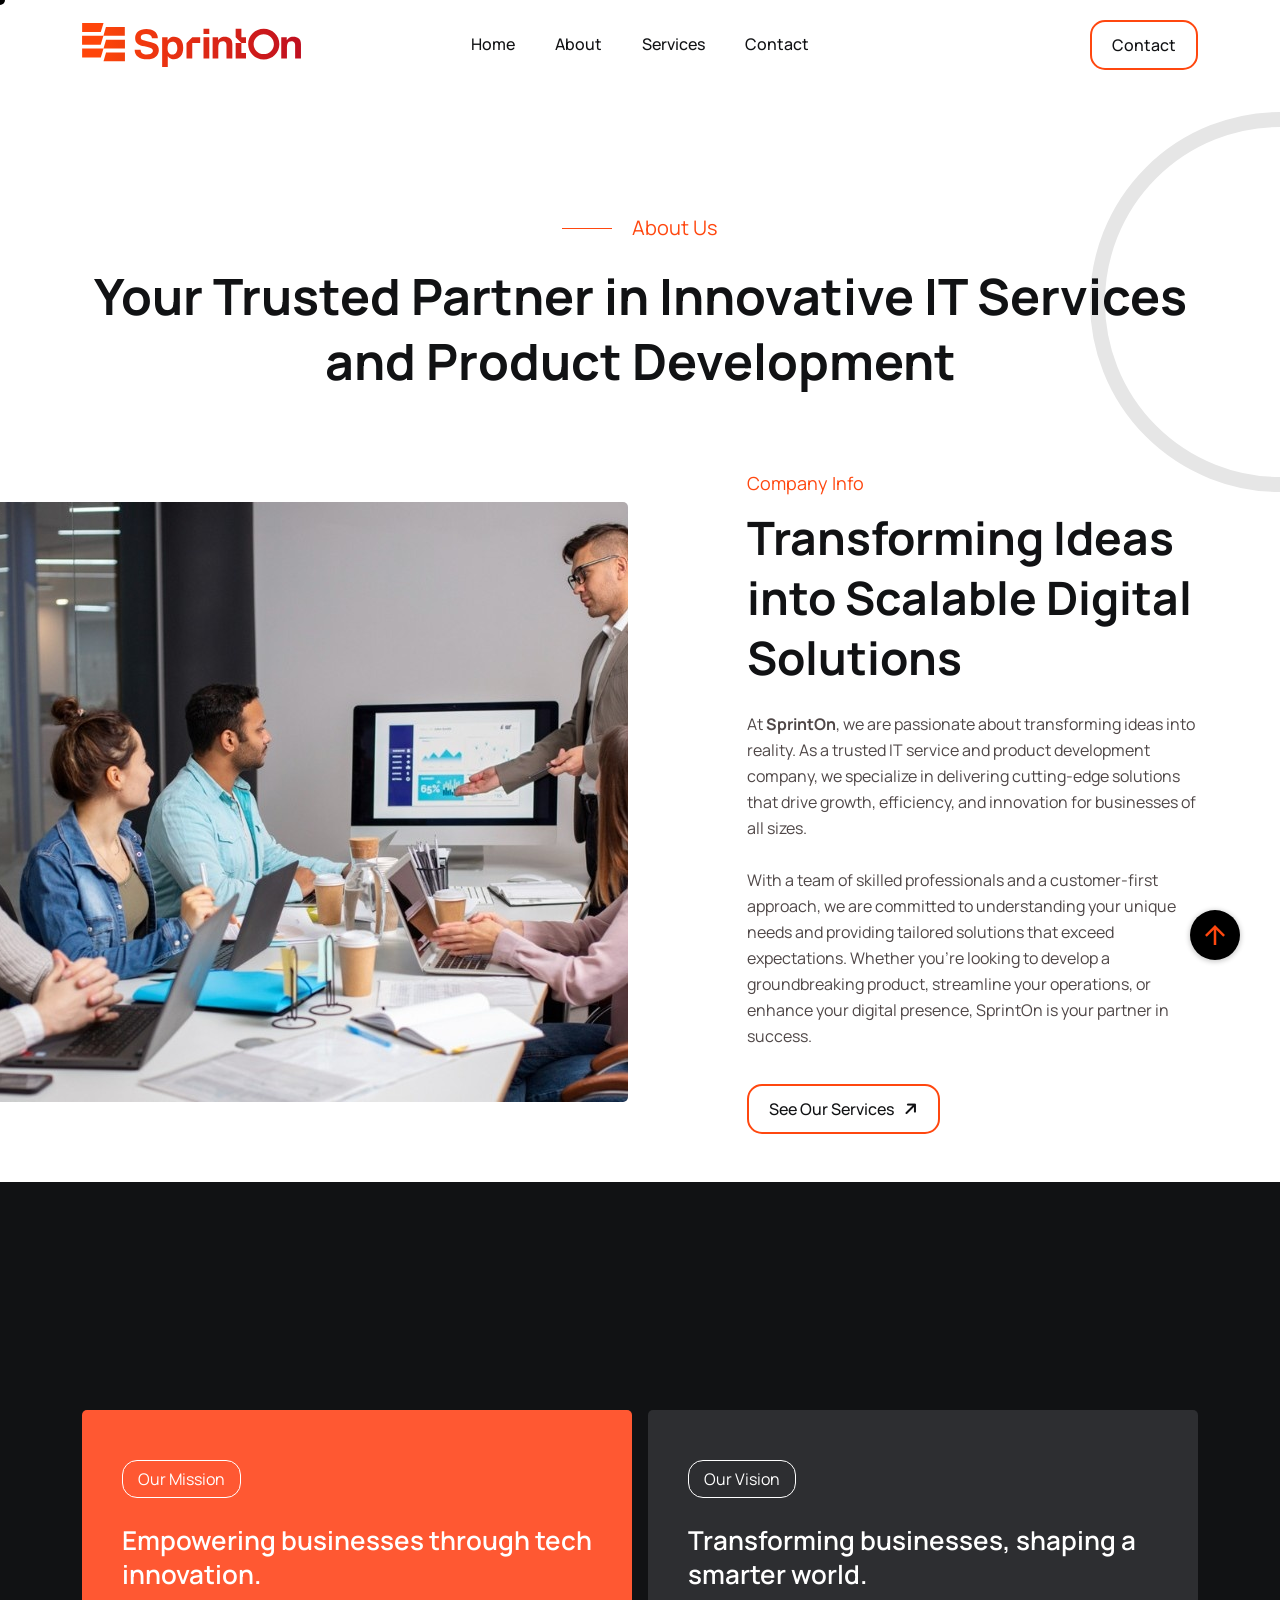
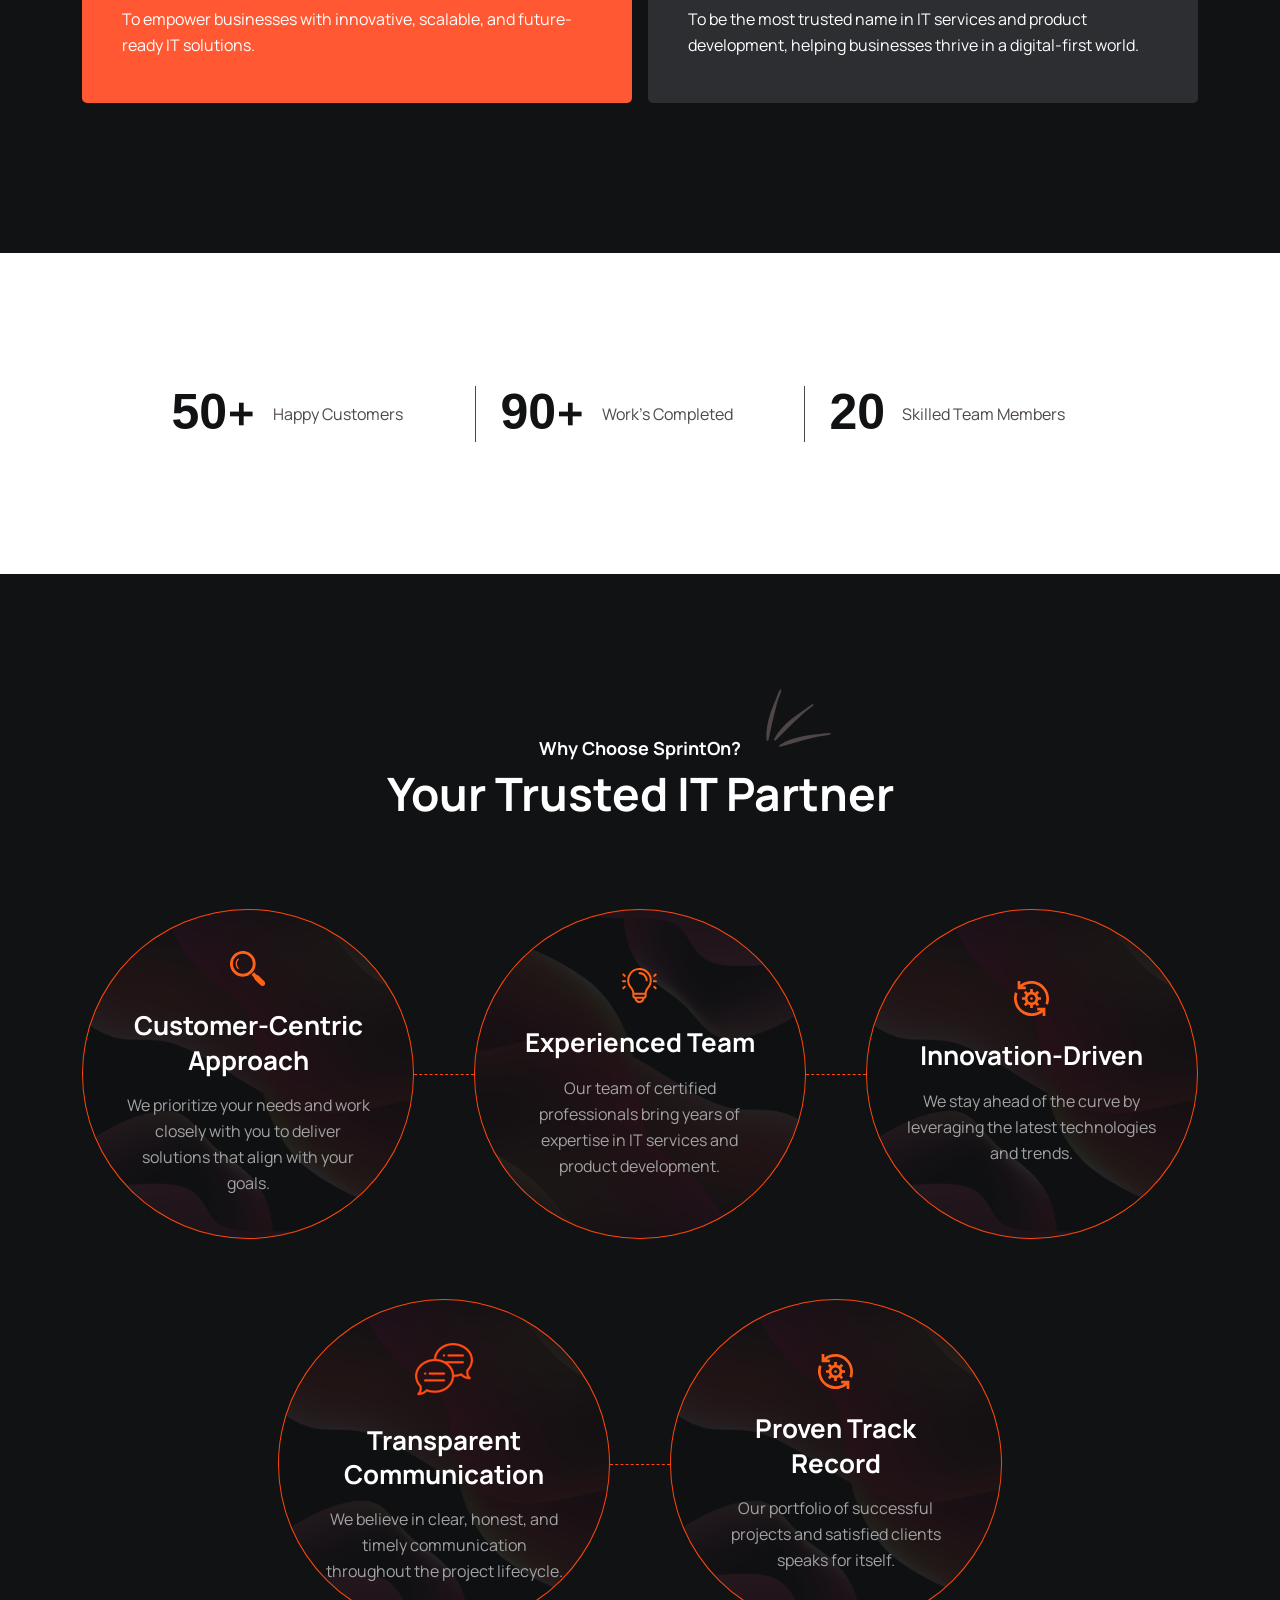
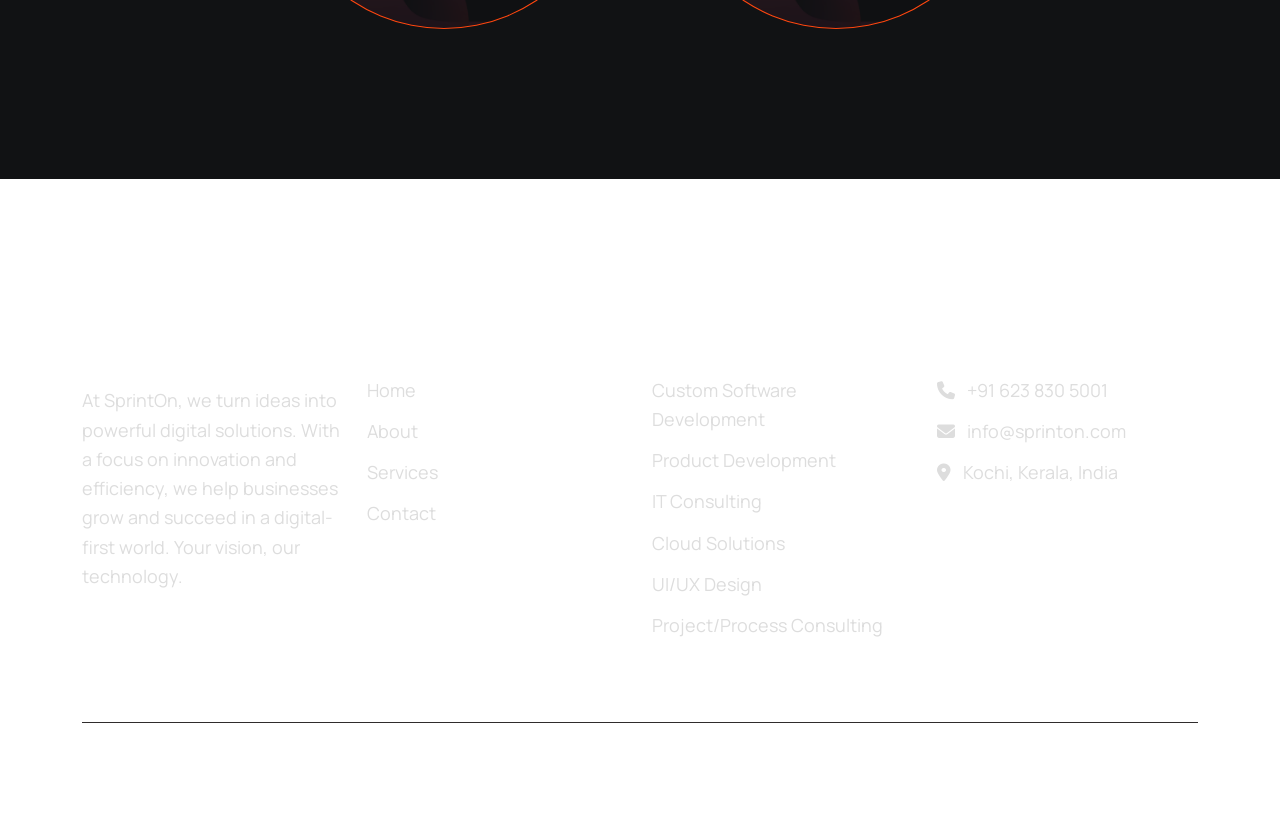
==== about.html @ dccd2a7a "initial commit" ====
<!DOCTYPE html>
<html class="no-js" lang="en">
  <head>
    <!-- Meta Tags -->
    <meta charset="utf-8">
    <meta http-equiv="x-ua-compatible" content="ie=edge">
    <meta name="viewport" content="width=device-width, initial-scale=1">
    <meta name="author" content="Laralink">
    <!-- Favicon Icon -->
    <link rel="icon" href="assets/img/favicon.png">
    <!-- Site Title -->
    <title>SprintOn - About Us</title>
    <link rel="stylesheet" href="assets/css/bootstrap.min.css">
    <link rel="stylesheet" href="assets/css/fontawesome.min.css">
    <link rel="stylesheet" href="assets/css/animate.css">
    <link rel="stylesheet" href="assets/css/swiper.min.css">
    <link rel="stylesheet" href="assets/css/odometer.css">
    <link rel="stylesheet" href="assets/css/style.css">
  </head>
  <body>
    <div class="cursor" id="client_cursor">View</div>
    <!-- Start Preloader -->
    <div class="cs_perloader">
      <div class="cs_perloader_in">
        <div class="cs_perloader_dots_wrap">
          <div class="cs_perloader_dots"><i></i><i></i><i></i><i></i></div>
        </div>
      </div>
      <span class="cs_perloader_text">Loading...</span>
    </div>
    <!-- End Preloader -->
    <!-- Start Header Section -->
    <header class="cs_site_header cs_style_1 cs_sticky_header cs_primary_color">
      <div class="cs_main_header">
        <div class="container">
          <div class="cs_main_header_in">
            <div class="cs_main_header_left">
              <a class="cs_site_branding" href="index.html">
                <img src="assets/img/logo.svg" alt="Logo" width="100%">
              </a>
            </div>
            <div class="cs_main_header_center">
              <div class="cs_nav cs_medium cs_primary_font">
                <ul class="cs_nav_list">
                  <li><a href="index.html">Home</a></li>
                  <li><a href="about.html">About</a></li>
                  <li><a href="service.html">Services</a></li>
                  <!-- <li><a href="blog.html">Blog</a></li> -->
                  <li><a href="contact.html">Contact</a></li>
                </ul>
              </div>
            </div>
            <div class="cs_main_header_right">
              <a href="contact.html" class="cs_btn cs_style_1">Contact</a>
            </div>
          </div>
        </div>
      </div>
    </header>
    <!-- End Header Section -->
    <!-- Start Page Heading -->
    <div class="cs_height_70 cs_height_lg_70"></div>
    <div class="cs_height_140 cs_height_lg_80"></div>
    <div class="cs_section_heading cs_style_1 cs_type_3 text-center">
      <div class="container">
        <p class="cs_section_subtitle cs_accent_color cs_fs_21 mb-0 wow fadeInLeft" data-wow-duration="0.8s" data-wow-delay="0.2s">About Us</p>
        <div class="cs_height_20 cs_height_lg_10"></div>
        <h2 class="cs_section_title cs_fs_68 mb-0">Your Trusted Partner in Innovative IT Services and Product Development</h2>
      </div>
      <div class="cs_shape_1"></div>
    </div>
    <div class="cs_height_75 cs_height_lg_60"></div>
    <!-- End Page Heading -->
    <!-- Start Company Info -->
    <div class="cs_about cs_style_1">
      <div class="container">
        <div class="row align-items-center">
          <div class="col-lg-6">
            <div class="cs_about_thumb cs_bg_filed" data-src="assets/img/about-us-1.jpeg"></div>
          </div>
          <div class="col-lg-5 offset-lg-1">
            <div class="cs_section_heading cs_style_1">
              <p class="cs_section_subtitle cs_accent_color cs_fs_18 mb-0">Company Info</p>
              <div class="cs_height_10 cs_height_lg_5"></div>
              <h2 class="cs_section_title cs_fs_50 mb-0">Transforming Ideas into Scalable Digital Solutions
              </h2>
              <div class="cs_height_24 cs_height_lg_24"></div>
              <p>At <strong>SprintOn</strong>, we are passionate about transforming ideas into reality. As a trusted IT service and product development company, we specialize in delivering cutting-edge solutions that drive growth, efficiency, and innovation for businesses of all sizes.
                <br> <br>    With a team of skilled professionals and a customer-first approach, we are committed to understanding your unique needs and providing tailored solutions that exceed expectations. Whether you’re looking to develop a groundbreaking product, streamline your operations, or enhance your digital presence, SprintOn is your partner in success.
              </p>
              <div class="cs_height_20 cs_height_lg_20"></div>
              <a href="service.html" class="cs_btn cs_style_1">
                See Our Services 
                <span><i class="fa-solid fa-arrow-right"></i></span>
              </a>
            </div>
          </div>
        </div>
      </div>
    </div>
    <!-- End Company Info -->

    <section class="cs_primary_bg mt-5">
      <div class="cs_height_143 cs_height_lg_75"></div>
      <div class="container">
        
        <div class="cs_height_85 cs_height_lg_45"></div>
        <div class="row g-3">
          
          <div class="col-lg-6">
            <div class="cs_mission cs_radius_5">
              <span class="cs_primary_color cs_radius_15">Our Mission</span>
              <h2 class="cs_fs_29 cs_semibold">Empowering businesses through tech innovation.</h2>
              <p class="mb-0 text-white">To empower businesses with innovative, scalable, and future-ready IT solutions.</p>
            </div>
          </div>
          <div class="col-lg-6">
            <div class="cs_vision cs_radius_5">
              <span class="cs_primary_color cs_radius_15">Our Vision</span>
              <h2 class="cs_fs_29 cs_semibold">Transforming businesses, shaping a smarter world.</h2>
              <p class="mb-0 text-white">To be the most trusted name in IT services and product development, helping businesses thrive in a digital-first world.
              </p>
            </div>
          </div>
        </div>
      </div>
      <div class="cs_height_150 cs_height_lg_80"></div>
    </section>

    <!-- Start Counter -->
    <div class="cs_height_125 cs_height_lg_70"></div>
    <div class="container">
      <div class="cs_counter_1_wrap">
        <div class="cs_counter cs_style_1 position-relative d-flex align-items-center">
          <div class="cs_counter_nmber mb-0 cs_fs_68 d-flex align-items-center cs_bold cs_primary_color"><span data-count-to="50" class="odometer"></span>+</div>
          <p class="cs_counter_title mb-0">Happy Customers</p>
        </div>
        <div class="cs_counter cs_style_1 position-relative d-flex align-items-center">
          <div class="cs_counter_nmber mb-0 cs_fs_68 d-flex align-items-center cs_bold cs_primary_color"><span data-count-to="90" class="odometer"></span>+</div>
          <p class="cs_counter_title mb-0">Work’s Completed</p>
        </div>
        <div class="cs_counter cs_style_1 position-relative d-flex align-items-center">
          <div class="cs_counter_nmber mb-0 cs_fs_68 d-flex align-items-center cs_bold cs_primary_color"><span data-count-to="20" class="odometer"></span></div>
          <p class="cs_counter_title mb-0">Skilled Team Members</p>
        </div>
      </div>
    </div>
    <div class="cs_height_125 cs_height_lg_70"></div>
    <!-- End Counter -->

    
    <!-- Start What We Do -->
    <!-- <div class="cs_about cs_style_2 cs_type_1">
      <div class="container">
        <div class="row align-items-center">
          <div class="col-lg-5">
            <div class="cs_section_heading cs_style_1">
              <p class="cs_section_subtitle cs_accent_color cs_fs_18 mb-0 wow fadeInLeft" data-wow-duration="0.8s" data-wow-delay="0.2s">What We Do</p>
              <div class="cs_height_10 cs_height_lg_5"></div>
              <h2 class="cs_section_title cs_fs_50 mb-0">Best value service provider agency</h2>
              <div class="cs_height_24 cs_height_lg_24"></div>
              <p>We make specializing in strategic digital marketing, partners with aiming the world's leading brands. Breaking from the norm, we push boundaries and do merge imaginative thinking posible dolores.</p>
              <div class="cs_height_30 cs_height_lg_30"></div>
              <div class="cs_progressbar cs_style_1">
                <div class="cs_progressbar_heading d-flex justify-content-between align-items-center">
                  <h3 class="cs_medium m-0 cs_fs_16">Digital Marketing</h3>
                  <h3 class="cs_medium m-0 cs_fs_16">75%</h3>
                </div>
                <div class="cs_progress cs_gray_bg_2" data-progress="75">
                  <div class="cs_progress_in cs_accent_bg cs_rounded_8 h-100"></div>
                </div>
              </div>
              <div class="cs_progressbar cs_style_1">
                <div class="cs_progressbar_heading d-flex justify-content-between align-items-center">
                  <h3 class="cs_medium m-0 cs_fs_16">Brand Strategy</h3>
                  <h3 class="cs_medium m-0 cs_fs_16">85%</h3>
                </div>
                <div class="cs_progress cs_gray_bg_2" data-progress="90">
                  <div class="cs_progress_in cs_accent_bg cs_rounded_8 h-100"></div>
                </div>
              </div>
              <div class="cs_progressbar cs_style_1">
                <div class="cs_progressbar_heading d-flex justify-content-between align-items-center">
                  <h3 class="cs_medium m-0 cs_fs_16">Competitor Analysis</h3>
                  <h3 class="cs_medium m-0 cs_fs_16">80%</h3>
                </div>
                <div class="cs_progress cs_gray_bg_2" data-progress="80">
                  <div class="cs_progress_in cs_accent_bg cs_rounded_8 h-100"></div>
                </div>
              </div>
              
            </div>
          </div>
          <div class="col-lg-6 offset-lg-1">
            <div class="cs_about_thumb">
              <div class="cs_sales_card text-center">
                <h3 class="cs_fs_21 cs_semibold">Sales Increase</h3>
                <h2 class="cs_fs_50 cs_accent_color"><span data-count-to="25" class="odometer"></span>%</h2>
                <svg width="151" height="45" viewBox="0 0 151 45" fill="none" xmlns="http://www.w3.org/2000/svg">
                  <path d="M1 44C5.42105 35.1111 19.2 18.321 38.9474 22.2716C63.6316 27.2099 59.9474 41.0371 72.8421 36.0988C85.7368 31.1605 86.1053 9.92598 96.4211 6.96302C104.674 4.59266 115.825 8.60911 120.368 10.9136L131.789 16.3457C137.193 18.8148 148 19.8025 148 4" stroke="#121212" stroke-width="2" stroke-linecap="round"/>
                  <circle cx="148" cy="3" r="2.5" fill="#121212" stroke="#121212"/>
                </svg>                  
              </div>
              <div class="cs_about_thumb_in cs_bg_filed" data-src="assets/img/digital-agency/about_2.jpeg"></div>
            </div>
          </div>
        </div>
      </div>
    </div>
    <div class="cs_height_150 cs_height_lg_80"></div> -->
    <!-- Start What We Do -->
    <!-- Start How we work -->
    <section class="cs_primary_bg">
      <div class="cs_height_150 cs_height_lg_70"></div>
      <div class="container">
        <div class="cs_section_heading cs_style_4 text-center">
          <div class="cs_height_10 cs_height_lg_5"></div>
          <h2 class="cs_section_title cs_fs_18 mb-0 cs_white_color">
            <span class="d-inline-flex position-relative wow fadeInUp" data-wow-duration="0.8s" data-wow-delay="0.2s">
              Why Choose SprintOn?
              <svg width="84" height="77" viewBox="0 0 84 77" fill="none" xmlns="http://www.w3.org/2000/svg">
                <path d="M65.3624 15.1377C61.5058 17.236 58.2272 20.3009 54.5066 22.6275C50.8588 24.9056 47.4588 27.6547 44.151 30.3651C37.4432 35.8488 31.3183 42.2895 27.1848 49.9347C26.6359 50.9499 27.9765 52.0525 28.812 51.1879C34.7183 45.0338 40.785 39.0449 46.9536 33.1677C49.9554 30.2987 52.9992 27.4669 56.0852 24.6724C59.3492 21.7241 63.0941 19.3295 66.3144 16.3714C66.9847 15.7497 66.125 14.72 65.3624 15.1377Z" fill="#4F4747"/>
                <path d="M82.9079 43.9094C78.5174 43.8868 74.167 44.9898 69.7856 45.2327C65.4914 45.4683 61.1869 46.2361 56.9819 47.0144C48.4608 48.5818 39.9886 51.2685 32.6796 55.9711C31.7091 56.5955 32.3514 58.208 33.5003 57.8537C41.6428 55.3126 49.8461 52.9935 58.0848 50.8214C62.0982 49.7565 66.1305 48.7445 70.1818 47.7855C74.4632 46.7776 78.8987 46.4868 83.1466 45.4494C84.0337 45.2281 83.7774 43.9114 82.9079 43.9094Z" fill="#4F4747"/>
                <path d="M32.8229 0.855889C30.7094 4.70418 29.6042 9.05405 27.7283 13.0211C25.8876 16.9079 24.5097 21.0576 23.1886 25.1247C20.5027 33.362 18.824 42.09 19.4719 50.7569C19.558 51.9078 21.2816 52.1121 21.5181 50.9334C23.1675 42.5645 25.041 34.2482 27.0607 25.9708C28.0386 21.9353 29.0721 17.9084 30.1611 13.8902C31.3169 9.64629 33.1765 5.6089 34.2903 1.38044C34.5189 0.495243 33.2393 0.0925867 32.8229 0.855889Z" fill="#4F4747"/>
              </svg>
            </span>              
          </h2>
          <h2 class="cs_section_title cs_fs_50 mb-0 cs_white_color">Your Trusted IT Partner</h2>
        </div>
        <div class="cs_height_85 cs_height_lg_45"></div>
        <div class="cs_working_process_wrap cs_center">
          <div class="cs_working_process">
            <div class="cs_working_process_col">
              <div class="cs_iconbox cs_style_6 text-center cs_center">
                <div class="cs_iconbox_bg cs_bg_filed" data-src="assets/img/others/process_1.png"></div>
                <div class="cs_iconbox_in">
                  <div class="cs_iconbox_icon"><img src="assets/img/icons/search.svg" alt="Icon"></div>
                  <h2 class="cs_iconbox_title cs_white_color cs_fs_29">Customer-Centric Approach</h2>
                  <p class="cs_iconbox_subtitle cs_gray_color_2 mb-0">We prioritize your needs and work closely with you to deliver solutions that align with your goals.</p>
                </div>
              </div>
            </div>
            <div class="cs_working_process_col">
              <div class="cs_iconbox cs_style_6 text-center cs_center">
                <div class="cs_iconbox_bg cs_bg_filed" data-src="assets/img/others/process_2.png"></div>
                <div class="cs_iconbox_in">
                  <div class="cs_iconbox_icon"><img src="assets/img/icons/idea.svg" alt="Icon"></div>
                  <h2 class="cs_iconbox_title cs_white_color cs_fs_29">Experienced Team</h2>
                  <p class="cs_iconbox_subtitle cs_gray_color_2 mb-0">Our team of certified professionals bring years of expertise in IT services and product development.</p>
                </div>
              </div>
            </div>
            <div class="cs_working_process_col">
              <div class="cs_iconbox cs_style_6 text-center cs_center">
                <div class="cs_iconbox_bg cs_bg_filed" data-src="assets/img/others/process_3.png"></div>
                <div class="cs_iconbox_in">
                  <div class="cs_iconbox_icon"><img src="assets/img/icons/gear.svg" alt="Icon"></div>
                  <h2 class="cs_iconbox_title cs_white_color cs_fs_29">Innovation-Driven</h2>
                  <p class="cs_iconbox_subtitle cs_gray_color_2 mb-0"> We stay ahead of the curve by leveraging the latest technologies and trends.</p>
                </div>
              </div>
            </div>
            <div class="cs_working_process_col">
              <div class="cs_iconbox cs_style_6 text-center cs_center">
                <div class="cs_iconbox_bg cs_bg_filed" data-src="assets/img/others/process_3.png"></div>
                <div class="cs_iconbox_in">
                  <div class="cs_iconbox_icon"><img src="assets/img/icons/speech-bubble.png" alt="Icon"></div>
                  <h2 class="cs_iconbox_title cs_white_color cs_fs_29">Transparent Communication</h2>
                  <p class="cs_iconbox_subtitle cs_gray_color_2 mb-0">We believe in clear, honest, and timely communication throughout the project lifecycle.</p>
                </div>
              </div>
            </div>
            <div class="cs_working_process_col">
              <div class="cs_iconbox cs_style_6 text-center cs_center">
                <div class="cs_iconbox_bg cs_bg_filed" data-src="assets/img/others/process_3.png"></div>
                <div class="cs_iconbox_in">
                  <div class="cs_iconbox_icon"><img src="assets/img/icons/gear.svg" alt="Icon"></div>
                  <h2 class="cs_iconbox_title cs_white_color cs_fs_29">Proven Track Record</h2>
                  <p class="cs_iconbox_subtitle cs_gray_color_2 mb-0">Our portfolio of successful projects and satisfied clients speaks for itself.</p>
                </div>
              </div>
            </div>
          </div>
        </div>
      </div>
      <div class="cs_height_150 cs_height_lg_80"></div>
    </section>
    <!-- End How we work -->
     
    <!-- Start Team Section -->
    <!-- <section class="cs_p76_full_width">
      <div class="cs_height_143 cs_height_lg_75"></div>
      <div class="container">
        <div class="cs_section_heading cs_style_1 text-center">
          <p class="cs_section_subtitle cs_accent_color cs_fs_18 mb-0 wow fadeInUp" data-wow-duration="0.8s" data-wow-delay="0.2s">Our Team</p>
          <div class="cs_height_10 cs_height_lg_5"></div>
          <h2 class="cs_section_title cs_fs_50 mb-0">Meet our experts team behind <br>the zivan agency</h2>
        </div>
        <div class="cs_height_85 cs_height_lg_45"></div>
      </div>
      <div class="cs_slider cs_slider_1">
        <div class="swiper-wrapper">
          <div class="swiper-slide">
            <div class="cs_team cs_style_1">
              <a href="team-details-light.html" class="cs_team_img cs_radius_5 overflow-hidden d-block"><img src="assets/img/studio-agency/team_1.jpeg" alt="Team"></a>
              <div class="cs_team_info">
                <h2 class="cs_fs_29"><a href="team-details-light.html">James Berline</a></h2>
                <p class="mb-0">React Developer</p>
              </div>
            </div>
          </div>
          <div class="swiper-slide">
            <div class="cs_team cs_style_1">
              <a href="team-details-light.html" class="cs_team_img cs_radius_5 overflow-hidden d-block"><img src="assets/img/studio-agency/team_2.jpeg" alt="Team"></a>
              <div class="cs_team_info">
                <h2 class="cs_fs_29"><a href="team-details-light.html">Bella Zubena</a></h2>
                <p class="mb-0">Graphic Designer</p>
              </div>
            </div>
          </div>
          <div class="swiper-slide">
            <div class="cs_team cs_style_1">
              <a href="team-details-light.html" class="cs_team_img cs_radius_5 overflow-hidden d-block"><img src="assets/img/studio-agency/team_3.jpeg" alt="Team"></a>
              <div class="cs_team_info">
                <h2 class="cs_fs_29"><a href="team-details-light.html">Kemnei Alekzend</a></h2>
                <p class="mb-0">Digital Marketer</p>
              </div>
            </div>
          </div>
          <div class="swiper-slide">
            <div class="cs_team cs_style_1">
              <a href="team-details-light.html" class="cs_team_img cs_radius_5 overflow-hidden d-block"><img src="assets/img/studio-agency/team_4.jpeg" alt="Team"></a>
              <div class="cs_team_info">
                <h2 class="cs_fs_29"><a href="team-details-light.html">Juliya Jesmine</a></h2>
                <p class="mb-0">UX Researcher</p>
              </div>
            </div>
          </div>
        </div>
        <div class="cs_pagination cs_style_1"></div>
      </div>
    </section> -->
    <!-- End Team Section -->
    <!-- Start Brands  -->
    <!-- <div class="cs_height_84 cs_height_lg_70"></div>
    <div class="container">
      <div class="cs_brands cs_style_1 wow fadeInDown" data-wow-duration="0.8s" data-wow-delay="0.2s">
        <div class="cs_brand"><img src="assets/img/marketing-agency/brand_1.svg" alt="Brand"></div>
        <div class="cs_brand"><img src="assets/img/marketing-agency/brand_2.svg" alt="Brand"></div>
        <div class="cs_brand"><img src="assets/img/marketing-agency/brand_3.svg" alt="Brand"></div>
        <div class="cs_brand"><img src="assets/img/marketing-agency/brand_4.svg" alt="Brand"></div>
      </div>
    </div>
    <div class="cs_height_135 cs_height_lg_80"></div> -->
    <!-- End Brands  -->
    <!-- Start Footer -->
    <footer class="cs_fooer cs_bg_filed" data-src="assets/img/footer_bg.jpeg">
      <div class="cs_fooer_main">
        <div class="container">
          <div class="row">
            <div class="col-lg-3 col-sm-6">
              <div class="cs_footer_item">
                <div class="cs_text_widget">
                  <img src="assets/img/logo_white.svg" alt="Logo" width="150px;">
                </div>
                <ul class="cs_menu_widget cs_mp0">
                  <li>At SprintOn, we turn ideas into powerful digital solutions. With a focus on innovation and efficiency, we help businesses grow and succeed in a digital-first world. Your vision, our technology.</li>
            
                </ul>
              </div>
            </div>
            
            <div class="col-lg-3 col-sm-6">
              <div class="cs_footer_item">
                <h2 class="cs_widget_title">Quick Links</h2>
                <ul class="cs_menu_widget cs_mp0">
                  <li><a href="index.html">Home</a></li>
                  <li><a href="about.html">About</a></li>
                  <li><a href="service.html">Services</a></li>
                  <!-- <li><a href="blog.html"></a>Blog</li> -->
                  <li><a href="contact.html">Contact</a></li>
                </ul>
              </div>
            </div>

            <div class="col-lg-3 col-sm-6">
              <div class="cs_footer_item">
                <h2 class="cs_widget_title">Services</h2>
                <ul class="cs_menu_widget cs_mp0">
                  <li>
                    <a href="#">Custom Software Development</a>
                  </li>
                  <li>
                    <a href="#">Product Development</a>
                  </li>
                  <li>
                    <a href="#">IT Consulting</a>
                  </li>
                  <li>
                    <a href="#">Cloud Solutions</a>
                  </li>
                  <li>
                    <a href="#">UI/UX Design</a>
                  </li>
                  <li>
                    <a href="#">Project/Process Consulting</a>
                  </li>
                </ul>
              </div>
            </div>

            <div class="col-lg-3 col-sm-6">
              <div class="cs_footer_item">
                <h2 class="cs_widget_title">Get In Touch</h2>
                <div class="cs_newsletter cs_style_1">
                  <ul class="cs_menu_widget cs_mp0">
                    <li> 
                      <a href="tel:6238305001">
                        <i class="fas fa-phone"></i> &nbsp; +91 623 830 5001
                      </a>
                    </li>
                    <li> 
                      <a href="mailto:info@sprinton.com">
                        <i class="fas fa-envelope"></i> &nbsp; info@sprinton.com
                      </a>
                    </li>
                    <li> 
                      <a href="#">
                        <i class="fas fa-map-marker-alt"></i> &nbsp; Kochi, Kerala, India
                      </a>
                    </li>
                  </ul>
                  <div class="cs_newsletter_text"></div>
                  
                </div>
              </div>
            </div>
          </div>
        </div>
      </div>
      <div class="container">
        <div class="cs_bottom_footer">
          <div class="cs_bottom_footer_left">
            <div class="cs_social_btns cs_style_1">
              <a href="#" class="cs_center">
                <i class="fa-brands fa-linkedin-in"></i>
              </a>
              <a href="#" class="cs_center">
                <i class="fa-brands fa-twitter"></i>
              </a>
              <a href="#" class="cs_center">
                <i class="fa-brands fa-youtube"></i>
              </a>
              <a href="#" class="cs_center">
                <i class="fa-brands fa-slack"></i>
              </a>
            </div>
          </div>
          <div class="cs_copyright">Copyright © 2025 SprintOn.</div>
          <div class="cs_bottom_footer_right">
            <ul class="cs_footer_links cs_mp0">
              <li>
                <a href="privacy-policy.html">Privacy Policy</a>
              </li>
            </ul>
          </div>
          
        </div>
        
      </div>
    </footer>
    <!-- End Footer -->

    <!-- Start Scroll Up -->
    <span class="cs_scrollup">
      <svg width="20" height="20" viewBox="0 0 20 20" fill="none" xmlns="http://www.w3.org/2000/svg">
        <path d="M0 10L1.7625 11.7625L8.75 4.7875V20H11.25V4.7875L18.225 11.775L20 10L10 0L0 10Z" fill="currentColor" />
      </svg>
    </span>
    <!-- End Scroll Up -->

    <!-- Script -->
    <script src="assets/js/jquery-3.6.0.min.js"></script>
    <script src="assets/js/wow.min.js"></script>
    <script src="assets/js/swiper.min.js"></script>
    <script src="assets/js/odometer.js"></script>
    <script src="assets/js/ripples.min.js"></script>
    <script src="assets/js/isotope.pkg.min.js"></script>
    <script src="assets/js/gsap.min.js"></script>
    <script src="assets/js/main.js"></script>
  </body>
</html>
---- assets/css/odometer.css ----
.odometer.odometer-auto-theme, .odometer.odometer-theme-default {
  display: -moz-inline-box;
  -moz-box-orient: vertical;
  display: inline-block;
  vertical-align: middle;
  *vertical-align: auto;
  position: relative;
}
.odometer.odometer-auto-theme, .odometer.odometer-theme-default {
  *display: inline;
}
.odometer.odometer-auto-theme .odometer-digit, .odometer.odometer-theme-default .odometer-digit {
  display: -moz-inline-box;
  -moz-box-orient: vertical;
  display: inline-block;
  vertical-align: middle;
  *vertical-align: auto;
  position: relative;
}
.odometer.odometer-auto-theme .odometer-digit, .odometer.odometer-theme-default .odometer-digit {
  *display: inline;
}
.odometer.odometer-auto-theme .odometer-digit .odometer-digit-spacer, .odometer.odometer-theme-default .odometer-digit .odometer-digit-spacer {
  display: -moz-inline-box;
  -moz-box-orient: vertical;
  display: inline-block;
  vertical-align: middle;
  *vertical-align: auto;
  visibility: hidden;
}
.odometer.odometer-auto-theme .odometer-digit .odometer-digit-spacer, .odometer.odometer-theme-default .odometer-digit .odometer-digit-spacer {
  *display: inline;
}
.odometer.odometer-auto-theme .odometer-digit .odometer-digit-inner, .odometer.odometer-theme-default .odometer-digit .odometer-digit-inner {
  text-align: left;
  display: block;
  position: absolute;
  top: 0;
  left: 0;
  right: 0;
  bottom: 0;
  overflow: hidden;
}
.odometer.odometer-auto-theme .odometer-digit .odometer-ribbon, .odometer.odometer-theme-default .odometer-digit .odometer-ribbon {
  display: block;
}
.odometer.odometer-auto-theme .odometer-digit .odometer-ribbon-inner, .odometer.odometer-theme-default .odometer-digit .odometer-ribbon-inner {
  display: block;
  -webkit-backface-visibility: hidden;
}
.odometer.odometer-auto-theme .odometer-digit .odometer-value, .odometer.odometer-theme-default .odometer-digit .odometer-value {
  display: block;
  -webkit-transform: translateZ(0);
}
.odometer.odometer-auto-theme .odometer-digit .odometer-value.odometer-last-value, .odometer.odometer-theme-default .odometer-digit .odometer-value.odometer-last-value {
  position: absolute;
}
.odometer.odometer-auto-theme.odometer-animating-up .odometer-ribbon-inner, .odometer.odometer-theme-default.odometer-animating-up .odometer-ribbon-inner {
  -webkit-transition: -webkit-transform 2s;
  -moz-transition: -moz-transform 2s;
  -ms-transition: -ms-transform 2s;
  -o-transition: -o-transform 2s;
  transition: transform 2s;
}
.odometer.odometer-auto-theme.odometer-animating-up.odometer-animating .odometer-ribbon-inner, .odometer.odometer-theme-default.odometer-animating-up.odometer-animating .odometer-ribbon-inner {
  -webkit-transform: translateY(-100%);
  -moz-transform: translateY(-100%);
  -ms-transform: translateY(-100%);
  -o-transform: translateY(-100%);
  transform: translateY(-100%);
}
.odometer.odometer-auto-theme.odometer-animating-down .odometer-ribbon-inner, .odometer.odometer-theme-default.odometer-animating-down .odometer-ribbon-inner {
  -webkit-transform: translateY(-100%);
  -moz-transform: translateY(-100%);
  -ms-transform: translateY(-100%);
  -o-transform: translateY(-100%);
  transform: translateY(-100%);
}
.odometer.odometer-auto-theme.odometer-animating-down.odometer-animating .odometer-ribbon-inner, .odometer.odometer-theme-default.odometer-animating-down.odometer-animating .odometer-ribbon-inner {
  -webkit-transition: -webkit-transform 2s;
  -moz-transition: -moz-transform 2s;
  -ms-transition: -ms-transform 2s;
  -o-transition: -o-transform 2s;
  transition: transform 2s;
  -webkit-transform: translateY(0);
  -moz-transform: translateY(0);
  -ms-transform: translateY(0);
  -o-transform: translateY(0);
  transform: translateY(0);
}

.odometer.odometer-auto-theme, .odometer.odometer-theme-default {
  font-family: "Helvetica Neue", sans-serif;
  line-height: 1.1em;
}
.odometer.odometer-auto-theme .odometer-value, .odometer.odometer-theme-default .odometer-value {
  text-align: center;
}
---- assets/css/style.css ----
/*--------------------------------------------------------------
1. Typography
----------------------------------------------------------------*/
@import url("https://fonts.googleapis.com/css2?family=Inter:wght@400;500;700&family=Prompt:wght@400;500;600&display=swap");
@import url('https://fonts.googleapis.com/css2?family=Manrope:wght@200..800&display=swap');
body,
html {
  color: #4f4747;
  font-family: "Manrope", sans-serif;
  font-size: 16px;
  font-weight: 400;
  line-height: 1.625em;
  overflow-x: hidden !important;
}

h1,
h2,
h3,
h4,
h5,
h6 {
  clear: both;
  color: #111214;
  padding: 0;
  margin: 0 0 20px 0;
  font-weight: 700;
  line-height: 1.2em;
  font-family: "Manrope", sans-serif;
}

.cs_primary_font,
.cs_btn {
  font-family: "Manrope", sans-serif;
}

.cs_secondary_font {
  font-family: "Manrope", sans-serif;
}

h1 {
  font-size: 56px;
}

h2 {
  font-size: 42px;
}

h3 {
  font-size: 30px;
}

h4 {
  font-size: 24px;
}

h5 {
  font-size: 18px;
}

h6 {
  font-size: 16px;
}

p {
  margin-bottom: 15px;
}

ul {
  margin: 0 0 25px 0;
  padding-left: 20px;
  list-style: square outside none;
}

ol {
  padding-left: 20px;
  margin-bottom: 25px;
}

dfn,
cite,
em,
i {
  font-style: italic;
}

blockquote {
  margin: 0 15px;
  font-style: italic;
  font-size: 20px;
  line-height: 1.6em;
  margin: 0;
}

address {
  margin: 0 0 15px;
}

img {
  border: 0;
  max-width: 100%;
  height: auto;
}

a {
  color: inherit;
  text-decoration: none;
  -webkit-transition: all 0.3s ease;
  transition: all 0.3s ease;
}

button {
  color: inherit;
  -webkit-transition: all 0.3s ease;
  transition: all 0.3s ease;
}

a:hover {
  text-decoration: none;
  color: #FF470F;
}

table {
  width: 100%;
  margin-bottom: 25px;
}
table th {
  font-weight: 600;
  color: #4f4747;
}
table td,
table th {
  border-top: 1px solid #dddddd;
  padding: 11px 10px;
}

dl {
  margin-bottom: 25px;
}
dl dt {
  font-weight: 600;
}

b,
strong {
  font-weight: bold;
}

pre {
  color: #4f4747;
  border: 1px solid #dddddd;
  font-size: 18px;
  padding: 25px;
  border-radius: 5px;
}

kbd {
  font-size: 100%;
  background-color: #4f4747;
  border-radius: 5px;
}

@media screen and (max-width: 991px) {
  body,
  html {
    font-size: 16px;
    line-height: 1.6em;
  }
  h2 {
    font-size: 36px;
    margin-bottom: 10px;
  }
}
input,
textarea {
  color: #111214;
}

/*--------------------------------------------------------------
  2. Preloader
----------------------------------------------------------------*/
.cs_perloader {
  position: fixed;
  left: 0;
  top: 0;
  z-index: 999999;
  background: #111214;
  width: 100vw;
  height: 100vh;
  display: -webkit-box;
  display: -ms-flexbox;
  display: flex;
  -webkit-box-align: center;
      -ms-flex-align: center;
          align-items: center;
  -webkit-box-pack: center;
      -ms-flex-pack: center;
          justify-content: center;
}

.cs_perloader_dots_wrap {
  display: block;
  margin: 0px auto;
  width: 97px;
  -webkit-transform: scale(2);
          transform: scale(2);
}
.cs_perloader_dots_wrap .cs_perloader_dots i {
  width: 19px;
  height: 19px;
  display: inline-block;
  border-radius: 50%;
  background: #FF470F;
}
.cs_perloader_dots_wrap .cs_perloader_dots i:first-child {
  opacity: 0;
  -webkit-animation: cs_perloader_dots-ani2 0.58s linear infinite;
          animation: cs_perloader_dots-ani2 0.58s linear infinite;
  -webkit-transform: translate(-19px);
          transform: translate(-19px);
}
.cs_perloader_dots_wrap .cs_perloader_dots i:nth-child(2), .cs_perloader_dots_wrap .cs_perloader_dots i:nth-child(3) {
  -webkit-animation: cs_perloader_dots-ani3 0.58s linear infinite;
          animation: cs_perloader_dots-ani3 0.58s linear infinite;
}
.cs_perloader_dots_wrap .cs_perloader_dots i:last-child {
  -webkit-animation: cs_perloader_dots-ani1 0.58s linear infinite;
          animation: cs_perloader_dots-ani1 0.58s linear infinite;
}

@-webkit-keyframes cs_perloader_dots-ani1 {
  100% {
    -webkit-transform: translate(39px);
            transform: translate(39px);
    opacity: 0;
  }
}

@keyframes cs_perloader_dots-ani1 {
  100% {
    -webkit-transform: translate(39px);
            transform: translate(39px);
    opacity: 0;
  }
}
@-webkit-keyframes cs_perloader_dots-ani2 {
  100% {
    -webkit-transform: translate(19px);
            transform: translate(19px);
    opacity: 1;
  }
}
@keyframes cs_perloader_dots-ani2 {
  100% {
    -webkit-transform: translate(19px);
            transform: translate(19px);
    opacity: 1;
  }
}
@-webkit-keyframes cs_perloader_dots-ani3 {
  100% {
    -webkit-transform: translate(19px);
            transform: translate(19px);
  }
}
@keyframes cs_perloader_dots-ani3 {
  100% {
    -webkit-transform: translate(19px);
            transform: translate(19px);
  }
}
.cs_perloader_text {
  position: absolute;
  left: 50%;
  -webkit-transform: translateX(-50%);
          transform: translateX(-50%);
  bottom: 20px;
  color: rgba(255, 255, 255, 0.5);
  letter-spacing: 3px;
}

/*--------------------------------------------------------------
  3. Spacing
----------------------------------------------------------------*/
@media screen and (min-width: 992px) {
  .cs_height_1 {
    height: 1px;
  }
  .cs_height_2 {
    height: 2px;
  }
  .cs_height_3 {
    height: 3px;
  }
  .cs_height_4 {
    height: 4px;
  }
  .cs_height_5 {
    height: 5px;
  }
  .cs_height_6 {
    height: 6px;
  }
  .cs_height_7 {
    height: 7px;
  }
  .cs_height_8 {
    height: 8px;
  }
  .cs_height_9 {
    height: 9px;
  }
  .cs_height_10 {
    height: 10px;
  }
  .cs_height_11 {
    height: 11px;
  }
  .cs_height_12 {
    height: 12px;
  }
  .cs_height_13 {
    height: 13px;
  }
  .cs_height_14 {
    height: 14px;
  }
  .cs_height_15 {
    height: 15px;
  }
  .cs_height_16 {
    height: 16px;
  }
  .cs_height_17 {
    height: 17px;
  }
  .cs_height_18 {
    height: 18px;
  }
  .cs_height_19 {
    height: 19px;
  }
  .cs_height_20 {
    height: 20px;
  }
  .cs_height_21 {
    height: 21px;
  }
  .cs_height_22 {
    height: 22px;
  }
  .cs_height_23 {
    height: 23px;
  }
  .cs_height_24 {
    height: 24px;
  }
  .cs_height_25 {
    height: 25px;
  }
  .cs_height_26 {
    height: 26px;
  }
  .cs_height_27 {
    height: 27px;
  }
  .cs_height_28 {
    height: 28px;
  }
  .cs_height_29 {
    height: 29px;
  }
  .cs_height_30 {
    height: 30px;
  }
  .cs_height_31 {
    height: 31px;
  }
  .cs_height_32 {
    height: 32px;
  }
  .cs_height_33 {
    height: 33px;
  }
  .cs_height_34 {
    height: 34px;
  }
  .cs_height_35 {
    height: 35px;
  }
  .cs_height_36 {
    height: 36px;
  }
  .cs_height_37 {
    height: 37px;
  }
  .cs_height_38 {
    height: 38px;
  }
  .cs_height_39 {
    height: 39px;
  }
  .cs_height_40 {
    height: 40px;
  }
  .cs_height_41 {
    height: 41px;
  }
  .cs_height_42 {
    height: 42px;
  }
  .cs_height_43 {
    height: 43px;
  }
  .cs_height_44 {
    height: 44px;
  }
  .cs_height_45 {
    height: 45px;
  }
  .cs_height_46 {
    height: 46px;
  }
  .cs_height_47 {
    height: 47px;
  }
  .cs_height_48 {
    height: 48px;
  }
  .cs_height_49 {
    height: 49px;
  }
  .cs_height_50 {
    height: 50px;
  }
  .cs_height_51 {
    height: 51px;
  }
  .cs_height_52 {
    height: 52px;
  }
  .cs_height_53 {
    height: 53px;
  }
  .cs_height_54 {
    height: 54px;
  }
  .cs_height_55 {
    height: 55px;
  }
  .cs_height_56 {
    height: 56px;
  }
  .cs_height_57 {
    height: 57px;
  }
  .cs_height_58 {
    height: 58px;
  }
  .cs_height_59 {
    height: 59px;
  }
  .cs_height_60 {
    height: 60px;
  }
  .cs_height_61 {
    height: 61px;
  }
  .cs_height_62 {
    height: 62px;
  }
  .cs_height_63 {
    height: 63px;
  }
  .cs_height_64 {
    height: 64px;
  }
  .cs_height_65 {
    height: 65px;
  }
  .cs_height_66 {
    height: 66px;
  }
  .cs_height_67 {
    height: 67px;
  }
  .cs_height_68 {
    height: 68px;
  }
  .cs_height_69 {
    height: 69px;
  }
  .cs_height_70 {
    height: 70px;
  }
  .cs_height_71 {
    height: 71px;
  }
  .cs_height_72 {
    height: 72px;
  }
  .cs_height_73 {
    height: 73px;
  }
  .cs_height_74 {
    height: 74px;
  }
  .cs_height_75 {
    height: 75px;
  }
  .cs_height_76 {
    height: 76px;
  }
  .cs_height_77 {
    height: 77px;
  }
  .cs_height_78 {
    height: 78px;
  }
  .cs_height_79 {
    height: 79px;
  }
  .cs_height_80 {
    height: 80px;
  }
  .cs_height_81 {
    height: 81px;
  }
  .cs_height_82 {
    height: 82px;
  }
  .cs_height_83 {
    height: 83px;
  }
  .cs_height_84 {
    height: 84px;
  }
  .cs_height_85 {
    height: 85px;
  }
  .cs_height_86 {
    height: 86px;
  }
  .cs_height_87 {
    height: 87px;
  }
  .cs_height_88 {
    height: 88px;
  }
  .cs_height_89 {
    height: 89px;
  }
  .cs_height_90 {
    height: 90px;
  }
  .cs_height_91 {
    height: 91px;
  }
  .cs_height_92 {
    height: 92px;
  }
  .cs_height_93 {
    height: 93px;
  }
  .cs_height_94 {
    height: 94px;
  }
  .cs_height_95 {
    height: 95px;
  }
  .cs_height_96 {
    height: 96px;
  }
  .cs_height_97 {
    height: 97px;
  }
  .cs_height_98 {
    height: 98px;
  }
  .cs_height_99 {
    height: 99px;
  }
  .cs_height_100 {
    height: 100px;
  }
  .cs_height_101 {
    height: 101px;
  }
  .cs_height_102 {
    height: 102px;
  }
  .cs_height_103 {
    height: 103px;
  }
  .cs_height_104 {
    height: 104px;
  }
  .cs_height_105 {
    height: 105px;
  }
  .cs_height_106 {
    height: 106px;
  }
  .cs_height_107 {
    height: 107px;
  }
  .cs_height_108 {
    height: 108px;
  }
  .cs_height_109 {
    height: 109px;
  }
  .cs_height_110 {
    height: 110px;
  }
  .cs_height_111 {
    height: 111px;
  }
  .cs_height_112 {
    height: 112px;
  }
  .cs_height_113 {
    height: 113px;
  }
  .cs_height_114 {
    height: 114px;
  }
  .cs_height_115 {
    height: 115px;
  }
  .cs_height_116 {
    height: 116px;
  }
  .cs_height_117 {
    height: 117px;
  }
  .cs_height_118 {
    height: 118px;
  }
  .cs_height_119 {
    height: 119px;
  }
  .cs_height_120 {
    height: 120px;
  }
  .cs_height_121 {
    height: 121px;
  }
  .cs_height_122 {
    height: 122px;
  }
  .cs_height_123 {
    height: 123px;
  }
  .cs_height_124 {
    height: 124px;
  }
  .cs_height_125 {
    height: 125px;
  }
  .cs_height_126 {
    height: 126px;
  }
  .cs_height_127 {
    height: 127px;
  }
  .cs_height_128 {
    height: 128px;
  }
  .cs_height_129 {
    height: 129px;
  }
  .cs_height_130 {
    height: 130px;
  }
  .cs_height_131 {
    height: 131px;
  }
  .cs_height_132 {
    height: 132px;
  }
  .cs_height_133 {
    height: 133px;
  }
  .cs_height_134 {
    height: 134px;
  }
  .cs_height_135 {
    height: 135px;
  }
  .cs_height_136 {
    height: 136px;
  }
  .cs_height_137 {
    height: 137px;
  }
  .cs_height_138 {
    height: 138px;
  }
  .cs_height_139 {
    height: 139px;
  }
  .cs_height_140 {
    height: 140px;
  }
  .cs_height_141 {
    height: 141px;
  }
  .cs_height_142 {
    height: 142px;
  }
  .cs_height_143 {
    height: 143px;
  }
  .cs_height_144 {
    height: 144px;
  }
  .cs_height_145 {
    height: 145px;
  }
  .cs_height_146 {
    height: 146px;
  }
  .cs_height_147 {
    height: 147px;
  }
  .cs_height_148 {
    height: 148px;
  }
  .cs_height_149 {
    height: 149px;
  }
  .cs_height_150 {
    height: 150px;
  }
  .cs_height_151 {
    height: 151px;
  }
  .cs_height_152 {
    height: 152px;
  }
  .cs_height_153 {
    height: 153px;
  }
  .cs_height_154 {
    height: 154px;
  }
  .cs_height_155 {
    height: 155px;
  }
  .cs_height_156 {
    height: 156px;
  }
  .cs_height_157 {
    height: 157px;
  }
  .cs_height_158 {
    height: 158px;
  }
  .cs_height_159 {
    height: 159px;
  }
  .cs_height_160 {
    height: 160px;
  }
  .cs_height_161 {
    height: 161px;
  }
  .cs_height_162 {
    height: 162px;
  }
  .cs_height_163 {
    height: 163px;
  }
  .cs_height_164 {
    height: 164px;
  }
  .cs_height_165 {
    height: 165px;
  }
  .cs_height_166 {
    height: 166px;
  }
  .cs_height_167 {
    height: 167px;
  }
  .cs_height_168 {
    height: 168px;
  }
  .cs_height_169 {
    height: 169px;
  }
  .cs_height_170 {
    height: 170px;
  }
  .cs_height_171 {
    height: 171px;
  }
  .cs_height_172 {
    height: 172px;
  }
  .cs_height_173 {
    height: 173px;
  }
  .cs_height_174 {
    height: 174px;
  }
  .cs_height_175 {
    height: 175px;
  }
  .cs_height_176 {
    height: 176px;
  }
  .cs_height_177 {
    height: 177px;
  }
  .cs_height_178 {
    height: 178px;
  }
  .cs_height_179 {
    height: 179px;
  }
  .cs_height_180 {
    height: 180px;
  }
  .cs_height_181 {
    height: 181px;
  }
  .cs_height_182 {
    height: 182px;
  }
  .cs_height_183 {
    height: 183px;
  }
  .cs_height_184 {
    height: 184px;
  }
  .cs_height_185 {
    height: 185px;
  }
  .cs_height_186 {
    height: 186px;
  }
  .cs_height_187 {
    height: 187px;
  }
  .cs_height_188 {
    height: 188px;
  }
  .cs_height_189 {
    height: 189px;
  }
  .cs_height_190 {
    height: 190px;
  }
  .cs_height_191 {
    height: 191px;
  }
  .cs_height_192 {
    height: 192px;
  }
  .cs_height_193 {
    height: 193px;
  }
  .cs_height_194 {
    height: 194px;
  }
  .cs_height_195 {
    height: 195px;
  }
  .cs_height_196 {
    height: 196px;
  }
  .cs_height_197 {
    height: 197px;
  }
  .cs_height_198 {
    height: 198px;
  }
  .cs_height_199 {
    height: 199px;
  }
  .cs_height_200 {
    height: 200px;
  }
}
@media screen and (max-width: 991px) {
  .cs_height_lg_1 {
    height: 1px;
  }
  .cs_height_lg_2 {
    height: 2px;
  }
  .cs_height_lg_3 {
    height: 3px;
  }
  .cs_height_lg_4 {
    height: 4px;
  }
  .cs_height_lg_5 {
    height: 5px;
  }
  .cs_height_lg_6 {
    height: 6px;
  }
  .cs_height_lg_7 {
    height: 7px;
  }
  .cs_height_lg_8 {
    height: 8px;
  }
  .cs_height_lg_9 {
    height: 9px;
  }
  .cs_height_lg_10 {
    height: 10px;
  }
  .cs_height_lg_11 {
    height: 11px;
  }
  .cs_height_lg_12 {
    height: 12px;
  }
  .cs_height_lg_13 {
    height: 13px;
  }
  .cs_height_lg_14 {
    height: 14px;
  }
  .cs_height_lg_15 {
    height: 15px;
  }
  .cs_height_lg_16 {
    height: 16px;
  }
  .cs_height_lg_17 {
    height: 17px;
  }
  .cs_height_lg_18 {
    height: 18px;
  }
  .cs_height_lg_19 {
    height: 19px;
  }
  .cs_height_lg_20 {
    height: 20px;
  }
  .cs_height_lg_21 {
    height: 21px;
  }
  .cs_height_lg_22 {
    height: 22px;
  }
  .cs_height_lg_23 {
    height: 23px;
  }
  .cs_height_lg_24 {
    height: 24px;
  }
  .cs_height_lg_25 {
    height: 25px;
  }
  .cs_height_lg_26 {
    height: 26px;
  }
  .cs_height_lg_27 {
    height: 27px;
  }
  .cs_height_lg_28 {
    height: 28px;
  }
  .cs_height_lg_29 {
    height: 29px;
  }
  .cs_height_lg_30 {
    height: 30px;
  }
  .cs_height_lg_31 {
    height: 31px;
  }
  .cs_height_lg_32 {
    height: 32px;
  }
  .cs_height_lg_33 {
    height: 33px;
  }
  .cs_height_lg_34 {
    height: 34px;
  }
  .cs_height_lg_35 {
    height: 35px;
  }
  .cs_height_lg_36 {
    height: 36px;
  }
  .cs_height_lg_37 {
    height: 37px;
  }
  .cs_height_lg_38 {
    height: 38px;
  }
  .cs_height_lg_39 {
    height: 39px;
  }
  .cs_height_lg_40 {
    height: 40px;
  }
  .cs_height_lg_41 {
    height: 41px;
  }
  .cs_height_lg_42 {
    height: 42px;
  }
  .cs_height_lg_43 {
    height: 43px;
  }
  .cs_height_lg_44 {
    height: 44px;
  }
  .cs_height_lg_45 {
    height: 45px;
  }
  .cs_height_lg_46 {
    height: 46px;
  }
  .cs_height_lg_47 {
    height: 47px;
  }
  .cs_height_lg_48 {
    height: 48px;
  }
  .cs_height_lg_49 {
    height: 49px;
  }
  .cs_height_lg_50 {
    height: 50px;
  }
  .cs_height_lg_51 {
    height: 51px;
  }
  .cs_height_lg_52 {
    height: 52px;
  }
  .cs_height_lg_53 {
    height: 53px;
  }
  .cs_height_lg_54 {
    height: 54px;
  }
  .cs_height_lg_55 {
    height: 55px;
  }
  .cs_height_lg_56 {
    height: 56px;
  }
  .cs_height_lg_57 {
    height: 57px;
  }
  .cs_height_lg_58 {
    height: 58px;
  }
  .cs_height_lg_59 {
    height: 59px;
  }
  .cs_height_lg_60 {
    height: 60px;
  }
  .cs_height_lg_61 {
    height: 61px;
  }
  .cs_height_lg_62 {
    height: 62px;
  }
  .cs_height_lg_63 {
    height: 63px;
  }
  .cs_height_lg_64 {
    height: 64px;
  }
  .cs_height_lg_65 {
    height: 65px;
  }
  .cs_height_lg_66 {
    height: 66px;
  }
  .cs_height_lg_67 {
    height: 67px;
  }
  .cs_height_lg_68 {
    height: 68px;
  }
  .cs_height_lg_69 {
    height: 69px;
  }
  .cs_height_lg_70 {
    height: 70px;
  }
  .cs_height_lg_71 {
    height: 71px;
  }
  .cs_height_lg_72 {
    height: 72px;
  }
  .cs_height_lg_73 {
    height: 73px;
  }
  .cs_height_lg_74 {
    height: 74px;
  }
  .cs_height_lg_75 {
    height: 75px;
  }
  .cs_height_lg_76 {
    height: 76px;
  }
  .cs_height_lg_77 {
    height: 77px;
  }
  .cs_height_lg_78 {
    height: 78px;
  }
  .cs_height_lg_79 {
    height: 79px;
  }
  .cs_height_lg_80 {
    height: 80px;
  }
  .cs_height_lg_81 {
    height: 81px;
  }
  .cs_height_lg_82 {
    height: 82px;
  }
  .cs_height_lg_83 {
    height: 83px;
  }
  .cs_height_lg_84 {
    height: 84px;
  }
  .cs_height_lg_85 {
    height: 85px;
  }
  .cs_height_lg_86 {
    height: 86px;
  }
  .cs_height_lg_87 {
    height: 87px;
  }
  .cs_height_lg_88 {
    height: 88px;
  }
  .cs_height_lg_89 {
    height: 89px;
  }
  .cs_height_lg_90 {
    height: 90px;
  }
  .cs_height_lg_91 {
    height: 91px;
  }
  .cs_height_lg_92 {
    height: 92px;
  }
  .cs_height_lg_93 {
    height: 93px;
  }
  .cs_height_lg_94 {
    height: 94px;
  }
  .cs_height_lg_95 {
    height: 95px;
  }
  .cs_height_lg_96 {
    height: 96px;
  }
  .cs_height_lg_97 {
    height: 97px;
  }
  .cs_height_lg_98 {
    height: 98px;
  }
  .cs_height_lg_99 {
    height: 99px;
  }
  .cs_height_lg_100 {
    height: 100px;
  }
  .cs_height_lg_101 {
    height: 101px;
  }
  .cs_height_lg_102 {
    height: 102px;
  }
  .cs_height_lg_103 {
    height: 103px;
  }
  .cs_height_lg_104 {
    height: 104px;
  }
  .cs_height_lg_105 {
    height: 105px;
  }
  .cs_height_lg_106 {
    height: 106px;
  }
  .cs_height_lg_107 {
    height: 107px;
  }
  .cs_height_lg_108 {
    height: 108px;
  }
  .cs_height_lg_109 {
    height: 109px;
  }
  .cs_height_lg_110 {
    height: 110px;
  }
  .cs_height_lg_111 {
    height: 111px;
  }
  .cs_height_lg_112 {
    height: 112px;
  }
  .cs_height_lg_113 {
    height: 113px;
  }
  .cs_height_lg_114 {
    height: 114px;
  }
  .cs_height_lg_115 {
    height: 115px;
  }
  .cs_height_lg_116 {
    height: 116px;
  }
  .cs_height_lg_117 {
    height: 117px;
  }
  .cs_height_lg_118 {
    height: 118px;
  }
  .cs_height_lg_119 {
    height: 119px;
  }
  .cs_height_lg_120 {
    height: 120px;
  }
  .cs_height_lg_121 {
    height: 121px;
  }
  .cs_height_lg_122 {
    height: 122px;
  }
  .cs_height_lg_123 {
    height: 123px;
  }
  .cs_height_lg_124 {
    height: 124px;
  }
  .cs_height_lg_125 {
    height: 125px;
  }
  .cs_height_lg_126 {
    height: 126px;
  }
  .cs_height_lg_127 {
    height: 127px;
  }
  .cs_height_lg_128 {
    height: 128px;
  }
  .cs_height_lg_129 {
    height: 129px;
  }
  .cs_height_lg_130 {
    height: 130px;
  }
  .cs_height_lg_131 {
    height: 131px;
  }
  .cs_height_lg_132 {
    height: 132px;
  }
  .cs_height_lg_133 {
    height: 133px;
  }
  .cs_height_lg_134 {
    height: 134px;
  }
  .cs_height_lg_135 {
    height: 135px;
  }
  .cs_height_lg_136 {
    height: 136px;
  }
  .cs_height_lg_137 {
    height: 137px;
  }
  .cs_height_lg_138 {
    height: 138px;
  }
  .cs_height_lg_139 {
    height: 139px;
  }
  .cs_height_lg_140 {
    height: 140px;
  }
  .cs_height_lg_141 {
    height: 141px;
  }
  .cs_height_lg_142 {
    height: 142px;
  }
  .cs_height_lg_143 {
    height: 143px;
  }
  .cs_height_lg_144 {
    height: 144px;
  }
  .cs_height_lg_145 {
    height: 145px;
  }
  .cs_height_lg_146 {
    height: 146px;
  }
  .cs_height_lg_147 {
    height: 147px;
  }
  .cs_height_lg_148 {
    height: 148px;
  }
  .cs_height_lg_149 {
    height: 149px;
  }
  .cs_height_lg_150 {
    height: 150px;
  }
  .cs_height_lg_151 {
    height: 151px;
  }
  .cs_height_lg_152 {
    height: 152px;
  }
  .cs_height_lg_153 {
    height: 153px;
  }
  .cs_height_lg_154 {
    height: 154px;
  }
  .cs_height_lg_155 {
    height: 155px;
  }
  .cs_height_lg_156 {
    height: 156px;
  }
  .cs_height_lg_157 {
    height: 157px;
  }
  .cs_height_lg_158 {
    height: 158px;
  }
  .cs_height_lg_159 {
    height: 159px;
  }
  .cs_height_lg_160 {
    height: 160px;
  }
  .cs_height_lg_161 {
    height: 161px;
  }
  .cs_height_lg_162 {
    height: 162px;
  }
  .cs_height_lg_163 {
    height: 163px;
  }
  .cs_height_lg_164 {
    height: 164px;
  }
  .cs_height_lg_165 {
    height: 165px;
  }
  .cs_height_lg_166 {
    height: 166px;
  }
  .cs_height_lg_167 {
    height: 167px;
  }
  .cs_height_lg_168 {
    height: 168px;
  }
  .cs_height_lg_169 {
    height: 169px;
  }
  .cs_height_lg_170 {
    height: 170px;
  }
  .cs_height_lg_171 {
    height: 171px;
  }
  .cs_height_lg_172 {
    height: 172px;
  }
  .cs_height_lg_173 {
    height: 173px;
  }
  .cs_height_lg_174 {
    height: 174px;
  }
  .cs_height_lg_175 {
    height: 175px;
  }
  .cs_height_lg_176 {
    height: 176px;
  }
  .cs_height_lg_177 {
    height: 177px;
  }
  .cs_height_lg_178 {
    height: 178px;
  }
  .cs_height_lg_179 {
    height: 179px;
  }
  .cs_height_lg_180 {
    height: 180px;
  }
  .cs_height_lg_181 {
    height: 181px;
  }
  .cs_height_lg_182 {
    height: 182px;
  }
  .cs_height_lg_183 {
    height: 183px;
  }
  .cs_height_lg_184 {
    height: 184px;
  }
  .cs_height_lg_185 {
    height: 185px;
  }
  .cs_height_lg_186 {
    height: 186px;
  }
  .cs_height_lg_187 {
    height: 187px;
  }
  .cs_height_lg_188 {
    height: 188px;
  }
  .cs_height_lg_189 {
    height: 189px;
  }
  .cs_height_lg_190 {
    height: 190px;
  }
  .cs_height_lg_191 {
    height: 191px;
  }
  .cs_height_lg_192 {
    height: 192px;
  }
  .cs_height_lg_193 {
    height: 193px;
  }
  .cs_height_lg_194 {
    height: 194px;
  }
  .cs_height_lg_195 {
    height: 195px;
  }
  .cs_height_lg_196 {
    height: 196px;
  }
  .cs_height_lg_197 {
    height: 197px;
  }
  .cs_height_lg_198 {
    height: 198px;
  }
  .cs_height_lg_199 {
    height: 199px;
  }
  .cs_height_lg_200 {
    height: 200px;
  }
}
/*--------------------------------------------------------------
  4. General
----------------------------------------------------------------*/
.cs_fs_16 {
  font-size: 16px;
}

.cs_fs_18 {
  font-size: 18px;
  line-height: 1.625em;
}
@media (max-width: 991px) {
  .cs_fs_18 {
    font-size: 17px;
  }
}

.cs_fs_21 {
  font-size: 21px;
  line-height: 1.524em;
}
@media (max-width: 1400px) {
  .cs_fs_21 {
    font-size: 20px;
  }
}
@media (max-width: 991px) {
  .cs_fs_21 {
    font-size: 18px;
  }
}

.cs_fs_29 {
  font-size: 29px;
  line-height: 1.31em;
}
@media (max-width: 1400px) {
  .cs_fs_29 {
    font-size: 26px;
  }
}
@media (max-width: 991px) {
  .cs_fs_29 {
    font-size: 22px;
  }
}

.cs_fs_38 {
  font-size: 38px;
  line-height: 1.447em;
}
@media (max-width: 1400px) {
  .cs_fs_38 {
    font-size: 32px;
  }
}
@media (max-width: 991px) {
  .cs_fs_38 {
    font-size: 28px;
  }
}
@media (max-width: 575px) {
  .cs_fs_38 {
    font-size: 26px;
  }
}

.cs_fs_50 {
  font-size: 50px;
  line-height: 1.3em;
}
@media (max-width: 1400px) {
  .cs_fs_50 {
    font-size: 46px;
  }
}
@media (max-width: 1199px) {
  .cs_fs_50 {
    font-size: 40px;
  }
}
@media (max-width: 991px) {
  .cs_fs_50 {
    font-size: 36px;
  }
}

.cs_fs_68 {
  font-size: 68px;
  line-height: 1.471em;
}
@media (max-width: 1400px) {
  .cs_fs_68 {
    font-size: 58px;
    line-height: 1.3em;
  }
}
@media (max-width: 1400px) {
  .cs_fs_68 {
    font-size: 50px;
  }
}
@media (max-width: 991px) {
  .cs_fs_68 {
    font-size: 42px;
  }
}
@media (max-width: 380px) {
  .cs_fs_68 {
    font-size: 36px;
  }
}

.cs_light {
  font-weight: 300;
}

.cs_normal {
  font-weight: 400;
}

.cs_medium {
  font-weight: 500;
}

.cs_semibold {
  font-weight: 600;
}

.cs_bold {
  font-weight: 700;
}

.cs_extra_bold {
  font-weight: 800;
}

.cs_black {
  font-weight: 900;
}

.cs_radius_3 {
  border-radius: 3px;
}

.cs_radius_5 {
  border-radius: 5px;
}

.cs_radius_7 {
  border-radius: 7px;
}

.cs_radius_10 {
  border-radius: 10px;
}

.cs_radius_15 {
  border-radius: 15px;
}

.cs_mp0 {
  list-style: none;
  margin: 0;
  padding: 0;
}

.cs_gap_y_24 {
  gap: 24px 0;
}

.cs_gap_y_30 {
  gap: 30px 0;
}

.cs_gap_y_35 {
  gap: 35px 0;
}

.cs_gap_y_40 {
  gap: 40px 0;
}

.cs_gap_y_45 {
  gap: 45px 0;
}

.cs_gap_y_60 {
  gap: 60px 0;
}

.cs_gap_y_65 {
  gap: 65px 0;
}
@media (max-width: 991px) {
  .cs_gap_y_65 {
    gap: 30px 0;
  }
}

@media (min-width: 1401px) {
  .cs_row_gap_40 {
    margin-left: -20px;
    margin-right: -20px;
  }
  .cs_row_gap_40 > * {
    padding-left: 20px;
    padding-right: 20px;
  }
}
.cs_m0 {
  margin: 0;
}

hr {
  margin: 0;
  padding: 0;
  border: none;
  border-top: 1px solid #f2f1ff;
}

.cs_bg_filed {
  background-size: cover;
  background-repeat: no-repeat;
  background-position: center;
}

.cs_vertical_middle {
  display: -webkit-box;
  display: -ms-flexbox;
  display: flex;
  -webkit-box-align: center;
      -ms-flex-align: center;
          align-items: center;
  min-height: 100%;
}

.cs_vertical_middle_in {
  -webkit-box-flex: 0;
      -ms-flex: none;
          flex: none;
  width: 100%;
}

.cs_center {
  display: -webkit-box;
  display: -ms-flexbox;
  display: flex;
  -webkit-box-align: center;
      -ms-flex-align: center;
          align-items: center;
  -webkit-box-pack: center;
      -ms-flex-pack: center;
          justify-content: center;
}

.cs_white_color {
  color: #ffffff;
}

.cs_primary_color {
  color: #111214;
}

.cs_secondary_color {
  color: #4f4747;
}

.cs_ternary_color {
  color: #b7b7b7;
}

.cs_accent_color {
  color: #FF470F;
}

.cs_gray_color {
  color: #f8f8f8;
}

.cs_gray_color_2 {
  color: #a3a3a3;
}

.cs_white_bg {
  background-color: #fff;
}

.cs_accent_bg {
  background-color: #FF470F;
}

.cs_gray_bg {
  background-color: #f8f8f8;
}

.cs_gray_bg_2 {
  background-color: rgb(178 178 178 / 20%)
}

.cs_gray_bg_3 {
  background-color: #dddddd;
}

.cs_primary_bg,
.cs_primary_bg_hover:hover {
  background-color: #111214;
}

.cs_primary_bg_2 {
  background-color: #0c0c0c;
}

.cs_outline_text {
  color: transparent;
  -webkit-text-stroke: 2px #111214;
}

.cs_cursor_lg,
.cs_cursor_sm {
  position: fixed;
  border-radius: 50%;
  -webkit-transform: translate(-50%, -50%);
          transform: translate(-50%, -50%);
  mix-blend-mode: difference;
  z-index: 9999;
}
@media (max-width: 991px) {
  .cs_cursor_lg,
  .cs_cursor_sm {
    display: none !important;
  }
}

.cs_cursor_lg {
  width: 10px;
  height: 10px;
  background-color: #fff;
  left: 0;
  top: 0;
  pointer-events: none;
  -webkit-transition: 0.15s;
  transition: 0.15s;
}
.cs_cursor_lg.cs_large {
  width: 60px;
  height: 60px;
  opacity: 0.15;
}

.cs_cursor_sm {
  width: 8px;
  height: 8px;
  background-color: #FF470F;
  left: 0;
  top: 0;
  pointer-events: none;
  -webkit-transition: 0.2s;
  transition: 0.2s;
  opacity: 0;
}

.cs_btn.cs_style_1 {
  color: #111214;
  border: 2px solid #FF470F;
  border-radius: 15px;
  font-weight: 500;
  padding: 10px 20px;
  line-height: 1.625em;
  display: -webkit-inline-box;
  display: -ms-inline-flexbox;
  display: inline-flex;
  -webkit-box-pack: center;
      -ms-flex-pack: center;
          justify-content: center;
  -webkit-box-align: center;
      -ms-flex-align: center;
          align-items: center;
  gap: 10px;
  background-color: transparent;
  outline: none;
}
.cs_btn.cs_style_1 span {
  display: -webkit-box;
  display: -ms-flexbox;
  display: flex;
  overflow: hidden;
  position: relative;
}
.cs_btn.cs_style_1 span:after {
  position: absolute;
  content: "\f061";
  font-family: "Font Awesome 6 Free";
  font-weight: 900;
  left: -19px;
  bottom: -25px;
  -webkit-transform: translate(0, 0) rotate(-45deg);
          transform: translate(0, 0) rotate(-45deg);
  opacity: 0;
  visibility: hidden;
  -webkit-transition: all 0.5s;
  transition: all 0.5s;
  color: #fff;
}
.cs_btn.cs_style_1 i {
  -webkit-transform: rotate(-45deg);
          transform: rotate(-45deg);
  -webkit-transition: all 0.5s;
  transition: all 0.5s;
  color: #111214;
}
.cs_btn.cs_style_1:hover {
  background-color: #FF470F;
  color: #fff;
}
.cs_btn.cs_style_1:hover i {
  -webkit-transform: translate(20px, -20px) rotate(-45deg);
          transform: translate(20px, -20px) rotate(-45deg);
}
.cs_btn.cs_style_1:hover span::after {
  opacity: 1;
  visibility: visible;
  -webkit-transform: translate(20px, -20px) rotate(-45deg);
          transform: translate(20px, -20px) rotate(-45deg);
}
.cs_btn.cs_style_1.cs_btn_white {
  color: #fff;
}
.cs_btn.cs_style_1.cs_btn_white i {
  color: inherit;
}
.cs_btn.cs_style_1.cs_btn_accent {
  color: #fff;
  background-color: #FF470F;
}
.cs_btn.cs_style_1.cs_btn_accent i {
  color: inherit;
}

.cs_play_btn.cs_style_1 {
  color: #fff;
  font-weight: 500;
  display: -webkit-inline-box;
  display: -ms-inline-flexbox;
  display: inline-flex;
  -webkit-box-align: center;
      -ms-flex-align: center;
          align-items: center;
  gap: 12px;
}
.cs_play_btn.cs_style_1 img {
  -webkit-transition: -webkit-transform 0.6s cubic-bezier(0.68, -0.55, 0.265, 1.55);
  transition: -webkit-transform 0.6s cubic-bezier(0.68, -0.55, 0.265, 1.55);
  transition: transform 0.6s cubic-bezier(0.68, -0.55, 0.265, 1.55);
  transition: transform 0.6s cubic-bezier(0.68, -0.55, 0.265, 1.55), -webkit-transform 0.6s cubic-bezier(0.68, -0.55, 0.265, 1.55);
}
.cs_play_btn.cs_style_1:hover img {
  -webkit-transform: rotate(80deg) scale(1.1);
          transform: rotate(80deg) scale(1.1);
}

.cs_text_btn {
  display: -webkit-inline-box;
  display: -ms-inline-flexbox;
  display: inline-flex;
  -webkit-box-align: center;
      -ms-flex-align: center;
          align-items: center;
}
.cs_text_btn svg {
  margin-left: 15px;
}
.cs_text_btn span {
  display: inline-block;
  position: relative;
}
.cs_text_btn span::before {
  content: "";
  position: absolute;
  height: 2px;
  width: 100%;
  bottom: 0;
  left: 0;
  background-color: currentColor;
  -webkit-transform: scaleX(0);
          transform: scaleX(0);
  -webkit-transform-origin: 0 50%;
          transform-origin: 0 50%;
  -webkit-transition-property: -webkit-transform;
  transition-property: -webkit-transform;
  transition-property: transform;
  transition-property: transform, -webkit-transform;
  -webkit-transition-duration: 0.6s;
          transition-duration: 0.6s;
  -webkit-transition-timing-function: ease-out;
          transition-timing-function: ease-out;
}
.cs_text_btn:hover span::before {
  -webkit-transform: scaleX(1);
          transform: scaleX(1);
  -webkit-transition-timing-function: cubic-bezier(0.52, 1.64, 0.37, 0.66);
          transition-timing-function: cubic-bezier(0.52, 1.64, 0.37, 0.66);
}
.cs_text_btn.cs_type1 svg {
  margin-left: 0px;
  margin-right: 15px;
}
.cs_text_btn.cs_type1 span::before {
  left: initial;
  right: -100%;
  -webkit-transform: scaleX(0) rotateY(180deg);
          transform: scaleX(0) rotateY(180deg);
}
.cs_text_btn.cs_type1:hover span::before {
  -webkit-transform: scaleX(1) rotateY(180deg);
          transform: scaleX(1) rotateY(180deg);
}

.cs_plr_130 {
  padding-left: 130px;
  padding-right: 130px;
}
@media (max-width: 1400px) {
  .cs_plr_130 {
    padding-left: 30px;
    padding-right: 30px;
  }
}
@media (max-width: 991px) {
  .cs_plr_130 {
    padding-left: 15px;
    padding-right: 15px;
  }
}

.cs_page_navigation > div {
  position: relative;
}
.cs_page_navigation > div:not(:last-child) {
  margin-right: 21px;
  padding-right: 21px;
}
.cs_page_navigation > div:not(:last-child)::after {
  content: "";
  height: 22px;
  width: 2px;
  background-color: #a3a3a3;
  display: inline-block;
  position: absolute;
  right: -1px;
  top: 3px;
}
@media (max-width: 340px) {
  .cs_page_navigation span {
    display: none;
  }
}

.cs_list.cs_style_1 li {
  position: relative;
  padding-left: 45px;
}
@media (max-width: 991px) {
  .cs_list.cs_style_1 li {
    padding-left: 30px;
  }
}
.cs_list.cs_style_1 li:not(:last-child) {
  margin-bottom: 20px;
}
.cs_list.cs_style_1 li i {
  position: absolute;
  left: 0;
  top: 3px;
  font-size: 30px;
}
@media (max-width: 991px) {
  .cs_list.cs_style_1 li i {
    font-size: 22px;
  }
}

.cs_list.cs_style_2 li {
  position: relative;
  padding: 4px 0 4px 54px;
}
.cs_list.cs_style_2 li:not(:last-child) {
  margin-bottom: 15px;
}
.cs_list.cs_style_2 .cs_list_number {
  position: absolute;
  border-radius: 50%;
  color: #fff;
  height: 40px;
  min-width: 40px;
  left: 0;
  top: 0;
  padding: 5px;
}

.cs_img_card.cs_style_1:after {
  content: "";
  width: calc(100% - 15px);
  height: calc(100% - 20px);
  background-color: #FF470F;
  border-radius: 5px;
  position: absolute;
  left: -32px;
  bottom: -15px;
  -webkit-transform: rotate(-4.6deg);
          transform: rotate(-4.6deg);
  -webkit-transition: all 0.5s ease-in-out;
  transition: all 0.5s ease-in-out;
  z-index: -1;
}
@media (max-width: 1060px) {
  .cs_img_card.cs_style_1:after {
    left: -7px;
    bottom: 10px;
    -webkit-transform: rotate(-1.5deg);
            transform: rotate(-1.5deg);
  }
}
.cs_img_card.cs_style_1 img {
  width: 100%;
  border-radius: 5px;
  -webkit-transition: all 0.5s ease-in-out;
  transition: all 0.5s ease-in-out;
}
.cs_img_card.cs_style_1:hover::after {
  left: 16px;
  bottom: 9px;
  -webkit-transform: rotate(0deg);
          transform: rotate(0deg);
}
.cs_img_card.cs_style_1:hover img {
  -webkit-transform: rotate(-4.6deg);
          transform: rotate(-4.6deg);
}
@media (max-width: 1060px) {
  .cs_img_card.cs_style_1:hover img {
    -webkit-transform: rotate(-2deg);
            transform: rotate(-2deg);
  }
}

.cs_img_card.cs_style_2 {
  height: 0px;
  width: 50vw;
}
@media screen and (min-width: 992px) and (max-width: 1199px) {
  .cs_img_card.cs_style_2 .cs_to_up_4 {
    -webkit-transform: initial !important;
            transform: initial !important;
    height: 100%;
  }
  .cs_img_card.cs_style_2 .cs_to_up_4 > img {
    height: 100%;
    width: 100%;
    -o-object-fit: cover;
       object-fit: cover;
  }
}
@media (max-width: 991px) {
  .cs_img_card.cs_style_2 {
    width: 100%;
    height: 500px;
  }
}
@media (max-width: 575px) {
  .cs_img_card.cs_style_2 {
    height: 300px;
  }
}
@media (max-width: 400px) {
  .cs_img_card.cs_style_2 .cs_to_up_4 {
    -webkit-transform: initial !important;
            transform: initial !important;
    height: 100%;
  }
  .cs_img_card.cs_style_2 .cs_to_up_4 > img {
    height: 100%;
    width: 100%;
    -o-object-fit: cover;
       object-fit: cover;
  }
}

.cs_img_card_3_wrap {
  height: 700px;
}
@media (max-width: 575px) {
  .cs_img_card_3_wrap {
    height: 500px;
  }
}
.cs_img_card_3_wrap .cs_img_card.cs_style_3 {
  height: 100%;
}
.cs_img_card_3_wrap img {
  width: 100%;
}
.cs_img_card_3_wrap img:not(:last-child) {
  margin-bottom: 10px;
}
.cs_img_card_3_wrap .row {
  margin-right: -5px;
  margin-left: -5px;
  height: 100%;
}
.cs_img_card_3_wrap .row > * {
  padding-right: 5px;
  padding-left: 5px;
  height: 100%;
}

/* Start Accordion */
.cs_accordian_title {
  margin-bottom: 0;
  -webkit-transition: all 0.3s ease;
  transition: all 0.3s ease;
}

.cs_accordian_body {
  padding: 0 20px 20px 63px;
  margin-top: -10px;
}
.cs_accordian_body p {
  margin: 0;
}

.cs_accordian_head {
  padding: 23px 20px 23px 64px;
  position: relative;
  cursor: pointer;
}
.cs_accordian_head:hover .cs_accordian_title {
  color: #FF470F;
}

.cs_accordian {
  border: 1px solid #dddddd;
  border-radius: 5px;
}
.cs_accordian:not(:last-child) {
  margin-bottom: 20px;
}

.cs_accordian_toggle {
  display: -webkit-box;
  display: -ms-flexbox;
  display: flex;
  position: absolute;
  top: 50%;
  -webkit-transform: translateY(-50%);
          transform: translateY(-50%);
  left: 21px;
  -webkit-transition: all 0.3s ease;
  transition: all 0.3s ease;
  height: 30px;
  width: 30px;
  border-radius: 50%;
  border: 2px solid #111214;
}
.cs_accordian_toggle::before, .cs_accordian_toggle::after {
  content: "";
  height: 2px;
  width: 60%;
  position: absolute;
  left: 50%;
  top: 50%;
  margin-left: -30%;
  margin-top: -1px;
  background-color: #111214;
  -webkit-transition: all 0.4s ease;
  transition: all 0.4s ease;
}
.cs_accordian_toggle::after {
  -webkit-transform: rotate(90deg);
          transform: rotate(90deg);
}

.cs_accordian.active .cs_accordian_head {
  pointer-events: none;
}
.cs_accordian.active .cs_accordian_toggle::after {
  display: none;
}

.cs_accordians.cs_style_1.cs_type_1 .cs_accordian {
  border: none;
  border-radius: 0;
}
.cs_accordians.cs_style_1.cs_type_1 .cs_accordian:not(:last-child) {
  margin-bottom: 0;
  border-bottom: 1px solid #dddddd;
}
.cs_accordians.cs_style_1.cs_type_1 .cs_accordian_toggle {
  left: initial;
  right: 0;
}
@media (max-width: 991px) {
  .cs_accordians.cs_style_1.cs_type_1 .cs_accordian_toggle {
    -webkit-transform: translateY(-50%) scale(0.8);
            transform: translateY(-50%) scale(0.8);
  }
}
.cs_accordians.cs_style_1.cs_type_1 .cs_accordian_head {
  padding: 29px 60px 29px 0px;
}
@media (max-width: 1400px) {
  .cs_accordians.cs_style_1.cs_type_1 .cs_accordian_head {
    padding: 25px 50px 25px 0px;
  }
}
@media (max-width: 991px) {
  .cs_accordians.cs_style_1.cs_type_1 .cs_accordian_head {
    padding: 15px 50px 15px 0px;
    right: -3px;
  }
}
.cs_accordians.cs_style_1.cs_type_1 .cs_accordian_body {
  padding: 0 60px 29px 0px;
  margin-top: -6px;
}

/* End Accordion */
@-webkit-keyframes particalAnimation {
  0%, 100% {
    -webkit-transform: translate(0px, 0px);
            transform: translate(0px, 0px);
  }
  20% {
    -webkit-transform: translate(80px, -10px);
            transform: translate(80px, -10px);
  }
  40% {
    -webkit-transform: translate(140px, 70px);
            transform: translate(140px, 70px);
  }
  60% {
    -webkit-transform: translate(90px, 130px);
            transform: translate(90px, 130px);
  }
  80% {
    -webkit-transform: translate(-40px, 80px);
            transform: translate(-40px, 80px);
  }
  100% {
    -webkit-transform: translate(0px, 0px);
            transform: translate(0px, 0px);
  }
}
@keyframes particalAnimation {
  0%, 100% {
    -webkit-transform: translate(0px, 0px);
            transform: translate(0px, 0px);
  }
  20% {
    -webkit-transform: translate(80px, -10px);
            transform: translate(80px, -10px);
  }
  40% {
    -webkit-transform: translate(140px, 70px);
            transform: translate(140px, 70px);
  }
  60% {
    -webkit-transform: translate(90px, 130px);
            transform: translate(90px, 130px);
  }
  80% {
    -webkit-transform: translate(-40px, 80px);
            transform: translate(-40px, 80px);
  }
  100% {
    -webkit-transform: translate(0px, 0px);
            transform: translate(0px, 0px);
  }
}
@-webkit-keyframes animo-x {
  50% {
    -webkit-animation-timing-function: cubic-bezier(0.4, 0, 0.2, 1);
            animation-timing-function: cubic-bezier(0.4, 0, 0.2, 1);
    -webkit-transform: translateX(44px);
            transform: translateX(44px);
  }
}
@keyframes animo-x {
  50% {
    -webkit-animation-timing-function: cubic-bezier(0.4, 0, 0.2, 1);
            animation-timing-function: cubic-bezier(0.4, 0, 0.2, 1);
    -webkit-transform: translateX(44px);
            transform: translateX(44px);
  }
}
@-webkit-keyframes light-mode {
  50% {
    opacity: 0.5;
  }
}
@keyframes light-mode {
  50% {
    opacity: 0.5;
  }
}
@-webkit-keyframes animo-y {
  50% {
    -webkit-animation-timing-function: cubic-bezier(0.55, 0, 0.2, 1);
            animation-timing-function: cubic-bezier(0.55, 0, 0.2, 1);
    -webkit-transform: translateY(30px);
            transform: translateY(30px);
  }
}
@keyframes animo-y {
  50% {
    -webkit-animation-timing-function: cubic-bezier(0.55, 0, 0.2, 1);
            animation-timing-function: cubic-bezier(0.55, 0, 0.2, 1);
    -webkit-transform: translateY(30px);
            transform: translateY(30px);
  }
}
@-webkit-keyframes rotate-anim {
  100% {
    -webkit-transform: rotate(360deg);
            transform: rotate(360deg);
  }
}
@keyframes rotate-anim {
  100% {
    -webkit-transform: rotate(360deg);
            transform: rotate(360deg);
  }
}
@-webkit-keyframes semi-rotate-anim {
  50% {
    -webkit-animation-timing-function: cubic-bezier(0.4, 0, 0.2, 1);
            animation-timing-function: cubic-bezier(0.4, 0, 0.2, 1);
    -webkit-transform: translateY(25px) rotate(-53deg);
            transform: translateY(25px) rotate(-53deg);
  }
}
@keyframes semi-rotate-anim {
  50% {
    -webkit-animation-timing-function: cubic-bezier(0.4, 0, 0.2, 1);
            animation-timing-function: cubic-bezier(0.4, 0, 0.2, 1);
    -webkit-transform: translateY(25px) rotate(-53deg);
            transform: translateY(25px) rotate(-53deg);
  }
}
@-webkit-keyframes up-down-anim {
  40% {
    -webkit-animation-timing-function: cubic-bezier(0.4, 0, 0.2, 1);
            animation-timing-function: cubic-bezier(0.4, 0, 0.2, 1);
    -webkit-transform: translateY(40px) rotate(-1deg);
            transform: translateY(40px) rotate(-1deg);
  }
}
@keyframes up-down-anim {
  40% {
    -webkit-animation-timing-function: cubic-bezier(0.4, 0, 0.2, 1);
            animation-timing-function: cubic-bezier(0.4, 0, 0.2, 1);
    -webkit-transform: translateY(40px) rotate(-1deg);
            transform: translateY(40px) rotate(-1deg);
  }
}
@-webkit-keyframes swing-anim {
  65% {
    -webkit-animation-timing-function: cubic-bezier(0.4, 0, 0.2, 1);
            animation-timing-function: cubic-bezier(0.4, 0, 0.2, 1);
    -webkit-transform: translateY(-48px) rotate(-75deg);
            transform: translateY(-48px) rotate(-75deg);
  }
}
@keyframes swing-anim {
  65% {
    -webkit-animation-timing-function: cubic-bezier(0.4, 0, 0.2, 1);
            animation-timing-function: cubic-bezier(0.4, 0, 0.2, 1);
    -webkit-transform: translateY(-48px) rotate(-75deg);
            transform: translateY(-48px) rotate(-75deg);
  }
}
.cs_shape_animation_1 {
  position: relative;
}
.cs_shape_animation_1 .cs_shape_1 {
  right: 10%;
  top: 62%;
  -webkit-animation: semi-rotate-anim 10s cubic-bezier(0.4, 0, 0.2, 1) infinite;
          animation: semi-rotate-anim 10s cubic-bezier(0.4, 0, 0.2, 1) infinite;
}
@media (max-width: 991px) {
  .cs_shape_animation_1 .cs_shape_1 {
    display: none;
  }
}

.cs_shape_animation_2 {
  position: relative;
}
.cs_shape_animation_2 .cs_shape_1 {
  right: 10%;
  top: 8%;
  -webkit-animation: semi-rotate-anim 10s cubic-bezier(0.4, 0, 0.2, 1) infinite;
          animation: semi-rotate-anim 10s cubic-bezier(0.4, 0, 0.2, 1) infinite;
}
@media (max-width: 991px) {
  .cs_shape_animation_2 .cs_shape_1 {
    display: none;
  }
}
.cs_shape_animation_2 .cs_shape_2 {
  left: 12%;
  top: 21%;
  -webkit-animation: rotate-anim 10s cubic-bezier(0.4, 0, 0.2, 1) infinite;
          animation: rotate-anim 10s cubic-bezier(0.4, 0, 0.2, 1) infinite;
}
@media (max-width: 991px) {
  .cs_shape_animation_2 .cs_shape_2 {
    display: none;
  }
}

.cs_shape_animation_3 {
  position: relative;
}
.cs_shape_animation_3 .cs_shape_1 {
  right: -250px;
  top: 140px;
  -webkit-animation: heroShapeAnim 20s linear infinite alternate;
          animation: heroShapeAnim 20s linear infinite alternate;
  color: #dddddd;
}
@media (max-width: 1199px) {
  .cs_shape_animation_3 .cs_shape_1 {
    display: none;
  }
}
.cs_shape_animation_3 > *:not(.cs_shape_1) {
  position: relative;
  z-index: 2;
}

.cs_shape_animation_4 {
  position: relative;
  overflow: hidden;
}
@media (max-width: 991px) {
  .cs_shape_animation_4 {
    display: none;
  }
}
.cs_shape_animation_4 .cs_shape_1 {
  right: -150px;
  top: -150px;
  height: 350px;
  width: 350px;
  border-radius: 50%;
  border: 7px solid #dddddd;
  position: absolute;
}
@media (max-width: 991px) {
  .cs_shape_animation_4 .cs_shape_1 {
    display: none;
  }
}
.cs_shape_animation_4 .container {
  position: relative;
  z-index: 3;
}

.cs_moving_text_wrap {
  font-family: helvetica;
  overflow-x: hidden;
}
.cs_moving_text_wrap:hover .cs_moving_text {
  -webkit-animation-play-state: paused;
          animation-play-state: paused;
}

.cs_moving_text_in {
  display: -webkit-box;
  display: -ms-flexbox;
  display: flex;
  -ms-flex-wrap: nowrap;
      flex-wrap: nowrap;
  white-space: nowrap;
  min-width: 100%;
}

.cs_moving_text {
  display: -webkit-box;
  display: -ms-flexbox;
  display: flex;
  -ms-flex-negative: 0;
      flex-shrink: 0;
  -webkit-box-align: center;
      -ms-flex-align: center;
          align-items: center;
  padding: 0 6px;
  -webkit-animation: slide-left 10s linear infinite;
          animation: slide-left 10s linear infinite;
}
.cs_moving_text > * {
  margin: 0 20px;
}

.cs_moving_text_wrap.cs_style_1 {
  line-height: 1.2em;
  color: transparent;
  -webkit-text-stroke: 2px #111214;
}
.cs_moving_text_wrap.cs_style_1 .cs_moving_text {
  -webkit-animation-duration: 20s;
          animation-duration: 20s;
}
.cs_moving_text_wrap.cs_style_1:hover .cs_moving_text {
  -webkit-animation-play-state: paused;
          animation-play-state: paused;
}
.cs_moving_text_wrap.cs_style_2 {
  padding-top: 25px;
  padding-bottom: 25px;
}
.cs_moving_text_wrap.cs_style_2 svg {
  -webkit-animation: heroShapeAnim 15s linear infinite alternate;
          animation: heroShapeAnim 15s linear infinite alternate;
}
.cs_moving_text_wrap.cs_style_2 .cs_moving_text {
  -webkit-animation-duration: 35s;
          animation-duration: 35s;
}
.cs_moving_text_wrap.cs_style_2:hover .cs_moving_text {
  -webkit-animation-play-state: paused;
          animation-play-state: paused;
}

@-webkit-keyframes slide-left {
  from {
    -webkit-transform: translateX(0);
            transform: translateX(0);
  }
  to {
    -webkit-transform: translateX(-100%);
            transform: translateX(-100%);
  }
}

@keyframes slide-left {
  from {
    -webkit-transform: translateX(0);
            transform: translateX(0);
  }
  to {
    -webkit-transform: translateX(-100%);
            transform: translateX(-100%);
  }
}
.cs_video_block.cs_style_1 {
  display: block;
  height: 550px;
  z-index: 1;
}
@media (max-width: 991px) {
  .cs_video_block.cs_style_1 {
    height: 350px;
  }
}

.cs_brands.cs_style_1 {
  display: -webkit-box;
  display: -ms-flexbox;
  display: flex;
  -webkit-box-align: center;
      -ms-flex-align: center;
          align-items: center;
  -ms-flex-wrap: wrap;
      flex-wrap: wrap;
  -ms-flex-pack: distribute;
      justify-content: space-around;
  gap: 30px 80px;
}
@media (max-width: 1199px) {
  .cs_brands.cs_style_1 {
    gap: 30px;
  }
}
@media (max-width: 991px) {
  .cs_brands.cs_style_1 {
    -webkit-box-pack: center;
        -ms-flex-pack: center;
            justify-content: center;
  }
}

.cs_brands_2_wrap {
  overflow: hidden;
}

.cs_brands.cs_style_2 {
  display: grid;
  grid-template-columns: repeat(4, 1fr);
  width: calc(100% + 2px);
  margin-bottom: -1px;
}
@media (max-width: 991px) {
  .cs_brands.cs_style_2 {
    grid-template-columns: repeat(2, 1fr);
  }
}
.cs_brands.cs_style_2 .cs_brand {
  display: -webkit-box;
  display: -ms-flexbox;
  display: flex;
  -webkit-box-align: center;
      -ms-flex-align: center;
          align-items: center;
  -webkit-box-pack: center;
      -ms-flex-pack: center;
          justify-content: center;
  height: 300px;
  border-bottom: 1px solid #b7b7b7;
  border-right: 1px solid #b7b7b7;
  padding: 15px;
  overflow: hidden;
}
@media (max-width: 575px) {
  .cs_brands.cs_style_2 .cs_brand {
    height: 250px;
  }
}
.cs_brands.cs_style_2 .cs_brand img {
  -webkit-transition: all 0.4s ease;
  transition: all 0.4s ease;
}
.cs_brands.cs_style_2 .cs_brand:hover img {
  opacity: 0.6;
}

.cs_about.cs_style_1 .cs_about_thumb {
  overflow: hidden;
  position: relative;
  height: 600px;
  width: 50vw;
  margin-left: calc(-50vw + 100%);
  border-radius: 0 5px 5px 0;
}
@media (max-width: 991px) {
  .cs_about.cs_style_1 .cs_about_thumb {
    width: 100%;
    margin-left: 0;
    border-radius: 5px;
    height: 400px;
  }
}
.cs_about.cs_style_1 .cs_about_thumb::before {
  content: "";
  position: absolute;
  top: 0;
  left: -80%;
  z-index: 2;
  width: 50%;
  height: 100%;
  background: -webkit-gradient(linear, left top, right top, from(transparent), to(rgba(255, 255, 255, 0.15)));
  background: linear-gradient(to right, transparent 0%, rgba(255, 255, 255, 0.15) 100%);
  -webkit-transform: skewX(-25deg);
          transform: skewX(-25deg);
  z-index: 1;
}
.cs_about.cs_style_1:hover .cs_about_thumb::before {
  -webkit-animation: shine 1.4s;
          animation: shine 1.4s;
}
.cs_about.cs_style_1.cs_type_1 .cs_about_thumb {
  padding-right: 88px;
}
.cs_about.cs_style_1.cs_type_1 .cs_about_thumb::before {
  display: none;
}
@media (max-width: 991px) {
  .cs_about.cs_style_1.cs_type_1 .cs_about_thumb {
    padding-right: 0;
  }
}
.cs_about.cs_style_1.cs_type_1 .cs_about_thumb_in {
  height: 100%;
  width: 100%;
  border-radius: 5px;
}

@-webkit-keyframes shine {
  100% {
    left: 125%;
  }
}

@keyframes shine {
  100% {
    left: 125%;
  }
}
.cs_about.cs_style_2 .cs_about_thumb {
  height: 600px;
  width: 50vw;
  padding-left: 134px;
  position: relative;
  border-radius: 5px 0 0 5px;
}
@media (max-width: 991px) {
  .cs_about.cs_style_2 .cs_about_thumb {
    width: 100%;
    height: 450px;
    border-radius: 5px;
  }
}
.cs_about.cs_style_2 .cs_about_thumb_in {
  height: 100%;
  width: 100%;
  border-radius: inherit;
}
.cs_about.cs_style_2 .cs_mini_video {
  position: absolute;
  left: 0;
  top: 50%;
  -webkit-transform: translateY(-50%);
          transform: translateY(-50%);
  height: 320px;
  width: 320px;
  border-radius: 50%;
  border: 5px solid #fff;
  overflow: hidden;
  display: -webkit-box;
  display: -ms-flexbox;
  display: flex;
  -webkit-box-align: center;
      -ms-flex-align: center;
          align-items: center;
  -webkit-box-pack: center;
      -ms-flex-pack: center;
          justify-content: center;
}
.cs_about.cs_style_2 .cs_mini_video video {
  height: 180%;
  width: 180%;
}
.cs_about.cs_style_2 .cs_sales_card {
  max-width: 312px;
  width: 100%;
  position: absolute;
  background-color: rgba(255, 255, 255, 0.95);
  padding: 26px 30px 30px 30px;
  bottom: 0;
  left: 0;
  border-radius: 0 5px 0 0;
}
.cs_about.cs_style_2 .cs_sales_card h3 {
  margin-bottom: 9px;
}
.cs_about.cs_style_2 .cs_sales_card h2 {
  margin-bottom: 15px;
}
@media (max-width: 991px) {
  .cs_about.cs_style_2 .row {
    -webkit-box-orient: vertical;
    -webkit-box-direction: reverse;
        -ms-flex-direction: column-reverse;
            flex-direction: column-reverse;
  }
}
.cs_about.cs_style_2.cs_type_1 .cs_about_thumb {
  padding-left: 0;
}
.cs_about.cs_style_2.cs_type_2 .cs_about_thumb {
  min-height: 700px;
}
@media (max-width: 1700px) {
  .cs_about.cs_style_2.cs_type_2 .cs_about_thumb {
    padding-left: 40px;
  }
}
@media (max-width: 991px) {
  .cs_about.cs_style_2.cs_type_2 .cs_about_thumb {
    padding-left: 0;
    min-height: 500px;
  }
}
@media (max-width: 575px) {
  .cs_about.cs_style_2.cs_type_2 .cs_about_thumb {
    min-height: 400px;
  }
}
.cs_about.cs_style_2 .cs_section_heading.cs_style_1 {
  position: relative;
}
.cs_about.cs_style_2 .cs_section_heading.cs_style_1 > svg {
  position: absolute;
  left: -75px;
  top: -65px;
}
@media (max-width: 991px) {
  .cs_about.cs_style_2 .cs_section_heading.cs_style_1 > svg {
    display: none;
  }
}
.cs_about.cs_style_2.cs_type_3 .cs_about_thumb {
  padding-left: 88px;
}
@media (max-width: 991px) {
  .cs_about.cs_style_2.cs_type_3 .cs_about_thumb {
    padding-left: 0;
  }
}

.cs_service_info .cs_service_info_thumb {
  overflow: hidden;
  position: relative;
  height: 620px;
  width: 50vw;
  margin-left: calc(-50vw + 94%);
  border-radius: 0 5px 5px 0;
}
@media (max-width: 991px) {
  .cs_service_info .cs_service_info_thumb {
    width: 100%;
    margin-left: 0;
    border-radius: 5px;
    height: 500px;
  }
}
@media (max-width: 575px) {
  .cs_service_info .cs_service_info_thumb {
    height: 400px;
  }
}

/* Start Progress Bar */
.cs_progressbar.cs_style_1:not(:last-child) {
  margin-bottom: 20px;
}
.cs_progressbar.cs_style_1 .cs_progressbar_heading {
  padding-bottom: 10px;
}
.cs_progressbar.cs_style_1 .cs_progress {
  height: 5px;
  border-radius: 5px;
  margin: 6px 0;
}
.cs_progressbar.cs_style_1 .cs_progress_in {
  border-radius: inherit;
  position: relative;
}
.cs_progressbar.cs_style_1 .cs_progress_in::before {
  content: "";
  position: absolute;
  right: -9px;
  height: 18px;
  width: 18px;
  border-radius: 50%;
  border: 2px solid #FF470F;
  top: 50%;
  margin-top: -9px;
  background-color: #fff;
}
.cs_progressbar.cs_style_1 .cs_progress_in::after {
  content: "";
  position: absolute;
  right: -4px;
  background-color: #FF470F;
  height: 8px;
  width: 8px;
  top: 50%;
  margin-top: -4px;
  border-radius: 50%;
  z-index: 2;
}

/* End Progress Bar */
.cs_tab {
  display: none;
}
.cs_tab.active {
  display: block;
}

.cs_section_heading.cs_style_1.cs_type_1 .cs_section_subtitle, .cs_section_heading.cs_style_1.cs_type_2 .cs_section_subtitle {
  display: inline-block;
}
.cs_section_heading.cs_style_1.cs_type_1 .cs_section_subtitle::before, .cs_section_heading.cs_style_1.cs_type_2 .cs_section_subtitle::before {
  content: "\f104";
  font-family: "Font Awesome 6 Free";
  font-weight: 900;
  -moz-osx-font-smoothing: grayscale;
  -webkit-font-smoothing: antialiased;
  margin-right: 12px;
}
.cs_section_heading.cs_style_1.cs_type_1 .cs_section_subtitle::after, .cs_section_heading.cs_style_1.cs_type_2 .cs_section_subtitle::after {
  content: "\f105";
  font-family: "Font Awesome 6 Free";
  font-weight: 900;
  -moz-osx-font-smoothing: grayscale;
  -webkit-font-smoothing: antialiased;
  margin-left: 12px;
}
.cs_section_heading.cs_style_1.cs_type_2 {
  display: -webkit-box;
  display: -ms-flexbox;
  display: flex;
  -webkit-box-align: end;
      -ms-flex-align: end;
          align-items: flex-end;
  -webkit-box-pack: justify;
      -ms-flex-pack: justify;
          justify-content: space-between;
  gap: 20px;
}
@media (max-width: 991px) {
  .cs_section_heading.cs_style_1.cs_type_2 {
    -webkit-box-orient: vertical;
    -webkit-box-direction: normal;
        -ms-flex-direction: column;
            flex-direction: column;
    -webkit-box-align: start;
        -ms-flex-align: start;
            align-items: flex-start;
  }
}
.cs_section_heading.cs_style_1.cs_type_2 .cs_section_heading_right {
  padding-bottom: 16px;
}
.cs_section_heading.cs_style_1.cs_type_3 {
  position: relative;
}
.cs_section_heading.cs_style_1.cs_type_3 .container {
  position: relative;
  z-index: 2;
}
.cs_section_heading.cs_style_1.cs_type_3 .cs_section_subtitle {
  display: -webkit-inline-box;
  display: -ms-inline-flexbox;
  display: inline-flex;
  -webkit-box-align: center;
      -ms-flex-align: center;
          align-items: center;
  gap: 20px;
}
.cs_section_heading.cs_style_1.cs_type_3 .cs_section_subtitle::before {
  content: "";
  display: inline-block;
  height: 1px;
  width: 50px;
  background-color: currentColor;
}
.cs_section_heading.cs_style_1.cs_type_3 .cs_shape_1 {
  position: absolute;
  height: 380px;
  width: 380px;
  border: 15px solid rgba(18, 18, 18, 0.1);
  border-radius: 50%;
  right: -190px;
  top: 50%;
  -webkit-transform: translateY(-50%);
          transform: translateY(-50%);
}
@media (max-width: 991px) {
  .cs_section_heading.cs_style_1.cs_type_3 .cs_shape_1 {
    display: none;
  }
}
.cs_section_heading.cs_style_1.cs_type_3 .cs_shape_2 {
  position: absolute;
  height: 260px;
  width: 260px;
  border: 15px solid rgba(18, 18, 18, 0.1);
  right: -130px;
  top: 50%;
  -webkit-transform: translateY(-50%) rotate(45deg);
          transform: translateY(-50%) rotate(45deg);
}
@media (max-width: 991px) {
  .cs_section_heading.cs_style_1.cs_type_3 .cs_shape_2 {
    display: none;
  }
}
.cs_section_heading.cs_style_1.cs_type_3 .cs_shape_3 {
  position: absolute;
  height: 690px;
  width: 690px;
  border: 15px solid rgba(18, 18, 18, 0.1);
  border-radius: 50%;
  left: 71%;
  top: -550px;
}
@media (max-width: 991px) {
  .cs_section_heading.cs_style_1.cs_type_3 .cs_shape_3 {
    display: none;
  }
}
.cs_section_heading.cs_style_1.cs_type_3 .cs_shape_4 {
  position: absolute;
  right: 12%;
  top: -25%;
  -webkit-animation: spinAnimaiton 8s linear infinite;
          animation: spinAnimaiton 8s linear infinite;
}
@media (max-width: 991px) {
  .cs_section_heading.cs_style_1.cs_type_3 .cs_shape_4 {
    display: none;
  }
}
.cs_section_heading.cs_style_1.cs_type_3 .cs_shape_5 {
  position: absolute;
  left: 20%;
  top: -3%;
}
@media (max-width: 991px) {
  .cs_section_heading.cs_style_1.cs_type_3 .cs_shape_5 {
    display: none;
  }
}
.cs_section_heading.cs_style_1 .cs-post_meta.cs-style1 {
  margin-top: 20px;
}
@media (max-width: 767px) {
  .cs_section_heading.cs_style_1 br {
    display: none;
  }
}

.cs_section_heading.cs_style_4 .cs_section_title svg {
  position: absolute;
  right: -90px;
  top: -45px;
}

.cs_goal {
  height: 500px;
  display: -webkit-box;
  display: -ms-flexbox;
  display: flex;
  -webkit-box-align: end;
      -ms-flex-align: end;
          align-items: flex-end;
  position: relative;
}
.cs_goal::before {
  content: "";
  position: absolute;
  height: 100%;
  width: 100%;
  left: 0;
  top: 0;
  border-radius: inherit;
  background: -webkit-gradient(linear, left top, left bottom, color-stop(58.05%, rgba(0, 0, 0, 0)), to(rgba(0, 0, 0, 0.9)));
  background: linear-gradient(180deg, rgba(0, 0, 0, 0) 58.05%, rgba(0, 0, 0, 0.9) 100%);
}
.cs_goal .cs_goal_text {
  position: relative;
  z-index: 2;
  width: 100%;
  padding: 40px;
}
.cs_goal .cs_goal_subtitle {
  margin-bottom: 10px;
}

.cs_mission,
.cs_vision {
  padding: 50px 40px 45px;
}
.cs_mission h2,
.cs_vision h2 {
  max-width: 490px;
  margin-bottom: 15px;
  color: #fff;
}
.cs_mission span,
.cs_vision span {
  border: 1px solid;
  padding: 5px 15px;
  display: inline-block;
  margin-bottom: 25px;
  color: #fff;
}

.cs_mission {
  background-color: #ff5832;
}

.cs_vision {
  background-color: #2d2e31;
}

.cs_working_process_wrap {
  position: relative;
  overflow: hidden;
}
.cs_working_process_wrap .cs_working_process_col {
  position: relative;
}
.cs_working_process_wrap .cs_working_process_col:not(:last-child)::before {
  content: "";
  position: absolute;
  width: 60px;
  top: 50%;
  border-top: 1px dashed #FF470F;
  right: -30px;
}
@media (max-width: 1199px) {
  .cs_working_process_wrap .cs_working_process_col:not(:last-child)::before {
    width: 20px;
    right: -10px;
  }
}
@media (max-width: 991px) {
  .cs_working_process_wrap .cs_working_process_col:not(:last-child)::before {
    top: initial;
    left: calc(50% - 10px);
    bottom: 0;
    -webkit-transform: rotate(90deg);
            transform: rotate(90deg);
  }
}

.cs_working_process {
  display: -webkit-box;
  display: -ms-flexbox;
  display: flex;
  -ms-flex-wrap: wrap;
      flex-wrap: wrap;
  -webkit-box-pack: center;
      -ms-flex-pack: center;
          justify-content: center;
  margin: -30px;
}
@media (max-width: 1199px) {
  .cs_working_process {
    margin: -10px;
  }
}
@media (max-width: 991px) {
  .cs_working_process {
    -webkit-box-orient: vertical;
    -webkit-box-direction: normal;
        -ms-flex-direction: column;
            flex-direction: column;
  }
}
.cs_working_process .cs_working_process_col {
  width: 33.3333%;
  padding: 30px;
}
@media (max-width: 1199px) {
  .cs_working_process .cs_working_process_col {
    padding: 10px;
  }
}
@media (max-width: 991px) {
  .cs_working_process .cs_working_process_col {
    width: 100%;
    max-width: 380px;
  }
}

.cs_portfolio_details_gallery {
  -webkit-column-count: 2;
     -moz-column-count: 2;
          column-count: 2;
  -webkit-column-gap: 24px;
     -moz-column-gap: 24px;
          column-gap: 24px;
  margin-bottom: -24px;
}
.cs_portfolio_details_gallery > * {
  padding-bottom: 24px;
}
.cs_portfolio_details_gallery img {
  border-radius: 5px;
}
@media (max-width: 767px) {
  .cs_portfolio_details_gallery {
    -webkit-column-count: 1;
       -moz-column-count: 1;
            column-count: 1;
  }
}

.cs_portfolio_details_info li:not(:last-child) {
  margin-bottom: 35px;
}
@media (max-width: 991px) {
  .cs_portfolio_details_info li:not(:last-child) {
    margin-bottom: 15px;
  }
}

.cs_portfolio_details_in {
  display: -webkit-box;
  display: -ms-flexbox;
  display: flex;
}
@media (max-width: 767px) {
  .cs_portfolio_details_in {
    -webkit-box-orient: vertical;
    -webkit-box-direction: normal;
        -ms-flex-direction: column;
            flex-direction: column;
  }
}

.cs_portfolio_details_info {
  -webkit-box-flex: 0;
      -ms-flex: none;
          flex: none;
  width: 270px;
  padding-right: 30px;
  border-right: 1px solid #a3a3a3;
}
@media (max-width: 991px) {
  .cs_portfolio_details_info {
    width: 220px;
  }
}
@media (max-width: 767px) {
  .cs_portfolio_details_info {
    width: 100%;
    padding-right: 0;
    border: none;
  }
  .cs_portfolio_details_info + .cs_portfolio_details_right {
    margin-top: 40px;
  }
}

.cs_portfolio_details .cs_portfolio_details_right {
  padding-left: 70px;
}
@media (max-width: 991px) {
  .cs_portfolio_details .cs_portfolio_details_right {
    padding-left: 30px;
  }
}
@media (max-width: 767px) {
  .cs_portfolio_details .cs_portfolio_details_right {
    padding-left: 0px;
  }
}
.cs_portfolio_details h2 {
  font-size: 29px;
  margin-bottom: 26px;
}
.cs_portfolio_details p {
  margin-bottom: 15px;
}
.cs_portfolio_details p:last-child {
  margin-bottom: 0;
}

.cs_case_study_info {
  display: -webkit-box;
  display: -ms-flexbox;
  display: flex;
  gap: 24px;
  padding: 46px 0 44px;
  border: 1px solid #a3a3a3;
  border-left: 0;
  border-right: 0;
}
@media (max-width: 767px) {
  .cs_case_study_info {
    -webkit-box-orient: vertical;
    -webkit-box-direction: normal;
        -ms-flex-direction: column;
            flex-direction: column;
    gap: 15px;
  }
}
.cs_case_study_info li {
  -webkit-box-flex: 1;
      -ms-flex: 1;
          flex: 1;
}

/* Start Round Progress */
.cs_round_progress_list {
  display: -webkit-box;
  display: -ms-flexbox;
  display: flex;
  -ms-flex-wrap: wrap;
      flex-wrap: wrap;
  gap: 40px 30px;
  -ms-flex-pack: distribute;
      justify-content: space-around;
}

.cs_round_progress_wrap {
  height: 140px;
  width: 140px;
  background-color: #fff;
  border-radius: 50%;
  position: relative;
  bottom: 0;
  z-index: 3;
  margin: auto;
}

.cs_round_progress_in {
  height: 100%;
  width: 100%;
  display: -webkit-box;
  display: -ms-flexbox;
  display: flex;
  -webkit-box-pack: center;
      -ms-flex-pack: center;
          justify-content: center;
  -webkit-box-align: center;
      -ms-flex-align: center;
          align-items: center;
  -webkit-box-orient: vertical;
  -webkit-box-direction: normal;
      -ms-flex-direction: column;
          flex-direction: column;
  text-align: center;
  position: relative;
}
.cs_round_progress_in::after {
  content: "";
  position: absolute;
  height: calc(100% + 3px);
  width: calc(100% + 3px);
  left: -2px;
  top: -2px;
  border-radius: 50%;
  border: 13px solid #111214;
}

.cs_round_progress_number {
  padding-top: 3px;
  display: -webkit-box;
  display: -ms-flexbox;
  display: flex;
  -webkit-box-align: center;
      -ms-flex-align: center;
          align-items: center;
}

.cs_round_progress {
  position: absolute;
  top: 50%;
  left: 50%;
  -webkit-transform: translate(-50%, -50%);
          transform: translate(-50%, -50%);
}
.cs_round_progress .cs_round_progress_percentage {
  stroke-width: 8px;
}

.cs_round_progress_percentage {
  -webkit-transform: rotate(-88deg);
          transform: rotate(-88deg);
  fill: none;
  stroke: currentColor;
  stroke-width: 8;
  stroke-linecap: round;
  stroke-dasharray: 0 999;
  -webkit-transition: all 1s ease-in-out;
  transition: all 1s ease-in-out;
  stroke-width: 3px;
}

.cs_round_progress_list .cs_round_progress_title {
  margin-top: 20px;
}

/* End Round Progress */
.cs_hiring_list > li {
  display: -webkit-box;
  display: -ms-flexbox;
  display: flex;
  -webkit-box-align: center;
      -ms-flex-align: center;
          align-items: center;
  -webkit-box-pack: justify;
      -ms-flex-pack: justify;
          justify-content: space-between;
  padding: 26px 24px;
}
@media (max-width: 1400px) {
  .cs_hiring_list > li {
    padding: 22px 24px;
  }
}
@media (max-width: 500px) {
  .cs_hiring_list > li {
    -webkit-box-orient: vertical;
    -webkit-box-direction: normal;
        -ms-flex-direction: column;
            flex-direction: column;
    -webkit-box-align: start;
        -ms-flex-align: start;
            align-items: flex-start;
    gap: 15px;
  }
}
.cs_hiring_list > li:not(:last-child) {
  margin-bottom: 30px;
}
@media (max-width: 1400px) {
  .cs_hiring_list > li:not(:last-child) {
    margin-bottom: 20px;
  }
}
.cs_hiring_list h2 span {
  display: inline-block;
}
@media (min-width: 576px) {
  .cs_hiring_list h2 span {
    min-width: 50px;
  }
}
@media (max-width: 575px) {
  .cs_hiring_list h2 span {
    margin-right: 5px;
  }
}
.cs_hiring_list .cs_btn.cs_style_1 {
  border: none;
  padding: 0;
  background-color: transparent;
  border-radius: 0;
  border-bottom: 1px solid #fff;
}
.cs_hiring_list .cs_btn.cs_style_1 span {
  font-size: 24px;
}
.cs_hiring_list .cs_btn.cs_style_1 span:after {
  line-height: 1.2em;
  color: #FF470F;
}
.cs_hiring_list .cs_btn.cs_style_1:hover {
  color: #FF470F;
}

.cs_hiring_img svg {
  position: absolute;
  left: -70px;
  top: -70px;
}

.cs_contact_info h3 {
  margin-bottom: 4px;
}
.cs_contact_info li:not(:last-child) {
  margin-bottom: 30px;
}

.cs_contact_form_wrap {
  position: relative;
  padding: 90px 0 110px 110px;
}
@media (max-width: 1400px) {
  .cs_contact_form_wrap {
    padding: 90px 0 110px 80px;
  }
}
@media (max-width: 1400px) {
  .cs_contact_form_wrap {
    padding: 60px;
  }
}
@media (max-width: 575px) {
  .cs_contact_form_wrap {
    padding: 40px 20px;
  }
}
.cs_contact_form_wrap .cs_contact_form_bg {
  position: absolute;
  height: 100%;
  width: 50vw;
  left: 0;
  top: 0;
}
@media (max-width: 991px) {
  .cs_contact_form_wrap .cs_contact_form_bg {
    width: 100%;
  }
}
.cs_contact_form_wrap .cs_contact_form {
  position: relative;
  z-index: 2;
}
.cs_contact_form_wrap label {
  margin-bottom: 15px;
}

.cs_form_field {
  display: block;
  width: 100%;
  border: none;
  background-color: #fff;
  line-height: 1.6em;
  padding: 17px 25px;
  outline: none;
}

.cs_form_field_2 {
  width: 100%;
  display: block;
  border: none;
  border-bottom: 2px solid #111214;
  padding: 7px 0;
  outline: none;
  -webkit-transition: all 0.4s ease;
  transition: all 0.4s ease;
  background-color: transparent;
}
.cs_form_field_2:focus {
  border-color: #FF470F;
}

.cs_map {
  height: 650px;
}
.cs_map iframe {
  height: 100%;
  width: 100%;
  border: none;
  -webkit-filter: grayscale(100%);
          filter: grayscale(100%);
}

.cs_category {
  display: inline-block;
  background: #FF470F;
  color: #fff;
  padding: 4px 24px;
}
@media (max-width: 575px) {
  .cs_category {
    padding: 4px 15px;
  }
}
.cs_category:hover {
  background-color: rgba(253, 98, 25, 0.8);
  color: #fff;
}

.cs-post_meta.cs-style1 {
  display: -webkit-box;
  display: -ms-flexbox;
  display: flex;
  -webkit-box-pack: center;
      -ms-flex-pack: center;
          justify-content: center;
}
.cs-post_meta.cs-style1 > * {
  position: relative;
  display: inline-block;
}
.cs-post_meta.cs-style1 > *:not(:last-child) {
  margin-right: 13px;
  padding-right: 13px;
}
.cs-post_meta.cs-style1 > *:not(:last-child)::before {
  content: "";
  height: 15px;
  width: 1px;
  border-radius: 2px;
  background-color: #FF470F;
  position: absolute;
  right: 0;
  top: 50%;
  margin-top: -7px;
}

@media (min-width: 992px) {
  .cs_post_details {
    padding: 0 110px;
  }
}
.cs_post_details blockquote {
  font-size: 21px;
  line-height: 1.52em;
  border-left: 5px solid #FF470F;
  background-color: #000;
  padding: 40px 35px;
  font-weight: 600;
  color: #fff;
  margin: 35px 100px;
}
@media (max-width: 1199px) {
  .cs_post_details blockquote {
    margin-left: 0;
    margin-right: 0;
  }
}
.cs_post_details blockquote small {
  display: block;
  position: relative;
  color: #fff;
  font-size: 16px;
  line-height: 1.9em;
  font-style: initial;
  font-weight: 400;
  margin-top: 15px;
  padding-left: 35px;
}
.cs_post_details blockquote small::before {
  content: "";
  height: 2px;
  width: 20px;
  border-radius: 2px;
  position: absolute;
  left: 0;
  top: 50%;
  background-color: #ddd;
}
@media (min-width: 992px) {
  .cs_post_details .row {
    margin-left: -110px;
    margin-right: -110px;
  }
}
.cs_post_details h3 {
  font-size: 29px;
  line-height: 1.31em;
  margin-bottom: 30px;
}
.cs_post_details p {
  margin-bottom: 30px;
}
.cs_post_details img {
  margin-bottom: 30px;
  border-radius: 5px;
}
.cs_post_details ul {
  list-style-type: disc;
  margin-bottom: 30px;
}
.cs_post_details ul li:not(:last-child) {
  margin-bottom: 5px;
}

.cs_post_share_btns {
  display: -webkit-box;
  display: -ms-flexbox;
  display: flex;
  gap: 10px 18px;
  -webkit-box-pack: center;
      -ms-flex-pack: center;
          justify-content: center;
}

.cs_categories {
  display: -webkit-box;
  display: -ms-flexbox;
  display: flex;
  gap: 10px;
  -ms-flex-wrap: wrap;
      flex-wrap: wrap;
}

.cs_post_share_title {
  display: inline-block;
  font-size: 10px;
  border: 1px solid;
  line-height: 1.6em;
  border-radius: 2px;
  padding: 1px 7px;
}

.cs_post_share {
  display: -webkit-box;
  display: -ms-flexbox;
  display: flex;
  -webkit-box-align: center;
      -ms-flex-align: center;
          align-items: center;
  -webkit-box-pack: justify;
      -ms-flex-pack: justify;
          justify-content: space-between;
  gap: 20px;
}
@media (min-width: 992px) {
  .cs_post_share {
    padding: 0 110px;
  }
}
@media (max-width: 575px) {
  .cs_post_share {
    -webkit-box-orient: vertical;
    -webkit-box-direction: normal;
        -ms-flex-direction: column;
            flex-direction: column;
  }
}

.cs_author_card {
  border: 1px solid #dddddd;
  border-left: 0;
  border-right: 0;
  padding: 40px;
}
.cs_author_card img {
  height: 130px;
  width: 130px;
  border-radius: 50%;
  -o-object-fit: cover;
     object-fit: cover;
  margin-bottom: 23px;
}
.cs_author_card h3 {
  margin-bottom: 14px;
}
.cs_author_card p {
  margin-bottom: 25px;
}
.cs_author_card .cs_social_btns.cs_style_1 {
  -webkit-box-pack: center;
      -ms-flex-pack: center;
          justify-content: center;
}
.cs_author_card .cs_social_btns.cs_style_1 a {
  border-color: #111214;
}
@media (max-width: 575px) {
  .cs_author_card br {
    display: none;
  }
}

.cs_scrollup {
  position: fixed;
  bottom: -60px;
  right: 40px;
  color: #fff;
  padding: 5px;
  height: 50px;
  width: 50px;
  display: -webkit-box;
  display: -ms-flexbox;
  display: flex;
  -webkit-box-pack: center;
      -ms-flex-pack: center;
          justify-content: center;
  -webkit-box-align: center;
      -ms-flex-align: center;
          align-items: center;
  cursor: pointer;
  -webkit-transition: all 0.4s ease;
  transition: all 0.4s ease;
  z-index: 10;
  background-color: #000000;
  color: #FF470F;
  -webkit-box-shadow: 0px 1px 5px 1px rgba(0, 0, 0, 0.2);
          box-shadow: 0px 1px 5px 1px rgba(0, 0, 0, 0.2);
  border-radius: 50%;
}
.cs_scrollup:hover {
  background-color: #FF470F;
  color: #ffffff;
}

.cs_scrollup.cs_scrollup_show {
  bottom: 50px;
}

.cs_demo_card {
  display: block;
  text-align: center;
  color: #fff;
}
.cs_demo_card:hover {
  -webkit-transform: translateY(-12px);
          transform: translateY(-12px);
}
.cs_demo_card img {
  display: block;
  width: 100%;
  border-radius: 8px;
  border: 1px solid rgba(255, 255, 255, 0.08);
}
.cs_demo_card span {
  display: block;
  margin-top: 30px;
}
@media (max-width: 991px) {
  .cs_demo_card span {
    margin-top: 12px;
  }
}

.cs_casestudy_details_thumb {
  min-height: 250px;
  -o-object-fit: cover;
     object-fit: cover;
}

@media (max-width: 991px) {
  .cs_reverse_column_tab {
    -webkit-box-orient: vertical;
    -webkit-box-direction: reverse;
        -ms-flex-direction: column-reverse;
            flex-direction: column-reverse;
  }
}
/*--------------------------------------------------------------
  5. Slider
----------------------------------------------------------------*/
.cs_slider {
  margin-left: auto;
  margin-right: auto;
  position: relative;
  overflow: hidden;
  list-style: none;
  padding: 0;
  z-index: 1;
}

.cs_swiper_navigation.cs_style_1 {
  display: -webkit-box;
  display: -ms-flexbox;
  display: flex;
  -webkit-box-pack: center;
      -ms-flex-pack: center;
          justify-content: center;
  margin-top: 60px;
}
@media (max-width: 991px) {
  .cs_swiper_navigation.cs_style_1 {
    margin-top: 40px;
  }
}
.cs_swiper_navigation.cs_style_1 > * {
  position: relative;
  -webkit-transition: all 0.4s ease;
  transition: all 0.4s ease;
}
.cs_swiper_navigation.cs_style_1 > *:hover {
  color: #FF470F;
}
.cs_swiper_navigation.cs_style_1 > *:not(:last-child) {
  padding-right: 25px;
  margin-right: 25px;
  border-right: 1px solid #4f4747;
}

.cs_pagination.cs_style_1 {
  display: -webkit-box;
  display: -ms-flexbox;
  display: flex;
  -webkit-box-pack: center;
      -ms-flex-pack: center;
          justify-content: center;
  gap: 14px;
  margin-top: 50px;
}
@media (max-width: 991px) {
  .cs_pagination.cs_style_1 {
    margin-top: 30px;
  }
}
.cs_pagination.cs_style_1 .swiper-pagination-bullet {
  height: 10px;
  width: 10px;
  background-color: #4f4747;
  opacity: 1;
  border-radius: 1.6em;
  -webkit-transition: all 0.4s ease;
  transition: all 0.4s ease;
}
.cs_pagination.cs_style_1 .swiper-pagination-bullet.swiper-pagination-bullet-active {
  width: 25px;
}

.swiper-pagination-bullets.cs_number_pagination {
  display: -webkit-box;
  display: -ms-flexbox;
  display: flex;
  -webkit-box-orient: vertical;
  -webkit-box-direction: normal;
      -ms-flex-direction: column;
          flex-direction: column;
  gap: 30px;
  position: absolute;
  top: 50%;
  -webkit-transform: translateY(-50%);
          transform: translateY(-50%);
  left: initial;
  right: calc((100vw - 1420px) / 2 / 2);
  width: initial;
}
@media (max-width: 1500px) {
  .swiper-pagination-bullets.cs_number_pagination {
    right: calc((100vw - 1380px) / 2 / 2);
    gap: 20px;
  }
  .swiper-pagination-bullets.cs_number_pagination.cs_fs_29 {
    font-size: 20px;
  }
}
@media (max-width: 1400px) {
  .swiper-pagination-bullets.cs_number_pagination {
    right: calc((100vw - 1200px) / 2 / 2);
  }
}
@media (max-width: 1199px) {
  .swiper-pagination-bullets.cs_number_pagination {
    right: calc((100vw - 1020px) / 2 / 2);
  }
}
@media (max-width: 1050px) {
  .swiper-pagination-bullets.cs_number_pagination {
    position: initial;
    -webkit-box-orient: vertical;
    -webkit-box-direction: normal;
        -ms-flex-direction: revert;
            flex-direction: revert;
    -webkit-box-align: center;
        -ms-flex-align: center;
            align-items: center;
    -webkit-box-pack: center;
        -ms-flex-pack: center;
            justify-content: center;
    -webkit-transform: initial;
            transform: initial;
    margin-top: 30px;
    gap: 15px;
  }
}
.swiper-pagination-bullets.cs_number_pagination .swiper-pagination-bullet {
  height: 60px;
  width: 60px !important;
  -webkit-box-flex: 0;
      -ms-flex: none;
          flex: none;
  width: initial;
  display: -webkit-box;
  display: -ms-flexbox;
  display: flex;
  -webkit-box-align: center;
      -ms-flex-align: center;
          align-items: center;
  -webkit-box-pack: center;
      -ms-flex-pack: center;
          justify-content: center;
  text-align: center;
  background-color: transparent;
  border: 2px solid #a3a3a3;
  color: #a3a3a3;
  -webkit-transition: all 0.4s ease;
  transition: all 0.4s ease;
  opacity: 1;
  margin: 0 !important;
}
@media (max-width: 1500px) {
  .swiper-pagination-bullets.cs_number_pagination .swiper-pagination-bullet {
    height: 40px;
    width: 40px !important;
  }
}
.swiper-pagination-bullets.cs_number_pagination .swiper-pagination-bullet:hover, .swiper-pagination-bullets.cs_number_pagination .swiper-pagination-bullet.swiper-pagination-bullet-active {
  border-color: #4f4747;
  color: #4f4747;
}

.swiper-slide .cs_portfolio.cs_style_2 .cs_portfolio_text {
  left: 160px;
  opacity: 0;
  -webkit-transition: all 0.8s ease;
  transition: all 0.8s ease;
  -webkit-transition-delay: 0.5s;
          transition-delay: 0.5s;
}
.swiper-slide.swiper-slide-active .cs_portfolio.cs_style_2 .cs_portfolio_text {
  left: 0px;
  opacity: 1;
}

.cs-pd-video .cs_video_open,
.cs-sample-img .cs_video_open {
  position: absolute;
  left: 50%;
  top: 50%;
  -webkit-transform: translate(-50%, -50%);
          transform: translate(-50%, -50%);
  color: #fff;
  font-size: 68px;
  -webkit-transition: all 0.3s ease;
  transition: all 0.3s ease;
  line-height: 48px;
}

.cs-pd-video .cs_video_open:hover,
.cs-sample-img .cs_video_open:hover {
  color: rgba(255, 255, 255, 0.7);
}

.cs_video_popup {
  position: fixed;
  z-index: 1000;
  top: 0;
  width: 100%;
  height: 100%;
  left: -100%;
  -webkit-transition-delay: 0.3s;
          transition-delay: 0.3s;
}

.cs_video_popup.active {
  left: 0;
  -webkit-transition-delay: 0s;
          transition-delay: 0s;
  left: 0;
}

.cs_video_popup-overlay {
  position: absolute;
  left: 0;
  right: 0;
  background: #000;
  -webkit-transition: all 0.4s ease-out;
  transition: all 0.4s ease-out;
  opacity: 0;
}

.cs_video_popup.active .cs_video_popup-overlay {
  opacity: 0.8;
  height: 100%;
  background: rgba(0, 0, 0, 0.5);
}

.cs_video_popup-content {
  position: absolute;
  left: 0;
  top: 0;
  right: 0;
  bottom: 0;
  overflow: auto;
  -webkit-overflow-scrolling: touch;
  font-size: 0;
  text-align: center;
  -webkit-transition: all 0.4s ease-out;
  transition: all 0.4s ease-out;
  -webkit-transform: translateY(100px);
          transform: translateY(100px);
  opacity: 0;
  visibility: hidden;
  padding: 15px;
}

.cs_video_popup.active .cs_video_popup-content {
  -webkit-transform: translateY(0);
          transform: translateY(0);
  opacity: 1;
  visibility: visible;
}

.cs_video_popup-content:after {
  content: "";
  display: inline-block;
  height: 100%;
  vertical-align: middle;
}

.cs_video_popup-container {
  display: inline-block;
  position: relative;
  text-align: left;
  background: #fff;
  max-width: 1380px;
  width: 100%;
  vertical-align: middle;
}

.cs_video_popup-container .embed-responsive {
  width: 100%;
}

.embed-responsive {
  position: relative;
  display: block;
  height: 0;
  padding: 0;
  overflow: hidden;
  height: 100%;
}

.embed-responsive-16by9::before {
  display: block;
  content: "";
  padding-top: 56.25%;
}

.embed-responsive iframe,
.embed-responsive video {
  position: absolute;
  top: 0;
  bottom: 0;
  left: 0;
  width: 100%;
  height: 100%;
  border: 0;
}

.cs_video_popup-close {
  position: absolute;
  top: 0;
  right: 0;
  width: 40px;
  height: 40px;
  background: #d90d0d;
  cursor: pointer;
  -webkit-transition: all 0.4s ease-in-out;
  transition: all 0.4s ease-in-out;
}

.cs_video_popup iframe {
  width: 100%;
  height: 100%;
  position: absolute;
}

.cs_video_popup-close:before {
  content: "";
  display: block;
  position: absolute;
  top: 50%;
  left: 50%;
  width: 20px;
  height: 1px;
  background: #fff;
  margin-left: -10px;
  -webkit-transform: rotate(-45deg);
          transform: rotate(-45deg);
  -webkit-transition: all 0.4s ease-in-out;
  transition: all 0.4s ease-in-out;
}

.cs_video_popup-close:after {
  content: "";
  display: block;
  position: absolute;
  top: 50%;
  left: 50%;
  width: 20px;
  height: 1px;
  background: #fff;
  margin-left: -10px;
  -webkit-transform: rotate(45deg);
          transform: rotate(45deg);
  -webkit-transition: all 0.4s ease-in-out;
  transition: all 0.4s ease-in-out;
}

.cs_video_popup-close:hover:before,
.cs_video_popup-close:hover:after {
  background: #000;
}

.cs_video_popup-layer {
  position: absolute;
  left: 0;
  bottom: 0;
  right: 0;
}

.cs_video_popup-align {
  overflow: hidden;
}

/*End Video Popup*/
/*--------------------------------------------------------------
7. Header
----------------------------------------------------------------*/
.cs_site_header {
  position: relative;
  z-index: 101;
}

.cs_site-branding {
  display: inline-block;
  max-width: 180px;
}

.cs_site_header {
  position: absolute;
  width: 100%;
  left: 0;
  top: 0px;
  -webkit-transition: all 0.4s ease;
  transition: all 0.4s ease;
}

.cs_site_header.cs_style_1 .cs_main_header_in,
.cs_site_header.cs_style_1 .cs_top_header_in {
  display: -webkit-box;
  display: -ms-flexbox;
  display: flex;
  -webkit-box-align: center;
      -ms-flex-align: center;
          align-items: center;
  -ms-flex-wrap: wrap;
      flex-wrap: wrap;
  -webkit-box-pack: justify;
      -ms-flex-pack: justify;
          justify-content: space-between;
  height: 90px;
  position: relative;
}
.cs_site_header.cs_style_1 .cs_main_header_right {
  display: -webkit-box;
  display: -ms-flexbox;
  display: flex;
  -webkit-box-align: center;
      -ms-flex-align: center;
          align-items: center;
  height: 100%;
  gap: 30px;
}
@media (max-width: 1199px) {
  .cs_site_header.cs_style_1 .cs_main_header_right {
    padding-right: 50px;
  }
}
@media (max-width: 1199px) {
  .cs_site_header.cs_style_1 .cs_btn.cs_style_1 {
    display: none;
  }
}

.cs_site_header.cs_style_1.cs_sticky_active {
  background-color: #ffffff;
  -webkit-box-shadow: 0 10px 10px -10px rgba(33, 43, 53, 0.1);
          box-shadow: 0 10px 10px -10px rgba(33, 43, 53, 0.1);
}
.cs_site_header.cs_style_1 .cs_action_box {
  display: -webkit-box;
  display: -ms-flexbox;
  display: flex;
  -webkit-box-align: center;
      -ms-flex-align: center;
          align-items: center;
}
.cs_site_header.cs_style_1 .cs_action_box .cs_action_value {
  margin-left: 15px;
}
.cs_site_header.cs_style_1 .cs_action_box > *:not(:last-child) {
  margin-right: 35px;
}
.cs_site_header.cs_style_1.cs_color_1 .cs_nav_list > li > a {
  color: #fff;
}
.cs_site_header.cs_style_1.cs_color_1.cs_gescout_show {
  background-color: #111214;
}

.cs_site_header_full_width .container {
  max-width: 100%;
  padding: 0 100px;
}

.cs_site_header_style1 {
  border-bottom: 1px solid #1a188d;
}
.cs_site_header_style1 .cs_main_header_right {
  display: -webkit-box;
  display: -ms-flexbox;
  display: flex;
  -webkit-box-align: center;
      -ms-flex-align: center;
          align-items: center;
}
.cs_site_header_style1 .cs_nav + .cs_header_toolbox.cs_center {
  margin-left: 35px;
}
.cs_site_header_style1 .cs_nav .cs_nav_list > li.current-menu-item > a:before {
  bottom: -4px;
  background-color: #ffffff;
}

@media screen and (max-width: 1199px) {
  .cs_main_header .container {
    max-width: 100%;
  }
  .cs_site_header.cs_style_1 .cs_nav {
    display: -webkit-box;
    display: -ms-flexbox;
    display: flex;
  }
}
.cs_nav ul {
  margin: 0;
  padding: 0;
  list-style: none;
}

.cs_sticky_header {
  position: fixed !important;
  width: 100%;
  z-index: 999;
}

.cs_gescout_sticky {
  position: fixed !important;
  top: -110px;
  opacity: 0;
  -webkit-transition: all 0.4s ease;
  transition: all 0.4s ease;
  background-color: #ffffff;
}

.cs_gescout_show {
  top: 0 !important;
  opacity: 1;
  -webkit-box-shadow: 0px 1px 2px 0px rgba(2, 0, 181, 0.1);
          box-shadow: 0px 1px 2px 0px rgba(2, 0, 181, 0.1);
}

.cs_site_branding {
  display: inline-block;
}
.cs_site_branding img {
  max-height: 45px;
}

@media screen and (min-width: 1200px) {
  .cs_main_header {
    position: relative;
  }
  .cs_main_header .container-fluid {
    padding-right: 40px;
    padding-left: 40px;
  }
  .cs_main_header_center,
  .cs_top_header_center {
    position: absolute;
    left: 50%;
    top: 50%;
    -webkit-transform: translate(-50%, -50%);
            transform: translate(-50%, -50%);
  }
  .cs_site_header.cs_style_1 .cs_main_header_center {
    display: -webkit-box;
    display: -ms-flexbox;
    display: flex;
    -webkit-box-pack: center;
        -ms-flex-pack: center;
            justify-content: center;
    -webkit-box-align: center;
        -ms-flex-align: center;
            align-items: center;
    height: 100%;
    width: 100%;
    max-width: calc(100% - 300px);
  }
  .cs_site_header.cs_style_1 .cs_main_header_left {
    height: 100%;
    display: -webkit-box;
    display: -ms-flexbox;
    display: flex;
    -webkit-box-pack: center;
        -ms-flex-pack: center;
            justify-content: center;
    -webkit-box-align: center;
        -ms-flex-align: center;
            align-items: center;
  }
  .cs_nav {
    display: -webkit-box;
    display: -ms-flexbox;
    display: flex;
    -webkit-box-align: center;
        -ms-flex-align: center;
            align-items: center;
    height: 100%;
    line-height: 1.6em;
  }
  .cs_nav .cs_nav_list {
    display: -webkit-box !important;
    display: -ms-flexbox !important;
    display: flex !important;
    -ms-flex-wrap: wrap;
        flex-wrap: wrap;
    height: inherit;
  }
  .cs_nav .cs_nav_list > li {
    margin-right: 40px;
    height: inherit;
  }
  .cs_nav .cs_nav_list > li:last-child {
    margin-right: 0;
  }
  .cs_nav .cs_nav_list > li > a {
    padding: 10px 0;
    display: -webkit-inline-box;
    display: -ms-inline-flexbox;
    display: inline-flex;
    position: relative;
    height: inherit;
    -webkit-box-align: center;
        -ms-flex-align: center;
            align-items: center;
  }
  .cs_nav .cs_nav_list > li > ul {
    left: 0;
    top: calc(100% + 15px);
  }
  .cs_nav .cs_nav_list > li > ul::before {
    content: "";
    position: absolute;
    height: 10px;
    width: 10px;
    background-color: #fff;
    -webkit-transform: rotate(45deg);
            transform: rotate(45deg);
    left: 20px;
    top: -5px;
    border-radius: 2px 0 0 0;
  }
  .cs_nav .cs_nav_list > li:hover > ul {
    top: 100%;
    opacity: 1;
    visibility: visible;
    -webkit-transition: all 0.4s ease;
    transition: all 0.4s ease;
  }
  .cs_nav .cs_nav_list > li.menu-item-has-children > a {
    position: relative;
  }
  .cs_nav .cs_nav_list > li.menu-item-has-children > a::after {
    content: "";
    display: inline-block;
    height: 6px;
    width: 6px;
    border: 2px solid currentColor;
    -webkit-transform: rotate(45deg);
            transform: rotate(45deg);
    border-left: 0;
    border-top: 0;
    margin-left: 6px;
    position: relative;
    top: -1px;
    border-radius: 0px 0px 2px 0px;
  }
  .cs_nav .cs_nav_list li:not(.cs_mega_menu) {
    position: relative;
  }
  .cs_nav .cs_nav_list ul {
    width: 260px;
    background-color: #ffffff;
    position: absolute;
    -webkit-box-shadow: 0px 1px 2px 0px rgba(2, 0, 181, 0.1);
            box-shadow: 0px 1px 2px 0px rgba(2, 0, 181, 0.1);
    padding: 10px 0;
    z-index: 100;
    opacity: 0;
    visibility: hidden;
    display: block !important;
    border-radius: 5px;
    -webkit-transition: all 0.1s ease;
    transition: all 0.1s ease;
  }
  .cs_nav .cs_nav_list ul li:hover ul {
    top: 0px;
  }
  .cs_nav .cs_nav_list ul li:hover > ul {
    opacity: 1;
    visibility: visible;
    -webkit-transition: all 0.4s ease;
    transition: all 0.4s ease;
  }
  .cs_nav .cs_nav_list ul a {
    display: block;
    line-height: inherit;
    padding: 10px 20px;
  }
  .cs_nav .cs_nav_list ul ul {
    top: 15px;
    left: 100%;
  }
  .cs_menu_toggle,
  .cs_munu_dropdown_toggle {
    display: none;
  }
  .cs_nav .cs_nav_list .cs_mega_menu {
    position: relative;
  }
  .cs_nav .cs_nav_list .cs_mega_wrapper {
    width: 475px !important;
    left: 0;
    display: -webkit-box !important;
    display: -ms-flexbox !important;
    display: flex !important;
    position: absolute;
    padding: 5px 15px 10px;
  }
  .cs_nav .cs_nav_list .cs_mega_wrapper a {
    padding: 7px 10px;
  }
  .cs_nav .cs_nav_list .cs_mega_wrapper > li {
    -webkit-box-flex: 1;
        -ms-flex: 1;
            flex: 1;
    padding: 10px 0;
  }
  .cs_nav .cs_nav_list .cs_mega_wrapper > li > a {
    font-size: 18px;
    font-weight: 600;
    pointer-events: none;
  }
  .cs_nav .cs_nav_list .cs_mega_wrapper > li > a:hover {
    background-color: transparent;
  }
  .cs_nav .cs_nav_list .cs_mega_wrapper > li ul {
    position: initial;
    border: none;
    padding: 0;
    width: 100%;
    -webkit-box-shadow: none;
            box-shadow: none;
    background-color: transparent;
  }
  .cs_nav .cs_nav_list .cs_mega_wrapper > li ul a {
    -webkit-transition: all 0.4s ease;
    transition: all 0.4s ease;
  }
  .cs_nav .cs_nav_list .cs_mega_wrapper > li ul a:hover {
    letter-spacing: 1px;
  }
  .cs_nav .cs_nav_list .cs_mega_menu:hover .cs_mega_wrapper li ul {
    opacity: 1;
    visibility: visible;
  }
  .cs_nav .cs_nav_list > li ul:not(.cs_mega_wrapper) .menu-item-has-children > a {
    position: relative;
  }
}
.cs_header_cart {
  position: relative;
}

@media screen and (max-width: 1400px) {
  .cs_nav .cs_nav_list .cs_mega_wrapper {
    width: 1116px !important;
  }
  .cs_site-branding {
    max-width: 190px;
  }
  .cs_site_header_full_width .container {
    max-width: 100%;
  }
}
@media screen and (max-width: 1199px) {
  .cs_nav .cs_nav_list .cs_mega_wrapper {
    width: 100% !important;
  }
  .cs_site_header_full_width .container {
    padding: 0 15px;
  }
  .cs_munu_dropdown_toggle {
    position: absolute;
    height: 40px;
    width: 100%;
    top: 0;
    left: 0px;
    display: -webkit-box;
    display: -ms-flexbox;
    display: flex;
    -webkit-box-align: center;
        -ms-flex-align: center;
            align-items: center;
    -webkit-box-pack: end;
        -ms-flex-pack: end;
            justify-content: flex-end;
    padding: 23px 18px;
    cursor: pointer;
    z-index: 3;
  }
  .cs_munu_dropdown_toggle span {
    display: block;
    position: relative;
    height: 10px;
    width: 10px;
  }
  .cs_munu_dropdown_toggle span:before, .cs_munu_dropdown_toggle span:after {
    content: "";
    display: block;
    position: absolute;
    left: 50%;
    top: 50%;
    -webkit-transform: translate(-50%, -50%);
            transform: translate(-50%, -50%);
    height: 2px;
    width: 10px;
    background-color: currentColor;
    -webkit-transition: all 0.3s ease;
    transition: all 0.3s ease;
  }
  .cs_munu_dropdown_toggle span:before {
    -webkit-transform: translate(-50%, -50%) rotate(90deg);
            transform: translate(-50%, -50%) rotate(90deg);
  }
  .cs_munu_dropdown_toggle.active span:before {
    -webkit-transform: translate(-50%, -50%) rotate(0deg);
            transform: translate(-50%, -50%) rotate(0deg);
  }
  .menu-item-has-children .menu-item-has-children .cs_munu_dropdown_toggle {
    padding: 20px 18px;
  }
  .cs_site_branding {
    position: relative;
    z-index: 101;
  }
  .cs_nav .cs_nav_list {
    position: fixed;
    width: 100vw;
    left: -100vw;
    background-color: #fff;
    color: #111214;
    padding: 10px 0;
    top: 0;
    overflow: auto;
    min-height: 100vh;
    line-height: 1.6em;
    padding-top: 80px;
    -webkit-transition: all 0.4s ease;
    transition: all 0.4s ease;
  }
  .cs_nav .cs_nav_list.cs_active {
    left: 0vw;
  }
  .cs_nav .cs_nav_list ul {
    padding-left: 15px;
    display: none;
  }
  .cs_nav .cs_nav_list a {
    display: block;
    padding: 12px 15px;
    line-height: 16px;
  }
  .cs_nav .cs_nav_list > li > a {
    font-size: 18px;
    line-height: 22px;
  }
  .cs_nav .menu-item-has-children {
    position: relative;
  }
  .cs_animo_links > li > a .cs_animo_text {
    text-shadow: 0 32px 0 currentColor;
  }
  .cs_animo_links > li > a:hover span {
    -webkit-transform: translateY(-32px);
            transform: translateY(-32px);
  }
  /*Mobile Menu Button*/
  .cs_menu_toggle {
    display: inline-block;
    width: 30px;
    height: 27px;
    cursor: pointer;
    position: absolute;
    top: 27px;
    right: 30px;
  }
  .cs_menu_toggle span,
  .cs_menu_toggle span:before,
  .cs_menu_toggle span:after {
    width: 100%;
    height: 2px;
    background-color: currentColor;
    display: block;
  }
  .cs_menu_toggle span {
    margin: 0 auto;
    position: relative;
    top: 12px;
    -webkit-transition-duration: 0s;
            transition-duration: 0s;
    -webkit-transition-delay: 0.2s;
            transition-delay: 0.2s;
  }
  .cs_menu_toggle span:before {
    content: "";
    position: absolute;
    margin-top: -9px;
    -webkit-transition-property: margin, -webkit-transform;
    transition-property: margin, -webkit-transform;
    transition-property: margin, transform;
    transition-property: margin, transform, -webkit-transform;
    -webkit-transition-duration: 0.2s;
            transition-duration: 0.2s;
    -webkit-transition-delay: 0.2s, 0s;
            transition-delay: 0.2s, 0s;
  }
  .cs_menu_toggle span:after {
    content: "";
    position: absolute;
    margin-top: 9px;
    -webkit-transition-property: margin, -webkit-transform;
    transition-property: margin, -webkit-transform;
    transition-property: margin, transform;
    transition-property: margin, transform, -webkit-transform;
    -webkit-transition-duration: 0.2s;
            transition-duration: 0.2s;
    -webkit-transition-delay: 0.2s, 0s;
            transition-delay: 0.2s, 0s;
  }
  .cs_site_header.cs_style_1.cs_color_1 .cs_nav_list {
    background-color: #111214;
    color: #fff;
  }
  .cs_site_header.cs_style_1.cs_color_1 .cs_menu_toggle {
    color: #fff;
  }
  .cs_site_header.cs_style_1 .cs_menu_toggle {
    top: 50%;
    right: 0px;
    margin-top: -13px;
  }
  .cs_toggle_active span {
    background-color: rgba(0, 0, 0, 0);
    -webkit-transition-delay: 0.2s;
            transition-delay: 0.2s;
  }
  .cs_toggle_active span:before {
    margin-top: 0;
    -webkit-transform: rotate(45deg);
            transform: rotate(45deg);
    -webkit-transition-delay: 0s, 0.2s;
            transition-delay: 0s, 0.2s;
  }
  .cs_toggle_active span:after {
    margin-top: 0;
    -webkit-transform: rotate(-45deg);
            transform: rotate(-45deg);
    -webkit-transition-delay: 0s, 0.2s;
            transition-delay: 0s, 0.2s;
  }
  .cs_nav .cs_nav_list a {
    position: relative;
  }
  .cs_site_header.cs_style_1 .cs_main_header_in {
    height: 80px;
  }
  .cs_site_header .current-menu-item > a:before {
    display: none;
  }
  .cs_site_header.cs_style_1 .cs_main_header_center .cs_site_branding {
    position: absolute;
    left: 0px;
    top: 50%;
    -webkit-transform: translateY(-50%);
            transform: translateY(-50%);
  }
  .cs_site_header.cs_style_1 {
    top: 0;
  }
  .cs_has_main_nav {
    display: none;
  }
}
@media screen and (max-width: 991px) {
  .cs_site_header .container {
    max-width: 100%;
  }
  .cs_site_header.cs_style_1 .cs_action_box > *:not(:last-child) {
    margin-right: 25px;
  }
}
@media screen and (max-width: 575px) {
  .cs_site-branding {
    max-width: 150px;
  }
}
/*--------------------------------------------------------------
  8. Footer
----------------------------------------------------------------*/
.cs_fooer {
  color: #dddddd;
  background-attachment: fixed;
}

.cs_fooer_main {
  padding: 145px 0 37px;
}
@media (max-width: 991px) {
  .cs_fooer_main {
    padding: 80px 0 10px;
  }
}

.cs_footer_item {
  margin-bottom: 45px;
}
.cs_footer_item .cs_newsletter.cs_style_1 {
  margin-top: 6px;
}

.cs_widget_title {
  font-size: 21px;
  margin-bottom: 27px;
  font-weight: 600;
  color: #fff;
}
@media (max-width: 991px) {
  .cs_widget_title {
    margin-bottom: 24px;
  }
}

.cs_menu_widget {
  padding: 0;
  margin: 0;
  list-style: none;
  font-size: 18px;
  line-height: 1.625em;
}
.cs_menu_widget li:not(:last-child) {
  margin-bottom: 12px;
}
@media (max-width: 991px) {
  .cs_menu_widget li:not(:last-child) {
    margin-bottom: 8px;
  }
}

.cs_text_widget p {
  margin: 0;
}
.cs_text_widget img + p {
  margin-top: 30px;
}
.cs_text_widget + .cs_menu_widget {
  margin-top: 32px;
}

.cs_social_btns.cs_style_1 {
  display: -webkit-box;
  display: -ms-flexbox;
  display: flex;
  -ms-flex-wrap: wrap;
      flex-wrap: wrap;
  font-size: 14px;
  gap: 10px;
}
.cs_social_btns.cs_style_1 a {
  height: 35px;
  width: 35px;
  border-radius: 50%;
  border: 1px solid #ffffff;
}
.cs_social_btns.cs_style_1 a:hover {
  border-color: #FF470F;
  -webkit-transform: scale(1.08);
          transform: scale(1.08);
}
.cs_social_btns.cs_style_1 a:hover svg {
  fill: #FF470F;
}

.cs_newsletter.cs_style_1 .cs_newsletter_form {
  position: relative;
}
.cs_newsletter.cs_style_1 .cs_newsletter_input {
  height: 60px;
  width: 100%;
  border-radius: 10px;
  background-color: #fff;
  border: none;
  padding: 5px 125px 5px 15px;
  outline: none;
  color: #111214;
}
.cs_newsletter.cs_style_1 .cs_btn.cs_style_1 {
  position: absolute;
  right: 5px;
  top: 5px;
  z-index: 1;
  padding: 10px 15px;
  background-color: #fff;
}
.cs_newsletter.cs_style_1 .cs_btn.cs_style_1:hover {
  background-color: #FF470F;
}
.cs_newsletter.cs_style_1 .cs_newsletter_text {
  margin-bottom: 36px;
}

.cs_footer_links {
  display: -webkit-box;
  display: -ms-flexbox;
  display: flex;
  -ms-flex-wrap: wrap;
      flex-wrap: wrap;
}
.cs_footer_links li:not(:last-child)::after {
  content: "|";
  margin: 0 10px;
  position: relative;
  top: -1px;
}

.cs_bottom_footer {
  display: -webkit-box;
  display: -ms-flexbox;
  display: flex;
  -ms-flex-wrap: wrap;
      flex-wrap: wrap;
  -webkit-box-pack: justify;
      -ms-flex-pack: justify;
          justify-content: space-between;
  -webkit-box-align: center;
      -ms-flex-align: center;
          align-items: center;
  padding: 32px 0;
  border-top: 1px solid #2f2c2c;
  color: #fff;
  gap: 15px;
}
@media (max-width: 767px) {
  .cs_bottom_footer {
    -webkit-box-orient: vertical;
    -webkit-box-direction: normal;
        -ms-flex-direction: column;
            flex-direction: column;
  }
}

.cs_fooer_2 .cs_bottom_footer {
  border: none;
}

/*--------------------------------------------------------------
  9. Sidebar
----------------------------------------------------------------*/
.cs-sidebar_item:not(:last-child) {
  margin-bottom: 70px;
}

.cs-sidebar_widget_title {
  font-size: 29px;
  margin-bottom: 35px;
  font-weight: 600;
}

.tagcloud {
  display: -webkit-box;
  display: -ms-flexbox;
  display: flex;
  -ms-flex-wrap: wrap;
      flex-wrap: wrap;
  margin: -5px;
}

.tag-cloud-link {
  font-size: 14px;
  line-height: 1.6em;
  border: 1px solid #4f4747;
  padding: 3px 15px;
  display: inline-block;
  margin: 5px;
  border-radius: 3px;
}
.tag-cloud-link:hover {
  color: #ffffff;
  background-color: #FF470F;
  border-color: #FF470F;
}

.widget_archive ul,
.widget_categories ul {
  list-style: none;
  margin: 0;
  padding: 0;
}
.widget_archive ul li,
.widget_categories ul li {
  padding-left: 20px;
  position: relative;
}
.widget_archive ul li::before,
.widget_categories ul li::before {
  content: "\f101";
  font-weight: 900;
  font-family: "Font Awesome 6 Free";
  background-position: center;
  position: absolute;
  left: 0;
  top: 0px;
  -moz-osx-font-smoothing: grayscale;
  -webkit-font-smoothing: antialiased;
  font-size: 12px;
}
.widget_archive ul li:not(:last-child),
.widget_categories ul li:not(:last-child) {
  margin-bottom: 20px;
}

.cs-recent_posts {
  list-style: none;
  margin: 0;
  padding: 0;
}
.cs-recent_posts li:not(:last-child) {
  margin-bottom: 20px;
}

.cs-recent_post {
  display: -webkit-box;
  display: -ms-flexbox;
  display: flex;
  -webkit-box-align: center;
      -ms-flex-align: center;
          align-items: center;
}

.cs-recent_post_thumb {
  height: 60px;
  width: 60px;
  border-radius: 5px;
  -webkit-box-flex: 0;
      -ms-flex: none;
          flex: none;
  overflow: hidden;
  margin-right: 18px;
}
.cs-recent_post_thumb:hover .cs-recent_post_thumb_in {
  -webkit-transform: scale(1.06);
          transform: scale(1.06);
}

.cs-recent_post_thumb_in {
  height: 100%;
  width: 100%;
  border-radius: inherit;
  background-position: center center;
  background-size: cover;
  -webkit-transition: all 0.4s ease;
  transition: all 0.4s ease;
}

.cs-recent_post_title {
  font-size: 20px;
  font-weight: 600;
  margin-bottom: 5px;
}

.cs-sidebar_search {
  position: relative;
}

.cs-sidebar_search input {
  display: block;
  width: 100%;
  background-color: transparent;
  outline: none;
  border: 1px solid rgba(163, 163, 163, 0.5);
  padding: 6px 40px 6px 12px;
  -webkit-transition: all 0.3s ease;
  transition: all 0.3s ease;
  border-radius: 10px;
}
.cs-sidebar_search input:focus {
  border-color: rgb(163, 163, 163);
}

.cs-sidebar_search_btn {
  position: absolute;
  background-color: transparent;
  border: none;
  outline: none;
  bottom: 1px;
  right: 0;
  padding: 6px 12px;
  cursor: pointer;
  -webkit-transition: all 0.3s ease;
  transition: all 0.3s ease;
  opacity: 0.5;
}
.cs-sidebar_search_btn:hover {
  color: #111214;
  opacity: 1;
}

@media screen and (max-width: 991px) {
  .cs-sidebar_widget_title {
    font-size: 26px;
    margin-bottom: 20px;
  }
  .widget_archive ul li:not(:last-child),
  .widget_categories ul li:not(:last-child) {
    margin-bottom: 12px;
  }
  .cs-sidebar_item:not(:last-child) {
    margin-bottom: 40px;
  }
}
/*--------------------------------------------------------------
10. Isotope
----------------------------------------------------------------*/
.cs_isotop {
  -webkit-transition: all 0.4s ease;
  transition: all 0.4s ease;
}

.cs_isotop.cs_has_gutter_24 {
  margin-left: -12px;
  margin-right: -12px;
  margin-bottom: -24px;
}
.cs_isotop.cs_has_gutter_24 .cs_isotop_item {
  padding: 0 12px;
  margin-bottom: 24px;
}

.cs_isotop.cs_has_gutter_24_67 {
  margin-left: -12px;
  margin-right: -12px;
  margin-bottom: -67px;
}
@media (max-width: 991px) {
  .cs_isotop.cs_has_gutter_24_67 {
    margin-bottom: -30px;
  }
}
.cs_isotop.cs_has_gutter_24_67 .cs_isotop_item {
  padding: 0 12px;
  margin-bottom: 67px;
}
@media (max-width: 991px) {
  .cs_isotop.cs_has_gutter_24_67 .cs_isotop_item {
    margin-bottom: 30px;
  }
}

.cs_isotop.cs_has_gutter_80 {
  margin-left: -40px;
  margin-right: -40px;
  margin-bottom: -80px;
}
.cs_isotop.cs_has_gutter_80 .cs_isotop_item {
  padding: 0 40px;
  margin-bottom: 80px;
}

.cs_isotop.cs_has_gutter_40 {
  margin-left: -20px;
  margin-right: -20px;
  margin-bottom: -30px;
}
.cs_isotop.cs_has_gutter_40 .cs_isotop_item {
  padding: 0 20px;
  margin-bottom: 30px;
}

.cs_isotop.cs_has_gutter_100 {
  margin-left: -50px;
  margin-right: -50px;
  margin-bottom: -40px;
}
.cs_isotop.cs_has_gutter_100 .cs_isotop_item {
  padding: 0 50px;
  margin-bottom: 40px;
}

.cs_isotop_col_6 .cs_grid_sizer,
.cs_isotop_col_6 .cs_isotop_item {
  width: 16.666667%;
}

.cs_isotop_col_5 .cs_grid_sizer,
.cs_isotop_col_5 .cs_isotop_item {
  width: 20%;
}

.cs_isotop_col_4 .cs_grid_sizer,
.cs_isotop_col_4 .cs_isotop_item {
  width: 25%;
}

.cs_isotop_col_3 .cs_grid_sizer,
.cs_isotop_col_3 .cs_isotop_item {
  width: 33.333333%;
}

.cs_isotop_col_2 .cs_grid_sizer,
.cs_isotop_col_2 .cs_isotop_item {
  width: 50%;
}

.cs_isotop_col_1 .cs_grid_sizer,
.cs_isotop_col_1 .cs_isotop_item {
  width: 100%;
}

.cs_grid_sizer {
  width: 33.333333%;
}

.cs_isotop_col_5 .cs_w20,
.cs_isotop_col_4 .cs_w20,
.cs_isotop_col_3 .cs_w20,
.cs_isotop_col_2 .cs_w20,
.cs_isotop_col_1 .cs_w20 {
  width: 20%;
}

.cs_isotop_col_5 .cs_w25,
.cs_isotop_col_4 .cs_w25,
.cs_isotop_col_3 .cs_w25,
.cs_isotop_col_2 .cs_w25,
.cs_isotop_col_1 .cs_w25 {
  width: 25%;
}

.cs_isotop_col_5 .cs_w33,
.cs_isotop_col_4 .cs_w33,
.cs_isotop_col_3 .cs_w33,
.cs_isotop_col_2 .cs_w33,
.cs_isotop_col_1 .cs_w33 {
  width: 33.333333%;
}

.cs_isotop_col_5 .cs_w50,
.cs_isotop_col_4 .cs_w50,
.cs_isotop_col_3 .cs_w50,
.cs_isotop_col_2 .cs_w50,
.cs_isotop_col_1 .cs_w50 {
  width: 50%;
}

.cs_isotop_col_5 .cs_w66,
.cs_isotop_col_4 .cs_w66,
.cs_isotop_col_3 .cs_w66,
.cs_isotop_col_2 .cs_w66,
.cs_isotop_col_1 .cs_w66 {
  width: 66.666666%;
}

.cs_isotop_col_5 .cs_w100,
.cs_isotop_col_4 .cs_w100,
.cs_isotop_col_3 .cs_w100,
.cs_isotop_col_2 .cs_w100,
.cs_isotop_col_1 .cs_w100 {
  width: 100%;
}

.cs_isotop_filter.cs_style_1 li {
  margin-top: 10px;
}
.cs_isotop_filter.cs_style_1 li:not(:last-child) {
  margin-right: 28px;
}
.cs_isotop_filter.cs_style_1 a {
  display: inline-block;
  position: relative;
  padding-bottom: 10px;
}
.cs_isotop_filter.cs_style_1 a::before {
  content: "";
  height: 9px;
  width: 9px;
  position: absolute;
  left: 50%;
  margin-left: -5px;
  border-radius: 50%;
  background-color: #FF470F;
  bottom: -5px;
  -webkit-transition: all 0.4s ease;
  transition: all 0.4s ease;
  -webkit-transform: scale(0);
          transform: scale(0);
}
.cs_isotop_filter.cs_style_1 ul {
  border-bottom: 1px solid #b7b7b7;
  -ms-flex-wrap: wrap;
      flex-wrap: wrap;
  display: -webkit-inline-box;
  display: -ms-inline-flexbox;
  display: inline-flex;
  -webkit-box-pack: start;
      -ms-flex-pack: start;
          justify-content: flex-start;
}
.cs_isotop_filter.cs_style_1 .active a {
  color: #FF470F;
}
.cs_isotop_filter.cs_style_1 .active a::before {
  -webkit-transform: scale(1);
          transform: scale(1);
}

@media screen and (max-width: 1199px) {
  .cs_isotop.cs_has_gutter_100 .cs_isotop_item {
    padding: 0 15px;
    margin-bottom: 30px;
  }
  .cs_isotop.cs_has_gutter_100 {
    margin-left: -15px;
    margin-right: -15px;
    margin-bottom: -30px;
  }
  .cs_isotop.cs_has_gutter_80 {
    margin-left: -12px;
    margin-right: -12px;
    margin-bottom: -25px;
  }
  .cs_isotop.cs_has_gutter_80 .cs_isotop_item {
    padding: 0 12px;
    margin-bottom: 25px;
  }
  .cs_isotop_col_4 .cs_grid_sizer,
  .cs_isotop_col_4 .cs_isotop_item {
    width: 33.333333%;
  }
}
@media screen and (max-width: 991px) {
  .cs_isotop_col_4 .cs_grid_sizer,
  .cs_isotop_col_4 .cs_isotop_item {
    width: 50%;
  }
  .cs_isotop_col_4 .cs_w50 {
    width: 100%;
  }
  .cs_isotop_col_3 .cs_grid_sizer,
  .cs_isotop_col_3 .cs_isotop_item {
    width: 50%;
  }
  .cs_isotop_col_2 .cs_grid_sizer,
  .cs_isotop_col_2 .cs_isotop_item {
    width: 100%;
  }
}
@media screen and (max-width: 767px) {
  .cs_isotop_col_5 .cs_w50,
  .cs_isotop_col_4 .cs_w50,
  .cs_isotop_col_3 .cs_w50,
  .cs_isotop_col_2 .cs_w50,
  .cs_isotop_col_1 .cs_w50,
  .cs_isotop_col_5 .cs_w66,
  .cs_isotop_col_4 .cs_w66,
  .cs_isotop_col_3 .cs_w66,
  .cs_isotop_col_2 .cs_w66,
  .cs_isotop_col_1 .cs_w66 {
    width: 100%;
  }
  .cs_isotop_col_5 .cs_grid_sizer,
  .cs_isotop_col_5 .cs_isotop_item {
    width: 100%;
  }
  .cs_isotop_col_4 .cs_grid_sizer,
  .cs_isotop_col_4 .cs_isotop_item {
    width: 100%;
  }
  .cs_isotop_col_3 .cs_grid_sizer,
  .cs_isotop_col_3 .cs_isotop_item {
    width: 100%;
  }
  .cs_isotop_col_2 .cs_grid_sizer,
  .cs_isotop_col_2 .cs_isotop_item {
    width: 100%;
  }
}
@media screen and (max-width: 575px) {
  .cs_isotop_filter.cs_style_1 ul {
    border: none;
  }
  .cs_isotop_filter.cs_style_1 li {
    margin-bottom: 8px;
  }
  .cs_isotop_filter.cs_style_1 li:not(:last-child) {
    margin-right: 20px;
  }
  .cs_isotop_filter.cs_style_1 a {
    padding-bottom: 3px;
  }
}
/*--------------------------------------------------------------
  11. Hero
----------------------------------------------------------------*/
.cs_hero_video_icon svg {
  -webkit-animation: heroVideoIconAnimo 3s linear infinite;
          animation: heroVideoIconAnimo 3s linear infinite;
}
.cs_hero_video_icon:hover {
  -webkit-transform: scale(1.7);
          transform: scale(1.7);
}
.cs_hero_video_icon:hover svg {
  -webkit-animation: initial;
          animation: initial;
}

.cs_down_btn {
  height: 70px;
  width: 40px;
  border: 1px solid currentColor;
  border-radius: 20px;
  margin-top: 44px;
}

.cs_hero.cs_style_1 {
  padding-top: 241px;
}
@media (max-width: 991px) {
  .cs_hero.cs_style_1 {
    padding-top: 170px;
  }
}
.cs_hero.cs_style_1 .cs_hero_subtitle {
  margin-bottom: 24px;
}
.cs_hero.cs_style_1 .cs_hero_title {
  margin-bottom: 82px;
}
@media (max-width: 991px) {
  .cs_hero.cs_style_1 .cs_hero_title {
    margin-bottom: 50px;
  }
}
.cs_hero.cs_style_1 .cs_video_block_wrap::before {
  content: "";
  position: absolute;
  height: 50%;
  width: 100%;
  left: 0;
  bottom: 0;
  background-color: #fff;
}
.cs_hero.cs_style_1 .container {
  position: relative;
}
.cs_hero.cs_style_1 .cs_hero_shape {
  left: -100px;
  top: -9px;
  -webkit-animation: heroShapeAnim 20s linear infinite alternate;
          animation: heroShapeAnim 20s linear infinite alternate;
}
.cs_hero.cs_style_1 .cs_hero_text {
  z-index: 2;
}

@-webkit-keyframes heroShapeAnim {
  0% {
    -webkit-transform: rotate(0deg);
            transform: rotate(0deg);
  }
  25% {
    -webkit-transform: rotate(90deg);
            transform: rotate(90deg);
  }
  50% {
    -webkit-transform: rotate(180deg);
            transform: rotate(180deg);
  }
  75% {
    -webkit-transform: rotate(270deg);
            transform: rotate(270deg);
  }
  100% {
    -webkit-transform: rotate(360deg);
            transform: rotate(360deg);
  }
}

@keyframes heroShapeAnim {
  0% {
    -webkit-transform: rotate(0deg);
            transform: rotate(0deg);
  }
  25% {
    -webkit-transform: rotate(90deg);
            transform: rotate(90deg);
  }
  50% {
    -webkit-transform: rotate(180deg);
            transform: rotate(180deg);
  }
  75% {
    -webkit-transform: rotate(270deg);
            transform: rotate(270deg);
  }
  100% {
    -webkit-transform: rotate(360deg);
            transform: rotate(360deg);
  }
}
@-webkit-keyframes heroVideoIconAnimo {
  0% {
    -webkit-transform: scale(1);
            transform: scale(1);
  }
  50% {
    -webkit-transform: scale(1.25);
            transform: scale(1.25);
  }
  100% {
    -webkit-transform: scale(1);
            transform: scale(1);
  }
}
@keyframes heroVideoIconAnimo {
  0% {
    -webkit-transform: scale(1);
            transform: scale(1);
  }
  50% {
    -webkit-transform: scale(1.25);
            transform: scale(1.25);
  }
  100% {
    -webkit-transform: scale(1);
            transform: scale(1);
  }
}
.cs_hero.cs_style_2 {
  padding: 186px 0 100px;
  position: relative;
}
.cs_hero.cs_style_2::before {
  content: "";
  position: absolute;
  height: 440px;
  width: 440px;
  border-radius: 50%;
  border: 1px solid rgba(163, 163, 163, 0.18);
  top: 36%;
  right: -200px;
}
.cs_hero.cs_style_2 > .container {
  position: relative;
  z-index: 2;
}
.cs_hero.cs_style_2 .cs_hero_img {
  -webkit-box-flex: 0;
      -ms-flex: none;
          flex: none;
  height: 410px;
  max-width: 740px;
  overflow: hidden;
  border-radius: 500px;
}
@media (max-width: 1199px) {
  .cs_hero.cs_style_2 .cs_hero_img {
    height: 300px;
  }
}
@media (max-width: 575px) {
  .cs_hero.cs_style_2 .cs_hero_img {
    height: 300px;
  }
}
.cs_hero.cs_style_2 .cs_hero_text {
  margin-bottom: 66px;
}
.cs_hero.cs_style_2 .cs_hero_top_title {
  display: -webkit-box;
  display: -ms-flexbox;
  display: flex;
  -webkit-box-align: center;
      -ms-flex-align: center;
          align-items: center;
  gap: 22px;
}
.cs_hero.cs_style_2 .cs_hero_img_in {
  margin-top: 60px;
}
@media (max-width: 575px) {
  .cs_hero.cs_style_2 .cs_hero_img_in {
    height: 100%;
    -webkit-transform: initial !important;
            transform: initial !important;
    margin-top: 0;
  }
  .cs_hero.cs_style_2 .cs_hero_img_in img {
    height: 100%;
    width: 100%;
    -o-object-fit: cover;
       object-fit: cover;
  }
}
.cs_hero.cs_style_2 .cs_hero_subtitle {
  padding-left: 90px;
}
@media (max-width: 1400px) {
  .cs_hero.cs_style_2 .cs_hero_subtitle {
    padding-left: 60px;
  }
}
@media (max-width: 991px) {
  .cs_hero.cs_style_2 .cs_hero_subtitle {
    padding-left: 0px;
  }
}
.cs_hero.cs_style_2 .cs_hero_arrow {
  position: relative;
  height: 10px;
  width: 148px;
  display: -webkit-inline-box;
  display: -ms-inline-flexbox;
  display: inline-flex;
  -webkit-box-align: center;
      -ms-flex-align: center;
          align-items: center;
  -webkit-box-pack: end;
      -ms-flex-pack: end;
          justify-content: flex-end;
}
.cs_hero.cs_style_2 .cs_hero_arrow::after {
  content: "";
  position: absolute;
  height: 1px;
  background-color: currentColor;
  width: 100%;
  top: 46%;
  left: 0;
}
.cs_hero.cs_style_2 .cs_hero_arrow i {
  margin-right: -2px;
  font-size: 10px;
}
.cs_hero.cs_style_2 .cs_hero_mike {
  -webkit-animation: wave-animation 9.6s cubic-bezier(0.4, 0, 0.2, 1) infinite;
          animation: wave-animation 9.6s cubic-bezier(0.4, 0, 0.2, 1) infinite;
}
.cs_hero.cs_style_2 .cs_down_btn {
  -webkit-animation: jumping 2s linear infinite;
          animation: jumping 2s linear infinite;
}
.cs_hero.cs_style_2 .cs_down_btn:hover {
  -webkit-animation-play-state: paused;
          animation-play-state: paused;
}

@-webkit-keyframes wave-animation {
  0% {
    -webkit-transform: rotate(0deg);
            transform: rotate(0deg);
  }
  10% {
    -webkit-transform: rotate(14deg);
            transform: rotate(14deg);
  }
  20% {
    -webkit-transform: rotate(-8deg);
            transform: rotate(-8deg);
  }
  30% {
    -webkit-transform: rotate(14deg);
            transform: rotate(14deg);
  }
  40% {
    -webkit-transform: rotate(-4deg);
            transform: rotate(-4deg);
  }
  50% {
    -webkit-transform: rotate(10deg);
            transform: rotate(10deg);
  }
  60% {
    -webkit-transform: rotate(0deg);
            transform: rotate(0deg);
  }
  100% {
    -webkit-transform: rotate(0deg);
            transform: rotate(0deg);
  }
}

@keyframes wave-animation {
  0% {
    -webkit-transform: rotate(0deg);
            transform: rotate(0deg);
  }
  10% {
    -webkit-transform: rotate(14deg);
            transform: rotate(14deg);
  }
  20% {
    -webkit-transform: rotate(-8deg);
            transform: rotate(-8deg);
  }
  30% {
    -webkit-transform: rotate(14deg);
            transform: rotate(14deg);
  }
  40% {
    -webkit-transform: rotate(-4deg);
            transform: rotate(-4deg);
  }
  50% {
    -webkit-transform: rotate(10deg);
            transform: rotate(10deg);
  }
  60% {
    -webkit-transform: rotate(0deg);
            transform: rotate(0deg);
  }
  100% {
    -webkit-transform: rotate(0deg);
            transform: rotate(0deg);
  }
}
@-webkit-keyframes jumping {
  0%, 100% {
    -webkit-transform: translateY(0px);
            transform: translateY(0px);
  }
  90% {
    -webkit-transform: translateY(20px);
            transform: translateY(20px);
  }
}
@keyframes jumping {
  0%, 100% {
    -webkit-transform: translateY(0px);
            transform: translateY(0px);
  }
  90% {
    -webkit-transform: translateY(20px);
            transform: translateY(20px);
  }
}
.cs_hero.cs_style_3 {
  padding: 160px 0 100px;
  height: 100vh;
  max-height: 1200px;
  min-height: 650px;
  background-attachment: fixed;
}
.cs_hero.cs_style_3 .cs_hero_title {
  margin-bottom: 70px;
}
.cs_hero.cs_style_3 .cs_moving_text_wrap {
  padding: 31px 0;
  width: 425px;
  border: 1px solid #a3a3a3;
  border-left: 0;
  border-right: 0;
}
@media (max-width: 500px) {
  .cs_hero.cs_style_3 .cs_moving_text_wrap {
    width: 100%;
  }
}

.cs_hero.cs_style_4 {
  padding: 0px 0 0px;
  background-attachment: fixed;
}
@media (max-width: 991px) {
  .cs_hero.cs_style_4 {
    padding: 50px 0 100px;
  }
}
.cs_hero.cs_style_4 .cs_video_block.cs_style_1 {
  height: 376px;
}
.cs_hero.cs_style_4 .cs_hero_title {
  margin-bottom: 67px;
}
@media (max-width: 991px) {
  .cs_hero.cs_style_4 .cs_hero_title {
    margin-bottom: 35px;
  }
}
@media (min-width: 1400px) {
  .cs_hero.cs_style_4 .cs_hero_subtitle {
    padding-right: 90px;
  }
}
@media (max-width: 991px) {
  .cs_hero.cs_style_4 .row {
    -webkit-box-orient: vertical;
    -webkit-box-direction: reverse;
        -ms-flex-direction: column-reverse;
            flex-direction: column-reverse;
  }
  .cs_hero.cs_style_4 .cs_video_block.cs_style_1 {
    margin-bottom: 25px;
  }
}
.cs_hero.cs_style_4 .container {
  position: relative;
  z-index: 2;
}
.cs_hero.cs_style_4 .cs_hero_shape {
  position: absolute;
  left: 4%;
  top: 13%;
  rotate: -9deg;
}
.cs_hero.cs_style_4 .cs_hero_shape svg {
  -webkit-animation: semiRotate 9.6s cubic-bezier(0.4, 0, 0.2, 1) infinite;
          animation: semiRotate 9.6s cubic-bezier(0.4, 0, 0.2, 1) infinite;
}
.cs_hero.cs_style_4 .cs_down_btn {
  -webkit-animation: jumping 2s linear infinite;
          animation: jumping 2s linear infinite;
}

@-webkit-keyframes semiRotate {
  50% {
    -webkit-animation-timing-function: cubic-bezier(0.4, 0, 0.2, 1);
            animation-timing-function: cubic-bezier(0.4, 0, 0.2, 1);
    -webkit-transform: translateY(15px) rotate(-20deg);
            transform: translateY(15px) rotate(-20deg);
  }
}

@keyframes semiRotate {
  50% {
    -webkit-animation-timing-function: cubic-bezier(0.4, 0, 0.2, 1);
            animation-timing-function: cubic-bezier(0.4, 0, 0.2, 1);
    -webkit-transform: translateY(15px) rotate(-20deg);
            transform: translateY(15px) rotate(-20deg);
  }
}
.cs_hero.cs_style_5 {
  height: 100vh;
  max-height: 1000px;
  padding: 170px 0 100px;
  overflow: hidden;
  background-color: #111214;
}
.cs_hero.cs_style_5 .cs_hero_subtitle {
  color: #a3a3a3;
  margin-bottom: 40px;
}
.cs_hero.cs_style_5 .cs_hero_title {
  margin-bottom: 25px;
}
.cs_hero.cs_style_5 .cs_hero_top_title {
  display: -webkit-inline-box;
  display: -ms-inline-flexbox;
  display: inline-flex;
  color: #a5d190;
  font-weight: 500;
  gap: 5px;
  border: 1px solid #fff;
  padding: 5px 18px;
  border-radius: 15px;
  -webkit-box-align: center;
      -ms-flex-align: center;
          align-items: center;
  margin-bottom: 24px;
}
@media (max-width: 330px) {
  .cs_hero.cs_style_5 .cs_hero_top_title {
    padding: 5px 12px;
  }
}
.cs_hero.cs_style_5 .cs_hero_top_title img {
  -webkit-animation: spinAnimaiton 6s linear infinite;
          animation: spinAnimaiton 6s linear infinite;
}
.cs_hero.cs_style_5 .cs_hero_btns {
  display: -webkit-box;
  display: -ms-flexbox;
  display: flex;
  -webkit-box-align: center;
      -ms-flex-align: center;
          align-items: center;
  -webkit-box-pack: center;
      -ms-flex-pack: center;
          justify-content: center;
  gap: 15px 30px;
  -ms-flex-wrap: wrap;
      flex-wrap: wrap;
}
.cs_hero.cs_style_5 .container {
  position: relative;
  z-index: 2;
}
@media (max-width: 991px) {
  .cs_hero.cs_style_5 br {
    display: none;
  }
}

@-webkit-keyframes spinAnimaiton {
  0% {
    -webkit-transform: rotateY(0deg);
            transform: rotateY(0deg);
  }
  75% {
    -webkit-transform: rotateY(360deg);
            transform: rotateY(360deg);
  }
  100% {
    -webkit-transform: rotateY(360deg);
            transform: rotateY(360deg);
  }
}

@keyframes spinAnimaiton {
  0% {
    -webkit-transform: rotateY(0deg);
            transform: rotateY(0deg);
  }
  75% {
    -webkit-transform: rotateY(360deg);
            transform: rotateY(360deg);
  }
  100% {
    -webkit-transform: rotateY(360deg);
            transform: rotateY(360deg);
  }
}
#background-wrap {
  bottom: 0;
  left: 0;
  position: absolute;
  height: 100%;
  width: 100%;
  right: 0;
  top: 0;
}

.bubble {
  border-radius: 50%;
  height: 200px;
  position: absolute;
  width: 200px;
}

/* ANIMATIONS */
.cs_hero_shape_1 {
  -webkit-animation: animateBubble 25s linear infinite, sideWays 2s ease-in-out infinite alternate;
          animation: animateBubble 25s linear infinite, sideWays 2s ease-in-out infinite alternate;
  left: -5%;
  top: 5%;
  -webkit-transform: scale(0.6);
          transform: scale(0.6);
}

.cs_hero_shape_2 {
  -webkit-animation: animateBubble 20s linear infinite, sideWays 4s ease-in-out infinite alternate;
          animation: animateBubble 20s linear infinite, sideWays 4s ease-in-out infinite alternate;
  left: 5%;
  top: 80%;
  -webkit-transform: scale(0.4);
          transform: scale(0.4);
}

.cs_hero_shape_3 {
  -webkit-animation: animateBubble 28s linear infinite, sideWays 2s ease-in-out infinite alternate;
          animation: animateBubble 28s linear infinite, sideWays 2s ease-in-out infinite alternate;
  left: 10%;
  top: 40%;
  -webkit-transform: scale(0.7);
          transform: scale(0.7);
}

.cs_hero_shape_4 {
  -webkit-animation: animateBubble 22s linear infinite, sideWays 3s ease-in-out infinite alternate;
          animation: animateBubble 22s linear infinite, sideWays 3s ease-in-out infinite alternate;
  left: 20%;
  top: 0;
  -webkit-transform: scale(0.3);
          transform: scale(0.3);
}

.cs_hero_shape_5 {
  -webkit-animation: animateBubble 29s linear infinite, sideWays 4s ease-in-out infinite alternate;
          animation: animateBubble 29s linear infinite, sideWays 4s ease-in-out infinite alternate;
  left: 30%;
  top: 50%;
  -webkit-transform: scale(0.5);
          transform: scale(0.5);
}

.cs_hero_shape_6 {
  -webkit-animation: animateBubble 21s linear infinite, sideWays 2s ease-in-out infinite alternate;
          animation: animateBubble 21s linear infinite, sideWays 2s ease-in-out infinite alternate;
  left: 50%;
  top: 0;
  -webkit-transform: scale(0.8);
          transform: scale(0.8);
}

.cs_hero_shape_7 {
  -webkit-animation: animateBubble 20s linear infinite, sideWays 2s ease-in-out infinite alternate;
          animation: animateBubble 20s linear infinite, sideWays 2s ease-in-out infinite alternate;
  left: 65%;
  top: 70%;
  -webkit-transform: scale(0.4);
          transform: scale(0.4);
}

.cs_hero_shape_8 {
  -webkit-animation: animateBubble 22s linear infinite, sideWays 3s ease-in-out infinite alternate;
          animation: animateBubble 22s linear infinite, sideWays 3s ease-in-out infinite alternate;
  left: 80%;
  top: 10%;
  -webkit-transform: scale(0.3);
          transform: scale(0.3);
}

.cs_hero_shape_9 {
  -webkit-animation: animateBubble 29s linear infinite, sideWays 4s ease-in-out infinite alternate;
          animation: animateBubble 29s linear infinite, sideWays 4s ease-in-out infinite alternate;
  left: 90%;
  top: 50%;
  -webkit-transform: scale(0.6);
          transform: scale(0.6);
}

.cs_hero_shape_10 {
  -webkit-animation: animateBubble 26s linear infinite, sideWays 2s ease-in-out infinite alternate;
          animation: animateBubble 26s linear infinite, sideWays 2s ease-in-out infinite alternate;
  left: 80%;
  top: 80%;
  -webkit-transform: scale(0.3);
          transform: scale(0.3);
}

/* OBJECTS */
@-webkit-keyframes animateBubble {
  0% {
    margin-top: 1000px;
  }
  100% {
    margin-top: -100%;
  }
}
@keyframes animateBubble {
  0% {
    margin-top: 1000px;
  }
  100% {
    margin-top: -100%;
  }
}
@-webkit-keyframes sideWays {
  0% {
    margin-left: 0px;
  }
  100% {
    margin-left: 50px;
  }
}
@keyframes sideWays {
  0% {
    margin-left: 0px;
  }
  100% {
    margin-left: 50px;
  }
}
.cs_hero.cs_style_6 {
  height: 100vh;
  min-height: 600px;
  max-height: 900px;
  display: -webkit-box;
  display: -ms-flexbox;
  display: flex;
  -webkit-box-align: center;
      -ms-flex-align: center;
          align-items: center;
  -webkit-box-pack: center;
      -ms-flex-pack: center;
          justify-content: center;
  padding: 180px 0 100px;
}
.cs_hero.cs_style_6 .cs_hero_title {
  position: relative;
  display: inline-block;
  margin-bottom: 20px;
}
.cs_hero.cs_style_6 .cs_hero_title span {
  color: transparent;
  display: inline-block;
  -webkit-text-stroke: 2px #fff;
}
.cs_hero.cs_style_6 .cs_hero_title svg {
  position: absolute;
  top: -60px;
  right: 10px;
}
@media (max-width: 991px) {
  .cs_hero.cs_style_6 .cs_hero_title svg {
    display: none;
  }
}
.cs_hero.cs_style_6 .cs_down_btn {
  position: relative;
  height: 35px;
  width: 20px;
  border-radius: 10px;
  border: 2px solid #fff;
  margin-left: -10px;
  display: block;
  margin-left: auto;
  margin-right: auto;
  margin-top: 10%;
}
.cs_hero.cs_style_6 .cs_down_btn:before {
  content: "";
  height: 5px;
  width: 5px;
  border-radius: 50%;
  position: absolute;
  top: 50%;
  left: 50%;
  -webkit-transform: translate(-50%, -50%);
          transform: translate(-50%, -50%);
  background-color: #fff;
  -webkit-animation: UpAndDown 3s infinite;
          animation: UpAndDown 3s infinite;
}
.cs_hero.cs_style_6 .cd-headline.slide b {
  padding-left: 22px;
  padding-right: 22px;
  padding-top: 10px;
  padding-bottom: 10px;
}
.cs_hero.cs_style_6 .cd-headline.slide b::before, .cs_hero.cs_style_6 .cd-headline.slide b::after {
  content: "";
  position: absolute;
  height: 8px;
  width: 8px;
  border-radius: 50%;
  background-color: currentColor;
  top: 50%;
  margin-top: -4px;
}
.cs_hero.cs_style_6 .cd-headline.slide b::before {
  left: 0;
}
.cs_hero.cs_style_6 .cd-headline.slide b::after {
  right: 0;
}
.cs_hero.cs_style_6 .cd-headline.slide .cd-words-wrapper {
  width: initial !important;
}

@-webkit-keyframes UpAndDown {
  0%, 100% {
    top: 30%;
  }
  50% {
    top: 70%;
    opacity: 0.5;
    -webkit-transform: translate(-50%, -50%) scale(0.8);
            transform: translate(-50%, -50%) scale(0.8);
  }
}

@keyframes UpAndDown {
  0%, 100% {
    top: 30%;
  }
  50% {
    top: 70%;
    opacity: 0.5;
    -webkit-transform: translate(-50%, -50%) scale(0.8);
            transform: translate(-50%, -50%) scale(0.8);
  }
}
/*--------------------------------------------------------------
  12. Iconbox
----------------------------------------------------------------*/
.cs_iconbox.cs_style_1 {
  padding: 50px 35px 45px 35px;
}
.cs_iconbox.cs_style_1 .cs_iconbox_icon {
  height: 70px;
  width: 80px;
  margin-bottom: 27px;
}
.cs_iconbox.cs_style_1 .cs_iconbox_icon img {
  position: relative;
  z-index: 2;
}
.cs_iconbox.cs_style_1 .cs_iconbox_icon_shape {
  position: absolute;
  left: 50%;
  top: 50%;
  -webkit-transform: translate(-50%, -50%);
          transform: translate(-50%, -50%);
  -webkit-transition: all 0.6s ease;
  transition: all 0.6s ease;
}
.cs_iconbox.cs_style_1 .cs_iconbox_subtitle {
  color: #ddd;
  margin-bottom: 26px;
}
.cs_iconbox.cs_style_1 .cs_iconbox_title {
  margin-bottom: 25px;
}
.cs_iconbox.cs_style_1 .cs_iconbox_btn {
  display: -webkit-inline-box;
  display: -ms-inline-flexbox;
  display: inline-flex;
  -webkit-box-align: center;
      -ms-flex-align: center;
          align-items: center;
  gap: 17px;
}
.cs_iconbox.cs_style_1 .cs_iconbox_btn:hover {
  letter-spacing: 1px;
}
.cs_iconbox.cs_style_1:hover .cs_iconbox_icon_shape {
  -webkit-transform: translate(-50%, -50%) rotate(25deg);
          transform: translate(-50%, -50%) rotate(25deg);
}

.cs_iconbox.cs_style_2 .cs_iconbox_icon {
  margin-bottom: 35px;
}
.cs_iconbox.cs_style_2 .cs_iconbox_icon img {
  -webkit-animation: heroShapeAnim 10s linear infinite alternate;
          animation: heroShapeAnim 10s linear infinite alternate;
  -webkit-animation-play-state: paused;
          animation-play-state: paused;
}
.cs_iconbox.cs_style_2 .cs_iconbox_title {
  margin-bottom: 16px;
}
.cs_iconbox.cs_style_2 .cs_iconbox_subtitle {
  margin-bottom: 20px;
}
.cs_iconbox.cs_style_2 .cs_iconbox_features li:not(:last-child) {
  margin-bottom: 5px;
}
.cs_iconbox.cs_style_2:hover .cs_iconbox_icon img {
  -webkit-animation-play-state: initial;
          animation-play-state: initial;
}

.cs_iconbox.cs_style_4 {
  border: 1px solid rgba(18, 18, 18, 0.15);
  display: -webkit-box;
  display: -ms-flexbox;
  display: flex;
  padding: 40px;
  gap: 40px;
  -webkit-transition: all 0.4s ease;
  transition: all 0.4s ease;
  position: relative;
  overflow: hidden;
}
@media (max-width: 1199px) {
  .cs_iconbox.cs_style_4 {
    padding: 25px;
    gap: 25px;
  }
}
@media (max-width: 400px) {
  .cs_iconbox.cs_style_4 {
    -webkit-box-orient: vertical;
    -webkit-box-direction: normal;
        -ms-flex-direction: column;
            flex-direction: column;
  }
}
.cs_iconbox.cs_style_4::before {
  content: "";
  position: absolute;
  left: -55px;
  top: -55px;
  height: 135px;
  width: 135px;
  background: #FF470F;
  -webkit-filter: blur(125px);
          filter: blur(125px);
  -webkit-transition: all 0.4s ease;
  transition: all 0.4s ease;
  opacity: 0;
}
.cs_iconbox.cs_style_4 .cs_iconbox_icon {
  -webkit-box-flex: 0;
      -ms-flex: none;
          flex: none;
  width: 82px;
}
@media (max-width: 1199px) {
  .cs_iconbox.cs_style_4 .cs_iconbox_icon {
    width: 60px;
  }
}
.cs_iconbox.cs_style_4 .cs_iconbox_icon img {
  width: 100%;
}
.cs_iconbox.cs_style_4 .cs_btn.cs_style_1 {
  border: none;
  padding: 0;
}
.cs_iconbox.cs_style_4 .cs_btn.cs_style_1 span::after {
  color: #FF470F;
}
.cs_iconbox.cs_style_4 .cs_btn.cs_style_1:hover {
  background-color: transparent;
  color: #FF470F;
}
.cs_iconbox.cs_style_4 .cs_iconbox_title {
  margin-bottom: 15px;
}
.cs_iconbox.cs_style_4 .cs_iconbox_subtitle {
  margin-bottom: 25px;
}
.cs_iconbox.cs_style_4:hover::before {
  opacity: 1;
}

.cs_iconbox.cs_style_5 {
  padding: 40px 30px;
}
.cs_iconbox.cs_style_5 .cs_iconbox_icon {
  margin-bottom: 22px;
  height: 61px;
}
.cs_iconbox.cs_style_5 .cs_iconbox_title {
  margin-bottom: 15px;
}
.cs_iconbox.cs_style_5 .cs_iconbox_subtitle {
  margin-bottom: 30px;
}
.cs_iconbox.cs_style_5 .cs_iconbox_btn {
  color: #fff;
}
.cs_iconbox.cs_style_5 .cs_iconbox_btn:hover {
  color: #FF470F;
}
.cs_iconbox.cs_style_5:hover .cs_iconbox_icon {
  -webkit-animation: spinAnimaiton 1.5s linear;
          animation: spinAnimaiton 1.5s linear;
}

.cs_iconbox.cs_style_6 {
  min-height: 390px;
  width: 100%;
  border-radius: 50%;
  border: 1px solid #FF470F;
  padding: 60px;
  overflow: hidden;
  position: relative;
}
@media (max-width: 1400px) {
  .cs_iconbox.cs_style_6 {
    min-height: 330px;
    padding: 40px;
  }
}
@media (max-width: 1199px) {
  .cs_iconbox.cs_style_6 {
    min-height: 300px;
    padding: 30px;
  }
}
@media (max-width: 991px) {
  .cs_iconbox.cs_style_6 {
    min-height: 360px;
    padding: 40px;
  }
}
.cs_iconbox.cs_style_6 .cs_iconbox_icon {
  margin-bottom: 22px;
}
.cs_iconbox.cs_style_6 .cs_iconbox_title {
  margin-bottom: 15px;
}
.cs_iconbox.cs_style_6 .cs_iconbox_bg {
  position: absolute;
  height: 100%;
  width: 100%;
  top: 0;
  left: 0;
  -webkit-animation: heroShapeAnim 30s linear infinite alternate;
          animation: heroShapeAnim 30s linear infinite alternate;
  -webkit-animation-play-state: paused;
          animation-play-state: paused;
}
.cs_iconbox.cs_style_6 .cs_iconbox_in {
  position: relative;
  z-index: 2;
}
.cs_iconbox.cs_style_6:hover .cs_iconbox_bg {
  -webkit-animation-play-state: initial;
          animation-play-state: initial;
}

.cs_icon_7_wrap {
  display: grid;
  grid-template-columns: repeat(5, 1fr);
  grid-gap: 40px;
}
@media (max-width: 1400px) {
  .cs_icon_7_wrap {
    grid-gap: 25px;
  }
}
@media (max-width: 1199px) {
  .cs_icon_7_wrap {
    grid-template-columns: repeat(4, 1fr);
  }
}
@media (max-width: 991px) {
  .cs_icon_7_wrap {
    grid-template-columns: repeat(3, 1fr);
  }
}
@media (max-width: 767px) {
  .cs_icon_7_wrap {
    grid-template-columns: repeat(2, 1fr);
  }
}
@media (max-width: 400px) {
  .cs_icon_7_wrap {
    grid-gap: 15px;
  }
}
@media (max-width: 350px) {
  .cs_icon_7_wrap {
    grid-template-columns: repeat(1, 1fr);
  }
}

.cs_iconbox.cs_style_7 {
  border: 1px solid #a3a3a3;
  border-radius: 20px;
  min-height: 223px;
  display: -webkit-box;
  display: -ms-flexbox;
  display: flex;
  -webkit-box-orient: vertical;
  -webkit-box-direction: normal;
      -ms-flex-direction: column;
          flex-direction: column;
  -webkit-box-align: center;
      -ms-flex-align: center;
          align-items: center;
  -webkit-box-pack: center;
      -ms-flex-pack: center;
          justify-content: center;
  -webkit-transition: all 0.8s ease;
  transition: all 0.8s ease;
  padding: 15px;
  gap: 15px;
}
.cs_iconbox.cs_style_7:hover {
  -webkit-transform: scale(1.03);
          transform: scale(1.03);
}
@media (max-width: 575px) {
  .cs_iconbox.cs_style_7 {
    min-height: 180px;
  }
}

.cs_image_layer.cs_style_1 {
  padding-right: 60px;
  padding-bottom: 60px;
}
.cs_image_layer.cs_style_1 img {
  position: relative;
  z-index: 2;
}
.cs_image_layer.cs_style_1 .cs_image_layer_in {
  position: relative;
  border-radius: 15px;
}
.cs_image_layer.cs_style_1 .cs_image_layer_in::after {
  content: "";
  position: absolute;
  height: 100%;
  width: 100%;
  right: -60px;
  bottom: -60px;
  background-color: #FF470F;
  border-radius: inherit;
}
.cs_image_layer.cs_style_1.cs_size_md {
  padding-right: 20px;
  padding-bottom: 20px;
}
.cs_image_layer.cs_style_1.cs_size_md .cs_image_layer_in::after {
  right: -20px;
  bottom: -20px;
}

.cs_iconbox_3_list {
  position: relative;
  padding-left: 550px;
  min-height: 640px;
}
@media (max-width: 1400px) {
  .cs_iconbox_3_list {
    padding-left: 520px;
  }
}
.cs_iconbox_3_list > *:not(:last-child) {
  border-bottom: 1px solid #4d4d4d;
}
.cs_iconbox_3_list .cs_image_layer {
  position: absolute;
  left: 0;
  top: 25px;
  pointer-events: none;
  max-width: 416px;
  height: 600px;
}
@media (max-width: 1400px) {
  .cs_iconbox_3_list .cs_image_layer {
    height: 640px;
  }
}
.cs_iconbox_3_list .cs_image_layer .cs_image_layer_in {
  height: 100%;
  width: 100%;
}
.cs_iconbox_3_list .cs_image_layer img {
  height: 100%;
  width: 100%;
  -o-object-fit: cover;
     object-fit: cover;
  position: relative;
  -webkit-clip-path: inset(0 100% 0 0);
          clip-path: inset(0 100% 0 0);
  -webkit-animation: inactiveImageAnimation1 0.6s forwards ease;
          animation: inactiveImageAnimation1 0.6s forwards ease;
}
.cs_iconbox_3_list .cs_hover_tab.active .cs_image_layer img {
  -webkit-animation: activeImageAnimation1 0.6s forwards ease;
          animation: activeImageAnimation1 0.6s forwards ease;
}
.cs_iconbox_3_list .cs_hover_tab.active .cs_iconbox_icon {
  color: #fff;
  background-color: #FF470F;
  border-color: #FF470F;
}
.cs_iconbox_3_list .cs_hover_tab.active .cs_iconbox_icon svg:last-child {
  position: absolute;
  left: 23px;
  bottom: 23px;
}
@media (max-width: 575px) {
  .cs_iconbox_3_list .cs_hover_tab.active .cs_iconbox_icon svg:last-child {
    left: 13px;
    bottom: 17px;
  }
}
.cs_iconbox_3_list .cs_hover_tab.active .cs_iconbox_icon svg:first-child {
  -webkit-transform: translate(44px, -40px);
          transform: translate(44px, -40px);
}

.cs_iconbox.cs_style_3 {
  display: -webkit-box;
  display: -ms-flexbox;
  display: flex;
  -webkit-box-align: center;
      -ms-flex-align: center;
          align-items: center;
  -webkit-box-orient: horizontal;
  -webkit-box-direction: reverse;
      -ms-flex-direction: row-reverse;
          flex-direction: row-reverse;
  -webkit-box-pack: justify;
      -ms-flex-pack: justify;
          justify-content: space-between;
  padding-bottom: 25px;
  padding-top: 25px;
  color: #4f4747;
}
@media (max-width: 1400px) {
  .cs_iconbox.cs_style_3 {
    padding-bottom: 20px;
    padding-top: 20px;
  }
}
.cs_iconbox.cs_style_3 .cs_iconbox_in {
  margin-right: 30px;
  max-width: 580px;
}
@media (max-width: 1199px) {
  .cs_iconbox.cs_style_3 .cs_iconbox_in {
    margin-right: 23px;
  }
}
.cs_iconbox.cs_style_3 .cs_iconbox_icon {
  color: #4f4747;
  border: 2px solid #4f4747;
  height: 80px;
  width: 80px;
  border-radius: 50%;
  -webkit-box-flex: 0;
      -ms-flex: none;
          flex: none;
  position: relative;
  overflow: hidden;
  -webkit-transition: all 0.3s ease;
  transition: all 0.3s ease;
}
.cs_iconbox.cs_style_3 .cs_iconbox_icon svg {
  -webkit-transition: all 0.3s;
  transition: all 0.3s;
}
.cs_iconbox.cs_style_3 .cs_iconbox_icon svg:first-child {
  -webkit-transform: translate(0, 0);
          transform: translate(0, 0);
}
.cs_iconbox.cs_style_3 .cs_iconbox_icon svg:last-child {
  position: absolute;
  left: -20px;
  bottom: -20px;
}
.cs_iconbox.cs_style_3 .cs_iconbox_icon:hover {
  color: #fff;
  background-color: #FF470F;
  border-color: #FF470F;
}
.cs_iconbox.cs_style_3 .cs_iconbox_title {
  margin-bottom: 15px;
  color: #fff;
}
@media (max-width: 1400px) {
  .cs_iconbox.cs_style_3 .cs_iconbox_title {
    margin-bottom: 10px;
  }
}
.cs_iconbox.cs_style_3 .cs_iconbox_subtitle {
  color: #dddddd;
}
.cs_iconbox.cs_style_3:hover .cs_iconbox_icon {
  color: #fff;
  background-color: #FF470F;
  border-color: #FF470F;
}

@-webkit-keyframes inactiveImageAnimation1 {
  0% {
    -webkit-clip-path: inset(0 0 0 0);
            clip-path: inset(0 0 0 0);
  }
  100% {
    -webkit-clip-path: inset(0 100% 0 0);
            clip-path: inset(0 100% 0 0);
  }
}

@keyframes inactiveImageAnimation1 {
  0% {
    -webkit-clip-path: inset(0 0 0 0);
            clip-path: inset(0 0 0 0);
  }
  100% {
    -webkit-clip-path: inset(0 100% 0 0);
            clip-path: inset(0 100% 0 0);
  }
}
@-webkit-keyframes activeImageAnimation1 {
  0% {
    -webkit-clip-path: inset(0 0 0 100%);
            clip-path: inset(0 0 0 100%);
  }
  100% {
    -webkit-clip-path: inset(0 0 0 0);
            clip-path: inset(0 0 0 0);
  }
}
@keyframes activeImageAnimation1 {
  0% {
    -webkit-clip-path: inset(0 0 0 100%);
            clip-path: inset(0 0 0 100%);
  }
  100% {
    -webkit-clip-path: inset(0 0 0 0);
            clip-path: inset(0 0 0 0);
  }
}
@media screen and (max-width: 1199px) {
  .cs_iconbox_3_list {
    padding-left: 460px;
  }
}
@media screen and (max-width: 991px) {
  .cs_iconbox.cs_style_3 .cs_iconbox_title {
    font-size: 26px;
    margin-bottom: 10px;
  }
  .cs_iconbox_3_list {
    padding-left: 0;
    padding-top: 690px;
  }
  .cs_iconbox_3_list .cs_image_layer {
    max-width: 100%;
    width: 100%;
  }
}
@media screen and (max-width: 575px) {
  .cs_iconbox.cs_style_3 {
    -webkit-box-orient: vertical;
    -webkit-box-direction: normal;
        -ms-flex-direction: column;
            flex-direction: column;
    -webkit-box-align: start;
        -ms-flex-align: start;
            align-items: flex-start;
  }
  .cs_iconbox.cs_style_3 .cs_iconbox_icon {
    position: relative;
    -webkit-transform: initial;
            transform: initial;
    margin-bottom: 20px;
    height: 60px;
    width: 60px;
  }
  .cs_iconbox.cs_style_3 .cs_iconbox_icon svg {
    max-height: 22px;
  }
}
/*--------------------------------------------------------------
  13. Posts
----------------------------------------------------------------*/
.cs_p76_full_width {
  max-width: 1920px;
  padding-left: 76px;
  padding-right: 76px;
  margin-left: auto;
  margin-right: auto;
}
@media (max-width: 1400px) {
  .cs_p76_full_width {
    padding-left: 30px;
    padding-right: 30px;
  }
}
@media (max-width: 991px) {
  .cs_p76_full_width {
    padding-left: 15px;
    padding-right: 15px;
  }
}

.cs_post.cs_style_1 {
  background-color: #111214;
}
.cs_post.cs_style_1 .cs_post_info {
  bottom: 0;
  padding: 0px 24px 35px;
  z-index: 2;
}
.cs_post.cs_style_1 .cs_posted_by {
  color: #dddddd;
}
.cs_post.cs_style_1 .cs_post_overlay {
  background: -webkit-gradient(linear, left bottom, left top, from(rgba(0, 0, 0, 0.9)), to(rgba(77, 77, 77, 0)));
  background: linear-gradient(360deg, rgba(0, 0, 0, 0.9) 0%, rgba(77, 77, 77, 0) 100%);
  pointer-events: none;
}
.cs_post.cs_style_1.cs_type_1 .cs_post_info {
  padding: 0px 50px 46px;
}
@media (max-width: 575px) {
  .cs_post.cs_style_1.cs_type_1 .cs_post_info {
    padding: 0px 30px 30px;
  }
}
.cs_post.cs_style_1.cs_type_1 .cs_post_thumb {
  height: 489px;
}
.cs_post.cs_style_1.cs_type_1 .cs_post_thumb img {
  height: 100%;
  width: 100%;
  -o-object-fit: cover;
     object-fit: cover;
}

.cs_image_blur_effect {
  position: relative;
  width: 100%;
  overflow: hidden;
  display: block;
}
.cs_image_blur_effect img {
  position: relative;
  width: auto;
  -webkit-transition: all 0.6s ease;
  transition: all 0.6s ease;
  background-size: cover;
}
.cs_image_blur_effect img:nth-child(1) {
  -webkit-transform: translatex(50%) scalex(2);
          transform: translatex(50%) scalex(2);
  opacity: 0;
  -webkit-filter: blur(10px);
          filter: blur(10px);
  position: absolute;
  top: 0;
  left: 0;
}
.cs_image_blur_effect:hover img:nth-child(1) {
  -webkit-transform: translatex(0) scalex(1);
          transform: translatex(0) scalex(1);
  opacity: 1;
  -webkit-filter: blur(0);
          filter: blur(0);
}
.cs_image_blur_effect:hover img:nth-child(2) {
  -webkit-transform: translatex(-50%) scalex(2);
          transform: translatex(-50%) scalex(2);
  opacity: 0;
  -webkit-filter: blur(10px);
          filter: blur(10px);
}

.cs_post.cs_style_2 {
  display: -webkit-box;
  display: -ms-flexbox;
  display: flex;
  -webkit-box-align: center;
      -ms-flex-align: center;
          align-items: center;
  gap: 24px;
}
@media (max-width: 450px) {
  .cs_post.cs_style_2 {
    -webkit-box-orient: vertical;
    -webkit-box-direction: normal;
        -ms-flex-direction: column;
            flex-direction: column;
    gap: 12px;
  }
}
.cs_post.cs_style_2 .cs_post_thumb {
  -webkit-box-flex: 0;
      -ms-flex: none;
          flex: none;
  width: 200px;
  height: 147px;
}
.cs_post.cs_style_2 .cs_post_thumb img {
  height: 100%;
  width: 100%;
  -o-object-fit: cover;
     object-fit: cover;
}
@media (max-width: 450px) {
  .cs_post.cs_style_2 .cs_post_thumb {
    width: 100%;
    height: initial;
  }
}
.cs_post.cs_style_2 .cs_posted_by {
  margin-bottom: 10px;
}
.cs_post.cs_style_2:not(:last-child) {
  margin-bottom: 24px;
}

.cs_post.cs_style_3 .cs_post_btn,
.cs_post.cs_style_4 .cs_post_btn {
  display: -webkit-inline-box;
  display: -ms-inline-flexbox;
  display: inline-flex;
  -webkit-box-align: center;
      -ms-flex-align: center;
          align-items: center;
  gap: 20px;
  margin-left: -20px;
  -webkit-transition: all 0.3s ease-in-out;
  transition: all 0.3s ease-in-out;
}
.cs_post.cs_style_3 .cs_post_btn span,
.cs_post.cs_style_4 .cs_post_btn span {
  white-space: nowrap;
  overflow: hidden;
  width: 0;
  -webkit-transition: all 0.4s ease-in-out;
  transition: all 0.4s ease-in-out;
}
.cs_post.cs_style_3 .cs_post_btn:hover,
.cs_post.cs_style_4 .cs_post_btn:hover {
  margin-left: 0;
  color: #FF470F;
}
.cs_post.cs_style_3 .cs_post_btn:hover span,
.cs_post.cs_style_4 .cs_post_btn:hover span {
  width: 82px;
}
.cs_post.cs_style_3:not(:first-child),
.cs_post.cs_style_4:not(:first-child) {
  margin-top: 100px;
}
@media (max-width: 991px) {
  .cs_post.cs_style_3:not(:first-child),
  .cs_post.cs_style_4:not(:first-child) {
    margin-top: 50px;
  }
}

.cs_post.cs_style_3 {
  padding: 50px;
  display: -webkit-box;
  display: -ms-flexbox;
  display: flex;
}
@media (max-width: 991px) {
  .cs_post.cs_style_3 {
    -webkit-box-orient: vertical;
    -webkit-box-direction: reverse;
        -ms-flex-direction: column-reverse;
            flex-direction: column-reverse;
  }
}
@media (max-width: 575px) {
  .cs_post.cs_style_3 {
    padding: 25px;
  }
}
.cs_post.cs_style_3 .cs_post_left {
  -webkit-box-flex: 1;
      -ms-flex: 1;
          flex: 1;
  padding-right: 80px;
}
@media (max-width: 1199px) {
  .cs_post.cs_style_3 .cs_post_left {
    padding-right: 40px;
  }
}
.cs_post.cs_style_3 .cs_post_right {
  -webkit-box-flex: 0;
      -ms-flex: none;
          flex: none;
  width: 424px;
  border-radius: 6px;
  overflow: hidden;
}
@media (max-width: 991px) {
  .cs_post.cs_style_3 .cs_post_right {
    width: 100%;
    margin-bottom: 25px;
  }
}
.cs_post.cs_style_3 .cs_post_thumb {
  height: 100%;
  width: 100%;
  display: block;
  min-height: 330px;
  -webkit-transition: all 0.4s ease;
  transition: all 0.4s ease;
}
.cs_post.cs_style_3 .cs_post_thumb:hover {
  -webkit-transform: scale(1.12);
          transform: scale(1.12);
}
.cs_post.cs_style_3 .cs_categories {
  margin-bottom: 25px;
}
@media (max-width: 991px) {
  .cs_post.cs_style_3 .cs_categories {
    margin-bottom: 15px;
  }
}
.cs_post.cs_style_3 .cs_post_title {
  margin-bottom: 30px;
}
@media (max-width: 991px) {
  .cs_post.cs_style_3 .cs_post_title {
    margin-bottom: 15px;
  }
  .cs_post.cs_style_3 .cs_post_title.cs_fs_50 {
    font-size: 30px;
  }
}
.cs_post.cs_style_3 .cs_post_subtitle {
  color: #dddddd;
  margin-bottom: 30px;
}
@media (max-width: 991px) {
  .cs_post.cs_style_3 .cs_post_subtitle {
    margin-bottom: 20px;
  }
}
.cs_post.cs_style_3 .cs_post_btn {
  color: #fff;
}

.cs_post.cs_style_4 .cs_categories {
  position: absolute;
  left: 0;
  top: 40px;
}
.cs_post.cs_style_4 .cs_post_thumb {
  overflow: hidden;
  display: block;
  margin-bottom: 38px;
}
@media (max-width: 991px) {
  .cs_post.cs_style_4 .cs_post_thumb {
    margin-bottom: 20px;
  }
}
.cs_post.cs_style_4 .cs_post_thumb img {
  -webkit-transition: all 0.4s ease-in-out;
  transition: all 0.4s ease-in-out;
}
.cs_post.cs_style_4 .cs_post_thumb:hover img {
  -webkit-transform: scale(1.05);
          transform: scale(1.05);
}
.cs_post.cs_style_4 .cs_post_title {
  margin-bottom: 26px;
}
@media (max-width: 991px) {
  .cs_post.cs_style_4 .cs_post_title {
    margin-bottom: 15px;
  }
  .cs_post.cs_style_4 .cs_post_title.cs_fs_50 {
    font-size: 30px;
  }
}
.cs_post.cs_style_4 .cs_post_subtitle {
  margin-bottom: 30px;
}
@media (max-width: 991px) {
  .cs_post.cs_style_4 .cs_post_subtitle {
    margin-bottom: 20px;
  }
}

/*--------------------------------------------------------------
  14. CTA
----------------------------------------------------------------*/
.cs_cta.cs_style_1 {
  padding: 86px 180px 100px;
}
.cs_cta.cs_style_1 .cs_cta_shape_1 {
  position: absolute;
  left: 3%;
  bottom: 12%;
  -webkit-animation: animo-x 12s cubic-bezier(0.4, 0, 0.2, 1) infinite;
          animation: animo-x 12s cubic-bezier(0.4, 0, 0.2, 1) infinite;
}
.cs_cta.cs_style_1 .cs_cta_shape_2 {
  position: absolute;
  right: 4%;
  top: 8%;
  -webkit-animation: animo-y 8s cubic-bezier(0.4, 0, 0.2, 1) infinite;
          animation: animo-y 8s cubic-bezier(0.4, 0, 0.2, 1) infinite;
}
.cs_cta.cs_style_1 .cs_cta_in {
  z-index: 1;
}
@media (max-width: 1400px) {
  .cs_cta.cs_style_1 {
    padding: 86px 100px 100px;
  }
}
@media (max-width: 991px) {
  .cs_cta.cs_style_1 {
    padding: 70px 30px 80px;
  }
}

.cs_cta.cs_style_2 .cs_cta_title {
  color: transparent;
  -webkit-text-stroke: 2px #111214;
  max-width: 1050px;
  margin-bottom: 78px;
}
.cs_cta.cs_style_2 .cs_cta_in {
  display: -webkit-box;
  display: -ms-flexbox;
  display: flex;
}
.cs_cta.cs_style_2 .cs_cta_left {
  -webkit-box-flex: 0;
      -ms-flex: none;
          flex: none;
  width: 35%;
  text-align: center;
  padding-top: 15px;
}
@media (max-width: 575px) {
  .cs_cta.cs_style_2 .cs_cta_left {
    width: 30%;
  }
  .cs_cta.cs_style_2 .cs_cta_left svg {
    width: 70px;
    height: 70px;
  }
}
@media (max-width: 340px) {
  .cs_cta.cs_style_2 .cs_cta_left {
    display: none;
  }
}
.cs_cta.cs_style_2 .cs_cta_right {
  -webkit-box-flex: 0;
      -ms-flex: none;
          flex: none;
  max-width: 650px;
  width: 65%;
}
@media (max-width: 575px) {
  .cs_cta.cs_style_2 .cs_cta_right {
    width: 70%;
  }
}
@media (max-width: 340px) {
  .cs_cta.cs_style_2 .cs_cta_right {
    width: 100%;
  }
}
.cs_cta.cs_style_2 .cs_cta_subtitle {
  margin-bottom: 42px;
}
.cs_cta.cs_style_2 .cs_cta_icon svg {
  -webkit-animation: heroShapeAnim 20s linear infinite alternate;
          animation: heroShapeAnim 20s linear infinite alternate;
}

.cs_cta.cs_style_3 .cs_cta_title span {
  display: inline-block;
  position: relative;
}
.cs_cta.cs_style_3 .cs_cta_title svg {
  position: absolute;
  right: -95px;
  top: -55px;
}
@media (max-width: 767px) {
  .cs_cta.cs_style_3 .cs_cta_title br {
    display: none;
  }
}

.cs_cta.cs_style_4 {
  background-color: #0c0c0c;
  padding: 127px 0 130px;
}
@media (max-width: 991px) {
  .cs_cta.cs_style_4 {
    padding: 80px 0 80px;
  }
}
.cs_cta.cs_style_4 .container {
  position: relative;
  z-index: 2;
}
.cs_cta.cs_style_4 .cs_btn.cs_style_1 {
  background-color: #FF470F;
}
.cs_cta.cs_style_4 .cs_cta_shape_1 {
  top: 21%;
  left: 14%;
  -webkit-animation: semi-rotate-anim 8s cubic-bezier(0.4, 0, 0.2, 1) infinite;
          animation: semi-rotate-anim 8s cubic-bezier(0.4, 0, 0.2, 1) infinite;
}
@media (max-width: 991px) {
  .cs_cta.cs_style_4 .cs_cta_shape_1 {
    display: none;
  }
}
.cs_cta.cs_style_4 .cs_cta_shape_2 {
  top: 66%;
  right: 14%;
  -webkit-animation: semi-rotate-anim 12s cubic-bezier(0.4, 0, 0.2, 1) infinite;
          animation: semi-rotate-anim 12s cubic-bezier(0.4, 0, 0.2, 1) infinite;
}
@media (max-width: 991px) {
  .cs_cta.cs_style_4 .cs_cta_shape_2 {
    display: none;
  }
}
.cs_cta.cs_style_4 .cs_cta_title {
  color: #fff;
  margin-bottom: 22px;
}
.cs_cta.cs_style_4 .cs_cta_title span {
  color: transparent;
  display: inline-block;
  -webkit-text-stroke: 2px #fff;
}
.cs_cta.cs_style_4 .cs_cta_subtitle {
  margin-bottom: 36px;
  color: #a3a3a3;
}

/*--------------------------------------------------------------
  15. Testimonial
----------------------------------------------------------------*/
@media (max-width: 767px) {
  .cs_testimonial.cs_style_1 {
    padding: 0;
  }
}
.cs_testimonial.cs_style_1 .cs_testimonial_icon {
  margin-bottom: 70px;
  color: #FF470F;
}
@media (max-width: 991px) {
  .cs_testimonial.cs_style_1 .cs_testimonial_icon {
    margin-bottom: 30px;
  }
}
.cs_testimonial.cs_style_1 .cs_testimonial_text {
  margin-bottom: 65px;
}
@media (max-width: 991px) {
  .cs_testimonial.cs_style_1 .cs_testimonial_text {
    font-size: 26px;
    margin-bottom: 25px;
  }
}
@media (max-width: 575px) {
  .cs_testimonial.cs_style_1 .cs_testimonial_text {
    font-size: 24px;
  }
}
.cs_testimonial.cs_style_1 .cs_testimonial_info h3 {
  margin-bottom: 5px;
}
@media (max-width: 1199px) {
  .cs_testimonial.cs_style_1 .cs_testimonial_info h3 {
    font-size: 30px;
  }
}
@media (max-width: 991px) {
  .cs_testimonial.cs_style_1 .cs_testimonial_info h3 {
    font-size: 26px;
  }
}
@media (max-width: 575px) {
  .cs_testimonial.cs_style_1 .cs_testimonial_info h3 {
    font-size: 24px;
  }
}
.cs_testimonial.cs_style_1 .cs_testimonial_info p {
  margin: 0;
}

.cs_testimonial_1_wrap {
  position: relative;
}
.cs_testimonial_1_wrap .cs_layered_img_1 {
  left: 6%;
  top: 24%;
}
@media (max-width: 991px) {
  .cs_testimonial_1_wrap .cs_layered_img_1 {
    display: none;
  }
}
.cs_testimonial_1_wrap .cs_layered_img_2 {
  left: 10%;
  top: 45%;
}
@media (max-width: 991px) {
  .cs_testimonial_1_wrap .cs_layered_img_2 {
    display: none;
  }
}
.cs_testimonial_1_wrap .cs_layered_img_3 {
  left: 20%;
  top: 70%;
}
@media (max-width: 991px) {
  .cs_testimonial_1_wrap .cs_layered_img_3 {
    display: none;
  }
}
.cs_testimonial_1_wrap .cs_layered_img_4 {
  left: 68%;
  top: 15%;
}
@media (max-width: 991px) {
  .cs_testimonial_1_wrap .cs_layered_img_4 {
    display: none;
  }
}
.cs_testimonial_1_wrap .cs_layered_img_5 {
  left: 80%;
  top: 50%;
}
@media (max-width: 991px) {
  .cs_testimonial_1_wrap .cs_layered_img_5 {
    display: none;
  }
}
.cs_testimonial_1_wrap .cs_layered_shape_1 {
  left: 9%;
  top: 60%;
  -webkit-animation: semi-rotate-anim 12s cubic-bezier(0.4, 0, 0.2, 1) infinite;
          animation: semi-rotate-anim 12s cubic-bezier(0.4, 0, 0.2, 1) infinite;
}
.cs_testimonial_1_wrap .cs_layered_shape_2 {
  left: 88%;
  top: 20%;
  -webkit-animation: animo-x 8s cubic-bezier(0.4, 0, 0.2, 1) infinite;
          animation: animo-x 8s cubic-bezier(0.4, 0, 0.2, 1) infinite;
}
.cs_testimonial_1_wrap .cs_layered_shape_3 {
  left: 28%;
  top: 0;
  -webkit-animation: animo-x 8s cubic-bezier(0.4, 0, 0.2, 1) infinite;
          animation: animo-x 8s cubic-bezier(0.4, 0, 0.2, 1) infinite;
}
@media (max-width: 991px) {
  .cs_testimonial_1_wrap .cs_layer_image {
    display: none;
  }
}

.cs_testimonial_2_wrap .cs_testimonial.cs_style_1 .cs_testimonial_icon {
  margin-bottom: 63px;
}
@media (max-width: 991px) {
  .cs_testimonial_2_wrap .cs_testimonial.cs_style_1 .cs_testimonial_icon {
    margin-bottom: 30px;
  }
}
.cs_testimonial_2_wrap .cs_testimonial.cs_style_1 .cs_testimonial_text {
  margin-bottom: 55px;
}
@media (max-width: 991px) {
  .cs_testimonial_2_wrap .cs_testimonial.cs_style_1 .cs_testimonial_text {
    margin-bottom: 25px;
  }
}
.cs_testimonial_2_wrap .cs_swiper_navigation.cs_style_1 {
  -webkit-box-pack: start;
      -ms-flex-pack: start;
          justify-content: flex-start;
  margin-top: 55px;
}
@media (max-width: 991px) {
  .cs_testimonial_2_wrap .cs_swiper_navigation.cs_style_1 {
    margin-top: 40px;
  }
}
.cs_testimonial_2_wrap .cs_swiper_navigation.cs_style_1 > * {
  color: #aeacb8;
  border-color: #aeacb8;
}
.cs_testimonial_2_wrap .cs_swiper_navigation.cs_style_1 > *:hover {
  color: #FF470F;
}
.cs_testimonial_2_wrap .cs_testimonial_thumb {
  margin-left: calc(-50vw + 100%);
  height: 100%;
  margin-right: 90px;
}
@media (max-width: 991px) {
  .cs_testimonial_2_wrap .cs_testimonial_thumb {
    display: none;
  }
}

/*--------------------------------------------------------------
  16. Portfolio
----------------------------------------------------------------*/
.cursor {
  position: fixed;
  left: 0;
  pointer-events: none;
  font-weight: 500;
  font-size: 16px;
  line-height: 23px;
  color: #4f4747;
  background-color: #fff;
  text-transform: capitalize;
  display: -webkit-box;
  display: -ms-flexbox;
  display: flex;
  -webkit-box-align: center;
      -ms-flex-align: center;
          align-items: center;
  -webkit-box-pack: center;
      -ms-flex-pack: center;
          justify-content: center;
  width: 100px;
  height: 100px;
  border-radius: 100%;
  -webkit-transform: translate(-50%, -50%);
          transform: translate(-50%, -50%);
  z-index: 999;
  opacity: 0;
  mix-blend-mode: hard-light;
  -webkit-transition: 0.15s;
  transition: 0.15s;
}

.cs_portfolio.cs_style_1 .cs_portfolio_thumb {
  display: block;
  margin-bottom: 27px;
}
@media (max-width: 991px) {
  .cs_portfolio.cs_style_1 .cs_portfolio_thumb {
    margin-bottom: 10px;
  }
}
.cs_portfolio.cs_style_1 .cs_portfolio_thumb img {
  width: 100%;
  border-radius: inherit;
}
.cs_portfolio.cs_style_1 .cs_portfolio_title {
  margin-bottom: 8px;
}
@media (max-width: 991px) {
  .cs_portfolio.cs_style_1 .cs_portfolio_title {
    margin-bottom: 5px;
  }
}
.cs_portfolio.cs_style_1 .cs_portfolio_btn {
  display: -webkit-inline-box;
  display: -ms-inline-flexbox;
  display: inline-flex;
  padding-left: 25px;
  position: relative;
}
.cs_portfolio.cs_style_1 .cs_portfolio_btn::before {
  content: "";
  position: absolute;
  height: 1px;
  width: 15px;
  background-color: currentColor;
  left: 0;
  top: 50%;
  margin-top: 0px;
  -webkit-transition: all 0.4s;
  transition: all 0.4s;
}
.cs_portfolio.cs_style_1 .cs_portfolio_btn:hover::before {
  width: 4px;
  height: 4px;
  left: 12px;
  margin-top: -2px;
  border-radius: 50%;
}

.cs_portfolio.cs_style_2 {
  min-height: 620px;
  display: -webkit-box;
  display: -ms-flexbox;
  display: flex;
  -webkit-box-align: center;
      -ms-flex-align: center;
          align-items: center;
  position: relative;
}
@media (max-width: 991px) {
  .cs_portfolio.cs_style_2 {
    min-height: 500px;
    padding: 80px 0;
  }
}
.cs_portfolio.cs_style_2 .cs_portfolio_thumb {
  position: absolute;
  height: 100%;
  width: 80%;
  right: 0;
  top: 0;
}
.cs_portfolio.cs_style_2 .cs_portfolio_thumb::before {
  content: "";
  background: -webkit-gradient(linear, left top, right top, from(rgba(255, 255, 255, 0.9)), color-stop(49.95%, rgba(255, 255, 255, 0)));
  background: linear-gradient(90deg, rgba(255, 255, 255, 0.9) 0%, rgba(255, 255, 255, 0) 49.95%);
  position: absolute;
  left: 0;
  top: 0;
  height: 100%;
  width: 100%;
}
.cs_portfolio.cs_style_2 .cs_portfolio_minititle {
  margin-bottom: 15px;
}
@media (max-width: 991px) {
  .cs_portfolio.cs_style_2 .cs_portfolio_minititle {
    margin-bottom: 10px;
  }
}
.cs_portfolio.cs_style_2 .cs_portfolio_title {
  margin-bottom: 16px;
  -webkit-transition: all 0.4s ease;
  transition: all 0.4s ease;
}
.cs_portfolio.cs_style_2 .cs_portfolio_title:hover {
  color: #FF470F;
}
.cs_portfolio.cs_style_2 .cs_portfolio_title a {
  background-image: -webkit-gradient(linear, left top, left bottom, from(currentColor), to(currentColor));
  background-image: linear-gradient(currentColor, currentColor);
  background-repeat: no-repeat;
  background-position: bottom left;
  background-size: 0% 3px;
  -webkit-transition: background-size 1200ms ease;
  transition: background-size 1200ms ease;
  color: inherit;
}
.cs_portfolio.cs_style_2 .cs_portfolio_title a:hover {
  background-size: 100% 3px;
}
.cs_portfolio.cs_style_2 .cs_portfolio_subtitle {
  margin-bottom: 35px;
}
@media (max-width: 991px) {
  .cs_portfolio.cs_style_2 .cs_portfolio_subtitle {
    margin-bottom: 20px;
  }
}
.cs_portfolio.cs_style_2 .cs_portfolio_text {
  position: relative;
  z-index: 2;
  padding-right: 30px;
}
@media (max-width: 767px) {
  .cs_portfolio.cs_style_2 .cs_portfolio_text br {
    display: none;
  }
}

/*--------------------------------------------------------------
  17. Counter
----------------------------------------------------------------*/
.odometer-inside {
  display: -webkit-box;
  display: -ms-flexbox;
  display: flex;
}

.cs_counter_1_wrap {
  display: -webkit-box;
  display: -ms-flexbox;
  display: flex;
  -webkit-box-pack: center;
      -ms-flex-pack: center;
          justify-content: center;
  gap: 5px 100px;
  padding-top: 3px;
  padding-bottom: 3px;
}
.cs_counter_1_wrap .cs_counter.cs_style_1 {
  width: 25%;
}
@media (min-width: 575px) {
  .cs_counter_1_wrap .cs_counter.cs_style_1:not(:nth-child(4n+0))::before {
    content: "";
    height: 56px;
    width: 1px;
    background-color: #4f4747;
    position: absolute;
    right: -50px;
    top: 50%;
    -webkit-transform: translateY(-50%);
            transform: translateY(-50%);
  }
}
.cs_counter_1_wrap .cs_counter.cs_style_1:last-child::before {
  display: none;
}
@media (max-width: 1400px) {
  .cs_counter_1_wrap {
    gap: 5px 50px;
  }
  .cs_counter_1_wrap .cs_counter.cs_style_1:not(:nth-child(4n+0))::before {
    right: -25px;
  }
}
@media (max-width: 1199px) {
  .cs_counter_1_wrap {
    -ms-flex-wrap: wrap;
        flex-wrap: wrap;
    gap: 20px 50px;
  }
  .cs_counter_1_wrap .cs_counter.cs_style_1 {
    width: calc(50% - 25px);
  }
  .cs_counter_1_wrap .cs_counter.cs_style_1:nth-child(2)::before {
    display: none;
  }
}
@media (max-width: 991px) {
  .cs_counter_1_wrap {
    padding-top: 0;
    padding-bottom: 0;
  }
}
@media (max-width: 575px) {
  .cs_counter_1_wrap {
    -webkit-box-orient: vertical;
    -webkit-box-direction: normal;
        -ms-flex-direction: column;
            flex-direction: column;
    gap: 15px;
  }
  .cs_counter_1_wrap .cs_counter.cs_style_1 {
    width: 100%;
    max-width: 220px;
    margin: auto;
  }
}

.cs_counter.cs_style_1 {
  gap: 17px;
}
@media (max-width: 575px) {
  .cs_counter.cs_style_1 .cs_counter_nmber {
    min-width: 70px;
  }
}

/*--------------------------------------------------------------
  18. Award
----------------------------------------------------------------*/
.cs_awaard.cs_style_1 {
  display: -webkit-box;
  display: -ms-flexbox;
  display: flex;
  gap: 15px;
  -webkit-box-pack: justify;
      -ms-flex-pack: justify;
          justify-content: space-between;
  position: relative;
}
.cs_awaard.cs_style_1 .cs_awaard_subtitle {
  color: #ddd;
}
.cs_awaard.cs_style_1 .cs_awaard_brand {
  width: 20%;
}
@media (max-width: 991px) {
  .cs_awaard.cs_style_1 .cs_awaard_brand {
    width: 100%;
  }
}
.cs_awaard.cs_style_1 .cs_awaard_info {
  width: 40%;
}
@media (max-width: 991px) {
  .cs_awaard.cs_style_1 .cs_awaard_info {
    width: 100%;
  }
}
.cs_awaard.cs_style_1 .cs_awaard_time {
  width: 30%;
  text-align: right;
}
@media (max-width: 991px) {
  .cs_awaard.cs_style_1 .cs_awaard_time {
    width: 100%;
    font-size: 18px;
  }
}
.cs_awaard.cs_style_1 .cs_award_img {
  position: absolute;
  opacity: 0;
  top: -100px;
  left: -50px;
  height: 200px;
  width: 100px;
  display: -webkit-box;
  display: -ms-flexbox;
  display: flex;
  -webkit-box-align: center;
      -ms-flex-align: center;
          align-items: center;
  -webkit-box-pack: center;
      -ms-flex-pack: center;
          justify-content: center;
  -webkit-transition: all 0.25s, -webkit-transform 0.7s cubic-bezier(0.22, 1, 0.3, 1);
  transition: all 0.25s, -webkit-transform 0.7s cubic-bezier(0.22, 1, 0.3, 1);
  transition: all 0.25s, transform 0.7s cubic-bezier(0.22, 1, 0.3, 1);
  transition: all 0.25s, transform 0.7s cubic-bezier(0.22, 1, 0.3, 1), -webkit-transform 0.7s cubic-bezier(0.22, 1, 0.3, 1);
  pointer-events: none;
}
.cs_awaard.cs_style_1:hover .cs_award_img {
  opacity: 1;
}
@media (max-width: 991px) {
  .cs_awaard.cs_style_1 {
    -webkit-box-orient: vertical;
    -webkit-box-direction: normal;
        -ms-flex-direction: column;
            flex-direction: column;
  }
}

.cs_awaard_1_list {
  border-top: 1px solid #4f4747;
}
.cs_awaard_1_list .cs_awaard.cs_style_1 {
  border-bottom: 1px solid #4f4747;
  padding: 41px 0;
}
.cs_awaard_1_list .cs_awaard.cs_style_1 .cs_awaard_time {
  text-align: right;
}

/*--------------------------------------------------------------
  19. Casestudie
----------------------------------------------------------------*/
.cs_case_study_1_list {
  display: -webkit-box;
  display: -ms-flexbox;
  display: flex;
}
@media (max-width: 767px) {
  .cs_case_study_1_list {
    -webkit-box-orient: vertical;
    -webkit-box-direction: normal;
        -ms-flex-direction: column;
            flex-direction: column;
  }
}
.cs_case_study_1_list > .cs_case_study.cs_style_1 {
  -webkit-box-flex: 1;
      -ms-flex: 1;
          flex: 1;
}
.cs_case_study_1_list .cs_case_study.cs_style_1 {
  min-height: 400px;
}
.cs_case_study_1_list .cs_case_study.cs_style_1 .cs_case_study_in {
  -webkit-transition: all 0.2s ease;
  transition: all 0.2s ease;
  left: 80px;
  opacity: 0;
}
@media (max-width: 767px) {
  .cs_case_study_1_list .cs_case_study.cs_style_1 .cs_case_study_in {
    left: 0;
    opacity: 1;
  }
}
.cs_case_study_1_list .cs_case_study.cs_style_1.active {
  -webkit-box-flex: 3;
      -ms-flex: 3;
          flex: 3;
}
.cs_case_study_1_list .cs_case_study.cs_style_1.active .cs_case_study_in {
  opacity: 1;
  left: 0;
  -webkit-transition: all 0.6s ease;
  transition: all 0.6s ease;
  -webkit-transition-delay: 0.3s;
          transition-delay: 0.3s;
}
.cs_case_study_1_list .cs_case_study.cs_style_1.active .cs_case_study_icon {
  -webkit-transform: scale(0) rotate(360deg);
          transform: scale(0) rotate(360deg);
  -webkit-transition-delay: 0.1s;
          transition-delay: 0.1s;
}

.cs_case_study.cs_style_1 {
  height: 700px;
  display: -webkit-box;
  display: -ms-flexbox;
  display: flex;
  -webkit-box-align: end;
      -ms-flex-align: end;
          align-items: flex-end;
  position: relative;
  overflow: hidden;
  -webkit-transition: all 0.4s ease;
  transition: all 0.4s ease;
}
@media (max-width: 1400px) {
  .cs_case_study.cs_style_1 {
    height: 600px;
  }
}
.cs_case_study.cs_style_1 .cs_case_study_title a {
  text-decoration: none;
  background-image: -webkit-gradient(linear, left top, left bottom, from(currentColor), to(currentColor));
  background-image: linear-gradient(currentColor, currentColor);
  background-repeat: no-repeat;
  background-position: bottom left;
  background-size: 100% 3px;
}
.cs_case_study.cs_style_1 .cs_case_study_number {
  left: 70px;
  top: 70px;
  z-index: 1;
}
@media (max-width: 767px) {
  .cs_case_study.cs_style_1 .cs_case_study_number {
    left: 30px;
    top: 40px;
  }
}
.cs_case_study.cs_style_1 .cs_case_study_category {
  margin-bottom: 15px;
}
.cs_case_study.cs_style_1 .cs_case_study_thumb {
  position: absolute;
  height: 100%;
  width: 100%;
  left: 0;
  top: 0;
}
.cs_case_study.cs_style_1 .cs_case_study_in {
  position: relative;
  z-index: 2;
  width: 100%;
  padding: 88px 72px;
}
@media (max-width: 1400px) {
  .cs_case_study.cs_style_1 .cs_case_study_in {
    padding: 50px;
  }
}
@media (max-width: 767px) {
  .cs_case_study.cs_style_1 .cs_case_study_in {
    padding: 30px;
  }
}
.cs_case_study.cs_style_1 .cs_case_study_icon {
  left: 70px;
  bottom: 86px;
  z-index: 1;
  background-color: #4f4747;
  color: #fff;
  height: 55px;
  width: 55px;
  font-size: 20px;
  -webkit-transition: all 0.6s ease;
  transition: all 0.6s ease;
}
@media (max-width: 1400px) {
  .cs_case_study.cs_style_1 .cs_case_study_icon {
    left: 40px;
    bottom: 50px;
  }
}
@media (max-width: 767px) {
  .cs_case_study.cs_style_1 .cs_case_study_icon {
    display: none;
  }
}

/*--------------------------------------------------------------
  20. Team
----------------------------------------------------------------*/
@media (max-width: 575px) {
  .cs_team.cs_style_1 {
    text-align: center;
  }
}
.cs_team.cs_style_1 .cs_team_info {
  padding: 28px 30px 0;
}
@media (max-width: 991px) {
  .cs_team.cs_style_1 .cs_team_info {
    padding: 15px 0px 0;
  }
}
.cs_team.cs_style_1 .cs_team_info h2 {
  margin-bottom: 5px;
}
@media (max-width: 991px) {
  .cs_team.cs_style_1 .cs_team_info h2 {
    margin-bottom: 2px;
  }
}

/*--------------------------------------------------------------
  21. Imagebox
----------------------------------------------------------------*/
.cs_image_box_1_list li:not(:last-child) {
  border-bottom: 1px solid rgba(18, 18, 18, 0.2);
  padding-bottom: 35px;
  margin-bottom: 35px;
}
.cs_image_box_1_list.cs_color_1 .cs_primary_color,
.cs_image_box_1_list.cs_color_1 .cs_image_box_title {
  color: #fff;
}
.cs_image_box_1_list.cs_color_1 .cs_image_box_subtitle,
.cs_image_box_1_list.cs_color_1 .cs_image_box_btn {
  color: #a3a3a3;
}
.cs_image_box_1_list.cs_color_1 li:not(:last-child) {
  border-bottom: 1px solid rgba(255, 255, 255, 0.2);
}

.cs_image_box.cs_style_1 {
  display: -webkit-box;
  display: -ms-flexbox;
  display: flex;
  -webkit-box-align: center;
      -ms-flex-align: center;
          align-items: center;
  -webkit-box-pack: justify;
      -ms-flex-pack: justify;
          justify-content: space-between;
  gap: 20px 135px;
}
@media (max-width: 1199px) {
  .cs_image_box.cs_style_1 {
    gap: 20px 50px;
  }
}
@media (max-width: 767px) {
  .cs_image_box.cs_style_1 {
    -webkit-box-orient: vertical;
    -webkit-box-direction: normal;
        -ms-flex-direction: column;
            flex-direction: column;
    -webkit-box-align: start;
        -ms-flex-align: start;
            align-items: flex-start;
  }
}
.cs_image_box.cs_style_1 .cs_image_box_title {
  margin-bottom: 17px;
}
.cs_image_box.cs_style_1 .cs_image_box_number {
  width: 60px;
  -webkit-box-flex: 0;
      -ms-flex: none;
          flex: none;
}
.cs_image_box.cs_style_1 .cs_image_box_info {
  padding-right: 188px;
}
@media (max-width: 1199px) {
  .cs_image_box.cs_style_1 .cs_image_box_info {
    padding-right: 100px;
  }
}
@media (max-width: 575px) {
  .cs_image_box.cs_style_1 .cs_image_box_info {
    padding-right: 0px;
  }
}
.cs_image_box.cs_style_1 .cs_image_box_img {
  -webkit-box-flex: 0;
      -ms-flex: none;
          flex: none;
  width: 200px;
  height: 200px;
  overflow: hidden;
}
.cs_image_box.cs_style_1 .cs_image_box_img img {
  -webkit-transform: scale(1.07);
          transform: scale(1.07);
  height: 100%;
  width: 100%;
  -o-object-fit: cover;
     object-fit: cover;
  -webkit-transition: all 0.6s ease;
  transition: all 0.6s ease;
}
.cs_image_box.cs_style_1 .cs_image_box_btn {
  height: 80px;
  width: 80px;
  border: 2px solid;
  top: 50%;
  right: 0;
  -webkit-transform: translateY(-50%);
          transform: translateY(-50%);
  -webkit-transition: all 0.4s ease;
  transition: all 0.4s ease;
  overflow: hidden;
}
.cs_image_box.cs_style_1 .cs_image_box_btn svg {
  -webkit-transition: all 0.3s;
  transition: all 0.3s;
}
.cs_image_box.cs_style_1 .cs_image_box_btn svg:first-child {
  -webkit-transform: translate(0, 0);
          transform: translate(0, 0);
}
.cs_image_box.cs_style_1 .cs_image_box_btn svg:last-child {
  position: absolute;
  left: -20px;
  bottom: -20px;
}
.cs_image_box.cs_style_1 .cs_image_box_btn:hover svg:last-child {
  position: absolute;
  left: 23px;
  bottom: 23px;
}
.cs_image_box.cs_style_1 .cs_image_box_btn:hover svg:first-child {
  -webkit-transform: translate(44px, -40px);
          transform: translate(44px, -40px);
}
@media (max-width: 575px) {
  .cs_image_box.cs_style_1 .cs_image_box_btn {
    position: relative !important;
    -webkit-transform: scale(0.7);
            transform: scale(0.7);
    margin-top: 10px;
    margin-left: -12px;
  }
}
.cs_image_box.cs_style_1:hover .cs_image_box_btn {
  border-color: #FF470F;
  color: #fff;
  background-color: #FF470F;
}
.cs_image_box.cs_style_1:hover .cs_image_box_img img {
  -webkit-transform: scale(1.07) translateX(-6px);
          transform: scale(1.07) translateX(-6px);
}

/*--------------------------------------------------------------
  22. Pricing
----------------------------------------------------------------*/
.cs_pricing_control {
  list-style: none;
  font-size: 18px;
  font-weight: 600;
  line-height: 1.6em;
  display: -webkit-box;
  display: -ms-flexbox;
  display: flex;
  -webkit-box-pack: center;
      -ms-flex-pack: center;
          justify-content: center;
  margin-bottom: 50px;
  color: #111214;
}
@media (max-width: 991px) {
  .cs_pricing_control {
    margin-bottom: 30px;
  }
}
.cs_pricing_control li {
  display: -webkit-box;
  display: -ms-flexbox;
  display: flex;
  -webkit-box-align: center;
      -ms-flex-align: center;
          align-items: center;
  position: relative;
}
.cs_pricing_control li:last-child a::before {
  left: initial;
  right: 100%;
}
.cs_pricing_control .cs_switch {
  display: inline-block;
  position: relative;
  height: 28px;
  width: 60px;
  background: #111214;
  border-radius: 1.6em;
  margin: 0 15px;
}
.cs_pricing_control .cs_switch::before {
  content: "";
  height: 20px;
  width: 20px;
  border-radius: 50%;
  background-color: #fff;
  top: 4px;
  left: 36px;
  position: absolute;
  -webkit-transition: all 0.4s ease;
  transition: all 0.4s ease;
}
.cs_pricing_control .cs_offer_shape {
  display: -webkit-box;
  display: -ms-flexbox;
  display: flex;
  position: absolute;
  right: -70px;
  bottom: 39px;
}
.cs_pricing_control .active .cs_switch::before {
  left: 4px;
}
.cs_pricing_control a {
  position: relative;
}
.cs_pricing_control a::before {
  content: "";
  height: 24px;
  width: 50px;
  position: absolute;
  top: 50%;
  -webkit-transform: translateY(-50%);
          transform: translateY(-50%);
  left: 100%;
  z-index: 1;
}
.cs_pricing_control .cs_offer_label {
  font-size: 12px;
  line-height: 1.6em;
  background-color: #666;
  color: #fff;
  border-radius: 5px;
  padding: 3px 10px;
  position: absolute;
  white-space: nowrap;
  bottom: 36px;
}

.cs_pricing_table.cs_style1 {
  position: relative;
  background: linear-gradient(267.18deg, #161616 0%, #080808 100%);
  overflow: hidden;
  padding: 32px 40px 40px;
}
@media (max-width: 1199px) {
  .cs_pricing_table.cs_style1 {
    padding: 32px 25px 40px;
  }
  .cs_pricing_table.cs_style1 .cs_fs_21 {
    font-size: 18px;
  }
}
.cs_pricing_table.cs_style1::before {
  content: "";
  position: absolute;
  right: -55px;
  top: -55px;
  height: 135px;
  width: 135px;
  background: #FF470F;
  -webkit-filter: blur(125px);
          filter: blur(125px);
  -webkit-transition: all 0.4s ease;
  transition: all 0.4s ease;
  opacity: 0;
}
.cs_pricing_table.cs_style1 .cs_pricing_title {
  color: #fff;
  margin-bottom: 12px;
  display: -webkit-box;
  display: -ms-flexbox;
  display: flex;
  -webkit-box-align: center;
      -ms-flex-align: center;
          align-items: center;
  gap: 18px;
}
.cs_pricing_table.cs_style1 .cs_pricing_title span {
  border: 1px solid #ddd;
  border-radius: 15px;
  font-size: 16px;
  font-weight: 400;
  padding: 1px 13px;
  display: -webkit-inline-box;
  display: -ms-inline-flexbox;
  display: inline-flex;
  line-height: 1.6em;
  color: #ddd;
}
.cs_pricing_table.cs_style1 .cs_pricing_feature {
  color: #fff;
}
.cs_pricing_table.cs_style1 .cs_price {
  display: -webkit-box;
  display: -ms-flexbox;
  display: flex;
  -webkit-box-align: end;
      -ms-flex-align: end;
          align-items: flex-end;
  margin-bottom: 18px;
}
.cs_pricing_table.cs_style1 .cs_price h3 {
  margin: 0;
}
.cs_pricing_table.cs_style1 .cs_price span {
  position: relative;
  bottom: 9px;
  margin-left: 18px;
}
.cs_pricing_table.cs_style1 .cs_pricing_info {
  border-bottom: 1px solid rgba(255, 255, 255, 0.5);
  padding-bottom: 37px;
}
.cs_pricing_table.cs_style1 .cs_pricing_feature {
  padding: 40px 0;
}
.cs_pricing_table.cs_style1 .cs_pricing_feature li {
  position: relative;
  padding-left: 45px;
}
.cs_pricing_table.cs_style1 .cs_pricing_feature li:not(:last-child) {
  margin-bottom: 23px;
}
.cs_pricing_table.cs_style1 .cs_pricing_feature .cs_feature_icon {
  position: absolute;
  left: 0;
  top: -2px;
}
.cs_pricing_table.cs_style1:hover::before {
  opacity: 1;
}
.cs_pricing_table.cs_style1 .cs_btn.cs_style_1 {
  width: 100%;
  color: #fff;
}

/*--------------------------------------------------------------
  22. Numberbox
----------------------------------------------------------------*/
.cs_number_box.cs_style_1 .cs_number_box_number {
  height: 57px;
  width: 57px;
  border-radius: 50%;
  color: #fff;
  margin-bottom: 20px;
}
.cs_number_box.cs_style_1 .cs_number_box_title {
  margin-bottom: 20px;
}

/*--------------------------------------------------------------
  23. Ecommerce
----------------------------------------------------------------*/
.cs_shop_sidebar {
  background-color: rgba(163, 163, 163, 0.11);
  padding: 40px 25px;
  border-radius: 5px;
}

.cs_shop_sidebar_widget:not(:last-child) {
  margin-bottom: 40px;
}

.cs_shop_filter_wrap {
  display: -webkit-box;
  display: -ms-flexbox;
  display: flex;
  -webkit-box-align: center;
      -ms-flex-align: center;
          align-items: center;
  -ms-flex-wrap: wrap;
      flex-wrap: wrap;
  -webkit-box-pack: justify;
      -ms-flex-pack: justify;
          justify-content: space-between;
  margin-bottom: 30px;
  gap: 10px;
}
.cs_shop_filter_wrap select {
  background-color: transparent;
  border: transparent;
  color: inherit;
  outline: none;
  cursor: pointer;
}
@media (max-width: 575px) {
  .cs_shop_filter_wrap {
    -webkit-box-orient: vertical;
    -webkit-box-direction: reverse;
        -ms-flex-direction: column-reverse;
            flex-direction: column-reverse;
  }
}

.cs_shop_sidebar_widget_title {
  font-size: 21px;
  margin-bottom: 18px;
  font-weight: 600;
}

.cs_shop_sidebar_tag_list {
  display: -webkit-box;
  display: -ms-flexbox;
  display: flex;
  -ms-flex-wrap: wrap;
      flex-wrap: wrap;
  margin: 0px -5px -5px -5px;
  list-style: none;
  padding: 0;
}
.cs_shop_sidebar_tag_list a {
  font-size: 14px;
  line-height: 1.6em;
  border: 1px solid #b7b7b7;
  padding: 3px 12px;
  display: inline-block;
  margin: 5px;
  border-radius: 2px;
}
.cs_shop_sidebar_tag_list a:hover {
  color: #ffffff;
  background-color: #FF470F;
  border-color: #FF470F;
}

.cs_shop_search {
  position: relative;
}
.cs_shop_search .cs_shop_search_input {
  border: 1px solid #b7b7b7;
  -webkit-transition: all 0.3s ease;
  transition: all 0.3s ease;
  color: #111214;
  background-color: transparent;
  border-radius: 2px;
  display: block;
  width: 100%;
  padding: 5px 10px 5px 40px;
  height: 46px;
  outline: none;
}
.cs_shop_search .cs_shop_search_input:focus {
  border-color: #111214;
}
.cs_shop_search .cs_shop_search_input::-webkit-input-placeholder {
  color: #4f4747;
}
.cs_shop_search .cs_shop_search_input::-moz-placeholder {
  color: #4f4747;
}
.cs_shop_search .cs_shop_search_input:-ms-input-placeholder {
  color: #4f4747;
}
.cs_shop_search .cs_shop_search_input::-ms-input-placeholder {
  color: #4f4747;
}
.cs_shop_search .cs_shop_search_input::placeholder {
  color: #4f4747;
}
.cs_shop_search .cs_shop_search_input:-ms-input-placeholder {
  color: #4f4747;
}
.cs_shop_search .cs_shop_search_input::-ms-input-placeholder {
  color: #4f4747;
}
.cs_shop_search .cs_shop_search_btn {
  position: absolute;
  top: 0;
  border: none;
  background: transparent;
  height: 46px;
  width: 40px;
  padding: 0;
  display: -webkit-box;
  display: -ms-flexbox;
  display: flex;
  -webkit-box-align: center;
      -ms-flex-align: center;
          align-items: center;
  -webkit-box-pack: center;
      -ms-flex-pack: center;
          justify-content: center;
}

.cs_shop_sidebar_category_list {
  list-style: none;
  padding: 0;
  margin: 0;
}
.cs_shop_sidebar_category_list li:not(:last-child) {
  margin-bottom: 12px;
}

.cs_product_card.cs_style_1 .cs_product_thumb {
  display: block;
  border-radius: 5px;
  overflow: hidden;
  margin-bottom: 25px;
  position: relative;
}
.cs_product_card.cs_style_1 .cs_product_thumb img {
  width: 100%;
  border-radius: inherit;
}
.cs_product_card.cs_style_1 .cs_card_btns {
  height: 100%;
  width: 100%;
  display: -webkit-box;
  display: -ms-flexbox;
  display: flex;
  -webkit-box-align: center;
      -ms-flex-align: center;
          align-items: center;
  -webkit-box-pack: center;
      -ms-flex-pack: center;
          justify-content: center;
  position: absolute;
  top: 0;
  left: 0;
  z-index: 1;
  -webkit-transition: all 0.3s ease;
  transition: all 0.3s ease;
}
.cs_product_card.cs_style_1 .cs_card_btns a {
  height: 50px;
  width: 50px;
  display: -webkit-box;
  display: -ms-flexbox;
  display: flex;
  -webkit-box-align: center;
      -ms-flex-align: center;
          align-items: center;
  -webkit-box-pack: center;
      -ms-flex-pack: center;
          justify-content: center;
  margin: 6px;
  background-color: #FF470F;
  color: #fff;
  border-radius: 50%;
  -webkit-transform: scale(0);
          transform: scale(0);
  opacity: 0;
  -webkit-transition: all 0.5s ease;
  transition: all 0.5s ease;
}
.cs_product_card.cs_style_1 .cs_card_btns a:hover {
  background-color: #fff;
  color: #FF470F;
}
.cs_product_card.cs_style_1 .cs_product_title {
  font-size: 21px;
  margin-bottom: 7px;
  font-weight: 600;
}
.cs_product_card.cs_style_1:hover .cs_card_btns {
  background-color: rgba(0, 0, 0, 0.4);
}
.cs_product_card.cs_style_1:hover .cs_card_btns a {
  -webkit-transform: scale(1);
          transform: scale(1);
  opacity: 1;
}
.cs_product_card.cs_style_1 .cs_product_price {
  margin-bottom: 0;
}

.cs_single_product_nav .slick-list {
  margin-left: -10px;
  margin-right: -10px;
}
.cs_single_product_nav .slick-slide {
  padding: 0 10px;
}

.cs_single_product_thumb_mini img {
  width: 100%;
  border-radius: 5px;
  border: 1px solid transparent;
  -webkit-transition: all 0.3s ease;
  transition: all 0.3s ease;
}

.cs_single_product_nav {
  margin-top: 20px;
}
.cs_single_product_nav .slick-current img {
  border-color: #FF470F;
}
.cs_single_product_nav .slick-slide:not(.slick-current) {
  cursor: pointer;
}

.cs_single_product_thumb_item {
  border-radius: 10px;
  overflow: hidden;
}
.cs_single_product_thumb_item img {
  width: 100%;
}

.cs_quantity {
  -webkit-box-flex: 0;
      -ms-flex: none;
          flex: none;
  position: relative;
  width: 112px;
  height: 50px;
  -webkit-transition: all 0.3s ease;
  transition: all 0.3s ease;
}

.cs_quantity_input {
  height: 100%;
  width: 100%;
  border: 1px solid #999696;
  background-color: transparent;
  border-radius: 5px;
  padding: 5px 30px 5px 20px;
  outline: none;
  display: -webkit-box;
  display: -ms-flexbox;
  display: flex;
  -webkit-box-align: center;
      -ms-flex-align: center;
          align-items: center;
}
.cs_quantity_input:focus {
  border-color: #fff;
}

.cs_quantity_button {
  padding: 0;
  border: none;
  background-color: transparent;
  display: -webkit-box;
  display: -ms-flexbox;
  display: flex;
  padding: 2px 9px;
  cursor: pointer;
  font-size: 14px;
  position: absolute;
  right: 1px;
}
.cs_quantity_button.cs_increment {
  top: 7px;
}
.cs_quantity_button.cs_decrement {
  bottom: 7px;
}
.cs_quantity_button:hover {
  color: #FF470F;
}

.cs_quantity_buttons {
  position: absolute;
  top: 1px;
  right: 1px;
  z-index: 1;
  display: -webkit-box;
  display: -ms-flexbox;
  display: flex;
  -webkit-box-orient: vertical;
  -webkit-box-direction: normal;
      -ms-flex-direction: column;
          flex-direction: column;
  -webkit-box-align: center;
      -ms-flex-align: center;
          align-items: center;
  -webkit-box-pack: center;
      -ms-flex-pack: center;
          justify-content: center;
  height: calc(100% - 2px);
  width: 34px;
  background-color: #f8f8f8;
  border-radius: 5px;
}

.cs_quantity_and_btn {
  display: -webkit-box;
  display: -ms-flexbox;
  display: flex;
  -webkit-box-align: center;
      -ms-flex-align: center;
          align-items: center;
  gap: 20px;
}

.cs_product_btn {
  display: -webkit-inline-box;
  display: -ms-inline-flexbox;
  display: inline-flex;
  -webkit-box-pack: center;
      -ms-flex-pack: center;
          justify-content: center;
  padding: 12px 45px;
  background-color: #FF470F;
  color: #fff;
  border-radius: 5px;
  outline: none;
  border: none;
  white-space: nowrap;
}
.cs_product_btn:hover {
  opacity: 0.8;
  color: #fff;
}
.cs_product_btn.cs_color1 {
  background-color: #000;
}
.cs_product_btn.cs_color1:hover {
  background-color: #FF470F;
}
@media (max-width: 380px) {
  .cs_product_btn {
    padding-left: 20px;
    padding-right: 20px;
  }
}

.cs_single_product_info {
  list-style: none;
  padding: 0;
  margin: 0;
}
.cs_single_product_info b {
  font-weight: 600;
  color: #111214;
}

.cs_single-product-details {
  line-height: 1.8em;
  padding-left: 50px;
}
@media (max-width: 991px) {
  .cs_single-product-details {
    padding-left: 0;
    padding-top: 40px;
  }
}
.cs_single-product-details h2 {
  font-size: 30px;
  margin-bottom: 8px;
}
.cs_single-product-details .cs_single_product_price {
  font-size: 21px;
  line-height: 1.5em;
}
.cs_single-product-details .cs_single-product-details-text p {
  margin-bottom: 18px;
}
.cs_single-product-details .cs_single-product-details-text p:last-child {
  margin-bottom: 0;
}
.cs_single-product-details .cs_single_product-price_review {
  display: -webkit-box;
  display: -ms-flexbox;
  display: flex;
  -webkit-box-align: center;
      -ms-flex-align: center;
          align-items: center;
  -webkit-box-pack: justify;
      -ms-flex-pack: justify;
          justify-content: space-between;
}

.cs_product_tab {
  padding: 0;
  margin: 0;
  list-style: none;
  display: -webkit-box;
  display: -ms-flexbox;
  display: flex;
  -webkit-box-align: center;
      -ms-flex-align: center;
          align-items: center;
  -ms-flex-wrap: wrap;
      flex-wrap: wrap;
  color: #111214;
  gap: 10px 52px;
}
@media (max-width: 575px) {
  .cs_product_tab {
    gap: 10px 30px;
  }
}
.cs_product_tab li a {
  display: inline-block;
  position: relative;
  padding-bottom: 5px;
}
.cs_product_tab li a::before {
  content: "";
  position: absolute;
  height: 1px;
  width: 0;
  -webkit-transition: all 0.3s ease;
  transition: all 0.3s ease;
  background-color: currentColor;
  bottom: 0;
}
.cs_product_tab li.active a::before {
  width: 100%;
}

.cs_product_meta_info {
  border-top: 1px solid #a3a3a3;
  padding-top: 40px;
}

.cs_input_rating_wrap {
  display: -webkit-box;
  display: -ms-flexbox;
  display: flex;
  -webkit-box-align: center;
      -ms-flex-align: center;
          align-items: center;
}
.cs_input_rating_wrap p {
  margin: 0 14px 0 0;
}

.cs_client_review {
  display: -webkit-box;
  display: -ms-flexbox;
  display: flex;
  -ms-flex-wrap: wrap;
      flex-wrap: wrap;
  -webkit-box-align: end;
      -ms-flex-align: end;
          align-items: flex-end;
}
.cs_client_review .cs_review_media {
  display: -webkit-box;
  display: -ms-flexbox;
  display: flex;
}
.cs_client_review .cs_review_media_right {
  padding-top: 6px;
}
.cs_client_review .cs_review_media_thumb {
  -webkit-box-flex: 0;
      -ms-flex: none;
          flex: none;
  width: 50px;
  height: 50px;
  border-radius: 50%;
  margin-right: 15px;
  -webkit-box-align: center;
      -ms-flex-align: center;
          align-items: center;
}
.cs_client_review .cs_review_media_thumb img {
  height: 100%;
  width: 100%;
  -o-object-fit: cover;
     object-fit: cover;
}
.cs_client_review .cs_review_text {
  -webkit-box-flex: 0;
      -ms-flex: none;
          flex: none;
  width: 100%;
  line-height: 1.8em;
  margin-top: 30px;
}
.cs_client_review .cs_review_posted_by {
  margin-left: 65px;
  padding-top: 22px;
}

.cs_client_review_list {
  list-style: none;
  margin: 0;
  padding: 0;
}
.cs_client_review_list li:not(:last-child) {
  margin-bottom: 30px;
  padding-bottom: 30px;
  border-bottom: 1px solid #dddddd;
}

.cs_cart_table_media {
  display: -webkit-box;
  display: -ms-flexbox;
  display: flex;
  -webkit-box-align: center;
      -ms-flex-align: center;
          align-items: center;
  gap: 20px;
}
@media (max-width: 991px) {
  .cs_cart_table_media {
    gap: 10px;
  }
}
.cs_cart_table_media img {
  width: 85px;
  border-radius: 5px;
  -webkit-box-flex: 0;
      -ms-flex: none;
          flex: none;
}
@media (max-width: 991px) {
  .cs_cart_table_media img {
    width: 50px;
  }
}
.cs_cart_table_media h3 {
  font-weight: 400;
  font-size: 16px;
  margin: 0;
}

.cs_cart-table-close {
  background-color: transparent;
  border: none;
  padding: 0;
  display: -webkit-box;
  display: -ms-flexbox;
  display: flex;
}
.cs_cart-table-close:hover {
  color: red;
}

@media (max-width: 991px) {
  .cs_cart_table {
    min-width: 500px;
  }
}
.cs_cart_table.cs_size1 {
  min-width: 900px;
}
.cs_cart_table th {
  background-color: #000;
  color: #fff;
  border: none;
  font-weight: 600;
  font-size: 18px;
  line-height: 1.6em;
  padding: 20px;
}
@media (max-width: 991px) {
  .cs_cart_table th {
    padding: 10px;
  }
}
.cs_cart_table td {
  border-top: none;
  border-bottom: 1px solid #dddddd;
  padding: 20px;
}
@media (max-width: 991px) {
  .cs_cart_table td {
    padding: 10px;
  }
}
@media (max-width: 991px) {
  .cs_cart_table .cs_quantity {
    width: 90px;
  }
  .cs_cart_table .cs_quantity_input {
    padding: 5px 35px 5px 10px;
  }
}

.cs_cart-offer {
  display: -webkit-box;
  display: -ms-flexbox;
  display: flex;
  -webkit-box-align: center;
      -ms-flex-align: center;
          align-items: center;
  -webkit-box-pack: justify;
      -ms-flex-pack: justify;
          justify-content: space-between;
  -ms-flex-wrap: wrap;
      flex-wrap: wrap;
  gap: 20px;
}
.cs_cart-offer .cs_shop-input {
  min-width: 160px;
  border-color: #FF470F;
}
.cs_cart-offer .cs_cart-offer-col {
  display: -webkit-box;
  display: -ms-flexbox;
  display: flex;
  gap: 10px;
  -ms-flex-wrap: wrap;
      flex-wrap: wrap;
}
@media (max-width: 450px) {
  .cs_cart-offer > *,
  .cs_cart-offer .cs_coupon-doce-form {
    width: 100%;
  }
  .cs_cart-offer .cs_product_btn {
    width: 100%;
  }
}

.cs_coupon-doce-form {
  display: -webkit-box;
  display: -ms-flexbox;
  display: flex;
  gap: 10px;
}
.cs_coupon-doce-form input {
  background-color: transparent;
  padding: 9px 15px;
  border: 1px solid #FF470F;
  border-radius: 5px;
  height: 50px;
  width: 186px;
  outline: none;
  -webkit-transition: all 0.3s ease;
  transition: all 0.3s ease;
}
.cs_coupon-doce-form input::-webkit-input-placeholder {
  color: #4f4747;
}
.cs_coupon-doce-form input::-moz-placeholder {
  color: #4f4747;
}
.cs_coupon-doce-form input:-ms-input-placeholder {
  color: #4f4747;
}
.cs_coupon-doce-form input::-ms-input-placeholder {
  color: #4f4747;
}
.cs_coupon-doce-form input::placeholder {
  color: #4f4747;
}
.cs_coupon-doce-form input:-ms-input-placeholder {
  color: #4f4747;
}
.cs_coupon-doce-form input::-ms-input-placeholder {
  color: #fff;
}
.cs_coupon-doce-form input:focus {
  border-color: #4f4747;
}
@media (max-width: 450px) {
  .cs_coupon-doce-form {
    -ms-flex-wrap: wrap;
        flex-wrap: wrap;
  }
  .cs_coupon-doce-form input,
  .cs_coupon-doce-form button {
    width: 100%;
  }
}

.cs_shop-card {
  border: 5px solid #dddddd;
  border-radius: 2px;
  padding: 23px 30px 30px;
}
.cs_shop-card table {
  border-bottom: 1px solid #dddddd;
  margin: 0;
}
.cs_shop-card h2 {
  font-size: 30px;
  margin-bottom: 21px;
}
.cs_shop-card td {
  padding: 20px 10px;
}
.cs_shop-card td:first-child {
  padding-left: 0;
}
.cs_shop-card td:last-child {
  padding-right: 0;
}
.cs_shop-card .form-check {
  margin-bottom: 6px;
}

.cs_checkout-alert a {
  color: #FF470F;
}
.cs_checkout-alert a:hover {
  text-decoration: underline;
}

.cs_shop-side-spacing {
  padding-left: 25px;
}
@media (max-width: 1199px) {
  .cs_shop-side-spacing {
    padding-left: 0;
  }
}

.cs_checkout-title {
  font-size: 30px;
  margin-bottom: 0px;
}

.cs_shop-input {
  display: block;
  width: 100%;
  background: transparent;
  border: 1px solid #dddddd;
  padding: 11px 15px;
  border-radius: 5px;
  outline: none;
  -webkit-transition: all 0.4s ease;
  transition: all 0.4s ease;
  margin-bottom: 20px;
  min-height: 50px;
}
.cs_shop-input:focus {
  border-color: #111214;
}

.cs_shop-label {
  display: block;
  font-weight: 500;
  margin-bottom: 14px;
}

.cs_payment_text {
  font-size: 14px;
  line-height: 1.6em;
}
.cs_payment_text a {
  color: #FF470F;
}

.cs_order-summery {
  background-color: #111214;
  list-style: none;
  padding: 25px 30px;
  display: -webkit-box;
  display: -ms-flexbox;
  display: flex;
  -ms-flex-wrap: wrap;
      flex-wrap: wrap;
  margin: 0;
}
.cs_order-summery p {
  font-size: 14px;
  line-height: 1.6em;
  margin-bottom: 5px;
  color: #a3a3a3;
}
.cs_order-summery h3 {
  margin: 0;
  font-weight: 600;
  font-size: 16px;
  color: #fff;
}
.cs_order-summery li:not(:last-child) {
  border-right: 1px solid rgba(255, 255, 255, 0.3);
  padding-right: 55px;
  margin-right: 55px;
}
@media (max-width: 991px) {
  .cs_order-summery li:not(:last-child) {
    border-right: 0;
    padding-right: 0;
    margin-right: 0;
  }
}
@media (max-width: 991px) {
  .cs_order-summery li {
    width: 100%;
  }
  .cs_order-summery li:not(:last-child) {
    border-bottom: 1px solid #dddddd;
    padding-bottom: 15px;
    margin-bottom: 15px;
  }
}

.cs_header_cart {
  display: inline-block;
  position: relative;
}
.cs_header_cart:hover {
  color: #FF470F;
}

.cs_header_cart_label {
  position: absolute;
  background-color: #FF470F;
  font-weight: 600;
  font-size: 12px;
  line-height: 17px;
  padding: 0 2px;
  min-width: 17px;
  text-align: center;
  border-radius: 1.6em;
  left: 11px;
  bottom: -9px;
  color: #fff;
}

.st-amount-wrap {
  display: -webkit-box;
  display: -ms-flexbox;
  display: flex;
  -webkit-box-pack: justify;
      -ms-flex-pack: justify;
          justify-content: space-between;
  -webkit-box-align: center;
      -ms-flex-align: center;
          align-items: center;
}
.st-amount-wrap #amount {
  border: none;
  padding: 0;
  color: #4f4747;
  width: 100%;
  background-color: transparent;
  outline: none;
}
.st-amount-wrap .st-filter-btn {
  border: 1px solid #dddddd;
  background: transparent;
  color: #111214;
  font-weight: 500;
  padding: 2px 22px;
  outline: none;
  border-radius: 5px;
  display: -webkit-inline-box;
  display: -ms-inline-flexbox;
  display: inline-flex;
  -webkit-box-pack: center;
      -ms-flex-pack: center;
          justify-content: center;
  cursor: pointer;
  line-height: 1.5em;
}
.st-amount-wrap .st-filter-btn:hover {
  background-color: #FF470F;
  border-color: #FF470F;
  color: #fff;
}

.ui-widget.ui-widget-content {
  border: 0;
  margin-bottom: 15px;
  background-color: #dddddd;
  margin-top: 5px;
}

.ui-widget-header {
  background: #FF470F;
}

.ui-state-default,
.ui-widget-content .ui-state-default,
.ui-widget-header .ui-state-default,
.ui-button,
html .ui-button.ui-state-disabled:hover,
html .ui-button.ui-state-disabled:active {
  border: 1px solid #FF470F;
  background: #FF470F;
}

.ui-state-active,
.ui-widget-content .ui-state-active,
.ui-widget-header .ui-state-active {
  border: 1px solid #FF470F;
  background: #FF470F;
  outline: none;
}

.ui-slider-horizontal {
  height: 6px;
  border-radius: 3px;
}

.ui-slider .ui-slider-handle {
  top: -5px;
  height: 16px;
  border-radius: 3px;
  width: 10px;
}
.ui-slider .ui-slider-handle:focus {
  outline: none;
}

.ui-slider-horizontal .ui-slider-range {
  border-radius: 0;
}

.cs_pagination_box {
  margin: -7px;
  display: -webkit-box;
  display: -ms-flexbox;
  display: flex;
}
.cs_pagination_box .cs_pagination_item {
  margin: 7px;
}

.cs_pagination_item {
  height: 40px;
  width: 40px;
  border-radius: 5px;
  background-color: #000;
}
.cs_pagination_item.active {
  background-color: #FF470F;
  color: #fff;
  pointer-events: none;
}

.slick-slide > div {
  display: -webkit-box;
  display: -ms-flexbox;
  display: flex;
  -webkit-box-orient: vertical;
  -webkit-box-direction: normal;
      -ms-flex-direction: column;
          flex-direction: column;
}

.cs_rating {
  width: 136px;
  height: 24px;
  position: relative;
}
.cs_rating > * {
  position: absolute;
  height: 100%;
  width: 100%;
  left: 0;
  top: 0;
}
.cs_rating .cs_rating_bg {
  opacity: 0.2;
}
.cs_rating .cs_rating_percentage {
  width: 50%;
}
.cs_rating.cs_size_sm {
  width: 83px;
  height: 15px;
  position: relative;
  font-size: 12px;
}
.cs_rating.cs_size_sm i:not(:last-child) {
  margin-right: 4px;
}
.cs_rating.cs_size_sm .cs_rating_bg,
.cs_rating.cs_size_sm .cs_rating_percentage {
  display: -webkit-box;
  display: -ms-flexbox;
  display: flex;
  overflow: hidden;
}
.cs_rating.cs_size_sm .cs_rating_bg {
  opacity: 1;
}

.cs_shop_form_field {
  width: 100%;
  display: block;
  border: 1px solid #dddddd;
  padding: 11px 20px;
  outline: none;
  -webkit-transition: all 0.4s ease;
  transition: all 0.4s ease;
  background-color: transparent;
}
.cs_shop_form_field:focus {
  border-color: #111214;
}

.form-check-input {
  -webkit-box-shadow: none;
          box-shadow: none;
  border-color: #dddddd;
  background-color: transparent;
}

.form-check-input:focus {
  -webkit-box-shadow: none;
          box-shadow: none;
  border-color: #dddddd;
}

.form-check-input:checked {
  border: #FF470F;
  background-color: #FF470F;
  -webkit-box-shadow: none;
          box-shadow: none;
}

/*--------------------------------------------------------------
  24. Dark Mode
----------------------------------------------------------------*/
.cs_dark {
  color: #a3a3a3;
  background-color: #171717;
  /* Start Shop */
  /* End Shop */
}
.cs_dark h1,
.cs_dark h2,
.cs_dark h3,
.cs_dark h4,
.cs_dark h5,
.cs_dark h6,
.cs_dark .cs_primary_color,
.cs_dark .cs_btn.cs_style_1,
.cs_dark .cs_btn.cs_style_1 i,
.cs_dark .cs_pricing_control,
.cs_dark .cs_nav .cs_nav_list,
.cs_dark input,
.cs_dark textarea,
.cs_dark .cs-sidebar_search_btn:hover,
.cs_dark .cs_iconbox_3_list .cs_hover_tab.active .cs_iconbox_icon {
  color: #fff;
}
.cs_dark .cs_hero.cs_style_1 .cs_video_block_wrap::before,
.cs_dark .cs_progressbar.cs_style_1 .cs_progress_in::before,
.cs_dark .cs_round_progress_wrap {
  background-color: #171717;
}
.cs_dark .cs_pagination.cs_style_1 .swiper-pagination-bullet {
  background-color: #a3a3a3;
}
.cs_dark .cs_swiper_navigation.cs_style_1 > :not(:last-child) {
  border-color: #a3a3a3;
}
.cs_dark .cs_accordian_toggle::before,
.cs_dark .cs_accordian_toggle::after,
.cs_dark .cs_pricing_control .cs_switch {
  background-color: #fff;
}
.cs_dark .cs_accordian_toggle {
  border-color: #fff;
}
.cs_dark .cs_gray_bg,
.cs_dark .cs_pricing_control .cs_switch::before {
  background-color: #111214;
}
.cs_dark .cs_moving_text_wrap.cs_style_1,
.cs_dark .cs_cta.cs_style_2 .cs_cta_title {
  -webkit-text-stroke-color: #fff;
}
.cs_dark .cs_iconbox.cs_style_4,
.cs_dark .cs_accordians.cs_style_1.cs_type_1 .cs_accordian:not(:last-child),
.cs_dark .cs_brands.cs_style_2 .cs_brand,
.cs_dark .cs_case_study_info,
.cs_dark .cs_accordian,
.cs_dark .cs_round_progress_in::after,
.cs_dark .cs_iconbox.cs_style_3 .cs_iconbox_icon,
.cs_dark .cs_iconbox_3_list > *:not(:last-child),
.cs_dark .cs_image_box_1_list.cs_color_1 li:not(:last-child),
.cs_dark .cs_pricing_table.cs_style1 .cs_pricing_info,
.cs_dark .cs_image_box_1_list li:not(:last-child),
.cs_dark .cs-sidebar_search input,
.cs_dark .cs_author_card,
.cs_dark .cs_form_field_2 {
  border-color: #4f4747;
}
.cs_dark .cs_counter_1_wrap .cs_counter.cs_style_1:not(:nth-child(4n+0))::before {
  background-color: #474747;
}
.cs_dark .cs_form_field_2:focus,
.cs_dark .cs_iconbox_3_list .cs_hover_tab.active .cs_iconbox_icon {
  border-color: #FF470F;
}
.cs_dark .cs_iconbox.cs_style_3 .cs_iconbox_icon {
  color: #474747;
}
.cs_dark .cs_gray_bg_2,
.cs_dark .cs_gray_bg_3 {
  background-color: rgba(79, 71, 71, 0.1);
}
.cs_dark .cs_accent_color {
  color: #FF470F;
}
.cs_dark .cs_newsletter.cs_style_1 .cs_btn.cs_style_1 {
  border-color: #111214;
  color: #111214;
}
.cs_dark .cs_newsletter.cs_style_1 .cs_btn.cs_style_1:hover {
  background-color: #111214;
  color: #fff;
}
.cs_dark .cs_newsletter.cs_style_1 .cs_btn.cs_style_1 i {
  color: #111214;
}
.cs_dark .cs_portfolio.cs_style_2 .cs_portfolio_thumb::before {
  background: -webkit-gradient(linear, left top, right top, from(rgba(25, 25, 25, 0.99)), color-stop(49.95%, rgba(25, 25, 25, 0)));
  background: linear-gradient(90deg, rgba(25, 25, 25, 0.99) 0%, rgba(25, 25, 25, 0) 49.95%);
}
.cs_dark .cs_mission h2,
.cs_dark .cs_mission p,
.cs_dark .cs_mission .cs_primary_color,
.cs_dark .cs_vision h2,
.cs_dark .cs_vision p,
.cs_dark .cs_vision .cs_primary_color {
  color: #111214;
}
.cs_dark .cs_about.cs_style_2 .cs_sales_card h3 {
  color: #111214;
}
.cs_dark .cs_progress {
  background-color: #dddddd;
}
.cs_dark .cs_hero.cs_style_4 .cs_hero_shape svg path {
  stroke: #4f4747;
  opacity: 0.5;
}
.cs_dark .cs_nav .cs_nav_list ul,
.cs_dark .cs_primary_bg,
.cs_dark .cs_primary_bg_hover:hover,
.cs_dark .cs_gescout_sticky,
.cs_dark .cs_site_header.cs_style_1.cs_color_1.cs_gescout_show,
.cs_dark .cs_nav .cs_nav_list > li > ul::before {
  background-color: #000;
}
@media (max-width: 1199px) {
  .cs_dark .cs_nav .cs_nav_list ul {
    background-color: transparent;
  }
  .cs_dark .cs_nav .cs_nav_list {
    background-color: #000;
  }
}
.cs_dark .cs_author_card .cs_social_btns.cs_style_1 a {
  border-color: #fff;
  color: #fff;
}
.cs_dark .cs_author_card .cs_social_btns.cs_style_1 a:hover {
  color: #FF470F;
  border-color: #FF470F;
}
.cs_dark .cs_form_field {
  color: #111214;
  background-color: #fff;
}
.cs_dark .cs_section_heading.cs_style_1.cs_type_3 .cs_shape_1,
.cs_dark .cs_section_heading.cs_style_1.cs_type_3 .cs_shape_2,
.cs_dark .cs_section_heading.cs_style_1.cs_type_3 .cs_shape_3 {
  border-color: rgba(163, 163, 163, 0.1);
}
.cs_dark .swiper-pagination-bullets.cs_number_pagination .swiper-pagination-bullet:hover,
.cs_dark .swiper-pagination-bullets.cs_number_pagination .swiper-pagination-bullet.swiper-pagination-bullet-active {
  border-color: #fff;
  color: #fff;
}
.cs_dark .cs_single_product_info b,
.cs_dark .cs_shop_search .cs_shop_search_input,
.cs_dark .cs_product_tab,
.cs_dark .cs_quantity,
.cs_dark .cs_shop-input {
  color: #fff;
}
.cs_dark .cs_product_meta_info,
.cs_dark .cs_shop_search .cs_shop_search_input,
.cs_dark .cs_shop_sidebar_tag_list a,
.cs_dark .cs_shop_form_field,
.cs_dark table td,
.cs_dark table th,
.cs_dark .cs_shop-card,
.cs_dark .cs_quantity_input,
.cs_dark .cs_shop-card table,
.cs_dark .cs_shop-input,
.cs_dark .cs_order-summery li:not(:last-child),
.cs_dark .cs_portfolio_details_info,
.cs_dark .cs_hero.cs_style_3 .cs_moving_text_wrap {
  border-color: #4f4747;
}
.cs_dark .cs_shop-input:focus,
.cs_dark .cs_shop_search .cs_shop_search_input:focus,
.cs_dark .cs_coupon-doce-form input:focus {
  border-color: #fff;
}
.cs_dark .cs_page_navigation > div:not(:last-child)::after {
  background-color: #4f4747;
}
.cs_dark .cs_shop_sidebar,
.cs_dark .cs_order-summery {
  background-color: #000;
}
.cs_dark .cs_coupon-doce-form input::-webkit-input-placeholder, .cs_dark .cs_shop_search .cs_shop_search_input::-webkit-input-placeholder, .cs_dark .cs_shop_form_field::-webkit-input-placeholder {
  color: #e4e4e4;
  opacity: 1;
}
.cs_dark .cs_coupon-doce-form input::-moz-placeholder, .cs_dark .cs_shop_search .cs_shop_search_input::-moz-placeholder, .cs_dark .cs_shop_form_field::-moz-placeholder {
  color: #e4e4e4;
  opacity: 1;
}
.cs_dark .cs_coupon-doce-form input:-ms-input-placeholder, .cs_dark .cs_shop_search .cs_shop_search_input:-ms-input-placeholder, .cs_dark .cs_shop_form_field:-ms-input-placeholder {
  color: #e4e4e4;
  opacity: 1;
}
.cs_dark .cs_coupon-doce-form input::-ms-input-placeholder, .cs_dark .cs_shop_search .cs_shop_search_input::-ms-input-placeholder, .cs_dark .cs_shop_form_field::-ms-input-placeholder {
  color: #e4e4e4;
  opacity: 1;
}
.cs_dark .cs_coupon-doce-form input::placeholder,
.cs_dark .cs_shop_search .cs_shop_search_input::placeholder,
.cs_dark .cs_shop_form_field::placeholder {
  color: #e4e4e4;
  opacity: 1;
}
.cs_dark .cs_coupon-doce-form input::-ms-input-placeholder,
.cs_dark .cs_shop_search .cs_shop_search_input::-ms-input-placeholder,
.cs_dark .cs_shop_form_field::-ms-input-placeholder {
  color: #e4e4e4;
}
.cs_dark .cs_shop_search .cs_shop_search_btn svg path {
  fill: #fff;
}
.cs_dark .st-amount-wrap #amount {
  color: #a3a3a3;
}
.cs_dark .cs_shop_sidebar_tag_list a:hover {
  border-color: #FF470F;
}
.cs_dark .cs_shape_animation_3 .cs_shape_1 {
  color: #4f4747;
}
.cs_dark .cs_shape_animation_3 .cs_shape_1 .anio_3_c_1 {
  fill: #171717;
}/*# sourceMappingURL=style.css.map */

/* #hero-section{
  background: url(../img/hero-04.jpeg);
  background-position: center;

} */

.hero-img{
  border-radius: 20px;
}

@media (max-width: 767px){
  #services-section-home{
    margin-top: 100px;
  }
}

#hero-home{
  padding-top: 180px;
}

@media (max-width: 767px){
  #hero-home{
    padding-top: 100px;
  }
}

@media (max-width: 767px){
  .cs_image_box.cs_style_1 .cs_image_box_img{
    width: 100%;
  }
}
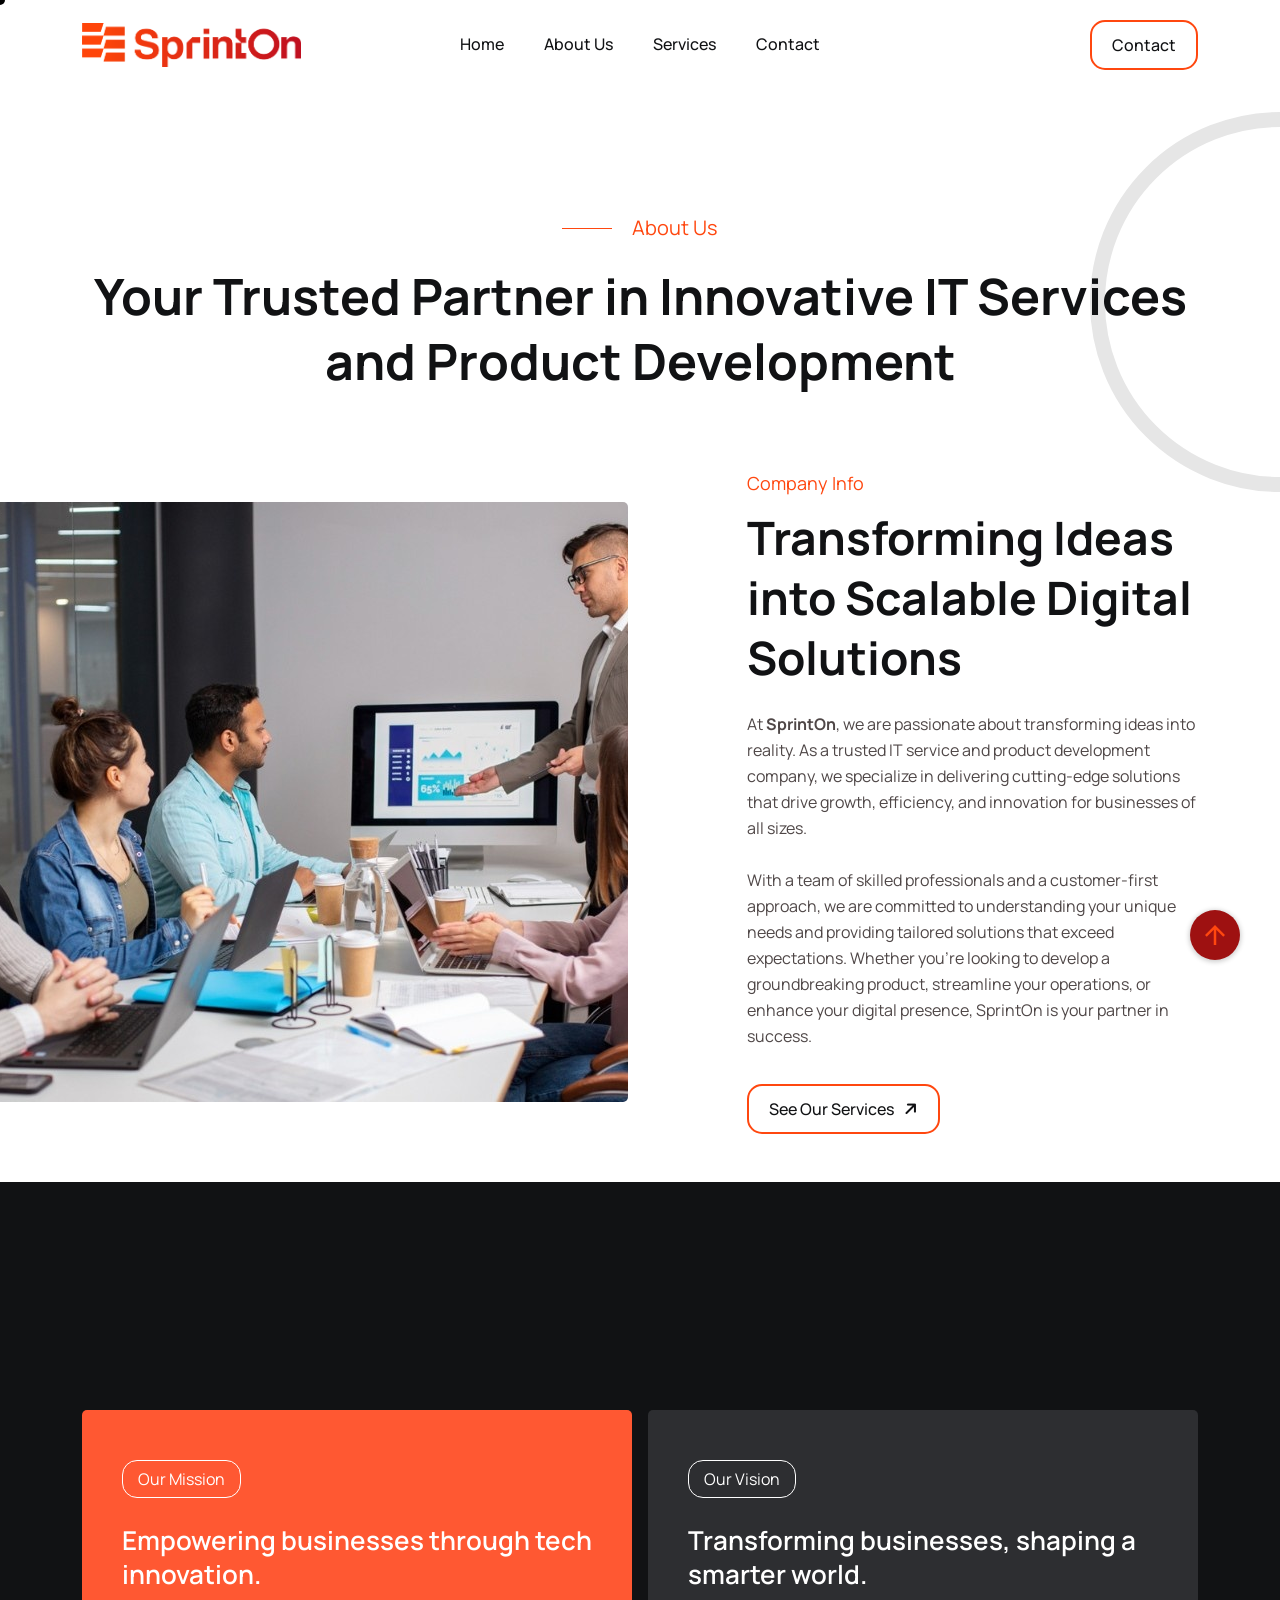
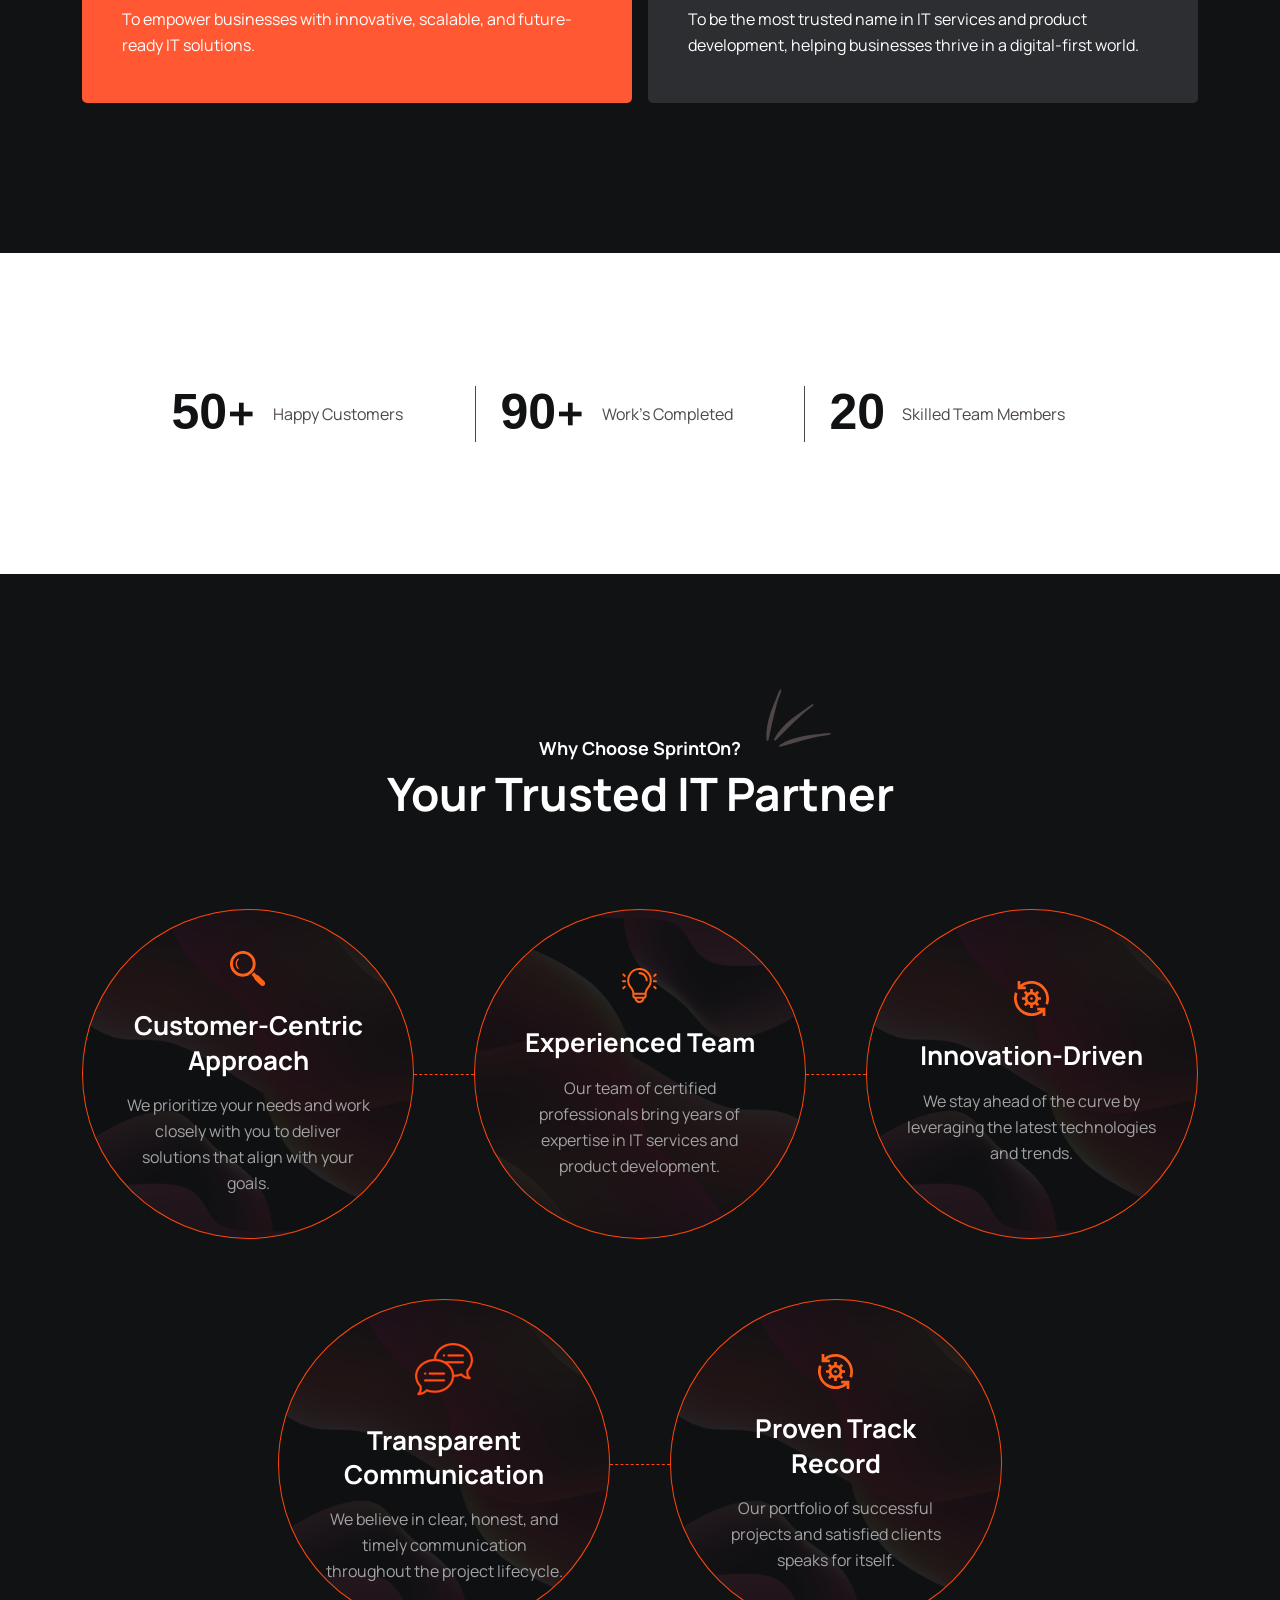
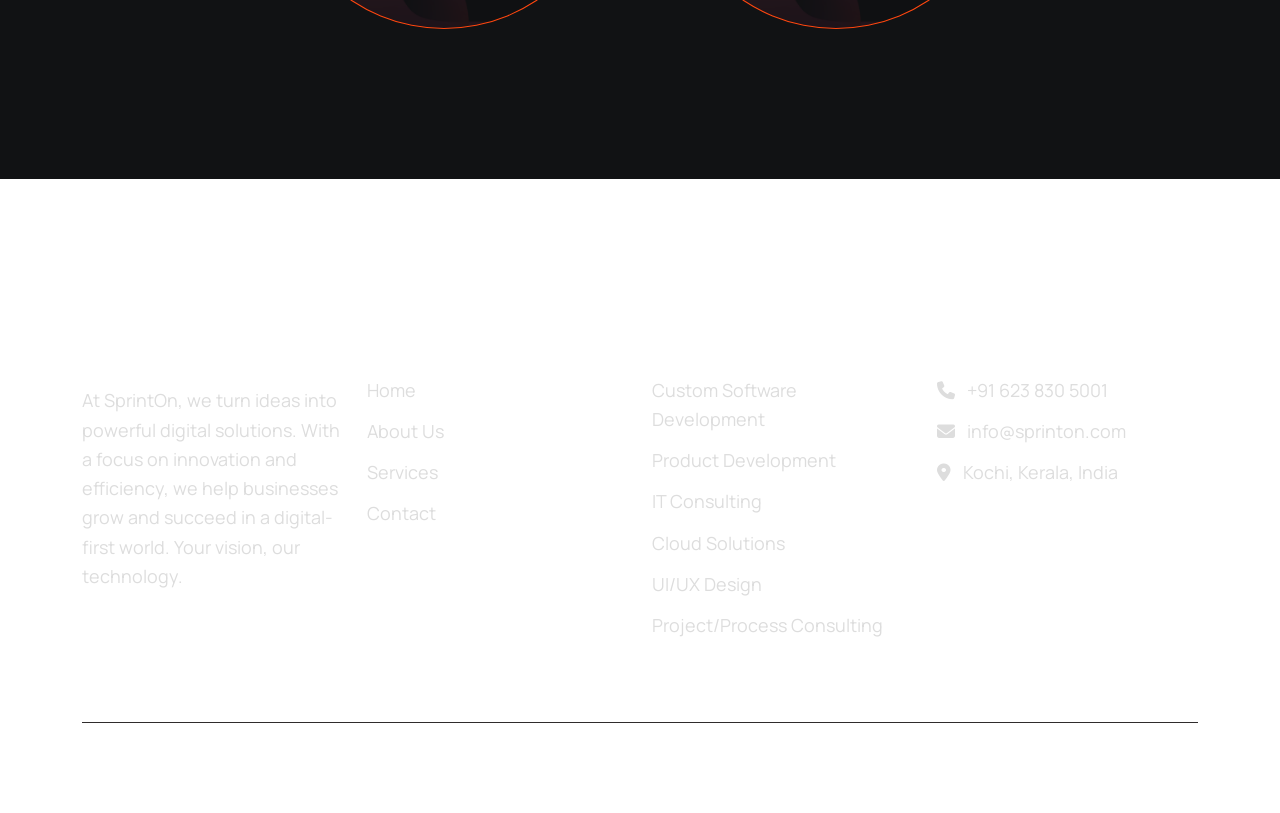
==== commit 52eb02b4: "new updations" ====
--- a/about.html
+++ b/about.html
@@ -6,16 +6,18 @@
     <meta http-equiv="x-ua-compatible" content="ie=edge">
     <meta name="viewport" content="width=device-width, initial-scale=1">
     <meta name="author" content="Laralink">
+    <meta name="description" content="Learn about SprintOn, a passionate IT service and product development company dedicated to delivering innovative, tailored digital solutions that drive business success." />
+
     <!-- Favicon Icon -->
     <link rel="icon" href="assets/img/favicon.png">
     <!-- Site Title -->
-    <title>SprintOn - About Us</title>
+    <title>About Us | SprintOn - Your Partner in Innovative IT Solutions</title>
     <link rel="stylesheet" href="assets/css/bootstrap.min.css">
     <link rel="stylesheet" href="assets/css/fontawesome.min.css">
     <link rel="stylesheet" href="assets/css/animate.css">
     <link rel="stylesheet" href="assets/css/swiper.min.css">
     <link rel="stylesheet" href="assets/css/odometer.css">
-    <link rel="stylesheet" href="assets/css/style.css">
+    <link rel="stylesheet" href="assets/css/style2.css">
   </head>
   <body>
     <div class="cursor" id="client_cursor">View</div>
@@ -36,14 +38,14 @@
           <div class="cs_main_header_in">
             <div class="cs_main_header_left">
               <a class="cs_site_branding" href="index.html">
-                <img src="assets/img/logo.svg" alt="Logo" width="100%">
+                <img src="assets/img/logo.png" alt="Logo" width="100%">
               </a>
             </div>
             <div class="cs_main_header_center">
               <div class="cs_nav cs_medium cs_primary_font">
                 <ul class="cs_nav_list">
                   <li><a href="index.html">Home</a></li>
-                  <li><a href="about.html">About</a></li>
+                  <li><a href="about.html">About Us</a></li>
                   <li><a href="service.html">Services</a></li>
                   <!-- <li><a href="blog.html">Blog</a></li> -->
                   <li><a href="contact.html">Contact</a></li>
@@ -365,7 +367,7 @@
                 </div>
                 <ul class="cs_menu_widget cs_mp0">
                   <li>At SprintOn, we turn ideas into powerful digital solutions. With a focus on innovation and efficiency, we help businesses grow and succeed in a digital-first world. Your vision, our technology.</li>
-            
+           
                 </ul>
               </div>
             </div>
@@ -375,7 +377,7 @@
                 <h2 class="cs_widget_title">Quick Links</h2>
                 <ul class="cs_menu_widget cs_mp0">
                   <li><a href="index.html">Home</a></li>
-                  <li><a href="about.html">About</a></li>
+                  <li><a href="about.html">About Us</a></li>
                   <li><a href="service.html">Services</a></li>
                   <!-- <li><a href="blog.html"></a>Blog</li> -->
                   <li><a href="contact.html">Contact</a></li>
@@ -388,22 +390,22 @@
                 <h2 class="cs_widget_title">Services</h2>
                 <ul class="cs_menu_widget cs_mp0">
                   <li>
-                    <a href="#">Custom Software Development</a>
+                    <a href="service.html">Custom Software Development</a>
                   </li>
                   <li>
-                    <a href="#">Product Development</a>
+                    <a href="service.html">Product Development</a>
                   </li>
                   <li>
-                    <a href="#">IT Consulting</a>
+                    <a href="service.html">IT Consulting</a>
                   </li>
                   <li>
-                    <a href="#">Cloud Solutions</a>
+                    <a href="service.html">Cloud Solutions</a>
                   </li>
                   <li>
-                    <a href="#">UI/UX Design</a>
+                    <a href="service.html">UI/UX Design</a>
                   </li>
                   <li>
-                    <a href="#">Project/Process Consulting</a>
+                    <a href="service.html">Project/Process Consulting</a>
                   </li>
                 </ul>
               </div>
@@ -441,7 +443,7 @@
       <div class="container">
         <div class="cs_bottom_footer">
           <div class="cs_bottom_footer_left">
-            <div class="cs_social_btns cs_style_1">
+            <!-- <div class="cs_social_btns cs_style_1">
               <a href="#" class="cs_center">
                 <i class="fa-brands fa-linkedin-in"></i>
               </a>
@@ -454,9 +456,10 @@
               <a href="#" class="cs_center">
                 <i class="fa-brands fa-slack"></i>
               </a>
-            </div>
-          </div>
-          <div class="cs_copyright">Copyright © 2025 SprintOn.</div>
+            </div> -->
+            Copyright © <span id="year"></span> SprintOn.
+          </div>
+          <!-- <div class="cs_copyright">Copyright © 2025 SprintOn.</div> -->
           <div class="cs_bottom_footer_right">
             <ul class="cs_footer_links cs_mp0">
               <li>
@@ -464,7 +467,7 @@
               </li>
             </ul>
           </div>
-          
+         
         </div>
         
       </div>
@@ -480,6 +483,13 @@
     <!-- End Scroll Up -->
 
     <!-- Script -->
+
+    <script>
+      // Get the current year
+      const currentYear = new Date().getFullYear();
+      // Set the current year in the span with id "year"
+      document.getElementById('year').textContent = currentYear;
+    </script>
     <script src="assets/js/jquery-3.6.0.min.js"></script>
     <script src="assets/js/wow.min.js"></script>
     <script src="assets/js/swiper.min.js"></script>
--- a/assets/css/style2.css
+++ b/assets/css/style2.css
@@ -0,0 +1,9641 @@
+/*--------------------------------------------------------------
+1. Typography
+----------------------------------------------------------------*/
+@import url("https://fonts.googleapis.com/css2?family=Inter:wght@400;500;700&family=Prompt:wght@400;500;600&display=swap");
+@import url('https://fonts.googleapis.com/css2?family=Manrope:wght@200..800&display=swap');
+body,
+html {
+  color: #4f4747;
+  font-family: "Manrope", sans-serif;
+  font-size: 16px;
+  font-weight: 400;
+  line-height: 1.625em;
+  overflow-x: hidden !important;
+}
+
+h1,
+h2,
+h3,
+h4,
+h5,
+h6 {
+  clear: both;
+  color: #111214;
+  padding: 0;
+  margin: 0 0 20px 0;
+  font-weight: 700;
+  line-height: 1.2em;
+  font-family: "Manrope", sans-serif;
+}
+
+.cs_primary_font,
+.cs_btn {
+  font-family: "Manrope", sans-serif;
+}
+
+.cs_secondary_font {
+  font-family: "Manrope", sans-serif;
+}
+
+h1 {
+  font-size: 56px;
+}
+
+h2 {
+  font-size: 42px;
+}
+
+h3 {
+  font-size: 30px;
+}
+
+h4 {
+  font-size: 24px;
+}
+
+h5 {
+  font-size: 18px;
+}
+
+h6 {
+  font-size: 16px;
+}
+
+p {
+  margin-bottom: 15px;
+}
+
+ul {
+  margin: 0 0 25px 0;
+  padding-left: 20px;
+  list-style: square outside none;
+}
+
+ol {
+  padding-left: 20px;
+  margin-bottom: 25px;
+}
+
+dfn,
+cite,
+em,
+i {
+  font-style: italic;
+}
+
+blockquote {
+  margin: 0 15px;
+  font-style: italic;
+  font-size: 20px;
+  line-height: 1.6em;
+  margin: 0;
+}
+
+address {
+  margin: 0 0 15px;
+}
+
+img {
+  border: 0;
+  max-width: 100%;
+  height: auto;
+}
+
+a {
+  color: inherit;
+  text-decoration: none;
+  -webkit-transition: all 0.3s ease;
+  transition: all 0.3s ease;
+}
+
+button {
+  color: inherit;
+  -webkit-transition: all 0.3s ease;
+  transition: all 0.3s ease;
+}
+
+a:hover {
+  text-decoration: none;
+  color: #FF470F;
+}
+
+table {
+  width: 100%;
+  margin-bottom: 25px;
+}
+table th {
+  font-weight: 600;
+  color: #4f4747;
+}
+table td,
+table th {
+  border-top: 1px solid #dddddd;
+  padding: 11px 10px;
+}
+
+dl {
+  margin-bottom: 25px;
+}
+dl dt {
+  font-weight: 600;
+}
+
+b,
+strong {
+  font-weight: bold;
+}
+
+pre {
+  color: #4f4747;
+  border: 1px solid #dddddd;
+  font-size: 18px;
+  padding: 25px;
+  border-radius: 5px;
+}
+
+kbd {
+  font-size: 100%;
+  background-color: #4f4747;
+  border-radius: 5px;
+}
+
+@media screen and (max-width: 991px) {
+  body,
+  html {
+    font-size: 16px;
+    line-height: 1.6em;
+  }
+  h2 {
+    font-size: 36px;
+    margin-bottom: 10px;
+  }
+}
+input,
+textarea {
+  color: #111214;
+}
+
+/*--------------------------------------------------------------
+  2. Preloader
+----------------------------------------------------------------*/
+.cs_perloader {
+  position: fixed;
+  left: 0;
+  top: 0;
+  z-index: 999999;
+  background: #111214;
+  width: 100vw;
+  height: 100vh;
+  display: -webkit-box;
+  display: -ms-flexbox;
+  display: flex;
+  -webkit-box-align: center;
+      -ms-flex-align: center;
+          align-items: center;
+  -webkit-box-pack: center;
+      -ms-flex-pack: center;
+          justify-content: center;
+}
+
+.cs_perloader_dots_wrap {
+  display: block;
+  margin: 0px auto;
+  width: 97px;
+  -webkit-transform: scale(2);
+          transform: scale(2);
+}
+.cs_perloader_dots_wrap .cs_perloader_dots i {
+  width: 19px;
+  height: 19px;
+  display: inline-block;
+  border-radius: 50%;
+  background: #FF470F;
+}
+.cs_perloader_dots_wrap .cs_perloader_dots i:first-child {
+  opacity: 0;
+  -webkit-animation: cs_perloader_dots-ani2 0.58s linear infinite;
+          animation: cs_perloader_dots-ani2 0.58s linear infinite;
+  -webkit-transform: translate(-19px);
+          transform: translate(-19px);
+}
+.cs_perloader_dots_wrap .cs_perloader_dots i:nth-child(2), .cs_perloader_dots_wrap .cs_perloader_dots i:nth-child(3) {
+  -webkit-animation: cs_perloader_dots-ani3 0.58s linear infinite;
+          animation: cs_perloader_dots-ani3 0.58s linear infinite;
+}
+.cs_perloader_dots_wrap .cs_perloader_dots i:last-child {
+  -webkit-animation: cs_perloader_dots-ani1 0.58s linear infinite;
+          animation: cs_perloader_dots-ani1 0.58s linear infinite;
+}
+
+@-webkit-keyframes cs_perloader_dots-ani1 {
+  100% {
+    -webkit-transform: translate(39px);
+            transform: translate(39px);
+    opacity: 0;
+  }
+}
+
+@keyframes cs_perloader_dots-ani1 {
+  100% {
+    -webkit-transform: translate(39px);
+            transform: translate(39px);
+    opacity: 0;
+  }
+}
+@-webkit-keyframes cs_perloader_dots-ani2 {
+  100% {
+    -webkit-transform: translate(19px);
+            transform: translate(19px);
+    opacity: 1;
+  }
+}
+@keyframes cs_perloader_dots-ani2 {
+  100% {
+    -webkit-transform: translate(19px);
+            transform: translate(19px);
+    opacity: 1;
+  }
+}
+@-webkit-keyframes cs_perloader_dots-ani3 {
+  100% {
+    -webkit-transform: translate(19px);
+            transform: translate(19px);
+  }
+}
+@keyframes cs_perloader_dots-ani3 {
+  100% {
+    -webkit-transform: translate(19px);
+            transform: translate(19px);
+  }
+}
+.cs_perloader_text {
+  position: absolute;
+  left: 50%;
+  -webkit-transform: translateX(-50%);
+          transform: translateX(-50%);
+  bottom: 20px;
+  color: rgba(255, 255, 255, 0.5);
+  letter-spacing: 3px;
+}
+
+/*--------------------------------------------------------------
+  3. Spacing
+----------------------------------------------------------------*/
+@media screen and (min-width: 992px) {
+  .cs_height_1 {
+    height: 1px;
+  }
+  .cs_height_2 {
+    height: 2px;
+  }
+  .cs_height_3 {
+    height: 3px;
+  }
+  .cs_height_4 {
+    height: 4px;
+  }
+  .cs_height_5 {
+    height: 5px;
+  }
+  .cs_height_6 {
+    height: 6px;
+  }
+  .cs_height_7 {
+    height: 7px;
+  }
+  .cs_height_8 {
+    height: 8px;
+  }
+  .cs_height_9 {
+    height: 9px;
+  }
+  .cs_height_10 {
+    height: 10px;
+  }
+  .cs_height_11 {
+    height: 11px;
+  }
+  .cs_height_12 {
+    height: 12px;
+  }
+  .cs_height_13 {
+    height: 13px;
+  }
+  .cs_height_14 {
+    height: 14px;
+  }
+  .cs_height_15 {
+    height: 15px;
+  }
+  .cs_height_16 {
+    height: 16px;
+  }
+  .cs_height_17 {
+    height: 17px;
+  }
+  .cs_height_18 {
+    height: 18px;
+  }
+  .cs_height_19 {
+    height: 19px;
+  }
+  .cs_height_20 {
+    height: 20px;
+  }
+  .cs_height_21 {
+    height: 21px;
+  }
+  .cs_height_22 {
+    height: 22px;
+  }
+  .cs_height_23 {
+    height: 23px;
+  }
+  .cs_height_24 {
+    height: 24px;
+  }
+  .cs_height_25 {
+    height: 25px;
+  }
+  .cs_height_26 {
+    height: 26px;
+  }
+  .cs_height_27 {
+    height: 27px;
+  }
+  .cs_height_28 {
+    height: 28px;
+  }
+  .cs_height_29 {
+    height: 29px;
+  }
+  .cs_height_30 {
+    height: 30px;
+  }
+  .cs_height_31 {
+    height: 31px;
+  }
+  .cs_height_32 {
+    height: 32px;
+  }
+  .cs_height_33 {
+    height: 33px;
+  }
+  .cs_height_34 {
+    height: 34px;
+  }
+  .cs_height_35 {
+    height: 35px;
+  }
+  .cs_height_36 {
+    height: 36px;
+  }
+  .cs_height_37 {
+    height: 37px;
+  }
+  .cs_height_38 {
+    height: 38px;
+  }
+  .cs_height_39 {
+    height: 39px;
+  }
+  .cs_height_40 {
+    height: 40px;
+  }
+  .cs_height_41 {
+    height: 41px;
+  }
+  .cs_height_42 {
+    height: 42px;
+  }
+  .cs_height_43 {
+    height: 43px;
+  }
+  .cs_height_44 {
+    height: 44px;
+  }
+  .cs_height_45 {
+    height: 45px;
+  }
+  .cs_height_46 {
+    height: 46px;
+  }
+  .cs_height_47 {
+    height: 47px;
+  }
+  .cs_height_48 {
+    height: 48px;
+  }
+  .cs_height_49 {
+    height: 49px;
+  }
+  .cs_height_50 {
+    height: 50px;
+  }
+  .cs_height_51 {
+    height: 51px;
+  }
+  .cs_height_52 {
+    height: 52px;
+  }
+  .cs_height_53 {
+    height: 53px;
+  }
+  .cs_height_54 {
+    height: 54px;
+  }
+  .cs_height_55 {
+    height: 55px;
+  }
+  .cs_height_56 {
+    height: 56px;
+  }
+  .cs_height_57 {
+    height: 57px;
+  }
+  .cs_height_58 {
+    height: 58px;
+  }
+  .cs_height_59 {
+    height: 59px;
+  }
+  .cs_height_60 {
+    height: 60px;
+  }
+  .cs_height_61 {
+    height: 61px;
+  }
+  .cs_height_62 {
+    height: 62px;
+  }
+  .cs_height_63 {
+    height: 63px;
+  }
+  .cs_height_64 {
+    height: 64px;
+  }
+  .cs_height_65 {
+    height: 65px;
+  }
+  .cs_height_66 {
+    height: 66px;
+  }
+  .cs_height_67 {
+    height: 67px;
+  }
+  .cs_height_68 {
+    height: 68px;
+  }
+  .cs_height_69 {
+    height: 69px;
+  }
+  .cs_height_70 {
+    height: 70px;
+  }
+  .cs_height_71 {
+    height: 71px;
+  }
+  .cs_height_72 {
+    height: 72px;
+  }
+  .cs_height_73 {
+    height: 73px;
+  }
+  .cs_height_74 {
+    height: 74px;
+  }
+  .cs_height_75 {
+    height: 75px;
+  }
+  .cs_height_76 {
+    height: 76px;
+  }
+  .cs_height_77 {
+    height: 77px;
+  }
+  .cs_height_78 {
+    height: 78px;
+  }
+  .cs_height_79 {
+    height: 79px;
+  }
+  .cs_height_80 {
+    height: 80px;
+  }
+  .cs_height_81 {
+    height: 81px;
+  }
+  .cs_height_82 {
+    height: 82px;
+  }
+  .cs_height_83 {
+    height: 83px;
+  }
+  .cs_height_84 {
+    height: 84px;
+  }
+  .cs_height_85 {
+    height: 85px;
+  }
+  .cs_height_86 {
+    height: 86px;
+  }
+  .cs_height_87 {
+    height: 87px;
+  }
+  .cs_height_88 {
+    height: 88px;
+  }
+  .cs_height_89 {
+    height: 89px;
+  }
+  .cs_height_90 {
+    height: 90px;
+  }
+  .cs_height_91 {
+    height: 91px;
+  }
+  .cs_height_92 {
+    height: 92px;
+  }
+  .cs_height_93 {
+    height: 93px;
+  }
+  .cs_height_94 {
+    height: 94px;
+  }
+  .cs_height_95 {
+    height: 95px;
+  }
+  .cs_height_96 {
+    height: 96px;
+  }
+  .cs_height_97 {
+    height: 97px;
+  }
+  .cs_height_98 {
+    height: 98px;
+  }
+  .cs_height_99 {
+    height: 99px;
+  }
+  .cs_height_100 {
+    height: 100px;
+  }
+  .cs_height_101 {
+    height: 101px;
+  }
+  .cs_height_102 {
+    height: 102px;
+  }
+  .cs_height_103 {
+    height: 103px;
+  }
+  .cs_height_104 {
+    height: 104px;
+  }
+  .cs_height_105 {
+    height: 105px;
+  }
+  .cs_height_106 {
+    height: 106px;
+  }
+  .cs_height_107 {
+    height: 107px;
+  }
+  .cs_height_108 {
+    height: 108px;
+  }
+  .cs_height_109 {
+    height: 109px;
+  }
+  .cs_height_110 {
+    height: 110px;
+  }
+  .cs_height_111 {
+    height: 111px;
+  }
+  .cs_height_112 {
+    height: 112px;
+  }
+  .cs_height_113 {
+    height: 113px;
+  }
+  .cs_height_114 {
+    height: 114px;
+  }
+  .cs_height_115 {
+    height: 115px;
+  }
+  .cs_height_116 {
+    height: 116px;
+  }
+  .cs_height_117 {
+    height: 117px;
+  }
+  .cs_height_118 {
+    height: 118px;
+  }
+  .cs_height_119 {
+    height: 119px;
+  }
+  .cs_height_120 {
+    height: 120px;
+  }
+  .cs_height_121 {
+    height: 121px;
+  }
+  .cs_height_122 {
+    height: 122px;
+  }
+  .cs_height_123 {
+    height: 123px;
+  }
+  .cs_height_124 {
+    height: 124px;
+  }
+  .cs_height_125 {
+    height: 125px;
+  }
+  .cs_height_126 {
+    height: 126px;
+  }
+  .cs_height_127 {
+    height: 127px;
+  }
+  .cs_height_128 {
+    height: 128px;
+  }
+  .cs_height_129 {
+    height: 129px;
+  }
+  .cs_height_130 {
+    height: 130px;
+  }
+  .cs_height_131 {
+    height: 131px;
+  }
+  .cs_height_132 {
+    height: 132px;
+  }
+  .cs_height_133 {
+    height: 133px;
+  }
+  .cs_height_134 {
+    height: 134px;
+  }
+  .cs_height_135 {
+    height: 135px;
+  }
+  .cs_height_136 {
+    height: 136px;
+  }
+  .cs_height_137 {
+    height: 137px;
+  }
+  .cs_height_138 {
+    height: 138px;
+  }
+  .cs_height_139 {
+    height: 139px;
+  }
+  .cs_height_140 {
+    height: 140px;
+  }
+  .cs_height_141 {
+    height: 141px;
+  }
+  .cs_height_142 {
+    height: 142px;
+  }
+  .cs_height_143 {
+    height: 143px;
+  }
+  .cs_height_144 {
+    height: 144px;
+  }
+  .cs_height_145 {
+    height: 145px;
+  }
+  .cs_height_146 {
+    height: 146px;
+  }
+  .cs_height_147 {
+    height: 147px;
+  }
+  .cs_height_148 {
+    height: 148px;
+  }
+  .cs_height_149 {
+    height: 149px;
+  }
+  .cs_height_150 {
+    height: 150px;
+  }
+  .cs_height_151 {
+    height: 151px;
+  }
+  .cs_height_152 {
+    height: 152px;
+  }
+  .cs_height_153 {
+    height: 153px;
+  }
+  .cs_height_154 {
+    height: 154px;
+  }
+  .cs_height_155 {
+    height: 155px;
+  }
+  .cs_height_156 {
+    height: 156px;
+  }
+  .cs_height_157 {
+    height: 157px;
+  }
+  .cs_height_158 {
+    height: 158px;
+  }
+  .cs_height_159 {
+    height: 159px;
+  }
+  .cs_height_160 {
+    height: 160px;
+  }
+  .cs_height_161 {
+    height: 161px;
+  }
+  .cs_height_162 {
+    height: 162px;
+  }
+  .cs_height_163 {
+    height: 163px;
+  }
+  .cs_height_164 {
+    height: 164px;
+  }
+  .cs_height_165 {
+    height: 165px;
+  }
+  .cs_height_166 {
+    height: 166px;
+  }
+  .cs_height_167 {
+    height: 167px;
+  }
+  .cs_height_168 {
+    height: 168px;
+  }
+  .cs_height_169 {
+    height: 169px;
+  }
+  .cs_height_170 {
+    height: 170px;
+  }
+  .cs_height_171 {
+    height: 171px;
+  }
+  .cs_height_172 {
+    height: 172px;
+  }
+  .cs_height_173 {
+    height: 173px;
+  }
+  .cs_height_174 {
+    height: 174px;
+  }
+  .cs_height_175 {
+    height: 175px;
+  }
+  .cs_height_176 {
+    height: 176px;
+  }
+  .cs_height_177 {
+    height: 177px;
+  }
+  .cs_height_178 {
+    height: 178px;
+  }
+  .cs_height_179 {
+    height: 179px;
+  }
+  .cs_height_180 {
+    height: 180px;
+  }
+  .cs_height_181 {
+    height: 181px;
+  }
+  .cs_height_182 {
+    height: 182px;
+  }
+  .cs_height_183 {
+    height: 183px;
+  }
+  .cs_height_184 {
+    height: 184px;
+  }
+  .cs_height_185 {
+    height: 185px;
+  }
+  .cs_height_186 {
+    height: 186px;
+  }
+  .cs_height_187 {
+    height: 187px;
+  }
+  .cs_height_188 {
+    height: 188px;
+  }
+  .cs_height_189 {
+    height: 189px;
+  }
+  .cs_height_190 {
+    height: 190px;
+  }
+  .cs_height_191 {
+    height: 191px;
+  }
+  .cs_height_192 {
+    height: 192px;
+  }
+  .cs_height_193 {
+    height: 193px;
+  }
+  .cs_height_194 {
+    height: 194px;
+  }
+  .cs_height_195 {
+    height: 195px;
+  }
+  .cs_height_196 {
+    height: 196px;
+  }
+  .cs_height_197 {
+    height: 197px;
+  }
+  .cs_height_198 {
+    height: 198px;
+  }
+  .cs_height_199 {
+    height: 199px;
+  }
+  .cs_height_200 {
+    height: 200px;
+  }
+}
+@media screen and (max-width: 991px) {
+  .cs_height_lg_1 {
+    height: 1px;
+  }
+  .cs_height_lg_2 {
+    height: 2px;
+  }
+  .cs_height_lg_3 {
+    height: 3px;
+  }
+  .cs_height_lg_4 {
+    height: 4px;
+  }
+  .cs_height_lg_5 {
+    height: 5px;
+  }
+  .cs_height_lg_6 {
+    height: 6px;
+  }
+  .cs_height_lg_7 {
+    height: 7px;
+  }
+  .cs_height_lg_8 {
+    height: 8px;
+  }
+  .cs_height_lg_9 {
+    height: 9px;
+  }
+  .cs_height_lg_10 {
+    height: 10px;
+  }
+  .cs_height_lg_11 {
+    height: 11px;
+  }
+  .cs_height_lg_12 {
+    height: 12px;
+  }
+  .cs_height_lg_13 {
+    height: 13px;
+  }
+  .cs_height_lg_14 {
+    height: 14px;
+  }
+  .cs_height_lg_15 {
+    height: 15px;
+  }
+  .cs_height_lg_16 {
+    height: 16px;
+  }
+  .cs_height_lg_17 {
+    height: 17px;
+  }
+  .cs_height_lg_18 {
+    height: 18px;
+  }
+  .cs_height_lg_19 {
+    height: 19px;
+  }
+  .cs_height_lg_20 {
+    height: 20px;
+  }
+  .cs_height_lg_21 {
+    height: 21px;
+  }
+  .cs_height_lg_22 {
+    height: 22px;
+  }
+  .cs_height_lg_23 {
+    height: 23px;
+  }
+  .cs_height_lg_24 {
+    height: 24px;
+  }
+  .cs_height_lg_25 {
+    height: 25px;
+  }
+  .cs_height_lg_26 {
+    height: 26px;
+  }
+  .cs_height_lg_27 {
+    height: 27px;
+  }
+  .cs_height_lg_28 {
+    height: 28px;
+  }
+  .cs_height_lg_29 {
+    height: 29px;
+  }
+  .cs_height_lg_30 {
+    height: 30px;
+  }
+  .cs_height_lg_31 {
+    height: 31px;
+  }
+  .cs_height_lg_32 {
+    height: 32px;
+  }
+  .cs_height_lg_33 {
+    height: 33px;
+  }
+  .cs_height_lg_34 {
+    height: 34px;
+  }
+  .cs_height_lg_35 {
+    height: 35px;
+  }
+  .cs_height_lg_36 {
+    height: 36px;
+  }
+  .cs_height_lg_37 {
+    height: 37px;
+  }
+  .cs_height_lg_38 {
+    height: 38px;
+  }
+  .cs_height_lg_39 {
+    height: 39px;
+  }
+  .cs_height_lg_40 {
+    height: 40px;
+  }
+  .cs_height_lg_41 {
+    height: 41px;
+  }
+  .cs_height_lg_42 {
+    height: 42px;
+  }
+  .cs_height_lg_43 {
+    height: 43px;
+  }
+  .cs_height_lg_44 {
+    height: 44px;
+  }
+  .cs_height_lg_45 {
+    height: 45px;
+  }
+  .cs_height_lg_46 {
+    height: 46px;
+  }
+  .cs_height_lg_47 {
+    height: 47px;
+  }
+  .cs_height_lg_48 {
+    height: 48px;
+  }
+  .cs_height_lg_49 {
+    height: 49px;
+  }
+  .cs_height_lg_50 {
+    height: 50px;
+  }
+  .cs_height_lg_51 {
+    height: 51px;
+  }
+  .cs_height_lg_52 {
+    height: 52px;
+  }
+  .cs_height_lg_53 {
+    height: 53px;
+  }
+  .cs_height_lg_54 {
+    height: 54px;
+  }
+  .cs_height_lg_55 {
+    height: 55px;
+  }
+  .cs_height_lg_56 {
+    height: 56px;
+  }
+  .cs_height_lg_57 {
+    height: 57px;
+  }
+  .cs_height_lg_58 {
+    height: 58px;
+  }
+  .cs_height_lg_59 {
+    height: 59px;
+  }
+  .cs_height_lg_60 {
+    height: 60px;
+  }
+  .cs_height_lg_61 {
+    height: 61px;
+  }
+  .cs_height_lg_62 {
+    height: 62px;
+  }
+  .cs_height_lg_63 {
+    height: 63px;
+  }
+  .cs_height_lg_64 {
+    height: 64px;
+  }
+  .cs_height_lg_65 {
+    height: 65px;
+  }
+  .cs_height_lg_66 {
+    height: 66px;
+  }
+  .cs_height_lg_67 {
+    height: 67px;
+  }
+  .cs_height_lg_68 {
+    height: 68px;
+  }
+  .cs_height_lg_69 {
+    height: 69px;
+  }
+  .cs_height_lg_70 {
+    height: 70px;
+  }
+  .cs_height_lg_71 {
+    height: 71px;
+  }
+  .cs_height_lg_72 {
+    height: 72px;
+  }
+  .cs_height_lg_73 {
+    height: 73px;
+  }
+  .cs_height_lg_74 {
+    height: 74px;
+  }
+  .cs_height_lg_75 {
+    height: 75px;
+  }
+  .cs_height_lg_76 {
+    height: 76px;
+  }
+  .cs_height_lg_77 {
+    height: 77px;
+  }
+  .cs_height_lg_78 {
+    height: 78px;
+  }
+  .cs_height_lg_79 {
+    height: 79px;
+  }
+  .cs_height_lg_80 {
+    height: 80px;
+  }
+  .cs_height_lg_81 {
+    height: 81px;
+  }
+  .cs_height_lg_82 {
+    height: 82px;
+  }
+  .cs_height_lg_83 {
+    height: 83px;
+  }
+  .cs_height_lg_84 {
+    height: 84px;
+  }
+  .cs_height_lg_85 {
+    height: 85px;
+  }
+  .cs_height_lg_86 {
+    height: 86px;
+  }
+  .cs_height_lg_87 {
+    height: 87px;
+  }
+  .cs_height_lg_88 {
+    height: 88px;
+  }
+  .cs_height_lg_89 {
+    height: 89px;
+  }
+  .cs_height_lg_90 {
+    height: 90px;
+  }
+  .cs_height_lg_91 {
+    height: 91px;
+  }
+  .cs_height_lg_92 {
+    height: 92px;
+  }
+  .cs_height_lg_93 {
+    height: 93px;
+  }
+  .cs_height_lg_94 {
+    height: 94px;
+  }
+  .cs_height_lg_95 {
+    height: 95px;
+  }
+  .cs_height_lg_96 {
+    height: 96px;
+  }
+  .cs_height_lg_97 {
+    height: 97px;
+  }
+  .cs_height_lg_98 {
+    height: 98px;
+  }
+  .cs_height_lg_99 {
+    height: 99px;
+  }
+  .cs_height_lg_100 {
+    height: 100px;
+  }
+  .cs_height_lg_101 {
+    height: 101px;
+  }
+  .cs_height_lg_102 {
+    height: 102px;
+  }
+  .cs_height_lg_103 {
+    height: 103px;
+  }
+  .cs_height_lg_104 {
+    height: 104px;
+  }
+  .cs_height_lg_105 {
+    height: 105px;
+  }
+  .cs_height_lg_106 {
+    height: 106px;
+  }
+  .cs_height_lg_107 {
+    height: 107px;
+  }
+  .cs_height_lg_108 {
+    height: 108px;
+  }
+  .cs_height_lg_109 {
+    height: 109px;
+  }
+  .cs_height_lg_110 {
+    height: 110px;
+  }
+  .cs_height_lg_111 {
+    height: 111px;
+  }
+  .cs_height_lg_112 {
+    height: 112px;
+  }
+  .cs_height_lg_113 {
+    height: 113px;
+  }
+  .cs_height_lg_114 {
+    height: 114px;
+  }
+  .cs_height_lg_115 {
+    height: 115px;
+  }
+  .cs_height_lg_116 {
+    height: 116px;
+  }
+  .cs_height_lg_117 {
+    height: 117px;
+  }
+  .cs_height_lg_118 {
+    height: 118px;
+  }
+  .cs_height_lg_119 {
+    height: 119px;
+  }
+  .cs_height_lg_120 {
+    height: 120px;
+  }
+  .cs_height_lg_121 {
+    height: 121px;
+  }
+  .cs_height_lg_122 {
+    height: 122px;
+  }
+  .cs_height_lg_123 {
+    height: 123px;
+  }
+  .cs_height_lg_124 {
+    height: 124px;
+  }
+  .cs_height_lg_125 {
+    height: 125px;
+  }
+  .cs_height_lg_126 {
+    height: 126px;
+  }
+  .cs_height_lg_127 {
+    height: 127px;
+  }
+  .cs_height_lg_128 {
+    height: 128px;
+  }
+  .cs_height_lg_129 {
+    height: 129px;
+  }
+  .cs_height_lg_130 {
+    height: 130px;
+  }
+  .cs_height_lg_131 {
+    height: 131px;
+  }
+  .cs_height_lg_132 {
+    height: 132px;
+  }
+  .cs_height_lg_133 {
+    height: 133px;
+  }
+  .cs_height_lg_134 {
+    height: 134px;
+  }
+  .cs_height_lg_135 {
+    height: 135px;
+  }
+  .cs_height_lg_136 {
+    height: 136px;
+  }
+  .cs_height_lg_137 {
+    height: 137px;
+  }
+  .cs_height_lg_138 {
+    height: 138px;
+  }
+  .cs_height_lg_139 {
+    height: 139px;
+  }
+  .cs_height_lg_140 {
+    height: 140px;
+  }
+  .cs_height_lg_141 {
+    height: 141px;
+  }
+  .cs_height_lg_142 {
+    height: 142px;
+  }
+  .cs_height_lg_143 {
+    height: 143px;
+  }
+  .cs_height_lg_144 {
+    height: 144px;
+  }
+  .cs_height_lg_145 {
+    height: 145px;
+  }
+  .cs_height_lg_146 {
+    height: 146px;
+  }
+  .cs_height_lg_147 {
+    height: 147px;
+  }
+  .cs_height_lg_148 {
+    height: 148px;
+  }
+  .cs_height_lg_149 {
+    height: 149px;
+  }
+  .cs_height_lg_150 {
+    height: 150px;
+  }
+  .cs_height_lg_151 {
+    height: 151px;
+  }
+  .cs_height_lg_152 {
+    height: 152px;
+  }
+  .cs_height_lg_153 {
+    height: 153px;
+  }
+  .cs_height_lg_154 {
+    height: 154px;
+  }
+  .cs_height_lg_155 {
+    height: 155px;
+  }
+  .cs_height_lg_156 {
+    height: 156px;
+  }
+  .cs_height_lg_157 {
+    height: 157px;
+  }
+  .cs_height_lg_158 {
+    height: 158px;
+  }
+  .cs_height_lg_159 {
+    height: 159px;
+  }
+  .cs_height_lg_160 {
+    height: 160px;
+  }
+  .cs_height_lg_161 {
+    height: 161px;
+  }
+  .cs_height_lg_162 {
+    height: 162px;
+  }
+  .cs_height_lg_163 {
+    height: 163px;
+  }
+  .cs_height_lg_164 {
+    height: 164px;
+  }
+  .cs_height_lg_165 {
+    height: 165px;
+  }
+  .cs_height_lg_166 {
+    height: 166px;
+  }
+  .cs_height_lg_167 {
+    height: 167px;
+  }
+  .cs_height_lg_168 {
+    height: 168px;
+  }
+  .cs_height_lg_169 {
+    height: 169px;
+  }
+  .cs_height_lg_170 {
+    height: 170px;
+  }
+  .cs_height_lg_171 {
+    height: 171px;
+  }
+  .cs_height_lg_172 {
+    height: 172px;
+  }
+  .cs_height_lg_173 {
+    height: 173px;
+  }
+  .cs_height_lg_174 {
+    height: 174px;
+  }
+  .cs_height_lg_175 {
+    height: 175px;
+  }
+  .cs_height_lg_176 {
+    height: 176px;
+  }
+  .cs_height_lg_177 {
+    height: 177px;
+  }
+  .cs_height_lg_178 {
+    height: 178px;
+  }
+  .cs_height_lg_179 {
+    height: 179px;
+  }
+  .cs_height_lg_180 {
+    height: 180px;
+  }
+  .cs_height_lg_181 {
+    height: 181px;
+  }
+  .cs_height_lg_182 {
+    height: 182px;
+  }
+  .cs_height_lg_183 {
+    height: 183px;
+  }
+  .cs_height_lg_184 {
+    height: 184px;
+  }
+  .cs_height_lg_185 {
+    height: 185px;
+  }
+  .cs_height_lg_186 {
+    height: 186px;
+  }
+  .cs_height_lg_187 {
+    height: 187px;
+  }
+  .cs_height_lg_188 {
+    height: 188px;
+  }
+  .cs_height_lg_189 {
+    height: 189px;
+  }
+  .cs_height_lg_190 {
+    height: 190px;
+  }
+  .cs_height_lg_191 {
+    height: 191px;
+  }
+  .cs_height_lg_192 {
+    height: 192px;
+  }
+  .cs_height_lg_193 {
+    height: 193px;
+  }
+  .cs_height_lg_194 {
+    height: 194px;
+  }
+  .cs_height_lg_195 {
+    height: 195px;
+  }
+  .cs_height_lg_196 {
+    height: 196px;
+  }
+  .cs_height_lg_197 {
+    height: 197px;
+  }
+  .cs_height_lg_198 {
+    height: 198px;
+  }
+  .cs_height_lg_199 {
+    height: 199px;
+  }
+  .cs_height_lg_200 {
+    height: 200px;
+  }
+}
+/*--------------------------------------------------------------
+  4. General
+----------------------------------------------------------------*/
+.cs_fs_16 {
+  font-size: 16px;
+}
+
+.cs_fs_18 {
+  font-size: 18px;
+  line-height: 1.625em;
+}
+@media (max-width: 991px) {
+  .cs_fs_18 {
+    font-size: 17px;
+  }
+}
+
+.cs_fs_21 {
+  font-size: 21px;
+  line-height: 1.524em;
+}
+@media (max-width: 1400px) {
+  .cs_fs_21 {
+    font-size: 20px;
+  }
+}
+@media (max-width: 991px) {
+  .cs_fs_21 {
+    font-size: 18px;
+  }
+}
+
+.cs_fs_29 {
+  font-size: 29px;
+  line-height: 1.31em;
+}
+@media (max-width: 1400px) {
+  .cs_fs_29 {
+    font-size: 26px;
+  }
+}
+@media (max-width: 991px) {
+  .cs_fs_29 {
+    font-size: 22px;
+  }
+}
+
+.cs_fs_38 {
+  font-size: 38px;
+  line-height: 1.447em;
+}
+@media (max-width: 1400px) {
+  .cs_fs_38 {
+    font-size: 32px;
+  }
+}
+@media (max-width: 991px) {
+  .cs_fs_38 {
+    font-size: 28px;
+  }
+}
+@media (max-width: 575px) {
+  .cs_fs_38 {
+    font-size: 26px;
+  }
+}
+
+.cs_fs_50 {
+  font-size: 50px;
+  line-height: 1.3em;
+}
+@media (max-width: 1400px) {
+  .cs_fs_50 {
+    font-size: 46px;
+  }
+}
+@media (max-width: 1199px) {
+  .cs_fs_50 {
+    font-size: 40px;
+  }
+}
+@media (max-width: 991px) {
+  .cs_fs_50 {
+    font-size: 36px;
+  }
+}
+
+.cs_fs_68 {
+  font-size: 68px;
+  line-height: 1.471em;
+}
+@media (max-width: 1400px) {
+  .cs_fs_68 {
+    font-size: 58px;
+    line-height: 1.3em;
+  }
+}
+@media (max-width: 1400px) {
+  .cs_fs_68 {
+    font-size: 50px;
+  }
+}
+@media (max-width: 991px) {
+  .cs_fs_68 {
+    font-size: 42px;
+  }
+}
+@media (max-width: 380px) {
+  .cs_fs_68 {
+    font-size: 36px;
+  }
+}
+
+.cs_light {
+  font-weight: 300;
+}
+
+.cs_normal {
+  font-weight: 400;
+}
+
+.cs_medium {
+  font-weight: 500;
+}
+
+.cs_semibold {
+  font-weight: 600;
+}
+
+.cs_bold {
+  font-weight: 700;
+}
+
+.cs_extra_bold {
+  font-weight: 800;
+}
+
+.cs_black {
+  font-weight: 900;
+}
+
+.cs_radius_3 {
+  border-radius: 3px;
+}
+
+.cs_radius_5 {
+  border-radius: 5px;
+}
+
+.cs_radius_7 {
+  border-radius: 7px;
+}
+
+.cs_radius_10 {
+  border-radius: 10px;
+}
+
+.cs_radius_15 {
+  border-radius: 15px;
+}
+
+.cs_mp0 {
+  list-style: none;
+  margin: 0;
+  padding: 0;
+}
+
+.cs_gap_y_24 {
+  gap: 24px 0;
+}
+
+.cs_gap_y_30 {
+  gap: 30px 0;
+}
+
+.cs_gap_y_35 {
+  gap: 35px 0;
+}
+
+.cs_gap_y_40 {
+  gap: 40px 0;
+}
+
+.cs_gap_y_45 {
+  gap: 45px 0;
+}
+
+.cs_gap_y_60 {
+  gap: 60px 0;
+}
+
+.cs_gap_y_65 {
+  gap: 65px 0;
+}
+@media (max-width: 991px) {
+  .cs_gap_y_65 {
+    gap: 30px 0;
+  }
+}
+
+@media (min-width: 1401px) {
+  .cs_row_gap_40 {
+    margin-left: -20px;
+    margin-right: -20px;
+  }
+  .cs_row_gap_40 > * {
+    padding-left: 20px;
+    padding-right: 20px;
+  }
+}
+.cs_m0 {
+  margin: 0;
+}
+
+hr {
+  margin: 0;
+  padding: 0;
+  border: none;
+  border-top: 1px solid #f2f1ff;
+}
+
+.cs_bg_filed {
+  background-size: cover;
+  background-repeat: no-repeat;
+  background-position: center;
+}
+
+.cs_vertical_middle {
+  display: -webkit-box;
+  display: -ms-flexbox;
+  display: flex;
+  -webkit-box-align: center;
+      -ms-flex-align: center;
+          align-items: center;
+  min-height: 100%;
+}
+
+.cs_vertical_middle_in {
+  -webkit-box-flex: 0;
+      -ms-flex: none;
+          flex: none;
+  width: 100%;
+}
+
+.cs_center {
+  display: -webkit-box;
+  display: -ms-flexbox;
+  display: flex;
+  -webkit-box-align: center;
+      -ms-flex-align: center;
+          align-items: center;
+  -webkit-box-pack: center;
+      -ms-flex-pack: center;
+          justify-content: center;
+}
+
+.cs_white_color {
+  color: #ffffff;
+}
+
+.cs_primary_color {
+  color: #111214;
+}
+
+.cs_secondary_color {
+  color: #4f4747;
+}
+
+.cs_ternary_color {
+  color: #b7b7b7;
+}
+
+.cs_accent_color {
+  color: #FF470F;
+}
+
+.cs_gray_color {
+  color: #f8f8f8;
+}
+
+.cs_gray_color_2 {
+  color: #a3a3a3;
+}
+
+.cs_white_bg {
+  background-color: #fff;
+}
+
+.cs_accent_bg {
+  background-color: #FF470F;
+}
+
+.cs_gray_bg {
+  background-color: #f8f8f8;
+}
+
+.cs_gray_bg_2 {
+  background-color: rgb(178 178 178 / 20%)
+}
+
+.cs_gray_bg_3 {
+  background-color: #dddddd;
+}
+
+.cs_primary_bg,
+.cs_primary_bg_hover:hover {
+  background-color: #111214;
+}
+
+.cs_primary_bg_2 {
+  background-color: #00ce15;
+}
+
+.cs_outline_text {
+  color: transparent;
+  -webkit-text-stroke: 2px #0a8a2c;
+}
+
+.cs_cursor_lg,
+.cs_cursor_sm {
+  position: fixed;
+  border-radius: 50%;
+  -webkit-transform: translate(-50%, -50%);
+          transform: translate(-50%, -50%);
+  mix-blend-mode: difference;
+  z-index: 9999;
+}
+@media (max-width: 991px) {
+  .cs_cursor_lg,
+  .cs_cursor_sm {
+    display: none !important;
+  }
+}
+
+.cs_cursor_lg {
+  width: 10px;
+  height: 10px;
+  background-color: #fff;
+  left: 0;
+  top: 0;
+  pointer-events: none;
+  -webkit-transition: 0.15s;
+  transition: 0.15s;
+}
+.cs_cursor_lg.cs_large {
+  width: 60px;
+  height: 60px;
+  opacity: 0.15;
+}
+
+.cs_cursor_sm {
+  width: 8px;
+  height: 8px;
+  background-color: #FF470F;
+  left: 0;
+  top: 0;
+  pointer-events: none;
+  -webkit-transition: 0.2s;
+  transition: 0.2s;
+  opacity: 0;
+}
+
+.cs_btn.cs_style_1 {
+  color: #111214;
+  border: 2px solid #FF470F;
+  border-radius: 15px;
+  font-weight: 500;
+  padding: 10px 20px;
+  line-height: 1.625em;
+  display: -webkit-inline-box;
+  display: -ms-inline-flexbox;
+  display: inline-flex;
+  -webkit-box-pack: center;
+      -ms-flex-pack: center;
+          justify-content: center;
+  -webkit-box-align: center;
+      -ms-flex-align: center;
+          align-items: center;
+  gap: 10px;
+  background-color: transparent;
+  outline: none;
+}
+.cs_btn.cs_style_1 span {
+  display: -webkit-box;
+  display: -ms-flexbox;
+  display: flex;
+  overflow: hidden;
+  position: relative;
+}
+.cs_btn.cs_style_1 span:after {
+  position: absolute;
+  content: "\f061";
+  font-family: "Font Awesome 6 Free";
+  font-weight: 900;
+  left: -19px;
+  bottom: -25px;
+  -webkit-transform: translate(0, 0) rotate(-45deg);
+          transform: translate(0, 0) rotate(-45deg);
+  opacity: 0;
+  visibility: hidden;
+  -webkit-transition: all 0.5s;
+  transition: all 0.5s;
+  color: #fff;
+}
+.cs_btn.cs_style_1 i {
+  -webkit-transform: rotate(-45deg);
+          transform: rotate(-45deg);
+  -webkit-transition: all 0.5s;
+  transition: all 0.5s;
+  color: #111214;
+}
+.cs_btn.cs_style_1:hover {
+  background-color: #FF470F;
+  color: #fff;
+}
+.cs_btn.cs_style_1:hover i {
+  -webkit-transform: translate(20px, -20px) rotate(-45deg);
+          transform: translate(20px, -20px) rotate(-45deg);
+}
+.cs_btn.cs_style_1:hover span::after {
+  opacity: 1;
+  visibility: visible;
+  -webkit-transform: translate(20px, -20px) rotate(-45deg);
+          transform: translate(20px, -20px) rotate(-45deg);
+}
+.cs_btn.cs_style_1.cs_btn_white {
+  color: #fff;
+}
+.cs_btn.cs_style_1.cs_btn_white i {
+  color: inherit;
+}
+.cs_btn.cs_style_1.cs_btn_accent {
+  color: #fff;
+  background-color: #FF470F;
+}
+.cs_btn.cs_style_1.cs_btn_accent i {
+  color: inherit;
+}
+
+.cs_play_btn.cs_style_1 {
+  color: #fff;
+  font-weight: 500;
+  display: -webkit-inline-box;
+  display: -ms-inline-flexbox;
+  display: inline-flex;
+  -webkit-box-align: center;
+      -ms-flex-align: center;
+          align-items: center;
+  gap: 12px;
+}
+.cs_play_btn.cs_style_1 img {
+  -webkit-transition: -webkit-transform 0.6s cubic-bezier(0.68, -0.55, 0.265, 1.55);
+  transition: -webkit-transform 0.6s cubic-bezier(0.68, -0.55, 0.265, 1.55);
+  transition: transform 0.6s cubic-bezier(0.68, -0.55, 0.265, 1.55);
+  transition: transform 0.6s cubic-bezier(0.68, -0.55, 0.265, 1.55), -webkit-transform 0.6s cubic-bezier(0.68, -0.55, 0.265, 1.55);
+}
+.cs_play_btn.cs_style_1:hover img {
+  -webkit-transform: rotate(80deg) scale(1.1);
+          transform: rotate(80deg) scale(1.1);
+}
+
+.cs_text_btn {
+  display: -webkit-inline-box;
+  display: -ms-inline-flexbox;
+  display: inline-flex;
+  -webkit-box-align: center;
+      -ms-flex-align: center;
+          align-items: center;
+}
+.cs_text_btn svg {
+  margin-left: 15px;
+}
+.cs_text_btn span {
+  display: inline-block;
+  position: relative;
+}
+.cs_text_btn span::before {
+  content: "";
+  position: absolute;
+  height: 2px;
+  width: 100%;
+  bottom: 0;
+  left: 0;
+  background-color: currentColor;
+  -webkit-transform: scaleX(0);
+          transform: scaleX(0);
+  -webkit-transform-origin: 0 50%;
+          transform-origin: 0 50%;
+  -webkit-transition-property: -webkit-transform;
+  transition-property: -webkit-transform;
+  transition-property: transform;
+  transition-property: transform, -webkit-transform;
+  -webkit-transition-duration: 0.6s;
+          transition-duration: 0.6s;
+  -webkit-transition-timing-function: ease-out;
+          transition-timing-function: ease-out;
+}
+.cs_text_btn:hover span::before {
+  -webkit-transform: scaleX(1);
+          transform: scaleX(1);
+  -webkit-transition-timing-function: cubic-bezier(0.52, 1.64, 0.37, 0.66);
+          transition-timing-function: cubic-bezier(0.52, 1.64, 0.37, 0.66);
+}
+.cs_text_btn.cs_type1 svg {
+  margin-left: 0px;
+  margin-right: 15px;
+}
+.cs_text_btn.cs_type1 span::before {
+  left: initial;
+  right: -100%;
+  -webkit-transform: scaleX(0) rotateY(180deg);
+          transform: scaleX(0) rotateY(180deg);
+}
+.cs_text_btn.cs_type1:hover span::before {
+  -webkit-transform: scaleX(1) rotateY(180deg);
+          transform: scaleX(1) rotateY(180deg);
+}
+
+.cs_plr_130 {
+  padding-left: 130px;
+  padding-right: 130px;
+}
+@media (max-width: 1400px) {
+  .cs_plr_130 {
+    padding-left: 30px;
+    padding-right: 30px;
+  }
+}
+@media (max-width: 991px) {
+  .cs_plr_130 {
+    padding-left: 15px;
+    padding-right: 15px;
+  }
+}
+
+.cs_page_navigation > div {
+  position: relative;
+}
+.cs_page_navigation > div:not(:last-child) {
+  margin-right: 21px;
+  padding-right: 21px;
+}
+.cs_page_navigation > div:not(:last-child)::after {
+  content: "";
+  height: 22px;
+  width: 2px;
+  background-color: #a3a3a3;
+  display: inline-block;
+  position: absolute;
+  right: -1px;
+  top: 3px;
+}
+@media (max-width: 340px) {
+  .cs_page_navigation span {
+    display: none;
+  }
+}
+
+.cs_list.cs_style_1 li {
+  position: relative;
+  padding-left: 45px;
+}
+@media (max-width: 991px) {
+  .cs_list.cs_style_1 li {
+    padding-left: 30px;
+  }
+}
+.cs_list.cs_style_1 li:not(:last-child) {
+  margin-bottom: 20px;
+}
+.cs_list.cs_style_1 li i {
+  position: absolute;
+  left: 0;
+  top: 3px;
+  font-size: 30px;
+}
+@media (max-width: 991px) {
+  .cs_list.cs_style_1 li i {
+    font-size: 22px;
+  }
+}
+
+.cs_list.cs_style_2 li {
+  position: relative;
+  padding: 4px 0 4px 54px;
+}
+.cs_list.cs_style_2 li:not(:last-child) {
+  margin-bottom: 15px;
+}
+.cs_list.cs_style_2 .cs_list_number {
+  position: absolute;
+  border-radius: 50%;
+  color: #fff;
+  height: 40px;
+  min-width: 40px;
+  left: 0;
+  top: 0;
+  padding: 5px;
+}
+
+.cs_img_card.cs_style_1:after {
+  content: "";
+  width: calc(100% - 15px);
+  height: calc(100% - 20px);
+  background-color: #FF470F;
+  border-radius: 5px;
+  position: absolute;
+  left: -32px;
+  bottom: -15px;
+  -webkit-transform: rotate(-4.6deg);
+          transform: rotate(-4.6deg);
+  -webkit-transition: all 0.5s ease-in-out;
+  transition: all 0.5s ease-in-out;
+  z-index: -1;
+}
+@media (max-width: 1060px) {
+  .cs_img_card.cs_style_1:after {
+    left: -7px;
+    bottom: 10px;
+    -webkit-transform: rotate(-1.5deg);
+            transform: rotate(-1.5deg);
+  }
+}
+.cs_img_card.cs_style_1 img {
+  width: 100%;
+  border-radius: 5px;
+  -webkit-transition: all 0.5s ease-in-out;
+  transition: all 0.5s ease-in-out;
+}
+.cs_img_card.cs_style_1:hover::after {
+  left: 16px;
+  bottom: 9px;
+  -webkit-transform: rotate(0deg);
+          transform: rotate(0deg);
+}
+.cs_img_card.cs_style_1:hover img {
+  -webkit-transform: rotate(-4.6deg);
+          transform: rotate(-4.6deg);
+}
+@media (max-width: 1060px) {
+  .cs_img_card.cs_style_1:hover img {
+    -webkit-transform: rotate(-2deg);
+            transform: rotate(-2deg);
+  }
+}
+
+.cs_img_card.cs_style_2 {
+  height: 0px;
+  width: 50vw;
+}
+@media screen and (min-width: 992px) and (max-width: 1199px) {
+  .cs_img_card.cs_style_2 .cs_to_up_4 {
+    -webkit-transform: initial !important;
+            transform: initial !important;
+    height: 100%;
+  }
+  .cs_img_card.cs_style_2 .cs_to_up_4 > img {
+    height: 100%;
+    width: 100%;
+    -o-object-fit: cover;
+       object-fit: cover;
+  }
+}
+@media (max-width: 991px) {
+  .cs_img_card.cs_style_2 {
+    width: 100%;
+    height: 500px;
+  }
+}
+@media (max-width: 575px) {
+  .cs_img_card.cs_style_2 {
+    height: 300px;
+  }
+}
+@media (max-width: 400px) {
+  .cs_img_card.cs_style_2 .cs_to_up_4 {
+    -webkit-transform: initial !important;
+            transform: initial !important;
+    height: 100%;
+  }
+  .cs_img_card.cs_style_2 .cs_to_up_4 > img {
+    height: 100%;
+    width: 100%;
+    -o-object-fit: cover;
+       object-fit: cover;
+  }
+}
+
+.cs_img_card_3_wrap {
+  height: 700px;
+}
+@media (max-width: 575px) {
+  .cs_img_card_3_wrap {
+    height: 500px;
+  }
+}
+.cs_img_card_3_wrap .cs_img_card.cs_style_3 {
+  height: 100%;
+}
+.cs_img_card_3_wrap img {
+  width: 100%;
+}
+.cs_img_card_3_wrap img:not(:last-child) {
+  margin-bottom: 10px;
+}
+.cs_img_card_3_wrap .row {
+  margin-right: -5px;
+  margin-left: -5px;
+  height: 100%;
+}
+.cs_img_card_3_wrap .row > * {
+  padding-right: 5px;
+  padding-left: 5px;
+  height: 100%;
+}
+
+/* Start Accordion */
+.cs_accordian_title {
+  margin-bottom: 0;
+  -webkit-transition: all 0.3s ease;
+  transition: all 0.3s ease;
+}
+
+.cs_accordian_body {
+  padding: 0 20px 20px 63px;
+  margin-top: -10px;
+}
+.cs_accordian_body p {
+  margin: 0;
+}
+
+.cs_accordian_head {
+  padding: 23px 20px 23px 64px;
+  position: relative;
+  cursor: pointer;
+}
+.cs_accordian_head:hover .cs_accordian_title {
+  color: #FF470F;
+}
+
+.cs_accordian {
+  border: 1px solid #dddddd;
+  border-radius: 5px;
+}
+.cs_accordian:not(:last-child) {
+  margin-bottom: 20px;
+}
+
+.cs_accordian_toggle {
+  display: -webkit-box;
+  display: -ms-flexbox;
+  display: flex;
+  position: absolute;
+  top: 50%;
+  -webkit-transform: translateY(-50%);
+          transform: translateY(-50%);
+  left: 21px;
+  -webkit-transition: all 0.3s ease;
+  transition: all 0.3s ease;
+  height: 30px;
+  width: 30px;
+  border-radius: 50%;
+  border: 2px solid #111214;
+}
+.cs_accordian_toggle::before, .cs_accordian_toggle::after {
+  content: "";
+  height: 2px;
+  width: 60%;
+  position: absolute;
+  left: 50%;
+  top: 50%;
+  margin-left: -30%;
+  margin-top: -1px;
+  background-color: #111214;
+  -webkit-transition: all 0.4s ease;
+  transition: all 0.4s ease;
+}
+.cs_accordian_toggle::after {
+  -webkit-transform: rotate(90deg);
+          transform: rotate(90deg);
+}
+
+.cs_accordian.active .cs_accordian_head {
+  pointer-events: none;
+}
+.cs_accordian.active .cs_accordian_toggle::after {
+  display: none;
+}
+
+.cs_accordians.cs_style_1.cs_type_1 .cs_accordian {
+  border: none;
+  border-radius: 0;
+}
+.cs_accordians.cs_style_1.cs_type_1 .cs_accordian:not(:last-child) {
+  margin-bottom: 0;
+  border-bottom: 1px solid #dddddd;
+}
+.cs_accordians.cs_style_1.cs_type_1 .cs_accordian_toggle {
+  left: initial;
+  right: 0;
+}
+@media (max-width: 991px) {
+  .cs_accordians.cs_style_1.cs_type_1 .cs_accordian_toggle {
+    -webkit-transform: translateY(-50%) scale(0.8);
+            transform: translateY(-50%) scale(0.8);
+  }
+}
+.cs_accordians.cs_style_1.cs_type_1 .cs_accordian_head {
+  padding: 29px 60px 29px 0px;
+}
+@media (max-width: 1400px) {
+  .cs_accordians.cs_style_1.cs_type_1 .cs_accordian_head {
+    padding: 25px 50px 25px 0px;
+  }
+}
+@media (max-width: 991px) {
+  .cs_accordians.cs_style_1.cs_type_1 .cs_accordian_head {
+    padding: 15px 50px 15px 0px;
+    right: -3px;
+  }
+}
+.cs_accordians.cs_style_1.cs_type_1 .cs_accordian_body {
+  padding: 0 60px 29px 0px;
+  margin-top: -6px;
+}
+
+/* End Accordion */
+@-webkit-keyframes particalAnimation {
+  0%, 100% {
+    -webkit-transform: translate(0px, 0px);
+            transform: translate(0px, 0px);
+  }
+  20% {
+    -webkit-transform: translate(80px, -10px);
+            transform: translate(80px, -10px);
+  }
+  40% {
+    -webkit-transform: translate(140px, 70px);
+            transform: translate(140px, 70px);
+  }
+  60% {
+    -webkit-transform: translate(90px, 130px);
+            transform: translate(90px, 130px);
+  }
+  80% {
+    -webkit-transform: translate(-40px, 80px);
+            transform: translate(-40px, 80px);
+  }
+  100% {
+    -webkit-transform: translate(0px, 0px);
+            transform: translate(0px, 0px);
+  }
+}
+@keyframes particalAnimation {
+  0%, 100% {
+    -webkit-transform: translate(0px, 0px);
+            transform: translate(0px, 0px);
+  }
+  20% {
+    -webkit-transform: translate(80px, -10px);
+            transform: translate(80px, -10px);
+  }
+  40% {
+    -webkit-transform: translate(140px, 70px);
+            transform: translate(140px, 70px);
+  }
+  60% {
+    -webkit-transform: translate(90px, 130px);
+            transform: translate(90px, 130px);
+  }
+  80% {
+    -webkit-transform: translate(-40px, 80px);
+            transform: translate(-40px, 80px);
+  }
+  100% {
+    -webkit-transform: translate(0px, 0px);
+            transform: translate(0px, 0px);
+  }
+}
+@-webkit-keyframes animo-x {
+  50% {
+    -webkit-animation-timing-function: cubic-bezier(0.4, 0, 0.2, 1);
+            animation-timing-function: cubic-bezier(0.4, 0, 0.2, 1);
+    -webkit-transform: translateX(44px);
+            transform: translateX(44px);
+  }
+}
+@keyframes animo-x {
+  50% {
+    -webkit-animation-timing-function: cubic-bezier(0.4, 0, 0.2, 1);
+            animation-timing-function: cubic-bezier(0.4, 0, 0.2, 1);
+    -webkit-transform: translateX(44px);
+            transform: translateX(44px);
+  }
+}
+@-webkit-keyframes light-mode {
+  50% {
+    opacity: 0.5;
+  }
+}
+@keyframes light-mode {
+  50% {
+    opacity: 0.5;
+  }
+}
+@-webkit-keyframes animo-y {
+  50% {
+    -webkit-animation-timing-function: cubic-bezier(0.55, 0, 0.2, 1);
+            animation-timing-function: cubic-bezier(0.55, 0, 0.2, 1);
+    -webkit-transform: translateY(30px);
+            transform: translateY(30px);
+  }
+}
+@keyframes animo-y {
+  50% {
+    -webkit-animation-timing-function: cubic-bezier(0.55, 0, 0.2, 1);
+            animation-timing-function: cubic-bezier(0.55, 0, 0.2, 1);
+    -webkit-transform: translateY(30px);
+            transform: translateY(30px);
+  }
+}
+@-webkit-keyframes rotate-anim {
+  100% {
+    -webkit-transform: rotate(360deg);
+            transform: rotate(360deg);
+  }
+}
+@keyframes rotate-anim {
+  100% {
+    -webkit-transform: rotate(360deg);
+            transform: rotate(360deg);
+  }
+}
+@-webkit-keyframes semi-rotate-anim {
+  50% {
+    -webkit-animation-timing-function: cubic-bezier(0.4, 0, 0.2, 1);
+            animation-timing-function: cubic-bezier(0.4, 0, 0.2, 1);
+    -webkit-transform: translateY(25px) rotate(-53deg);
+            transform: translateY(25px) rotate(-53deg);
+  }
+}
+@keyframes semi-rotate-anim {
+  50% {
+    -webkit-animation-timing-function: cubic-bezier(0.4, 0, 0.2, 1);
+            animation-timing-function: cubic-bezier(0.4, 0, 0.2, 1);
+    -webkit-transform: translateY(25px) rotate(-53deg);
+            transform: translateY(25px) rotate(-53deg);
+  }
+}
+@-webkit-keyframes up-down-anim {
+  40% {
+    -webkit-animation-timing-function: cubic-bezier(0.4, 0, 0.2, 1);
+            animation-timing-function: cubic-bezier(0.4, 0, 0.2, 1);
+    -webkit-transform: translateY(40px) rotate(-1deg);
+            transform: translateY(40px) rotate(-1deg);
+  }
+}
+@keyframes up-down-anim {
+  40% {
+    -webkit-animation-timing-function: cubic-bezier(0.4, 0, 0.2, 1);
+            animation-timing-function: cubic-bezier(0.4, 0, 0.2, 1);
+    -webkit-transform: translateY(40px) rotate(-1deg);
+            transform: translateY(40px) rotate(-1deg);
+  }
+}
+@-webkit-keyframes swing-anim {
+  65% {
+    -webkit-animation-timing-function: cubic-bezier(0.4, 0, 0.2, 1);
+            animation-timing-function: cubic-bezier(0.4, 0, 0.2, 1);
+    -webkit-transform: translateY(-48px) rotate(-75deg);
+            transform: translateY(-48px) rotate(-75deg);
+  }
+}
+@keyframes swing-anim {
+  65% {
+    -webkit-animation-timing-function: cubic-bezier(0.4, 0, 0.2, 1);
+            animation-timing-function: cubic-bezier(0.4, 0, 0.2, 1);
+    -webkit-transform: translateY(-48px) rotate(-75deg);
+            transform: translateY(-48px) rotate(-75deg);
+  }
+}
+.cs_shape_animation_1 {
+  position: relative;
+}
+.cs_shape_animation_1 .cs_shape_1 {
+  right: 10%;
+  top: 62%;
+  -webkit-animation: semi-rotate-anim 10s cubic-bezier(0.4, 0, 0.2, 1) infinite;
+          animation: semi-rotate-anim 10s cubic-bezier(0.4, 0, 0.2, 1) infinite;
+}
+@media (max-width: 991px) {
+  .cs_shape_animation_1 .cs_shape_1 {
+    display: none;
+  }
+}
+
+.cs_shape_animation_2 {
+  position: relative;
+}
+.cs_shape_animation_2 .cs_shape_1 {
+  right: 10%;
+  top: 8%;
+  -webkit-animation: semi-rotate-anim 10s cubic-bezier(0.4, 0, 0.2, 1) infinite;
+          animation: semi-rotate-anim 10s cubic-bezier(0.4, 0, 0.2, 1) infinite;
+}
+@media (max-width: 991px) {
+  .cs_shape_animation_2 .cs_shape_1 {
+    display: none;
+  }
+}
+.cs_shape_animation_2 .cs_shape_2 {
+  left: 12%;
+  top: 21%;
+  -webkit-animation: rotate-anim 10s cubic-bezier(0.4, 0, 0.2, 1) infinite;
+          animation: rotate-anim 10s cubic-bezier(0.4, 0, 0.2, 1) infinite;
+}
+@media (max-width: 991px) {
+  .cs_shape_animation_2 .cs_shape_2 {
+    display: none;
+  }
+}
+
+.cs_shape_animation_3 {
+  position: relative;
+}
+.cs_shape_animation_3 .cs_shape_1 {
+  right: -250px;
+  top: 140px;
+  -webkit-animation: heroShapeAnim 20s linear infinite alternate;
+          animation: heroShapeAnim 20s linear infinite alternate;
+  color: #dddddd;
+}
+@media (max-width: 1199px) {
+  .cs_shape_animation_3 .cs_shape_1 {
+    display: none;
+  }
+}
+.cs_shape_animation_3 > *:not(.cs_shape_1) {
+  position: relative;
+  z-index: 2;
+}
+
+.cs_shape_animation_4 {
+  position: relative;
+  overflow: hidden;
+}
+@media (max-width: 991px) {
+  .cs_shape_animation_4 {
+    display: none;
+  }
+}
+.cs_shape_animation_4 .cs_shape_1 {
+  right: -150px;
+  top: -150px;
+  height: 350px;
+  width: 350px;
+  border-radius: 50%;
+  border: 7px solid #dddddd;
+  position: absolute;
+}
+@media (max-width: 991px) {
+  .cs_shape_animation_4 .cs_shape_1 {
+    display: none;
+  }
+}
+.cs_shape_animation_4 .container {
+  position: relative;
+  z-index: 3;
+}
+
+.cs_moving_text_wrap {
+  font-family: helvetica;
+  overflow-x: hidden;
+}
+.cs_moving_text_wrap:hover .cs_moving_text {
+  -webkit-animation-play-state: paused;
+          animation-play-state: paused;
+}
+
+.cs_moving_text_in {
+  display: -webkit-box;
+  display: -ms-flexbox;
+  display: flex;
+  -ms-flex-wrap: nowrap;
+      flex-wrap: nowrap;
+  white-space: nowrap;
+  min-width: 100%;
+}
+
+.cs_moving_text {
+  display: -webkit-box;
+  display: -ms-flexbox;
+  display: flex;
+  -ms-flex-negative: 0;
+      flex-shrink: 0;
+  -webkit-box-align: center;
+      -ms-flex-align: center;
+          align-items: center;
+  padding: 0 6px;
+  -webkit-animation: slide-left 10s linear infinite;
+          animation: slide-left 10s linear infinite;
+}
+.cs_moving_text > * {
+  margin: 0 20px;
+}
+
+.cs_moving_text_wrap.cs_style_1 {
+  line-height: 1.2em;
+  color: transparent;
+  -webkit-text-stroke: 2px #111214;
+}
+.cs_moving_text_wrap.cs_style_1 .cs_moving_text {
+  -webkit-animation-duration: 20s;
+          animation-duration: 20s;
+}
+.cs_moving_text_wrap.cs_style_1:hover .cs_moving_text {
+  -webkit-animation-play-state: paused;
+          animation-play-state: paused;
+}
+.cs_moving_text_wrap.cs_style_2 {
+  padding-top: 25px;
+  padding-bottom: 25px;
+}
+.cs_moving_text_wrap.cs_style_2 svg {
+  -webkit-animation: heroShapeAnim 15s linear infinite alternate;
+          animation: heroShapeAnim 15s linear infinite alternate;
+}
+.cs_moving_text_wrap.cs_style_2 .cs_moving_text {
+  -webkit-animation-duration: 35s;
+          animation-duration: 35s;
+}
+.cs_moving_text_wrap.cs_style_2:hover .cs_moving_text {
+  -webkit-animation-play-state: paused;
+          animation-play-state: paused;
+}
+
+@-webkit-keyframes slide-left {
+  from {
+    -webkit-transform: translateX(0);
+            transform: translateX(0);
+  }
+  to {
+    -webkit-transform: translateX(-100%);
+            transform: translateX(-100%);
+  }
+}
+
+@keyframes slide-left {
+  from {
+    -webkit-transform: translateX(0);
+            transform: translateX(0);
+  }
+  to {
+    -webkit-transform: translateX(-100%);
+            transform: translateX(-100%);
+  }
+}
+.cs_video_block.cs_style_1 {
+  display: block;
+  height: 550px;
+  z-index: 1;
+}
+@media (max-width: 991px) {
+  .cs_video_block.cs_style_1 {
+    height: 350px;
+  }
+}
+
+.cs_brands.cs_style_1 {
+  display: -webkit-box;
+  display: -ms-flexbox;
+  display: flex;
+  -webkit-box-align: center;
+      -ms-flex-align: center;
+          align-items: center;
+  -ms-flex-wrap: wrap;
+      flex-wrap: wrap;
+  -ms-flex-pack: distribute;
+      justify-content: space-around;
+  gap: 30px 80px;
+}
+@media (max-width: 1199px) {
+  .cs_brands.cs_style_1 {
+    gap: 30px;
+  }
+}
+@media (max-width: 991px) {
+  .cs_brands.cs_style_1 {
+    -webkit-box-pack: center;
+        -ms-flex-pack: center;
+            justify-content: center;
+  }
+}
+
+.cs_brands_2_wrap {
+  overflow: hidden;
+}
+
+.cs_brands.cs_style_2 {
+  display: grid;
+  grid-template-columns: repeat(4, 1fr);
+  width: calc(100% + 2px);
+  margin-bottom: -1px;
+}
+@media (max-width: 991px) {
+  .cs_brands.cs_style_2 {
+    grid-template-columns: repeat(2, 1fr);
+  }
+}
+.cs_brands.cs_style_2 .cs_brand {
+  display: -webkit-box;
+  display: -ms-flexbox;
+  display: flex;
+  -webkit-box-align: center;
+      -ms-flex-align: center;
+          align-items: center;
+  -webkit-box-pack: center;
+      -ms-flex-pack: center;
+          justify-content: center;
+  height: 300px;
+  border-bottom: 1px solid #b7b7b7;
+  border-right: 1px solid #b7b7b7;
+  padding: 15px;
+  overflow: hidden;
+}
+@media (max-width: 575px) {
+  .cs_brands.cs_style_2 .cs_brand {
+    height: 250px;
+  }
+}
+.cs_brands.cs_style_2 .cs_brand img {
+  -webkit-transition: all 0.4s ease;
+  transition: all 0.4s ease;
+}
+.cs_brands.cs_style_2 .cs_brand:hover img {
+  opacity: 0.6;
+}
+
+.cs_about.cs_style_1 .cs_about_thumb {
+  overflow: hidden;
+  position: relative;
+  height: 600px;
+  width: 50vw;
+  margin-left: calc(-50vw + 100%);
+  border-radius: 0 5px 5px 0;
+}
+@media (max-width: 991px) {
+  .cs_about.cs_style_1 .cs_about_thumb {
+    width: 100%;
+    margin-left: 0;
+    border-radius: 5px;
+    height: 400px;
+  }
+}
+.cs_about.cs_style_1 .cs_about_thumb::before {
+  content: "";
+  position: absolute;
+  top: 0;
+  left: -80%;
+  z-index: 2;
+  width: 50%;
+  height: 100%;
+  background: -webkit-gradient(linear, left top, right top, from(transparent), to(rgba(255, 255, 255, 0.15)));
+  background: linear-gradient(to right, transparent 0%, rgba(255, 255, 255, 0.15) 100%);
+  -webkit-transform: skewX(-25deg);
+          transform: skewX(-25deg);
+  z-index: 1;
+}
+.cs_about.cs_style_1:hover .cs_about_thumb::before {
+  -webkit-animation: shine 1.4s;
+          animation: shine 1.4s;
+}
+.cs_about.cs_style_1.cs_type_1 .cs_about_thumb {
+  padding-right: 88px;
+}
+.cs_about.cs_style_1.cs_type_1 .cs_about_thumb::before {
+  display: none;
+}
+@media (max-width: 991px) {
+  .cs_about.cs_style_1.cs_type_1 .cs_about_thumb {
+    padding-right: 0;
+  }
+}
+.cs_about.cs_style_1.cs_type_1 .cs_about_thumb_in {
+  height: 100%;
+  width: 100%;
+  border-radius: 5px;
+}
+
+@-webkit-keyframes shine {
+  100% {
+    left: 125%;
+  }
+}
+
+@keyframes shine {
+  100% {
+    left: 125%;
+  }
+}
+.cs_about.cs_style_2 .cs_about_thumb {
+  height: 600px;
+  width: 50vw;
+  padding-left: 134px;
+  position: relative;
+  border-radius: 5px 0 0 5px;
+}
+@media (max-width: 991px) {
+  .cs_about.cs_style_2 .cs_about_thumb {
+    width: 100%;
+    height: 450px;
+    border-radius: 5px;
+  }
+}
+.cs_about.cs_style_2 .cs_about_thumb_in {
+  height: 100%;
+  width: 100%;
+  border-radius: inherit;
+}
+.cs_about.cs_style_2 .cs_mini_video {
+  position: absolute;
+  left: 0;
+  top: 50%;
+  -webkit-transform: translateY(-50%);
+          transform: translateY(-50%);
+  height: 320px;
+  width: 320px;
+  border-radius: 50%;
+  border: 5px solid #fff;
+  overflow: hidden;
+  display: -webkit-box;
+  display: -ms-flexbox;
+  display: flex;
+  -webkit-box-align: center;
+      -ms-flex-align: center;
+          align-items: center;
+  -webkit-box-pack: center;
+      -ms-flex-pack: center;
+          justify-content: center;
+}
+.cs_about.cs_style_2 .cs_mini_video video {
+  height: 180%;
+  width: 180%;
+}
+.cs_about.cs_style_2 .cs_sales_card {
+  max-width: 312px;
+  width: 100%;
+  position: absolute;
+  background-color: rgba(255, 255, 255, 0.95);
+  padding: 26px 30px 30px 30px;
+  bottom: 0;
+  left: 0;
+  border-radius: 0 5px 0 0;
+}
+.cs_about.cs_style_2 .cs_sales_card h3 {
+  margin-bottom: 9px;
+}
+.cs_about.cs_style_2 .cs_sales_card h2 {
+  margin-bottom: 15px;
+}
+@media (max-width: 991px) {
+  .cs_about.cs_style_2 .row {
+    -webkit-box-orient: vertical;
+    -webkit-box-direction: reverse;
+        -ms-flex-direction: column-reverse;
+            flex-direction: column-reverse;
+  }
+}
+.cs_about.cs_style_2.cs_type_1 .cs_about_thumb {
+  padding-left: 0;
+}
+.cs_about.cs_style_2.cs_type_2 .cs_about_thumb {
+  min-height: 700px;
+}
+@media (max-width: 1700px) {
+  .cs_about.cs_style_2.cs_type_2 .cs_about_thumb {
+    padding-left: 40px;
+  }
+}
+@media (max-width: 991px) {
+  .cs_about.cs_style_2.cs_type_2 .cs_about_thumb {
+    padding-left: 0;
+    min-height: 500px;
+  }
+}
+@media (max-width: 575px) {
+  .cs_about.cs_style_2.cs_type_2 .cs_about_thumb {
+    min-height: 400px;
+  }
+}
+.cs_about.cs_style_2 .cs_section_heading.cs_style_1 {
+  position: relative;
+}
+.cs_about.cs_style_2 .cs_section_heading.cs_style_1 > svg {
+  position: absolute;
+  left: -75px;
+  top: -65px;
+}
+@media (max-width: 991px) {
+  .cs_about.cs_style_2 .cs_section_heading.cs_style_1 > svg {
+    display: none;
+  }
+}
+.cs_about.cs_style_2.cs_type_3 .cs_about_thumb {
+  padding-left: 88px;
+}
+@media (max-width: 991px) {
+  .cs_about.cs_style_2.cs_type_3 .cs_about_thumb {
+    padding-left: 0;
+  }
+}
+
+.cs_service_info .cs_service_info_thumb {
+  overflow: hidden;
+  position: relative;
+  height: 620px;
+  width: 50vw;
+  margin-left: calc(-50vw + 94%);
+  border-radius: 0 5px 5px 0;
+}
+@media (max-width: 991px) {
+  .cs_service_info .cs_service_info_thumb {
+    width: 100%;
+    margin-left: 0;
+    border-radius: 5px;
+    height: 500px;
+  }
+}
+@media (max-width: 575px) {
+  .cs_service_info .cs_service_info_thumb {
+    height: 400px;
+  }
+}
+
+/* Start Progress Bar */
+.cs_progressbar.cs_style_1:not(:last-child) {
+  margin-bottom: 20px;
+}
+.cs_progressbar.cs_style_1 .cs_progressbar_heading {
+  padding-bottom: 10px;
+}
+.cs_progressbar.cs_style_1 .cs_progress {
+  height: 5px;
+  border-radius: 5px;
+  margin: 6px 0;
+}
+.cs_progressbar.cs_style_1 .cs_progress_in {
+  border-radius: inherit;
+  position: relative;
+}
+.cs_progressbar.cs_style_1 .cs_progress_in::before {
+  content: "";
+  position: absolute;
+  right: -9px;
+  height: 18px;
+  width: 18px;
+  border-radius: 50%;
+  border: 2px solid #FF470F;
+  top: 50%;
+  margin-top: -9px;
+  background-color: #fff;
+}
+.cs_progressbar.cs_style_1 .cs_progress_in::after {
+  content: "";
+  position: absolute;
+  right: -4px;
+  background-color: #FF470F;
+  height: 8px;
+  width: 8px;
+  top: 50%;
+  margin-top: -4px;
+  border-radius: 50%;
+  z-index: 2;
+}
+
+/* End Progress Bar */
+.cs_tab {
+  display: none;
+}
+.cs_tab.active {
+  display: block;
+}
+
+.cs_section_heading.cs_style_1.cs_type_1 .cs_section_subtitle, .cs_section_heading.cs_style_1.cs_type_2 .cs_section_subtitle {
+  display: inline-block;
+}
+.cs_section_heading.cs_style_1.cs_type_1 .cs_section_subtitle::before, .cs_section_heading.cs_style_1.cs_type_2 .cs_section_subtitle::before {
+  content: "\f104";
+  font-family: "Font Awesome 6 Free";
+  font-weight: 900;
+  -moz-osx-font-smoothing: grayscale;
+  -webkit-font-smoothing: antialiased;
+  margin-right: 12px;
+}
+.cs_section_heading.cs_style_1.cs_type_1 .cs_section_subtitle::after, .cs_section_heading.cs_style_1.cs_type_2 .cs_section_subtitle::after {
+  content: "\f105";
+  font-family: "Font Awesome 6 Free";
+  font-weight: 900;
+  -moz-osx-font-smoothing: grayscale;
+  -webkit-font-smoothing: antialiased;
+  margin-left: 12px;
+}
+.cs_section_heading.cs_style_1.cs_type_2 {
+  display: -webkit-box;
+  display: -ms-flexbox;
+  display: flex;
+  -webkit-box-align: end;
+      -ms-flex-align: end;
+          align-items: flex-end;
+  -webkit-box-pack: justify;
+      -ms-flex-pack: justify;
+          justify-content: space-between;
+  gap: 20px;
+}
+@media (max-width: 991px) {
+  .cs_section_heading.cs_style_1.cs_type_2 {
+    -webkit-box-orient: vertical;
+    -webkit-box-direction: normal;
+        -ms-flex-direction: column;
+            flex-direction: column;
+    -webkit-box-align: start;
+        -ms-flex-align: start;
+            align-items: flex-start;
+  }
+}
+.cs_section_heading.cs_style_1.cs_type_2 .cs_section_heading_right {
+  padding-bottom: 16px;
+}
+.cs_section_heading.cs_style_1.cs_type_3 {
+  position: relative;
+}
+.cs_section_heading.cs_style_1.cs_type_3 .container {
+  position: relative;
+  z-index: 2;
+}
+.cs_section_heading.cs_style_1.cs_type_3 .cs_section_subtitle {
+  display: -webkit-inline-box;
+  display: -ms-inline-flexbox;
+  display: inline-flex;
+  -webkit-box-align: center;
+      -ms-flex-align: center;
+          align-items: center;
+  gap: 20px;
+}
+.cs_section_heading.cs_style_1.cs_type_3 .cs_section_subtitle::before {
+  content: "";
+  display: inline-block;
+  height: 1px;
+  width: 50px;
+  background-color: currentColor;
+}
+.cs_section_heading.cs_style_1.cs_type_3 .cs_shape_1 {
+  position: absolute;
+  height: 380px;
+  width: 380px;
+  border: 15px solid rgba(18, 18, 18, 0.1);
+  border-radius: 50%;
+  right: -190px;
+  top: 50%;
+  -webkit-transform: translateY(-50%);
+          transform: translateY(-50%);
+}
+@media (max-width: 991px) {
+  .cs_section_heading.cs_style_1.cs_type_3 .cs_shape_1 {
+    display: none;
+  }
+}
+.cs_section_heading.cs_style_1.cs_type_3 .cs_shape_2 {
+  position: absolute;
+  height: 260px;
+  width: 260px;
+  border: 15px solid rgba(18, 18, 18, 0.1);
+  right: -130px;
+  top: 50%;
+  -webkit-transform: translateY(-50%) rotate(45deg);
+          transform: translateY(-50%) rotate(45deg);
+}
+@media (max-width: 991px) {
+  .cs_section_heading.cs_style_1.cs_type_3 .cs_shape_2 {
+    display: none;
+  }
+}
+.cs_section_heading.cs_style_1.cs_type_3 .cs_shape_3 {
+  position: absolute;
+  height: 690px;
+  width: 690px;
+  border: 15px solid rgba(18, 18, 18, 0.1);
+  border-radius: 50%;
+  left: 71%;
+  top: -550px;
+}
+@media (max-width: 991px) {
+  .cs_section_heading.cs_style_1.cs_type_3 .cs_shape_3 {
+    display: none;
+  }
+}
+.cs_section_heading.cs_style_1.cs_type_3 .cs_shape_4 {
+  position: absolute;
+  right: 12%;
+  top: -25%;
+  -webkit-animation: spinAnimaiton 8s linear infinite;
+          animation: spinAnimaiton 8s linear infinite;
+}
+@media (max-width: 991px) {
+  .cs_section_heading.cs_style_1.cs_type_3 .cs_shape_4 {
+    display: none;
+  }
+}
+.cs_section_heading.cs_style_1.cs_type_3 .cs_shape_5 {
+  position: absolute;
+  left: 20%;
+  top: -3%;
+}
+@media (max-width: 991px) {
+  .cs_section_heading.cs_style_1.cs_type_3 .cs_shape_5 {
+    display: none;
+  }
+}
+.cs_section_heading.cs_style_1 .cs-post_meta.cs-style1 {
+  margin-top: 20px;
+}
+@media (max-width: 767px) {
+  .cs_section_heading.cs_style_1 br {
+    display: none;
+  }
+}
+
+.cs_section_heading.cs_style_4 .cs_section_title svg {
+  position: absolute;
+  right: -90px;
+  top: -45px;
+}
+
+.cs_goal {
+  height: 500px;
+  display: -webkit-box;
+  display: -ms-flexbox;
+  display: flex;
+  -webkit-box-align: end;
+      -ms-flex-align: end;
+          align-items: flex-end;
+  position: relative;
+}
+.cs_goal::before {
+  content: "";
+  position: absolute;
+  height: 100%;
+  width: 100%;
+  left: 0;
+  top: 0;
+  border-radius: inherit;
+  background: -webkit-gradient(linear, left top, left bottom, color-stop(58.05%, rgba(0, 0, 0, 0)), to(rgba(0, 0, 0, 0.9)));
+  background: linear-gradient(180deg, rgba(0, 0, 0, 0) 58.05%, rgba(0, 0, 0, 0.9) 100%);
+}
+.cs_goal .cs_goal_text {
+  position: relative;
+  z-index: 2;
+  width: 100%;
+  padding: 40px;
+}
+.cs_goal .cs_goal_subtitle {
+  margin-bottom: 10px;
+}
+
+.cs_mission,
+.cs_vision {
+  padding: 50px 40px 45px;
+}
+.cs_mission h2,
+.cs_vision h2 {
+  max-width: 490px;
+  margin-bottom: 15px;
+  color: #fff;
+}
+.cs_mission span,
+.cs_vision span {
+  border: 1px solid;
+  padding: 5px 15px;
+  display: inline-block;
+  margin-bottom: 25px;
+  color: #fff;
+}
+
+.cs_mission {
+  background-color: #ff5832;
+}
+
+.cs_vision {
+  background-color: #2d2e31;
+}
+
+.cs_working_process_wrap {
+  position: relative;
+  overflow: hidden;
+}
+.cs_working_process_wrap .cs_working_process_col {
+  position: relative;
+}
+.cs_working_process_wrap .cs_working_process_col:not(:last-child)::before {
+  content: "";
+  position: absolute;
+  width: 60px;
+  top: 50%;
+  border-top: 1px dashed #FF470F;
+  right: -30px;
+}
+@media (max-width: 1199px) {
+  .cs_working_process_wrap .cs_working_process_col:not(:last-child)::before {
+    width: 20px;
+    right: -10px;
+  }
+}
+@media (max-width: 991px) {
+  .cs_working_process_wrap .cs_working_process_col:not(:last-child)::before {
+    top: initial;
+    left: calc(50% - 10px);
+    bottom: 0;
+    -webkit-transform: rotate(90deg);
+            transform: rotate(90deg);
+  }
+}
+
+.cs_working_process {
+  display: -webkit-box;
+  display: -ms-flexbox;
+  display: flex;
+  -ms-flex-wrap: wrap;
+      flex-wrap: wrap;
+  -webkit-box-pack: center;
+      -ms-flex-pack: center;
+          justify-content: center;
+  margin: -30px;
+}
+@media (max-width: 1199px) {
+  .cs_working_process {
+    margin: -10px;
+  }
+}
+@media (max-width: 991px) {
+  .cs_working_process {
+    -webkit-box-orient: vertical;
+    -webkit-box-direction: normal;
+        -ms-flex-direction: column;
+            flex-direction: column;
+  }
+}
+.cs_working_process .cs_working_process_col {
+  width: 33.3333%;
+  padding: 30px;
+}
+@media (max-width: 1199px) {
+  .cs_working_process .cs_working_process_col {
+    padding: 10px;
+  }
+}
+@media (max-width: 991px) {
+  .cs_working_process .cs_working_process_col {
+    width: 100%;
+    max-width: 380px;
+  }
+}
+
+.cs_portfolio_details_gallery {
+  -webkit-column-count: 2;
+     -moz-column-count: 2;
+          column-count: 2;
+  -webkit-column-gap: 24px;
+     -moz-column-gap: 24px;
+          column-gap: 24px;
+  margin-bottom: -24px;
+}
+.cs_portfolio_details_gallery > * {
+  padding-bottom: 24px;
+}
+.cs_portfolio_details_gallery img {
+  border-radius: 5px;
+}
+@media (max-width: 767px) {
+  .cs_portfolio_details_gallery {
+    -webkit-column-count: 1;
+       -moz-column-count: 1;
+            column-count: 1;
+  }
+}
+
+.cs_portfolio_details_info li:not(:last-child) {
+  margin-bottom: 35px;
+}
+@media (max-width: 991px) {
+  .cs_portfolio_details_info li:not(:last-child) {
+    margin-bottom: 15px;
+  }
+}
+
+.cs_portfolio_details_in {
+  display: -webkit-box;
+  display: -ms-flexbox;
+  display: flex;
+}
+@media (max-width: 767px) {
+  .cs_portfolio_details_in {
+    -webkit-box-orient: vertical;
+    -webkit-box-direction: normal;
+        -ms-flex-direction: column;
+            flex-direction: column;
+  }
+}
+
+.cs_portfolio_details_info {
+  -webkit-box-flex: 0;
+      -ms-flex: none;
+          flex: none;
+  width: 270px;
+  padding-right: 30px;
+  border-right: 1px solid #a3a3a3;
+}
+@media (max-width: 991px) {
+  .cs_portfolio_details_info {
+    width: 220px;
+  }
+}
+@media (max-width: 767px) {
+  .cs_portfolio_details_info {
+    width: 100%;
+    padding-right: 0;
+    border: none;
+  }
+  .cs_portfolio_details_info + .cs_portfolio_details_right {
+    margin-top: 40px;
+  }
+}
+
+.cs_portfolio_details .cs_portfolio_details_right {
+  padding-left: 70px;
+}
+@media (max-width: 991px) {
+  .cs_portfolio_details .cs_portfolio_details_right {
+    padding-left: 30px;
+  }
+}
+@media (max-width: 767px) {
+  .cs_portfolio_details .cs_portfolio_details_right {
+    padding-left: 0px;
+  }
+}
+.cs_portfolio_details h2 {
+  font-size: 29px;
+  margin-bottom: 26px;
+}
+.cs_portfolio_details p {
+  margin-bottom: 15px;
+}
+.cs_portfolio_details p:last-child {
+  margin-bottom: 0;
+}
+
+.cs_case_study_info {
+  display: -webkit-box;
+  display: -ms-flexbox;
+  display: flex;
+  gap: 24px;
+  padding: 46px 0 44px;
+  border: 1px solid #a3a3a3;
+  border-left: 0;
+  border-right: 0;
+}
+@media (max-width: 767px) {
+  .cs_case_study_info {
+    -webkit-box-orient: vertical;
+    -webkit-box-direction: normal;
+        -ms-flex-direction: column;
+            flex-direction: column;
+    gap: 15px;
+  }
+}
+.cs_case_study_info li {
+  -webkit-box-flex: 1;
+      -ms-flex: 1;
+          flex: 1;
+}
+
+/* Start Round Progress */
+.cs_round_progress_list {
+  display: -webkit-box;
+  display: -ms-flexbox;
+  display: flex;
+  -ms-flex-wrap: wrap;
+      flex-wrap: wrap;
+  gap: 40px 30px;
+  -ms-flex-pack: distribute;
+      justify-content: space-around;
+}
+
+.cs_round_progress_wrap {
+  height: 140px;
+  width: 140px;
+  background-color: #fff;
+  border-radius: 50%;
+  position: relative;
+  bottom: 0;
+  z-index: 3;
+  margin: auto;
+}
+
+.cs_round_progress_in {
+  height: 100%;
+  width: 100%;
+  display: -webkit-box;
+  display: -ms-flexbox;
+  display: flex;
+  -webkit-box-pack: center;
+      -ms-flex-pack: center;
+          justify-content: center;
+  -webkit-box-align: center;
+      -ms-flex-align: center;
+          align-items: center;
+  -webkit-box-orient: vertical;
+  -webkit-box-direction: normal;
+      -ms-flex-direction: column;
+          flex-direction: column;
+  text-align: center;
+  position: relative;
+}
+.cs_round_progress_in::after {
+  content: "";
+  position: absolute;
+  height: calc(100% + 3px);
+  width: calc(100% + 3px);
+  left: -2px;
+  top: -2px;
+  border-radius: 50%;
+  border: 13px solid #111214;
+}
+
+.cs_round_progress_number {
+  padding-top: 3px;
+  display: -webkit-box;
+  display: -ms-flexbox;
+  display: flex;
+  -webkit-box-align: center;
+      -ms-flex-align: center;
+          align-items: center;
+}
+
+.cs_round_progress {
+  position: absolute;
+  top: 50%;
+  left: 50%;
+  -webkit-transform: translate(-50%, -50%);
+          transform: translate(-50%, -50%);
+}
+.cs_round_progress .cs_round_progress_percentage {
+  stroke-width: 8px;
+}
+
+.cs_round_progress_percentage {
+  -webkit-transform: rotate(-88deg);
+          transform: rotate(-88deg);
+  fill: none;
+  stroke: currentColor;
+  stroke-width: 8;
+  stroke-linecap: round;
+  stroke-dasharray: 0 999;
+  -webkit-transition: all 1s ease-in-out;
+  transition: all 1s ease-in-out;
+  stroke-width: 3px;
+}
+
+.cs_round_progress_list .cs_round_progress_title {
+  margin-top: 20px;
+}
+
+/* End Round Progress */
+.cs_hiring_list > li {
+  display: -webkit-box;
+  display: -ms-flexbox;
+  display: flex;
+  -webkit-box-align: center;
+      -ms-flex-align: center;
+          align-items: center;
+  -webkit-box-pack: justify;
+      -ms-flex-pack: justify;
+          justify-content: space-between;
+  padding: 26px 24px;
+}
+@media (max-width: 1400px) {
+  .cs_hiring_list > li {
+    padding: 22px 24px;
+  }
+}
+@media (max-width: 500px) {
+  .cs_hiring_list > li {
+    -webkit-box-orient: vertical;
+    -webkit-box-direction: normal;
+        -ms-flex-direction: column;
+            flex-direction: column;
+    -webkit-box-align: start;
+        -ms-flex-align: start;
+            align-items: flex-start;
+    gap: 15px;
+  }
+}
+.cs_hiring_list > li:not(:last-child) {
+  margin-bottom: 30px;
+}
+@media (max-width: 1400px) {
+  .cs_hiring_list > li:not(:last-child) {
+    margin-bottom: 20px;
+  }
+}
+.cs_hiring_list h2 span {
+  display: inline-block;
+}
+@media (min-width: 576px) {
+  .cs_hiring_list h2 span {
+    min-width: 50px;
+  }
+}
+@media (max-width: 575px) {
+  .cs_hiring_list h2 span {
+    margin-right: 5px;
+  }
+}
+.cs_hiring_list .cs_btn.cs_style_1 {
+  border: none;
+  padding: 0;
+  background-color: transparent;
+  border-radius: 0;
+  border-bottom: 1px solid #fff;
+}
+.cs_hiring_list .cs_btn.cs_style_1 span {
+  font-size: 24px;
+}
+.cs_hiring_list .cs_btn.cs_style_1 span:after {
+  line-height: 1.2em;
+  color: #FF470F;
+}
+.cs_hiring_list .cs_btn.cs_style_1:hover {
+  color: #FF470F;
+}
+
+.cs_hiring_img svg {
+  position: absolute;
+  left: -70px;
+  top: -70px;
+}
+
+.cs_contact_info h3 {
+  margin-bottom: 4px;
+}
+.cs_contact_info li:not(:last-child) {
+  margin-bottom: 30px;
+}
+
+.cs_contact_form_wrap {
+  position: relative;
+  padding: 90px 0 110px 110px;
+}
+@media (max-width: 1400px) {
+  .cs_contact_form_wrap {
+    padding: 90px 0 110px 80px;
+  }
+}
+@media (max-width: 1400px) {
+  .cs_contact_form_wrap {
+    padding: 60px;
+  }
+}
+@media (max-width: 575px) {
+  .cs_contact_form_wrap {
+    padding: 40px 20px;
+  }
+}
+.cs_contact_form_wrap .cs_contact_form_bg {
+  position: absolute;
+  height: 100%;
+  width: 50vw;
+  left: 0;
+  top: 0;
+}
+@media (max-width: 991px) {
+  .cs_contact_form_wrap .cs_contact_form_bg {
+    width: 100%;
+  }
+}
+.cs_contact_form_wrap .cs_contact_form {
+  position: relative;
+  z-index: 2;
+}
+.cs_contact_form_wrap label {
+  margin-bottom: 15px;
+}
+
+.cs_form_field {
+  display: block;
+  width: 100%;
+  border: none;
+  background-color: #fff;
+  line-height: 1.6em;
+  padding: 17px 25px;
+  outline: none;
+}
+
+.cs_form_field_2 {
+  width: 100%;
+  display: block;
+  border: none;
+  border-bottom: 2px solid #111214;
+  padding: 7px 0;
+  outline: none;
+  -webkit-transition: all 0.4s ease;
+  transition: all 0.4s ease;
+  background-color: transparent;
+}
+.cs_form_field_2:focus {
+  border-color: #FF470F;
+}
+
+.cs_map {
+  height: 650px;
+}
+.cs_map iframe {
+  height: 100%;
+  width: 100%;
+  border: none;
+  -webkit-filter: grayscale(100%);
+          filter: grayscale(100%);
+}
+
+.cs_category {
+  display: inline-block;
+  background: #FF470F;
+  color: #fff;
+  padding: 4px 24px;
+}
+@media (max-width: 575px) {
+  .cs_category {
+    padding: 4px 15px;
+  }
+}
+.cs_category:hover {
+  background-color: rgba(253, 98, 25, 0.8);
+  color: #fff;
+}
+
+.cs-post_meta.cs-style1 {
+  display: -webkit-box;
+  display: -ms-flexbox;
+  display: flex;
+  -webkit-box-pack: center;
+      -ms-flex-pack: center;
+          justify-content: center;
+}
+.cs-post_meta.cs-style1 > * {
+  position: relative;
+  display: inline-block;
+}
+.cs-post_meta.cs-style1 > *:not(:last-child) {
+  margin-right: 13px;
+  padding-right: 13px;
+}
+.cs-post_meta.cs-style1 > *:not(:last-child)::before {
+  content: "";
+  height: 15px;
+  width: 1px;
+  border-radius: 2px;
+  background-color: #FF470F;
+  position: absolute;
+  right: 0;
+  top: 50%;
+  margin-top: -7px;
+}
+
+@media (min-width: 992px) {
+  .cs_post_details {
+    padding: 0 110px;
+  }
+}
+.cs_post_details blockquote {
+  font-size: 21px;
+  line-height: 1.52em;
+  border-left: 5px solid #FF470F;
+  background-color: #000;
+  padding: 40px 35px;
+  font-weight: 600;
+  color: #fff;
+  margin: 35px 100px;
+}
+@media (max-width: 1199px) {
+  .cs_post_details blockquote {
+    margin-left: 0;
+    margin-right: 0;
+  }
+}
+.cs_post_details blockquote small {
+  display: block;
+  position: relative;
+  color: #fff;
+  font-size: 16px;
+  line-height: 1.9em;
+  font-style: initial;
+  font-weight: 400;
+  margin-top: 15px;
+  padding-left: 35px;
+}
+.cs_post_details blockquote small::before {
+  content: "";
+  height: 2px;
+  width: 20px;
+  border-radius: 2px;
+  position: absolute;
+  left: 0;
+  top: 50%;
+  background-color: #ddd;
+}
+@media (min-width: 992px) {
+  .cs_post_details .row {
+    margin-left: -110px;
+    margin-right: -110px;
+  }
+}
+.cs_post_details h3 {
+  font-size: 29px;
+  line-height: 1.31em;
+  margin-bottom: 30px;
+}
+.cs_post_details p {
+  margin-bottom: 30px;
+}
+.cs_post_details img {
+  margin-bottom: 30px;
+  border-radius: 5px;
+}
+.cs_post_details ul {
+  list-style-type: disc;
+  margin-bottom: 30px;
+}
+.cs_post_details ul li:not(:last-child) {
+  margin-bottom: 5px;
+}
+
+.cs_post_share_btns {
+  display: -webkit-box;
+  display: -ms-flexbox;
+  display: flex;
+  gap: 10px 18px;
+  -webkit-box-pack: center;
+      -ms-flex-pack: center;
+          justify-content: center;
+}
+
+.cs_categories {
+  display: -webkit-box;
+  display: -ms-flexbox;
+  display: flex;
+  gap: 10px;
+  -ms-flex-wrap: wrap;
+      flex-wrap: wrap;
+}
+
+.cs_post_share_title {
+  display: inline-block;
+  font-size: 10px;
+  border: 1px solid;
+  line-height: 1.6em;
+  border-radius: 2px;
+  padding: 1px 7px;
+}
+
+.cs_post_share {
+  display: -webkit-box;
+  display: -ms-flexbox;
+  display: flex;
+  -webkit-box-align: center;
+      -ms-flex-align: center;
+          align-items: center;
+  -webkit-box-pack: justify;
+      -ms-flex-pack: justify;
+          justify-content: space-between;
+  gap: 20px;
+}
+@media (min-width: 992px) {
+  .cs_post_share {
+    padding: 0 110px;
+  }
+}
+@media (max-width: 575px) {
+  .cs_post_share {
+    -webkit-box-orient: vertical;
+    -webkit-box-direction: normal;
+        -ms-flex-direction: column;
+            flex-direction: column;
+  }
+}
+
+.cs_author_card {
+  border: 1px solid #dddddd;
+  border-left: 0;
+  border-right: 0;
+  padding: 40px;
+}
+.cs_author_card img {
+  height: 130px;
+  width: 130px;
+  border-radius: 50%;
+  -o-object-fit: cover;
+     object-fit: cover;
+  margin-bottom: 23px;
+}
+.cs_author_card h3 {
+  margin-bottom: 14px;
+}
+.cs_author_card p {
+  margin-bottom: 25px;
+}
+.cs_author_card .cs_social_btns.cs_style_1 {
+  -webkit-box-pack: center;
+      -ms-flex-pack: center;
+          justify-content: center;
+}
+.cs_author_card .cs_social_btns.cs_style_1 a {
+  border-color: #111214;
+}
+@media (max-width: 575px) {
+  .cs_author_card br {
+    display: none;
+  }
+}
+
+.cs_scrollup {
+  position: fixed;
+  bottom: -60px;
+  right: 40px;
+  color: #fff;
+  padding: 5px;
+  height: 50px;
+  width: 50px;
+  display: -webkit-box;
+  display: -ms-flexbox;
+  display: flex;
+  -webkit-box-pack: center;
+      -ms-flex-pack: center;
+          justify-content: center;
+  -webkit-box-align: center;
+      -ms-flex-align: center;
+          align-items: center;
+  cursor: pointer;
+  -webkit-transition: all 0.4s ease;
+  transition: all 0.4s ease;
+  z-index: 10;
+  background-color: #9e1111;
+  color: #FF470F;
+  -webkit-box-shadow: 0px 1px 5px 1px rgba(0, 0, 0, 0.2);
+          box-shadow: 0px 1px 5px 1px rgba(0, 0, 0, 0.2);
+  border-radius: 50%;
+}
+.cs_scrollup:hover {
+  background-color: #FF470F;
+  color: #ffffff;
+}
+
+.cs_scrollup.cs_scrollup_show {
+  bottom: 50px;
+}
+
+.cs_demo_card {
+  display: block;
+  text-align: center;
+  color: #fff;
+}
+.cs_demo_card:hover {
+  -webkit-transform: translateY(-12px);
+          transform: translateY(-12px);
+}
+.cs_demo_card img {
+  display: block;
+  width: 100%;
+  border-radius: 8px;
+  border: 1px solid rgba(255, 255, 255, 0.08);
+}
+.cs_demo_card span {
+  display: block;
+  margin-top: 30px;
+}
+@media (max-width: 991px) {
+  .cs_demo_card span {
+    margin-top: 12px;
+  }
+}
+
+.cs_casestudy_details_thumb {
+  min-height: 250px;
+  -o-object-fit: cover;
+     object-fit: cover;
+}
+
+@media (max-width: 991px) {
+  .cs_reverse_column_tab {
+    -webkit-box-orient: vertical;
+    -webkit-box-direction: reverse;
+        -ms-flex-direction: column-reverse;
+            flex-direction: column-reverse;
+  }
+}
+/*--------------------------------------------------------------
+  5. Slider
+----------------------------------------------------------------*/
+.cs_slider {
+  margin-left: auto;
+  margin-right: auto;
+  position: relative;
+  overflow: hidden;
+  list-style: none;
+  padding: 0;
+  z-index: 1;
+}
+
+.cs_swiper_navigation.cs_style_1 {
+  display: -webkit-box;
+  display: -ms-flexbox;
+  display: flex;
+  -webkit-box-pack: center;
+      -ms-flex-pack: center;
+          justify-content: center;
+  margin-top: 60px;
+}
+@media (max-width: 991px) {
+  .cs_swiper_navigation.cs_style_1 {
+    margin-top: 40px;
+  }
+}
+.cs_swiper_navigation.cs_style_1 > * {
+  position: relative;
+  -webkit-transition: all 0.4s ease;
+  transition: all 0.4s ease;
+}
+.cs_swiper_navigation.cs_style_1 > *:hover {
+  color: #FF470F;
+}
+.cs_swiper_navigation.cs_style_1 > *:not(:last-child) {
+  padding-right: 25px;
+  margin-right: 25px;
+  border-right: 1px solid #4f4747;
+}
+
+.cs_pagination.cs_style_1 {
+  display: -webkit-box;
+  display: -ms-flexbox;
+  display: flex;
+  -webkit-box-pack: center;
+      -ms-flex-pack: center;
+          justify-content: center;
+  gap: 14px;
+  margin-top: 50px;
+}
+@media (max-width: 991px) {
+  .cs_pagination.cs_style_1 {
+    margin-top: 30px;
+  }
+}
+.cs_pagination.cs_style_1 .swiper-pagination-bullet {
+  height: 10px;
+  width: 10px;
+  background-color: #4f4747;
+  opacity: 1;
+  border-radius: 1.6em;
+  -webkit-transition: all 0.4s ease;
+  transition: all 0.4s ease;
+}
+.cs_pagination.cs_style_1 .swiper-pagination-bullet.swiper-pagination-bullet-active {
+  width: 25px;
+}
+
+.swiper-pagination-bullets.cs_number_pagination {
+  display: -webkit-box;
+  display: -ms-flexbox;
+  display: flex;
+  -webkit-box-orient: vertical;
+  -webkit-box-direction: normal;
+      -ms-flex-direction: column;
+          flex-direction: column;
+  gap: 30px;
+  position: absolute;
+  top: 50%;
+  -webkit-transform: translateY(-50%);
+          transform: translateY(-50%);
+  left: initial;
+  right: calc((100vw - 1420px) / 2 / 2);
+  width: initial;
+}
+@media (max-width: 1500px) {
+  .swiper-pagination-bullets.cs_number_pagination {
+    right: calc((100vw - 1380px) / 2 / 2);
+    gap: 20px;
+  }
+  .swiper-pagination-bullets.cs_number_pagination.cs_fs_29 {
+    font-size: 20px;
+  }
+}
+@media (max-width: 1400px) {
+  .swiper-pagination-bullets.cs_number_pagination {
+    right: calc((100vw - 1200px) / 2 / 2);
+  }
+}
+@media (max-width: 1199px) {
+  .swiper-pagination-bullets.cs_number_pagination {
+    right: calc((100vw - 1020px) / 2 / 2);
+  }
+}
+@media (max-width: 1050px) {
+  .swiper-pagination-bullets.cs_number_pagination {
+    position: initial;
+    -webkit-box-orient: vertical;
+    -webkit-box-direction: normal;
+        -ms-flex-direction: revert;
+            flex-direction: revert;
+    -webkit-box-align: center;
+        -ms-flex-align: center;
+            align-items: center;
+    -webkit-box-pack: center;
+        -ms-flex-pack: center;
+            justify-content: center;
+    -webkit-transform: initial;
+            transform: initial;
+    margin-top: 30px;
+    gap: 15px;
+  }
+}
+.swiper-pagination-bullets.cs_number_pagination .swiper-pagination-bullet {
+  height: 60px;
+  width: 60px !important;
+  -webkit-box-flex: 0;
+      -ms-flex: none;
+          flex: none;
+  width: initial;
+  display: -webkit-box;
+  display: -ms-flexbox;
+  display: flex;
+  -webkit-box-align: center;
+      -ms-flex-align: center;
+          align-items: center;
+  -webkit-box-pack: center;
+      -ms-flex-pack: center;
+          justify-content: center;
+  text-align: center;
+  background-color: transparent;
+  border: 2px solid #a3a3a3;
+  color: #a3a3a3;
+  -webkit-transition: all 0.4s ease;
+  transition: all 0.4s ease;
+  opacity: 1;
+  margin: 0 !important;
+}
+@media (max-width: 1500px) {
+  .swiper-pagination-bullets.cs_number_pagination .swiper-pagination-bullet {
+    height: 40px;
+    width: 40px !important;
+  }
+}
+.swiper-pagination-bullets.cs_number_pagination .swiper-pagination-bullet:hover, .swiper-pagination-bullets.cs_number_pagination .swiper-pagination-bullet.swiper-pagination-bullet-active {
+  border-color: #4f4747;
+  color: #4f4747;
+}
+
+.swiper-slide .cs_portfolio.cs_style_2 .cs_portfolio_text {
+  left: 160px;
+  opacity: 0;
+  -webkit-transition: all 0.8s ease;
+  transition: all 0.8s ease;
+  -webkit-transition-delay: 0.5s;
+          transition-delay: 0.5s;
+}
+.swiper-slide.swiper-slide-active .cs_portfolio.cs_style_2 .cs_portfolio_text {
+  left: 0px;
+  opacity: 1;
+}
+
+.cs-pd-video .cs_video_open,
+.cs-sample-img .cs_video_open {
+  position: absolute;
+  left: 50%;
+  top: 50%;
+  -webkit-transform: translate(-50%, -50%);
+          transform: translate(-50%, -50%);
+  color: #fff;
+  font-size: 68px;
+  -webkit-transition: all 0.3s ease;
+  transition: all 0.3s ease;
+  line-height: 48px;
+}
+
+.cs-pd-video .cs_video_open:hover,
+.cs-sample-img .cs_video_open:hover {
+  color: rgba(255, 255, 255, 0.7);
+}
+
+.cs_video_popup {
+  position: fixed;
+  z-index: 1000;
+  top: 0;
+  width: 100%;
+  height: 100%;
+  left: -100%;
+  -webkit-transition-delay: 0.3s;
+          transition-delay: 0.3s;
+}
+
+.cs_video_popup.active {
+  left: 0;
+  -webkit-transition-delay: 0s;
+          transition-delay: 0s;
+  left: 0;
+}
+
+.cs_video_popup-overlay {
+  position: absolute;
+  left: 0;
+  right: 0;
+  background: #000;
+  -webkit-transition: all 0.4s ease-out;
+  transition: all 0.4s ease-out;
+  opacity: 0;
+}
+
+.cs_video_popup.active .cs_video_popup-overlay {
+  opacity: 0.8;
+  height: 100%;
+  background: rgba(0, 0, 0, 0.5);
+}
+
+.cs_video_popup-content {
+  position: absolute;
+  left: 0;
+  top: 0;
+  right: 0;
+  bottom: 0;
+  overflow: auto;
+  -webkit-overflow-scrolling: touch;
+  font-size: 0;
+  text-align: center;
+  -webkit-transition: all 0.4s ease-out;
+  transition: all 0.4s ease-out;
+  -webkit-transform: translateY(100px);
+          transform: translateY(100px);
+  opacity: 0;
+  visibility: hidden;
+  padding: 15px;
+}
+
+.cs_video_popup.active .cs_video_popup-content {
+  -webkit-transform: translateY(0);
+          transform: translateY(0);
+  opacity: 1;
+  visibility: visible;
+}
+
+.cs_video_popup-content:after {
+  content: "";
+  display: inline-block;
+  height: 100%;
+  vertical-align: middle;
+}
+
+.cs_video_popup-container {
+  display: inline-block;
+  position: relative;
+  text-align: left;
+  background: #fff;
+  max-width: 1380px;
+  width: 100%;
+  vertical-align: middle;
+}
+
+.cs_video_popup-container .embed-responsive {
+  width: 100%;
+}
+
+.embed-responsive {
+  position: relative;
+  display: block;
+  height: 0;
+  padding: 0;
+  overflow: hidden;
+  height: 100%;
+}
+
+.embed-responsive-16by9::before {
+  display: block;
+  content: "";
+  padding-top: 56.25%;
+}
+
+.embed-responsive iframe,
+.embed-responsive video {
+  position: absolute;
+  top: 0;
+  bottom: 0;
+  left: 0;
+  width: 100%;
+  height: 100%;
+  border: 0;
+}
+
+.cs_video_popup-close {
+  position: absolute;
+  top: 0;
+  right: 0;
+  width: 40px;
+  height: 40px;
+  background: #d90d0d;
+  cursor: pointer;
+  -webkit-transition: all 0.4s ease-in-out;
+  transition: all 0.4s ease-in-out;
+}
+
+.cs_video_popup iframe {
+  width: 100%;
+  height: 100%;
+  position: absolute;
+}
+
+.cs_video_popup-close:before {
+  content: "";
+  display: block;
+  position: absolute;
+  top: 50%;
+  left: 50%;
+  width: 20px;
+  height: 1px;
+  background: #fff;
+  margin-left: -10px;
+  -webkit-transform: rotate(-45deg);
+          transform: rotate(-45deg);
+  -webkit-transition: all 0.4s ease-in-out;
+  transition: all 0.4s ease-in-out;
+}
+
+.cs_video_popup-close:after {
+  content: "";
+  display: block;
+  position: absolute;
+  top: 50%;
+  left: 50%;
+  width: 20px;
+  height: 1px;
+  background: #fff;
+  margin-left: -10px;
+  -webkit-transform: rotate(45deg);
+          transform: rotate(45deg);
+  -webkit-transition: all 0.4s ease-in-out;
+  transition: all 0.4s ease-in-out;
+}
+
+.cs_video_popup-close:hover:before,
+.cs_video_popup-close:hover:after {
+  background: #000;
+}
+
+.cs_video_popup-layer {
+  position: absolute;
+  left: 0;
+  bottom: 0;
+  right: 0;
+}
+
+.cs_video_popup-align {
+  overflow: hidden;
+}
+
+/*End Video Popup*/
+/*--------------------------------------------------------------
+7. Header
+----------------------------------------------------------------*/
+.cs_site_header {
+  position: relative;
+  z-index: 101;
+}
+
+.cs_site-branding {
+  display: inline-block;
+  max-width: 180px;
+}
+
+.cs_site_header {
+  position: absolute;
+  width: 100%;
+  left: 0;
+  top: 0px;
+  -webkit-transition: all 0.4s ease;
+  transition: all 0.4s ease;
+}
+
+.cs_site_header.cs_style_1 .cs_main_header_in,
+.cs_site_header.cs_style_1 .cs_top_header_in {
+  display: -webkit-box;
+  display: -ms-flexbox;
+  display: flex;
+  -webkit-box-align: center;
+      -ms-flex-align: center;
+          align-items: center;
+  -ms-flex-wrap: wrap;
+      flex-wrap: wrap;
+  -webkit-box-pack: justify;
+      -ms-flex-pack: justify;
+          justify-content: space-between;
+  height: 90px;
+  position: relative;
+}
+.cs_site_header.cs_style_1 .cs_main_header_right {
+  display: -webkit-box;
+  display: -ms-flexbox;
+  display: flex;
+  -webkit-box-align: center;
+      -ms-flex-align: center;
+          align-items: center;
+  height: 100%;
+  gap: 30px;
+}
+@media (max-width: 1199px) {
+  .cs_site_header.cs_style_1 .cs_main_header_right {
+    padding-right: 50px;
+  }
+}
+@media (max-width: 1199px) {
+  .cs_site_header.cs_style_1 .cs_btn.cs_style_1 {
+    display: none;
+  }
+}
+
+.cs_site_header.cs_style_1.cs_sticky_active {
+  background-color: #ffffff;
+  -webkit-box-shadow: 0 10px 10px -10px rgba(33, 43, 53, 0.1);
+          box-shadow: 0 10px 10px -10px rgba(33, 43, 53, 0.1);
+}
+.cs_site_header.cs_style_1 .cs_action_box {
+  display: -webkit-box;
+  display: -ms-flexbox;
+  display: flex;
+  -webkit-box-align: center;
+      -ms-flex-align: center;
+          align-items: center;
+}
+.cs_site_header.cs_style_1 .cs_action_box .cs_action_value {
+  margin-left: 15px;
+}
+.cs_site_header.cs_style_1 .cs_action_box > *:not(:last-child) {
+  margin-right: 35px;
+}
+.cs_site_header.cs_style_1.cs_color_1 .cs_nav_list > li > a {
+  color: #fff;
+}
+.cs_site_header.cs_style_1.cs_color_1.cs_gescout_show {
+  background-color: #111214;
+}
+
+.cs_site_header_full_width .container {
+  max-width: 100%;
+  padding: 0 100px;
+}
+
+.cs_site_header_style1 {
+  border-bottom: 1px solid #1a188d;
+}
+.cs_site_header_style1 .cs_main_header_right {
+  display: -webkit-box;
+  display: -ms-flexbox;
+  display: flex;
+  -webkit-box-align: center;
+      -ms-flex-align: center;
+          align-items: center;
+}
+.cs_site_header_style1 .cs_nav + .cs_header_toolbox.cs_center {
+  margin-left: 35px;
+}
+.cs_site_header_style1 .cs_nav .cs_nav_list > li.current-menu-item > a:before {
+  bottom: -4px;
+  background-color: #ffffff;
+}
+
+@media screen and (max-width: 1199px) {
+  .cs_main_header .container {
+    max-width: 100%;
+  }
+  .cs_site_header.cs_style_1 .cs_nav {
+    display: -webkit-box;
+    display: -ms-flexbox;
+    display: flex;
+  }
+}
+.cs_nav ul {
+  margin: 0;
+  padding: 0;
+  list-style: none;
+}
+
+.cs_sticky_header {
+  position: fixed !important;
+  width: 100%;
+  z-index: 999;
+}
+
+.cs_gescout_sticky {
+  position: fixed !important;
+  top: -110px;
+  opacity: 0;
+  -webkit-transition: all 0.4s ease;
+  transition: all 0.4s ease;
+  background-color: #ffffff;
+}
+
+.cs_gescout_show {
+  top: 0 !important;
+  opacity: 1;
+  -webkit-box-shadow: 0px 1px 2px 0px rgba(2, 0, 181, 0.1);
+          box-shadow: 0px 1px 2px 0px rgba(2, 0, 181, 0.1);
+}
+
+.cs_site_branding {
+  display: inline-block;
+}
+.cs_site_branding img {
+  max-height: 45px;
+}
+
+@media screen and (min-width: 1200px) {
+  .cs_main_header {
+    position: relative;
+  }
+  .cs_main_header .container-fluid {
+    padding-right: 40px;
+    padding-left: 40px;
+  }
+  .cs_main_header_center,
+  .cs_top_header_center {
+    position: absolute;
+    left: 50%;
+    top: 50%;
+    -webkit-transform: translate(-50%, -50%);
+            transform: translate(-50%, -50%);
+  }
+  .cs_site_header.cs_style_1 .cs_main_header_center {
+    display: -webkit-box;
+    display: -ms-flexbox;
+    display: flex;
+    -webkit-box-pack: center;
+        -ms-flex-pack: center;
+            justify-content: center;
+    -webkit-box-align: center;
+        -ms-flex-align: center;
+            align-items: center;
+    height: 100%;
+    width: 100%;
+    max-width: calc(100% - 300px);
+  }
+  .cs_site_header.cs_style_1 .cs_main_header_left {
+    height: 100%;
+    display: -webkit-box;
+    display: -ms-flexbox;
+    display: flex;
+    -webkit-box-pack: center;
+        -ms-flex-pack: center;
+            justify-content: center;
+    -webkit-box-align: center;
+        -ms-flex-align: center;
+            align-items: center;
+  }
+  .cs_nav {
+    display: -webkit-box;
+    display: -ms-flexbox;
+    display: flex;
+    -webkit-box-align: center;
+        -ms-flex-align: center;
+            align-items: center;
+    height: 100%;
+    line-height: 1.6em;
+  }
+  .cs_nav .cs_nav_list {
+    display: -webkit-box !important;
+    display: -ms-flexbox !important;
+    display: flex !important;
+    -ms-flex-wrap: wrap;
+        flex-wrap: wrap;
+    height: inherit;
+  }
+  .cs_nav .cs_nav_list > li {
+    margin-right: 40px;
+    height: inherit;
+  }
+  .cs_nav .cs_nav_list > li:last-child {
+    margin-right: 0;
+  }
+  .cs_nav .cs_nav_list > li > a {
+    padding: 10px 0;
+    display: -webkit-inline-box;
+    display: -ms-inline-flexbox;
+    display: inline-flex;
+    position: relative;
+    height: inherit;
+    -webkit-box-align: center;
+        -ms-flex-align: center;
+            align-items: center;
+  }
+  .cs_nav .cs_nav_list > li > ul {
+    left: 0;
+    top: calc(100% + 15px);
+  }
+  .cs_nav .cs_nav_list > li > ul::before {
+    content: "";
+    position: absolute;
+    height: 10px;
+    width: 10px;
+    background-color: #fff;
+    -webkit-transform: rotate(45deg);
+            transform: rotate(45deg);
+    left: 20px;
+    top: -5px;
+    border-radius: 2px 0 0 0;
+  }
+  .cs_nav .cs_nav_list > li:hover > ul {
+    top: 100%;
+    opacity: 1;
+    visibility: visible;
+    -webkit-transition: all 0.4s ease;
+    transition: all 0.4s ease;
+  }
+  .cs_nav .cs_nav_list > li.menu-item-has-children > a {
+    position: relative;
+  }
+  .cs_nav .cs_nav_list > li.menu-item-has-children > a::after {
+    content: "";
+    display: inline-block;
+    height: 6px;
+    width: 6px;
+    border: 2px solid currentColor;
+    -webkit-transform: rotate(45deg);
+            transform: rotate(45deg);
+    border-left: 0;
+    border-top: 0;
+    margin-left: 6px;
+    position: relative;
+    top: -1px;
+    border-radius: 0px 0px 2px 0px;
+  }
+  .cs_nav .cs_nav_list li:not(.cs_mega_menu) {
+    position: relative;
+  }
+  .cs_nav .cs_nav_list ul {
+    width: 260px;
+    background-color: #ffffff;
+    position: absolute;
+    -webkit-box-shadow: 0px 1px 2px 0px rgba(2, 0, 181, 0.1);
+            box-shadow: 0px 1px 2px 0px rgba(2, 0, 181, 0.1);
+    padding: 10px 0;
+    z-index: 100;
+    opacity: 0;
+    visibility: hidden;
+    display: block !important;
+    border-radius: 5px;
+    -webkit-transition: all 0.1s ease;
+    transition: all 0.1s ease;
+  }
+  .cs_nav .cs_nav_list ul li:hover ul {
+    top: 0px;
+  }
+  .cs_nav .cs_nav_list ul li:hover > ul {
+    opacity: 1;
+    visibility: visible;
+    -webkit-transition: all 0.4s ease;
+    transition: all 0.4s ease;
+  }
+  .cs_nav .cs_nav_list ul a {
+    display: block;
+    line-height: inherit;
+    padding: 10px 20px;
+  }
+  .cs_nav .cs_nav_list ul ul {
+    top: 15px;
+    left: 100%;
+  }
+  .cs_menu_toggle,
+  .cs_munu_dropdown_toggle {
+    display: none;
+  }
+  .cs_nav .cs_nav_list .cs_mega_menu {
+    position: relative;
+  }
+  .cs_nav .cs_nav_list .cs_mega_wrapper {
+    width: 475px !important;
+    left: 0;
+    display: -webkit-box !important;
+    display: -ms-flexbox !important;
+    display: flex !important;
+    position: absolute;
+    padding: 5px 15px 10px;
+  }
+  .cs_nav .cs_nav_list .cs_mega_wrapper a {
+    padding: 7px 10px;
+  }
+  .cs_nav .cs_nav_list .cs_mega_wrapper > li {
+    -webkit-box-flex: 1;
+        -ms-flex: 1;
+            flex: 1;
+    padding: 10px 0;
+  }
+  .cs_nav .cs_nav_list .cs_mega_wrapper > li > a {
+    font-size: 18px;
+    font-weight: 600;
+    pointer-events: none;
+  }
+  .cs_nav .cs_nav_list .cs_mega_wrapper > li > a:hover {
+    background-color: transparent;
+  }
+  .cs_nav .cs_nav_list .cs_mega_wrapper > li ul {
+    position: initial;
+    border: none;
+    padding: 0;
+    width: 100%;
+    -webkit-box-shadow: none;
+            box-shadow: none;
+    background-color: transparent;
+  }
+  .cs_nav .cs_nav_list .cs_mega_wrapper > li ul a {
+    -webkit-transition: all 0.4s ease;
+    transition: all 0.4s ease;
+  }
+  .cs_nav .cs_nav_list .cs_mega_wrapper > li ul a:hover {
+    letter-spacing: 1px;
+  }
+  .cs_nav .cs_nav_list .cs_mega_menu:hover .cs_mega_wrapper li ul {
+    opacity: 1;
+    visibility: visible;
+  }
+  .cs_nav .cs_nav_list > li ul:not(.cs_mega_wrapper) .menu-item-has-children > a {
+    position: relative;
+  }
+}
+.cs_header_cart {
+  position: relative;
+}
+
+@media screen and (max-width: 1400px) {
+  .cs_nav .cs_nav_list .cs_mega_wrapper {
+    width: 1116px !important;
+  }
+  .cs_site-branding {
+    max-width: 190px;
+  }
+  .cs_site_header_full_width .container {
+    max-width: 100%;
+  }
+}
+@media screen and (max-width: 1199px) {
+  .cs_nav .cs_nav_list .cs_mega_wrapper {
+    width: 100% !important;
+  }
+  .cs_site_header_full_width .container {
+    padding: 0 15px;
+  }
+  .cs_munu_dropdown_toggle {
+    position: absolute;
+    height: 40px;
+    width: 100%;
+    top: 0;
+    left: 0px;
+    display: -webkit-box;
+    display: -ms-flexbox;
+    display: flex;
+    -webkit-box-align: center;
+        -ms-flex-align: center;
+            align-items: center;
+    -webkit-box-pack: end;
+        -ms-flex-pack: end;
+            justify-content: flex-end;
+    padding: 23px 18px;
+    cursor: pointer;
+    z-index: 3;
+  }
+  .cs_munu_dropdown_toggle span {
+    display: block;
+    position: relative;
+    height: 10px;
+    width: 10px;
+  }
+  .cs_munu_dropdown_toggle span:before, .cs_munu_dropdown_toggle span:after {
+    content: "";
+    display: block;
+    position: absolute;
+    left: 50%;
+    top: 50%;
+    -webkit-transform: translate(-50%, -50%);
+            transform: translate(-50%, -50%);
+    height: 2px;
+    width: 10px;
+    background-color: currentColor;
+    -webkit-transition: all 0.3s ease;
+    transition: all 0.3s ease;
+  }
+  .cs_munu_dropdown_toggle span:before {
+    -webkit-transform: translate(-50%, -50%) rotate(90deg);
+            transform: translate(-50%, -50%) rotate(90deg);
+  }
+  .cs_munu_dropdown_toggle.active span:before {
+    -webkit-transform: translate(-50%, -50%) rotate(0deg);
+            transform: translate(-50%, -50%) rotate(0deg);
+  }
+  .menu-item-has-children .menu-item-has-children .cs_munu_dropdown_toggle {
+    padding: 20px 18px;
+  }
+  .cs_site_branding {
+    position: relative;
+    z-index: 101;
+  }
+  .cs_nav .cs_nav_list {
+    position: fixed;
+    width: 100vw;
+    left: -100vw;
+    background-color: #fff;
+    color: #111214;
+    padding: 10px 0;
+    top: 0;
+    overflow: auto;
+    min-height: 100vh;
+    line-height: 1.6em;
+    padding-top: 80px;
+    -webkit-transition: all 0.4s ease;
+    transition: all 0.4s ease;
+  }
+  .cs_nav .cs_nav_list.cs_active {
+    left: 0vw;
+  }
+  .cs_nav .cs_nav_list ul {
+    padding-left: 15px;
+    display: none;
+  }
+  .cs_nav .cs_nav_list a {
+    display: block;
+    padding: 12px 15px;
+    line-height: 16px;
+  }
+  .cs_nav .cs_nav_list > li > a {
+    font-size: 18px;
+    line-height: 22px;
+  }
+  .cs_nav .menu-item-has-children {
+    position: relative;
+  }
+  .cs_animo_links > li > a .cs_animo_text {
+    text-shadow: 0 32px 0 currentColor;
+  }
+  .cs_animo_links > li > a:hover span {
+    -webkit-transform: translateY(-32px);
+            transform: translateY(-32px);
+  }
+  /*Mobile Menu Button*/
+  .cs_menu_toggle {
+    display: inline-block;
+    width: 30px;
+    height: 27px;
+    cursor: pointer;
+    position: absolute;
+    top: 27px;
+    right: 30px;
+  }
+  .cs_menu_toggle span,
+  .cs_menu_toggle span:before,
+  .cs_menu_toggle span:after {
+    width: 100%;
+    height: 2px;
+    background-color: currentColor;
+    display: block;
+  }
+  .cs_menu_toggle span {
+    margin: 0 auto;
+    position: relative;
+    top: 12px;
+    -webkit-transition-duration: 0s;
+            transition-duration: 0s;
+    -webkit-transition-delay: 0.2s;
+            transition-delay: 0.2s;
+  }
+  .cs_menu_toggle span:before {
+    content: "";
+    position: absolute;
+    margin-top: -9px;
+    -webkit-transition-property: margin, -webkit-transform;
+    transition-property: margin, -webkit-transform;
+    transition-property: margin, transform;
+    transition-property: margin, transform, -webkit-transform;
+    -webkit-transition-duration: 0.2s;
+            transition-duration: 0.2s;
+    -webkit-transition-delay: 0.2s, 0s;
+            transition-delay: 0.2s, 0s;
+  }
+  .cs_menu_toggle span:after {
+    content: "";
+    position: absolute;
+    margin-top: 9px;
+    -webkit-transition-property: margin, -webkit-transform;
+    transition-property: margin, -webkit-transform;
+    transition-property: margin, transform;
+    transition-property: margin, transform, -webkit-transform;
+    -webkit-transition-duration: 0.2s;
+            transition-duration: 0.2s;
+    -webkit-transition-delay: 0.2s, 0s;
+            transition-delay: 0.2s, 0s;
+  }
+  .cs_site_header.cs_style_1.cs_color_1 .cs_nav_list {
+    background-color: #111214;
+    color: #fff;
+  }
+  .cs_site_header.cs_style_1.cs_color_1 .cs_menu_toggle {
+    color: #fff;
+  }
+  .cs_site_header.cs_style_1 .cs_menu_toggle {
+    top: 50%;
+    right: 0px;
+    margin-top: -13px;
+  }
+  .cs_toggle_active span {
+    background-color: rgba(0, 0, 0, 0);
+    -webkit-transition-delay: 0.2s;
+            transition-delay: 0.2s;
+  }
+  .cs_toggle_active span:before {
+    margin-top: 0;
+    -webkit-transform: rotate(45deg);
+            transform: rotate(45deg);
+    -webkit-transition-delay: 0s, 0.2s;
+            transition-delay: 0s, 0.2s;
+  }
+  .cs_toggle_active span:after {
+    margin-top: 0;
+    -webkit-transform: rotate(-45deg);
+            transform: rotate(-45deg);
+    -webkit-transition-delay: 0s, 0.2s;
+            transition-delay: 0s, 0.2s;
+  }
+  .cs_nav .cs_nav_list a {
+    position: relative;
+  }
+  .cs_site_header.cs_style_1 .cs_main_header_in {
+    height: 80px;
+  }
+  .cs_site_header .current-menu-item > a:before {
+    display: none;
+  }
+  .cs_site_header.cs_style_1 .cs_main_header_center .cs_site_branding {
+    position: absolute;
+    left: 0px;
+    top: 50%;
+    -webkit-transform: translateY(-50%);
+            transform: translateY(-50%);
+  }
+  .cs_site_header.cs_style_1 {
+    top: 0;
+  }
+  .cs_has_main_nav {
+    display: none;
+  }
+}
+@media screen and (max-width: 991px) {
+  .cs_site_header .container {
+    max-width: 100%;
+  }
+  .cs_site_header.cs_style_1 .cs_action_box > *:not(:last-child) {
+    margin-right: 25px;
+  }
+}
+@media screen and (max-width: 575px) {
+  .cs_site-branding {
+    max-width: 150px;
+  }
+}
+/*--------------------------------------------------------------
+  8. Footer
+----------------------------------------------------------------*/
+.cs_fooer {
+  color: #dddddd;
+  background-attachment: fixed;
+}
+
+.cs_fooer_main {
+  padding: 145px 0 37px;
+}
+@media (max-width: 991px) {
+  .cs_fooer_main {
+    padding: 80px 0 10px;
+  }
+}
+
+.cs_footer_item {
+  margin-bottom: 45px;
+}
+.cs_footer_item .cs_newsletter.cs_style_1 {
+  margin-top: 6px;
+}
+
+.cs_widget_title {
+  font-size: 21px;
+  margin-bottom: 27px;
+  font-weight: 600;
+  color: #fff;
+}
+@media (max-width: 991px) {
+  .cs_widget_title {
+    margin-bottom: 24px;
+  }
+}
+
+.cs_menu_widget {
+  padding: 0;
+  margin: 0;
+  list-style: none;
+  font-size: 18px;
+  line-height: 1.625em;
+}
+.cs_menu_widget li:not(:last-child) {
+  margin-bottom: 12px;
+}
+@media (max-width: 991px) {
+  .cs_menu_widget li:not(:last-child) {
+    margin-bottom: 8px;
+  }
+}
+
+.cs_text_widget p {
+  margin: 0;
+}
+.cs_text_widget img + p {
+  margin-top: 30px;
+}
+.cs_text_widget + .cs_menu_widget {
+  margin-top: 32px;
+}
+
+.cs_social_btns.cs_style_1 {
+  display: -webkit-box;
+  display: -ms-flexbox;
+  display: flex;
+  -ms-flex-wrap: wrap;
+      flex-wrap: wrap;
+  font-size: 14px;
+  gap: 10px;
+}
+.cs_social_btns.cs_style_1 a {
+  height: 35px;
+  width: 35px;
+  border-radius: 50%;
+  border: 1px solid #ffffff;
+}
+.cs_social_btns.cs_style_1 a:hover {
+  border-color: #FF470F;
+  -webkit-transform: scale(1.08);
+          transform: scale(1.08);
+}
+.cs_social_btns.cs_style_1 a:hover svg {
+  fill: #FF470F;
+}
+
+.cs_newsletter.cs_style_1 .cs_newsletter_form {
+  position: relative;
+}
+.cs_newsletter.cs_style_1 .cs_newsletter_input {
+  height: 60px;
+  width: 100%;
+  border-radius: 10px;
+  background-color: #fff;
+  border: none;
+  padding: 5px 125px 5px 15px;
+  outline: none;
+  color: #111214;
+}
+.cs_newsletter.cs_style_1 .cs_btn.cs_style_1 {
+  position: absolute;
+  right: 5px;
+  top: 5px;
+  z-index: 1;
+  padding: 10px 15px;
+  background-color: #fff;
+}
+.cs_newsletter.cs_style_1 .cs_btn.cs_style_1:hover {
+  background-color: #FF470F;
+}
+.cs_newsletter.cs_style_1 .cs_newsletter_text {
+  margin-bottom: 36px;
+}
+
+.cs_footer_links {
+  display: -webkit-box;
+  display: -ms-flexbox;
+  display: flex;
+  -ms-flex-wrap: wrap;
+      flex-wrap: wrap;
+}
+.cs_footer_links li:not(:last-child)::after {
+  content: "|";
+  margin: 0 10px;
+  position: relative;
+  top: -1px;
+}
+
+.cs_bottom_footer {
+  display: -webkit-box;
+  display: -ms-flexbox;
+  display: flex;
+  -ms-flex-wrap: wrap;
+      flex-wrap: wrap;
+  -webkit-box-pack: justify;
+      -ms-flex-pack: justify;
+          justify-content: space-between;
+  -webkit-box-align: center;
+      -ms-flex-align: center;
+          align-items: center;
+  padding: 32px 0;
+  border-top: 1px solid #2f2c2c;
+  color: #fff;
+  gap: 15px;
+}
+@media (max-width: 767px) {
+  .cs_bottom_footer {
+    -webkit-box-orient: vertical;
+    -webkit-box-direction: normal;
+        -ms-flex-direction: column;
+            flex-direction: column;
+  }
+}
+
+.cs_fooer_2 .cs_bottom_footer {
+  border: none;
+}
+
+/*--------------------------------------------------------------
+  9. Sidebar
+----------------------------------------------------------------*/
+.cs-sidebar_item:not(:last-child) {
+  margin-bottom: 70px;
+}
+
+.cs-sidebar_widget_title {
+  font-size: 29px;
+  margin-bottom: 35px;
+  font-weight: 600;
+}
+
+.tagcloud {
+  display: -webkit-box;
+  display: -ms-flexbox;
+  display: flex;
+  -ms-flex-wrap: wrap;
+      flex-wrap: wrap;
+  margin: -5px;
+}
+
+.tag-cloud-link {
+  font-size: 14px;
+  line-height: 1.6em;
+  border: 1px solid #4f4747;
+  padding: 3px 15px;
+  display: inline-block;
+  margin: 5px;
+  border-radius: 3px;
+}
+.tag-cloud-link:hover {
+  color: #ffffff;
+  background-color: #FF470F;
+  border-color: #FF470F;
+}
+
+.widget_archive ul,
+.widget_categories ul {
+  list-style: none;
+  margin: 0;
+  padding: 0;
+}
+.widget_archive ul li,
+.widget_categories ul li {
+  padding-left: 20px;
+  position: relative;
+}
+.widget_archive ul li::before,
+.widget_categories ul li::before {
+  content: "\f101";
+  font-weight: 900;
+  font-family: "Font Awesome 6 Free";
+  background-position: center;
+  position: absolute;
+  left: 0;
+  top: 0px;
+  -moz-osx-font-smoothing: grayscale;
+  -webkit-font-smoothing: antialiased;
+  font-size: 12px;
+}
+.widget_archive ul li:not(:last-child),
+.widget_categories ul li:not(:last-child) {
+  margin-bottom: 20px;
+}
+
+.cs-recent_posts {
+  list-style: none;
+  margin: 0;
+  padding: 0;
+}
+.cs-recent_posts li:not(:last-child) {
+  margin-bottom: 20px;
+}
+
+.cs-recent_post {
+  display: -webkit-box;
+  display: -ms-flexbox;
+  display: flex;
+  -webkit-box-align: center;
+      -ms-flex-align: center;
+          align-items: center;
+}
+
+.cs-recent_post_thumb {
+  height: 60px;
+  width: 60px;
+  border-radius: 5px;
+  -webkit-box-flex: 0;
+      -ms-flex: none;
+          flex: none;
+  overflow: hidden;
+  margin-right: 18px;
+}
+.cs-recent_post_thumb:hover .cs-recent_post_thumb_in {
+  -webkit-transform: scale(1.06);
+          transform: scale(1.06);
+}
+
+.cs-recent_post_thumb_in {
+  height: 100%;
+  width: 100%;
+  border-radius: inherit;
+  background-position: center center;
+  background-size: cover;
+  -webkit-transition: all 0.4s ease;
+  transition: all 0.4s ease;
+}
+
+.cs-recent_post_title {
+  font-size: 20px;
+  font-weight: 600;
+  margin-bottom: 5px;
+}
+
+.cs-sidebar_search {
+  position: relative;
+}
+
+.cs-sidebar_search input {
+  display: block;
+  width: 100%;
+  background-color: transparent;
+  outline: none;
+  border: 1px solid rgba(163, 163, 163, 0.5);
+  padding: 6px 40px 6px 12px;
+  -webkit-transition: all 0.3s ease;
+  transition: all 0.3s ease;
+  border-radius: 10px;
+}
+.cs-sidebar_search input:focus {
+  border-color: rgb(163, 163, 163);
+}
+
+.cs-sidebar_search_btn {
+  position: absolute;
+  background-color: transparent;
+  border: none;
+  outline: none;
+  bottom: 1px;
+  right: 0;
+  padding: 6px 12px;
+  cursor: pointer;
+  -webkit-transition: all 0.3s ease;
+  transition: all 0.3s ease;
+  opacity: 0.5;
+}
+.cs-sidebar_search_btn:hover {
+  color: #079354;
+  opacity: 1;
+}
+
+@media screen and (max-width: 991px) {
+  .cs-sidebar_widget_title {
+    font-size: 26px;
+    margin-bottom: 20px;
+  }
+  .widget_archive ul li:not(:last-child),
+  .widget_categories ul li:not(:last-child) {
+    margin-bottom: 12px;
+  }
+  .cs-sidebar_item:not(:last-child) {
+    margin-bottom: 40px;
+  }
+}
+/*--------------------------------------------------------------
+10. Isotope
+----------------------------------------------------------------*/
+.cs_isotop {
+  -webkit-transition: all 0.4s ease;
+  transition: all 0.4s ease;
+}
+
+.cs_isotop.cs_has_gutter_24 {
+  margin-left: -12px;
+  margin-right: -12px;
+  margin-bottom: -24px;
+}
+.cs_isotop.cs_has_gutter_24 .cs_isotop_item {
+  padding: 0 12px;
+  margin-bottom: 24px;
+}
+
+.cs_isotop.cs_has_gutter_24_67 {
+  margin-left: -12px;
+  margin-right: -12px;
+  margin-bottom: -67px;
+}
+@media (max-width: 991px) {
+  .cs_isotop.cs_has_gutter_24_67 {
+    margin-bottom: -30px;
+  }
+}
+.cs_isotop.cs_has_gutter_24_67 .cs_isotop_item {
+  padding: 0 12px;
+  margin-bottom: 67px;
+}
+@media (max-width: 991px) {
+  .cs_isotop.cs_has_gutter_24_67 .cs_isotop_item {
+    margin-bottom: 30px;
+  }
+}
+
+.cs_isotop.cs_has_gutter_80 {
+  margin-left: -40px;
+  margin-right: -40px;
+  margin-bottom: -80px;
+}
+.cs_isotop.cs_has_gutter_80 .cs_isotop_item {
+  padding: 0 40px;
+  margin-bottom: 80px;
+}
+
+.cs_isotop.cs_has_gutter_40 {
+  margin-left: -20px;
+  margin-right: -20px;
+  margin-bottom: -30px;
+}
+.cs_isotop.cs_has_gutter_40 .cs_isotop_item {
+  padding: 0 20px;
+  margin-bottom: 30px;
+}
+
+.cs_isotop.cs_has_gutter_100 {
+  margin-left: -50px;
+  margin-right: -50px;
+  margin-bottom: -40px;
+}
+.cs_isotop.cs_has_gutter_100 .cs_isotop_item {
+  padding: 0 50px;
+  margin-bottom: 40px;
+}
+
+.cs_isotop_col_6 .cs_grid_sizer,
+.cs_isotop_col_6 .cs_isotop_item {
+  width: 16.666667%;
+}
+
+.cs_isotop_col_5 .cs_grid_sizer,
+.cs_isotop_col_5 .cs_isotop_item {
+  width: 20%;
+}
+
+.cs_isotop_col_4 .cs_grid_sizer,
+.cs_isotop_col_4 .cs_isotop_item {
+  width: 25%;
+}
+
+.cs_isotop_col_3 .cs_grid_sizer,
+.cs_isotop_col_3 .cs_isotop_item {
+  width: 33.333333%;
+}
+
+.cs_isotop_col_2 .cs_grid_sizer,
+.cs_isotop_col_2 .cs_isotop_item {
+  width: 50%;
+}
+
+.cs_isotop_col_1 .cs_grid_sizer,
+.cs_isotop_col_1 .cs_isotop_item {
+  width: 100%;
+}
+
+.cs_grid_sizer {
+  width: 33.333333%;
+}
+
+.cs_isotop_col_5 .cs_w20,
+.cs_isotop_col_4 .cs_w20,
+.cs_isotop_col_3 .cs_w20,
+.cs_isotop_col_2 .cs_w20,
+.cs_isotop_col_1 .cs_w20 {
+  width: 20%;
+}
+
+.cs_isotop_col_5 .cs_w25,
+.cs_isotop_col_4 .cs_w25,
+.cs_isotop_col_3 .cs_w25,
+.cs_isotop_col_2 .cs_w25,
+.cs_isotop_col_1 .cs_w25 {
+  width: 25%;
+}
+
+.cs_isotop_col_5 .cs_w33,
+.cs_isotop_col_4 .cs_w33,
+.cs_isotop_col_3 .cs_w33,
+.cs_isotop_col_2 .cs_w33,
+.cs_isotop_col_1 .cs_w33 {
+  width: 33.333333%;
+}
+
+.cs_isotop_col_5 .cs_w50,
+.cs_isotop_col_4 .cs_w50,
+.cs_isotop_col_3 .cs_w50,
+.cs_isotop_col_2 .cs_w50,
+.cs_isotop_col_1 .cs_w50 {
+  width: 50%;
+}
+
+.cs_isotop_col_5 .cs_w66,
+.cs_isotop_col_4 .cs_w66,
+.cs_isotop_col_3 .cs_w66,
+.cs_isotop_col_2 .cs_w66,
+.cs_isotop_col_1 .cs_w66 {
+  width: 66.666666%;
+}
+
+.cs_isotop_col_5 .cs_w100,
+.cs_isotop_col_4 .cs_w100,
+.cs_isotop_col_3 .cs_w100,
+.cs_isotop_col_2 .cs_w100,
+.cs_isotop_col_1 .cs_w100 {
+  width: 100%;
+}
+
+.cs_isotop_filter.cs_style_1 li {
+  margin-top: 10px;
+}
+.cs_isotop_filter.cs_style_1 li:not(:last-child) {
+  margin-right: 28px;
+}
+.cs_isotop_filter.cs_style_1 a {
+  display: inline-block;
+  position: relative;
+  padding-bottom: 10px;
+}
+.cs_isotop_filter.cs_style_1 a::before {
+  content: "";
+  height: 9px;
+  width: 9px;
+  position: absolute;
+  left: 50%;
+  margin-left: -5px;
+  border-radius: 50%;
+  background-color: #FF470F;
+  bottom: -5px;
+  -webkit-transition: all 0.4s ease;
+  transition: all 0.4s ease;
+  -webkit-transform: scale(0);
+          transform: scale(0);
+}
+.cs_isotop_filter.cs_style_1 ul {
+  border-bottom: 1px solid #b7b7b7;
+  -ms-flex-wrap: wrap;
+      flex-wrap: wrap;
+  display: -webkit-inline-box;
+  display: -ms-inline-flexbox;
+  display: inline-flex;
+  -webkit-box-pack: start;
+      -ms-flex-pack: start;
+          justify-content: flex-start;
+}
+.cs_isotop_filter.cs_style_1 .active a {
+  color: #FF470F;
+}
+.cs_isotop_filter.cs_style_1 .active a::before {
+  -webkit-transform: scale(1);
+          transform: scale(1);
+}
+
+@media screen and (max-width: 1199px) {
+  .cs_isotop.cs_has_gutter_100 .cs_isotop_item {
+    padding: 0 15px;
+    margin-bottom: 30px;
+  }
+  .cs_isotop.cs_has_gutter_100 {
+    margin-left: -15px;
+    margin-right: -15px;
+    margin-bottom: -30px;
+  }
+  .cs_isotop.cs_has_gutter_80 {
+    margin-left: -12px;
+    margin-right: -12px;
+    margin-bottom: -25px;
+  }
+  .cs_isotop.cs_has_gutter_80 .cs_isotop_item {
+    padding: 0 12px;
+    margin-bottom: 25px;
+  }
+  .cs_isotop_col_4 .cs_grid_sizer,
+  .cs_isotop_col_4 .cs_isotop_item {
+    width: 33.333333%;
+  }
+}
+@media screen and (max-width: 991px) {
+  .cs_isotop_col_4 .cs_grid_sizer,
+  .cs_isotop_col_4 .cs_isotop_item {
+    width: 50%;
+  }
+  .cs_isotop_col_4 .cs_w50 {
+    width: 100%;
+  }
+  .cs_isotop_col_3 .cs_grid_sizer,
+  .cs_isotop_col_3 .cs_isotop_item {
+    width: 50%;
+  }
+  .cs_isotop_col_2 .cs_grid_sizer,
+  .cs_isotop_col_2 .cs_isotop_item {
+    width: 100%;
+  }
+}
+@media screen and (max-width: 767px) {
+  .cs_isotop_col_5 .cs_w50,
+  .cs_isotop_col_4 .cs_w50,
+  .cs_isotop_col_3 .cs_w50,
+  .cs_isotop_col_2 .cs_w50,
+  .cs_isotop_col_1 .cs_w50,
+  .cs_isotop_col_5 .cs_w66,
+  .cs_isotop_col_4 .cs_w66,
+  .cs_isotop_col_3 .cs_w66,
+  .cs_isotop_col_2 .cs_w66,
+  .cs_isotop_col_1 .cs_w66 {
+    width: 100%;
+  }
+  .cs_isotop_col_5 .cs_grid_sizer,
+  .cs_isotop_col_5 .cs_isotop_item {
+    width: 100%;
+  }
+  .cs_isotop_col_4 .cs_grid_sizer,
+  .cs_isotop_col_4 .cs_isotop_item {
+    width: 100%;
+  }
+  .cs_isotop_col_3 .cs_grid_sizer,
+  .cs_isotop_col_3 .cs_isotop_item {
+    width: 100%;
+  }
+  .cs_isotop_col_2 .cs_grid_sizer,
+  .cs_isotop_col_2 .cs_isotop_item {
+    width: 100%;
+  }
+}
+@media screen and (max-width: 575px) {
+  .cs_isotop_filter.cs_style_1 ul {
+    border: none;
+  }
+  .cs_isotop_filter.cs_style_1 li {
+    margin-bottom: 8px;
+  }
+  .cs_isotop_filter.cs_style_1 li:not(:last-child) {
+    margin-right: 20px;
+  }
+  .cs_isotop_filter.cs_style_1 a {
+    padding-bottom: 3px;
+  }
+}
+/*--------------------------------------------------------------
+  11. Hero
+----------------------------------------------------------------*/
+.cs_hero_video_icon svg {
+  -webkit-animation: heroVideoIconAnimo 3s linear infinite;
+          animation: heroVideoIconAnimo 3s linear infinite;
+}
+.cs_hero_video_icon:hover {
+  -webkit-transform: scale(1.7);
+          transform: scale(1.7);
+}
+.cs_hero_video_icon:hover svg {
+  -webkit-animation: initial;
+          animation: initial;
+}
+
+.cs_down_btn {
+  height: 70px;
+  width: 40px;
+  border: 1px solid currentColor;
+  border-radius: 20px;
+  margin-top: 44px;
+}
+
+.cs_hero.cs_style_1 {
+  padding-top: 241px;
+}
+@media (max-width: 991px) {
+  .cs_hero.cs_style_1 {
+    padding-top: 170px;
+  }
+}
+.cs_hero.cs_style_1 .cs_hero_subtitle {
+  margin-bottom: 24px;
+}
+.cs_hero.cs_style_1 .cs_hero_title {
+  margin-bottom: 82px;
+}
+@media (max-width: 991px) {
+  .cs_hero.cs_style_1 .cs_hero_title {
+    margin-bottom: 50px;
+  }
+}
+.cs_hero.cs_style_1 .cs_video_block_wrap::before {
+  content: "";
+  position: absolute;
+  height: 50%;
+  width: 100%;
+  left: 0;
+  bottom: 0;
+  background-color: #fff;
+}
+.cs_hero.cs_style_1 .container {
+  position: relative;
+}
+.cs_hero.cs_style_1 .cs_hero_shape {
+  left: -100px;
+  top: -9px;
+  -webkit-animation: heroShapeAnim 20s linear infinite alternate;
+          animation: heroShapeAnim 20s linear infinite alternate;
+}
+.cs_hero.cs_style_1 .cs_hero_text {
+  z-index: 2;
+}
+
+@-webkit-keyframes heroShapeAnim {
+  0% {
+    -webkit-transform: rotate(0deg);
+            transform: rotate(0deg);
+  }
+  25% {
+    -webkit-transform: rotate(90deg);
+            transform: rotate(90deg);
+  }
+  50% {
+    -webkit-transform: rotate(180deg);
+            transform: rotate(180deg);
+  }
+  75% {
+    -webkit-transform: rotate(270deg);
+            transform: rotate(270deg);
+  }
+  100% {
+    -webkit-transform: rotate(360deg);
+            transform: rotate(360deg);
+  }
+}
+
+@keyframes heroShapeAnim {
+  0% {
+    -webkit-transform: rotate(0deg);
+            transform: rotate(0deg);
+  }
+  25% {
+    -webkit-transform: rotate(90deg);
+            transform: rotate(90deg);
+  }
+  50% {
+    -webkit-transform: rotate(180deg);
+            transform: rotate(180deg);
+  }
+  75% {
+    -webkit-transform: rotate(270deg);
+            transform: rotate(270deg);
+  }
+  100% {
+    -webkit-transform: rotate(360deg);
+            transform: rotate(360deg);
+  }
+}
+@-webkit-keyframes heroVideoIconAnimo {
+  0% {
+    -webkit-transform: scale(1);
+            transform: scale(1);
+  }
+  50% {
+    -webkit-transform: scale(1.25);
+            transform: scale(1.25);
+  }
+  100% {
+    -webkit-transform: scale(1);
+            transform: scale(1);
+  }
+}
+@keyframes heroVideoIconAnimo {
+  0% {
+    -webkit-transform: scale(1);
+            transform: scale(1);
+  }
+  50% {
+    -webkit-transform: scale(1.25);
+            transform: scale(1.25);
+  }
+  100% {
+    -webkit-transform: scale(1);
+            transform: scale(1);
+  }
+}
+.cs_hero.cs_style_2 {
+  padding: 186px 0 100px;
+  position: relative;
+}
+.cs_hero.cs_style_2::before {
+  content: "";
+  position: absolute;
+  height: 440px;
+  width: 440px;
+  border-radius: 50%;
+  border: 1px solid rgba(163, 163, 163, 0.18);
+  top: 36%;
+  right: -200px;
+}
+.cs_hero.cs_style_2 > .container {
+  position: relative;
+  z-index: 2;
+}
+.cs_hero.cs_style_2 .cs_hero_img {
+  -webkit-box-flex: 0;
+      -ms-flex: none;
+          flex: none;
+  height: 410px;
+  max-width: 740px;
+  overflow: hidden;
+  border-radius: 500px;
+}
+@media (max-width: 1199px) {
+  .cs_hero.cs_style_2 .cs_hero_img {
+    height: 300px;
+  }
+}
+@media (max-width: 575px) {
+  .cs_hero.cs_style_2 .cs_hero_img {
+    height: 300px;
+  }
+}
+.cs_hero.cs_style_2 .cs_hero_text {
+  margin-bottom: 66px;
+}
+.cs_hero.cs_style_2 .cs_hero_top_title {
+  display: -webkit-box;
+  display: -ms-flexbox;
+  display: flex;
+  -webkit-box-align: center;
+      -ms-flex-align: center;
+          align-items: center;
+  gap: 22px;
+}
+.cs_hero.cs_style_2 .cs_hero_img_in {
+  margin-top: 60px;
+}
+@media (max-width: 575px) {
+  .cs_hero.cs_style_2 .cs_hero_img_in {
+    height: 100%;
+    -webkit-transform: initial !important;
+            transform: initial !important;
+    margin-top: 0;
+  }
+  .cs_hero.cs_style_2 .cs_hero_img_in img {
+    height: 100%;
+    width: 100%;
+    -o-object-fit: cover;
+       object-fit: cover;
+  }
+}
+.cs_hero.cs_style_2 .cs_hero_subtitle {
+  padding-left: 90px;
+}
+@media (max-width: 1400px) {
+  .cs_hero.cs_style_2 .cs_hero_subtitle {
+    padding-left: 60px;
+  }
+}
+@media (max-width: 991px) {
+  .cs_hero.cs_style_2 .cs_hero_subtitle {
+    padding-left: 0px;
+  }
+}
+.cs_hero.cs_style_2 .cs_hero_arrow {
+  position: relative;
+  height: 10px;
+  width: 148px;
+  display: -webkit-inline-box;
+  display: -ms-inline-flexbox;
+  display: inline-flex;
+  -webkit-box-align: center;
+      -ms-flex-align: center;
+          align-items: center;
+  -webkit-box-pack: end;
+      -ms-flex-pack: end;
+          justify-content: flex-end;
+}
+.cs_hero.cs_style_2 .cs_hero_arrow::after {
+  content: "";
+  position: absolute;
+  height: 1px;
+  background-color: currentColor;
+  width: 100%;
+  top: 46%;
+  left: 0;
+}
+.cs_hero.cs_style_2 .cs_hero_arrow i {
+  margin-right: -2px;
+  font-size: 10px;
+}
+.cs_hero.cs_style_2 .cs_hero_mike {
+  -webkit-animation: wave-animation 9.6s cubic-bezier(0.4, 0, 0.2, 1) infinite;
+          animation: wave-animation 9.6s cubic-bezier(0.4, 0, 0.2, 1) infinite;
+}
+.cs_hero.cs_style_2 .cs_down_btn {
+  -webkit-animation: jumping 2s linear infinite;
+          animation: jumping 2s linear infinite;
+}
+.cs_hero.cs_style_2 .cs_down_btn:hover {
+  -webkit-animation-play-state: paused;
+          animation-play-state: paused;
+}
+
+@-webkit-keyframes wave-animation {
+  0% {
+    -webkit-transform: rotate(0deg);
+            transform: rotate(0deg);
+  }
+  10% {
+    -webkit-transform: rotate(14deg);
+            transform: rotate(14deg);
+  }
+  20% {
+    -webkit-transform: rotate(-8deg);
+            transform: rotate(-8deg);
+  }
+  30% {
+    -webkit-transform: rotate(14deg);
+            transform: rotate(14deg);
+  }
+  40% {
+    -webkit-transform: rotate(-4deg);
+            transform: rotate(-4deg);
+  }
+  50% {
+    -webkit-transform: rotate(10deg);
+            transform: rotate(10deg);
+  }
+  60% {
+    -webkit-transform: rotate(0deg);
+            transform: rotate(0deg);
+  }
+  100% {
+    -webkit-transform: rotate(0deg);
+            transform: rotate(0deg);
+  }
+}
+
+@keyframes wave-animation {
+  0% {
+    -webkit-transform: rotate(0deg);
+            transform: rotate(0deg);
+  }
+  10% {
+    -webkit-transform: rotate(14deg);
+            transform: rotate(14deg);
+  }
+  20% {
+    -webkit-transform: rotate(-8deg);
+            transform: rotate(-8deg);
+  }
+  30% {
+    -webkit-transform: rotate(14deg);
+            transform: rotate(14deg);
+  }
+  40% {
+    -webkit-transform: rotate(-4deg);
+            transform: rotate(-4deg);
+  }
+  50% {
+    -webkit-transform: rotate(10deg);
+            transform: rotate(10deg);
+  }
+  60% {
+    -webkit-transform: rotate(0deg);
+            transform: rotate(0deg);
+  }
+  100% {
+    -webkit-transform: rotate(0deg);
+            transform: rotate(0deg);
+  }
+}
+@-webkit-keyframes jumping {
+  0%, 100% {
+    -webkit-transform: translateY(0px);
+            transform: translateY(0px);
+  }
+  90% {
+    -webkit-transform: translateY(20px);
+            transform: translateY(20px);
+  }
+}
+@keyframes jumping {
+  0%, 100% {
+    -webkit-transform: translateY(0px);
+            transform: translateY(0px);
+  }
+  90% {
+    -webkit-transform: translateY(20px);
+            transform: translateY(20px);
+  }
+}
+.cs_hero.cs_style_3 {
+  padding: 160px 0 100px;
+  height: 100vh;
+  max-height: 1200px;
+  min-height: 650px;
+  background-attachment: fixed;
+}
+.cs_hero.cs_style_3 .cs_hero_title {
+  margin-bottom: 70px;
+}
+.cs_hero.cs_style_3 .cs_moving_text_wrap {
+  padding: 31px 0;
+  width: 425px;
+  border: 1px solid #a3a3a3;
+  border-left: 0;
+  border-right: 0;
+}
+@media (max-width: 500px) {
+  .cs_hero.cs_style_3 .cs_moving_text_wrap {
+    width: 100%;
+  }
+}
+
+.cs_hero.cs_style_4 {
+  padding: 0px 0 0px;
+  background-attachment: fixed;
+}
+@media (max-width: 991px) {
+  .cs_hero.cs_style_4 {
+    padding: 50px 0 100px;
+  }
+}
+.cs_hero.cs_style_4 .cs_video_block.cs_style_1 {
+  height: 376px;
+}
+.cs_hero.cs_style_4 .cs_hero_title {
+  margin-bottom: 67px;
+}
+@media (max-width: 991px) {
+  .cs_hero.cs_style_4 .cs_hero_title {
+    margin-bottom: 35px;
+  }
+}
+@media (min-width: 1400px) {
+  .cs_hero.cs_style_4 .cs_hero_subtitle {
+    padding-right: 90px;
+  }
+}
+@media (max-width: 991px) {
+  .cs_hero.cs_style_4 .row {
+    -webkit-box-orient: vertical;
+    -webkit-box-direction: reverse;
+        -ms-flex-direction: column-reverse;
+            flex-direction: column-reverse;
+  }
+  .cs_hero.cs_style_4 .cs_video_block.cs_style_1 {
+    margin-bottom: 25px;
+  }
+}
+.cs_hero.cs_style_4 .container {
+  position: relative;
+  z-index: 2;
+}
+.cs_hero.cs_style_4 .cs_hero_shape {
+  position: absolute;
+  left: 4%;
+  top: 13%;
+  rotate: -9deg;
+}
+.cs_hero.cs_style_4 .cs_hero_shape svg {
+  -webkit-animation: semiRotate 9.6s cubic-bezier(0.4, 0, 0.2, 1) infinite;
+          animation: semiRotate 9.6s cubic-bezier(0.4, 0, 0.2, 1) infinite;
+}
+.cs_hero.cs_style_4 .cs_down_btn {
+  -webkit-animation: jumping 2s linear infinite;
+          animation: jumping 2s linear infinite;
+}
+
+@-webkit-keyframes semiRotate {
+  50% {
+    -webkit-animation-timing-function: cubic-bezier(0.4, 0, 0.2, 1);
+            animation-timing-function: cubic-bezier(0.4, 0, 0.2, 1);
+    -webkit-transform: translateY(15px) rotate(-20deg);
+            transform: translateY(15px) rotate(-20deg);
+  }
+}
+
+@keyframes semiRotate {
+  50% {
+    -webkit-animation-timing-function: cubic-bezier(0.4, 0, 0.2, 1);
+            animation-timing-function: cubic-bezier(0.4, 0, 0.2, 1);
+    -webkit-transform: translateY(15px) rotate(-20deg);
+            transform: translateY(15px) rotate(-20deg);
+  }
+}
+.cs_hero.cs_style_5 {
+  height: 100vh;
+  max-height: 1000px;
+  padding: 170px 0 100px;
+  overflow: hidden;
+  background-color: #111214;
+}
+.cs_hero.cs_style_5 .cs_hero_subtitle {
+  color: #a3a3a3;
+  margin-bottom: 40px;
+}
+.cs_hero.cs_style_5 .cs_hero_title {
+  margin-bottom: 25px;
+}
+.cs_hero.cs_style_5 .cs_hero_top_title {
+  display: -webkit-inline-box;
+  display: -ms-inline-flexbox;
+  display: inline-flex;
+  color: #a5d190;
+  font-weight: 500;
+  gap: 5px;
+  border: 1px solid #fff;
+  padding: 5px 18px;
+  border-radius: 15px;
+  -webkit-box-align: center;
+      -ms-flex-align: center;
+          align-items: center;
+  margin-bottom: 24px;
+}
+@media (max-width: 330px) {
+  .cs_hero.cs_style_5 .cs_hero_top_title {
+    padding: 5px 12px;
+  }
+}
+.cs_hero.cs_style_5 .cs_hero_top_title img {
+  -webkit-animation: spinAnimaiton 6s linear infinite;
+          animation: spinAnimaiton 6s linear infinite;
+}
+.cs_hero.cs_style_5 .cs_hero_btns {
+  display: -webkit-box;
+  display: -ms-flexbox;
+  display: flex;
+  -webkit-box-align: center;
+      -ms-flex-align: center;
+          align-items: center;
+  -webkit-box-pack: center;
+      -ms-flex-pack: center;
+          justify-content: center;
+  gap: 15px 30px;
+  -ms-flex-wrap: wrap;
+      flex-wrap: wrap;
+}
+.cs_hero.cs_style_5 .container {
+  position: relative;
+  z-index: 2;
+}
+@media (max-width: 991px) {
+  .cs_hero.cs_style_5 br {
+    display: none;
+  }
+}
+
+@-webkit-keyframes spinAnimaiton {
+  0% {
+    -webkit-transform: rotateY(0deg);
+            transform: rotateY(0deg);
+  }
+  75% {
+    -webkit-transform: rotateY(360deg);
+            transform: rotateY(360deg);
+  }
+  100% {
+    -webkit-transform: rotateY(360deg);
+            transform: rotateY(360deg);
+  }
+}
+
+@keyframes spinAnimaiton {
+  0% {
+    -webkit-transform: rotateY(0deg);
+            transform: rotateY(0deg);
+  }
+  75% {
+    -webkit-transform: rotateY(360deg);
+            transform: rotateY(360deg);
+  }
+  100% {
+    -webkit-transform: rotateY(360deg);
+            transform: rotateY(360deg);
+  }
+}
+#background-wrap {
+  bottom: 0;
+  left: 0;
+  position: absolute;
+  height: 100%;
+  width: 100%;
+  right: 0;
+  top: 0;
+}
+
+.bubble {
+  border-radius: 50%;
+  height: 200px;
+  position: absolute;
+  width: 200px;
+}
+
+/* ANIMATIONS */
+.cs_hero_shape_1 {
+  -webkit-animation: animateBubble 25s linear infinite, sideWays 2s ease-in-out infinite alternate;
+          animation: animateBubble 25s linear infinite, sideWays 2s ease-in-out infinite alternate;
+  left: -5%;
+  top: 5%;
+  -webkit-transform: scale(0.6);
+          transform: scale(0.6);
+}
+
+.cs_hero_shape_2 {
+  -webkit-animation: animateBubble 20s linear infinite, sideWays 4s ease-in-out infinite alternate;
+          animation: animateBubble 20s linear infinite, sideWays 4s ease-in-out infinite alternate;
+  left: 5%;
+  top: 80%;
+  -webkit-transform: scale(0.4);
+          transform: scale(0.4);
+}
+
+.cs_hero_shape_3 {
+  -webkit-animation: animateBubble 28s linear infinite, sideWays 2s ease-in-out infinite alternate;
+          animation: animateBubble 28s linear infinite, sideWays 2s ease-in-out infinite alternate;
+  left: 10%;
+  top: 40%;
+  -webkit-transform: scale(0.7);
+          transform: scale(0.7);
+}
+
+.cs_hero_shape_4 {
+  -webkit-animation: animateBubble 22s linear infinite, sideWays 3s ease-in-out infinite alternate;
+          animation: animateBubble 22s linear infinite, sideWays 3s ease-in-out infinite alternate;
+  left: 20%;
+  top: 0;
+  -webkit-transform: scale(0.3);
+          transform: scale(0.3);
+}
+
+.cs_hero_shape_5 {
+  -webkit-animation: animateBubble 29s linear infinite, sideWays 4s ease-in-out infinite alternate;
+          animation: animateBubble 29s linear infinite, sideWays 4s ease-in-out infinite alternate;
+  left: 30%;
+  top: 50%;
+  -webkit-transform: scale(0.5);
+          transform: scale(0.5);
+}
+
+.cs_hero_shape_6 {
+  -webkit-animation: animateBubble 21s linear infinite, sideWays 2s ease-in-out infinite alternate;
+          animation: animateBubble 21s linear infinite, sideWays 2s ease-in-out infinite alternate;
+  left: 50%;
+  top: 0;
+  -webkit-transform: scale(0.8);
+          transform: scale(0.8);
+}
+
+.cs_hero_shape_7 {
+  -webkit-animation: animateBubble 20s linear infinite, sideWays 2s ease-in-out infinite alternate;
+          animation: animateBubble 20s linear infinite, sideWays 2s ease-in-out infinite alternate;
+  left: 65%;
+  top: 70%;
+  -webkit-transform: scale(0.4);
+          transform: scale(0.4);
+}
+
+.cs_hero_shape_8 {
+  -webkit-animation: animateBubble 22s linear infinite, sideWays 3s ease-in-out infinite alternate;
+          animation: animateBubble 22s linear infinite, sideWays 3s ease-in-out infinite alternate;
+  left: 80%;
+  top: 10%;
+  -webkit-transform: scale(0.3);
+          transform: scale(0.3);
+}
+
+.cs_hero_shape_9 {
+  -webkit-animation: animateBubble 29s linear infinite, sideWays 4s ease-in-out infinite alternate;
+          animation: animateBubble 29s linear infinite, sideWays 4s ease-in-out infinite alternate;
+  left: 90%;
+  top: 50%;
+  -webkit-transform: scale(0.6);
+          transform: scale(0.6);
+}
+
+.cs_hero_shape_10 {
+  -webkit-animation: animateBubble 26s linear infinite, sideWays 2s ease-in-out infinite alternate;
+          animation: animateBubble 26s linear infinite, sideWays 2s ease-in-out infinite alternate;
+  left: 80%;
+  top: 80%;
+  -webkit-transform: scale(0.3);
+          transform: scale(0.3);
+}
+
+/* OBJECTS */
+@-webkit-keyframes animateBubble {
+  0% {
+    margin-top: 1000px;
+  }
+  100% {
+    margin-top: -100%;
+  }
+}
+@keyframes animateBubble {
+  0% {
+    margin-top: 1000px;
+  }
+  100% {
+    margin-top: -100%;
+  }
+}
+@-webkit-keyframes sideWays {
+  0% {
+    margin-left: 0px;
+  }
+  100% {
+    margin-left: 50px;
+  }
+}
+@keyframes sideWays {
+  0% {
+    margin-left: 0px;
+  }
+  100% {
+    margin-left: 50px;
+  }
+}
+.cs_hero.cs_style_6 {
+  height: 100vh;
+  min-height: 600px;
+  max-height: 900px;
+  display: -webkit-box;
+  display: -ms-flexbox;
+  display: flex;
+  -webkit-box-align: center;
+      -ms-flex-align: center;
+          align-items: center;
+  -webkit-box-pack: center;
+      -ms-flex-pack: center;
+          justify-content: center;
+  padding: 180px 0 100px;
+}
+.cs_hero.cs_style_6 .cs_hero_title {
+  position: relative;
+  display: inline-block;
+  margin-bottom: 20px;
+}
+.cs_hero.cs_style_6 .cs_hero_title span {
+  color: transparent;
+  display: inline-block;
+  -webkit-text-stroke: 2px #fff;
+}
+.cs_hero.cs_style_6 .cs_hero_title svg {
+  position: absolute;
+  top: -60px;
+  right: 10px;
+}
+@media (max-width: 991px) {
+  .cs_hero.cs_style_6 .cs_hero_title svg {
+    display: none;
+  }
+}
+.cs_hero.cs_style_6 .cs_down_btn {
+  position: relative;
+  height: 35px;
+  width: 20px;
+  border-radius: 10px;
+  border: 2px solid #fff;
+  margin-left: -10px;
+  display: block;
+  margin-left: auto;
+  margin-right: auto;
+  margin-top: 10%;
+}
+.cs_hero.cs_style_6 .cs_down_btn:before {
+  content: "";
+  height: 5px;
+  width: 5px;
+  border-radius: 50%;
+  position: absolute;
+  top: 50%;
+  left: 50%;
+  -webkit-transform: translate(-50%, -50%);
+          transform: translate(-50%, -50%);
+  background-color: #fff;
+  -webkit-animation: UpAndDown 3s infinite;
+          animation: UpAndDown 3s infinite;
+}
+.cs_hero.cs_style_6 .cd-headline.slide b {
+  padding-left: 22px;
+  padding-right: 22px;
+  padding-top: 10px;
+  padding-bottom: 10px;
+}
+.cs_hero.cs_style_6 .cd-headline.slide b::before, .cs_hero.cs_style_6 .cd-headline.slide b::after {
+  content: "";
+  position: absolute;
+  height: 8px;
+  width: 8px;
+  border-radius: 50%;
+  background-color: currentColor;
+  top: 50%;
+  margin-top: -4px;
+}
+.cs_hero.cs_style_6 .cd-headline.slide b::before {
+  left: 0;
+}
+.cs_hero.cs_style_6 .cd-headline.slide b::after {
+  right: 0;
+}
+.cs_hero.cs_style_6 .cd-headline.slide .cd-words-wrapper {
+  width: initial !important;
+}
+
+@-webkit-keyframes UpAndDown {
+  0%, 100% {
+    top: 30%;
+  }
+  50% {
+    top: 70%;
+    opacity: 0.5;
+    -webkit-transform: translate(-50%, -50%) scale(0.8);
+            transform: translate(-50%, -50%) scale(0.8);
+  }
+}
+
+@keyframes UpAndDown {
+  0%, 100% {
+    top: 30%;
+  }
+  50% {
+    top: 70%;
+    opacity: 0.5;
+    -webkit-transform: translate(-50%, -50%) scale(0.8);
+            transform: translate(-50%, -50%) scale(0.8);
+  }
+}
+/*--------------------------------------------------------------
+  12. Iconbox
+----------------------------------------------------------------*/
+.cs_iconbox.cs_style_1 {
+  padding: 50px 35px 45px 35px;
+}
+.cs_iconbox.cs_style_1 .cs_iconbox_icon {
+  height: 70px;
+  width: 80px;
+  margin-bottom: 27px;
+}
+.cs_iconbox.cs_style_1 .cs_iconbox_icon img {
+  position: relative;
+  z-index: 2;
+}
+.cs_iconbox.cs_style_1 .cs_iconbox_icon_shape {
+  position: absolute;
+  left: 50%;
+  top: 50%;
+  -webkit-transform: translate(-50%, -50%);
+          transform: translate(-50%, -50%);
+  -webkit-transition: all 0.6s ease;
+  transition: all 0.6s ease;
+}
+.cs_iconbox.cs_style_1 .cs_iconbox_subtitle {
+  color: #ddd;
+  margin-bottom: 26px;
+}
+.cs_iconbox.cs_style_1 .cs_iconbox_title {
+  margin-bottom: 25px;
+}
+.cs_iconbox.cs_style_1 .cs_iconbox_btn {
+  display: -webkit-inline-box;
+  display: -ms-inline-flexbox;
+  display: inline-flex;
+  -webkit-box-align: center;
+      -ms-flex-align: center;
+          align-items: center;
+  gap: 17px;
+}
+.cs_iconbox.cs_style_1 .cs_iconbox_btn:hover {
+  letter-spacing: 1px;
+}
+.cs_iconbox.cs_style_1:hover .cs_iconbox_icon_shape {
+  -webkit-transform: translate(-50%, -50%) rotate(25deg);
+          transform: translate(-50%, -50%) rotate(25deg);
+}
+
+.cs_iconbox.cs_style_2 .cs_iconbox_icon {
+  margin-bottom: 35px;
+}
+.cs_iconbox.cs_style_2 .cs_iconbox_icon img {
+  -webkit-animation: heroShapeAnim 10s linear infinite alternate;
+          animation: heroShapeAnim 10s linear infinite alternate;
+  -webkit-animation-play-state: paused;
+          animation-play-state: paused;
+}
+.cs_iconbox.cs_style_2 .cs_iconbox_title {
+  margin-bottom: 16px;
+}
+.cs_iconbox.cs_style_2 .cs_iconbox_subtitle {
+  margin-bottom: 20px;
+}
+.cs_iconbox.cs_style_2 .cs_iconbox_features li:not(:last-child) {
+  margin-bottom: 5px;
+}
+.cs_iconbox.cs_style_2:hover .cs_iconbox_icon img {
+  -webkit-animation-play-state: initial;
+          animation-play-state: initial;
+}
+
+.cs_iconbox.cs_style_4 {
+  border: 1px solid rgba(18, 18, 18, 0.15);
+  display: -webkit-box;
+  display: -ms-flexbox;
+  display: flex;
+  padding: 40px;
+  gap: 40px;
+  -webkit-transition: all 0.4s ease;
+  transition: all 0.4s ease;
+  position: relative;
+  overflow: hidden;
+}
+@media (max-width: 1199px) {
+  .cs_iconbox.cs_style_4 {
+    padding: 25px;
+    gap: 25px;
+  }
+}
+@media (max-width: 400px) {
+  .cs_iconbox.cs_style_4 {
+    -webkit-box-orient: vertical;
+    -webkit-box-direction: normal;
+        -ms-flex-direction: column;
+            flex-direction: column;
+  }
+}
+.cs_iconbox.cs_style_4::before {
+  content: "";
+  position: absolute;
+  left: -55px;
+  top: -55px;
+  height: 135px;
+  width: 135px;
+  background: #FF470F;
+  -webkit-filter: blur(125px);
+          filter: blur(125px);
+  -webkit-transition: all 0.4s ease;
+  transition: all 0.4s ease;
+  opacity: 0;
+}
+.cs_iconbox.cs_style_4 .cs_iconbox_icon {
+  -webkit-box-flex: 0;
+      -ms-flex: none;
+          flex: none;
+  width: 82px;
+}
+@media (max-width: 1199px) {
+  .cs_iconbox.cs_style_4 .cs_iconbox_icon {
+    width: 60px;
+  }
+}
+.cs_iconbox.cs_style_4 .cs_iconbox_icon img {
+  width: 100%;
+}
+.cs_iconbox.cs_style_4 .cs_btn.cs_style_1 {
+  border: none;
+  padding: 0;
+}
+.cs_iconbox.cs_style_4 .cs_btn.cs_style_1 span::after {
+  color: #FF470F;
+}
+.cs_iconbox.cs_style_4 .cs_btn.cs_style_1:hover {
+  background-color: transparent;
+  color: #FF470F;
+}
+.cs_iconbox.cs_style_4 .cs_iconbox_title {
+  margin-bottom: 15px;
+}
+.cs_iconbox.cs_style_4 .cs_iconbox_subtitle {
+  margin-bottom: 25px;
+}
+.cs_iconbox.cs_style_4:hover::before {
+  opacity: 1;
+}
+
+.cs_iconbox.cs_style_5 {
+  padding: 40px 30px;
+}
+.cs_iconbox.cs_style_5 .cs_iconbox_icon {
+  margin-bottom: 22px;
+  height: 61px;
+}
+.cs_iconbox.cs_style_5 .cs_iconbox_title {
+  margin-bottom: 15px;
+}
+.cs_iconbox.cs_style_5 .cs_iconbox_subtitle {
+  margin-bottom: 30px;
+}
+.cs_iconbox.cs_style_5 .cs_iconbox_btn {
+  color: #fff;
+}
+.cs_iconbox.cs_style_5 .cs_iconbox_btn:hover {
+  color: #FF470F;
+}
+.cs_iconbox.cs_style_5:hover .cs_iconbox_icon {
+  -webkit-animation: spinAnimaiton 1.5s linear;
+          animation: spinAnimaiton 1.5s linear;
+}
+
+.cs_iconbox.cs_style_6 {
+  min-height: 390px;
+  width: 100%;
+  border-radius: 50%;
+  border: 1px solid #FF470F;
+  padding: 60px;
+  overflow: hidden;
+  position: relative;
+}
+@media (max-width: 1400px) {
+  .cs_iconbox.cs_style_6 {
+    min-height: 330px;
+    padding: 40px;
+  }
+}
+@media (max-width: 1199px) {
+  .cs_iconbox.cs_style_6 {
+    min-height: 300px;
+    padding: 30px;
+  }
+}
+@media (max-width: 991px) {
+  .cs_iconbox.cs_style_6 {
+    min-height: 360px;
+    padding: 40px;
+  }
+}
+.cs_iconbox.cs_style_6 .cs_iconbox_icon {
+  margin-bottom: 22px;
+}
+.cs_iconbox.cs_style_6 .cs_iconbox_title {
+  margin-bottom: 15px;
+}
+.cs_iconbox.cs_style_6 .cs_iconbox_bg {
+  position: absolute;
+  height: 100%;
+  width: 100%;
+  top: 0;
+  left: 0;
+  -webkit-animation: heroShapeAnim 30s linear infinite alternate;
+          animation: heroShapeAnim 30s linear infinite alternate;
+  -webkit-animation-play-state: paused;
+          animation-play-state: paused;
+}
+.cs_iconbox.cs_style_6 .cs_iconbox_in {
+  position: relative;
+  z-index: 2;
+}
+.cs_iconbox.cs_style_6:hover .cs_iconbox_bg {
+  -webkit-animation-play-state: initial;
+          animation-play-state: initial;
+}
+
+.cs_icon_7_wrap {
+  display: grid;
+  grid-template-columns: repeat(5, 1fr);
+  grid-gap: 40px;
+}
+@media (max-width: 1400px) {
+  .cs_icon_7_wrap {
+    grid-gap: 25px;
+  }
+}
+@media (max-width: 1199px) {
+  .cs_icon_7_wrap {
+    grid-template-columns: repeat(4, 1fr);
+  }
+}
+@media (max-width: 991px) {
+  .cs_icon_7_wrap {
+    grid-template-columns: repeat(3, 1fr);
+  }
+}
+@media (max-width: 767px) {
+  .cs_icon_7_wrap {
+    grid-template-columns: repeat(2, 1fr);
+  }
+}
+@media (max-width: 400px) {
+  .cs_icon_7_wrap {
+    grid-gap: 15px;
+  }
+}
+@media (max-width: 350px) {
+  .cs_icon_7_wrap {
+    grid-template-columns: repeat(1, 1fr);
+  }
+}
+
+.cs_iconbox.cs_style_7 {
+  border: 1px solid #a3a3a3;
+  border-radius: 20px;
+  min-height: 223px;
+  display: -webkit-box;
+  display: -ms-flexbox;
+  display: flex;
+  -webkit-box-orient: vertical;
+  -webkit-box-direction: normal;
+      -ms-flex-direction: column;
+          flex-direction: column;
+  -webkit-box-align: center;
+      -ms-flex-align: center;
+          align-items: center;
+  -webkit-box-pack: center;
+      -ms-flex-pack: center;
+          justify-content: center;
+  -webkit-transition: all 0.8s ease;
+  transition: all 0.8s ease;
+  padding: 15px;
+  gap: 15px;
+}
+.cs_iconbox.cs_style_7:hover {
+  -webkit-transform: scale(1.03);
+          transform: scale(1.03);
+}
+@media (max-width: 575px) {
+  .cs_iconbox.cs_style_7 {
+    min-height: 180px;
+  }
+}
+
+.cs_image_layer.cs_style_1 {
+  padding-right: 60px;
+  padding-bottom: 60px;
+}
+.cs_image_layer.cs_style_1 img {
+  position: relative;
+  z-index: 2;
+}
+.cs_image_layer.cs_style_1 .cs_image_layer_in {
+  position: relative;
+  border-radius: 15px;
+}
+.cs_image_layer.cs_style_1 .cs_image_layer_in::after {
+  content: "";
+  position: absolute;
+  height: 100%;
+  width: 100%;
+  right: -60px;
+  bottom: -60px;
+  background-color: #FF470F;
+  border-radius: inherit;
+}
+.cs_image_layer.cs_style_1.cs_size_md {
+  padding-right: 20px;
+  padding-bottom: 20px;
+}
+.cs_image_layer.cs_style_1.cs_size_md .cs_image_layer_in::after {
+  right: -20px;
+  bottom: -20px;
+}
+
+.cs_iconbox_3_list {
+  position: relative;
+  padding-left: 550px;
+  min-height: 640px;
+}
+@media (max-width: 1400px) {
+  .cs_iconbox_3_list {
+    padding-left: 520px;
+  }
+}
+.cs_iconbox_3_list > *:not(:last-child) {
+  border-bottom: 1px solid #4d4d4d;
+}
+.cs_iconbox_3_list .cs_image_layer {
+  position: absolute;
+  left: 0;
+  top: 25px;
+  pointer-events: none;
+  max-width: 416px;
+  height: 600px;
+}
+@media (max-width: 1400px) {
+  .cs_iconbox_3_list .cs_image_layer {
+    height: 640px;
+  }
+}
+.cs_iconbox_3_list .cs_image_layer .cs_image_layer_in {
+  height: 100%;
+  width: 100%;
+}
+.cs_iconbox_3_list .cs_image_layer img {
+  height: 100%;
+  width: 100%;
+  -o-object-fit: cover;
+     object-fit: cover;
+  position: relative;
+  -webkit-clip-path: inset(0 100% 0 0);
+          clip-path: inset(0 100% 0 0);
+  -webkit-animation: inactiveImageAnimation1 0.6s forwards ease;
+          animation: inactiveImageAnimation1 0.6s forwards ease;
+}
+.cs_iconbox_3_list .cs_hover_tab.active .cs_image_layer img {
+  -webkit-animation: activeImageAnimation1 0.6s forwards ease;
+          animation: activeImageAnimation1 0.6s forwards ease;
+}
+.cs_iconbox_3_list .cs_hover_tab.active .cs_iconbox_icon {
+  color: #fff;
+  background-color: #FF470F;
+  border-color: #FF470F;
+}
+.cs_iconbox_3_list .cs_hover_tab.active .cs_iconbox_icon svg:last-child {
+  position: absolute;
+  left: 23px;
+  bottom: 23px;
+}
+@media (max-width: 575px) {
+  .cs_iconbox_3_list .cs_hover_tab.active .cs_iconbox_icon svg:last-child {
+    left: 13px;
+    bottom: 17px;
+  }
+}
+.cs_iconbox_3_list .cs_hover_tab.active .cs_iconbox_icon svg:first-child {
+  -webkit-transform: translate(44px, -40px);
+          transform: translate(44px, -40px);
+}
+
+.cs_iconbox.cs_style_3 {
+  display: -webkit-box;
+  display: -ms-flexbox;
+  display: flex;
+  -webkit-box-align: center;
+      -ms-flex-align: center;
+          align-items: center;
+  -webkit-box-orient: horizontal;
+  -webkit-box-direction: reverse;
+      -ms-flex-direction: row-reverse;
+          flex-direction: row-reverse;
+  -webkit-box-pack: justify;
+      -ms-flex-pack: justify;
+          justify-content: space-between;
+  padding-bottom: 25px;
+  padding-top: 25px;
+  color: #4f4747;
+}
+@media (max-width: 1400px) {
+  .cs_iconbox.cs_style_3 {
+    padding-bottom: 20px;
+    padding-top: 20px;
+  }
+}
+.cs_iconbox.cs_style_3 .cs_iconbox_in {
+  margin-right: 30px;
+  max-width: 580px;
+}
+@media (max-width: 1199px) {
+  .cs_iconbox.cs_style_3 .cs_iconbox_in {
+    margin-right: 23px;
+  }
+}
+.cs_iconbox.cs_style_3 .cs_iconbox_icon {
+  color: #4f4747;
+  border: 2px solid #4f4747;
+  height: 80px;
+  width: 80px;
+  border-radius: 50%;
+  -webkit-box-flex: 0;
+      -ms-flex: none;
+          flex: none;
+  position: relative;
+  overflow: hidden;
+  -webkit-transition: all 0.3s ease;
+  transition: all 0.3s ease;
+}
+.cs_iconbox.cs_style_3 .cs_iconbox_icon svg {
+  -webkit-transition: all 0.3s;
+  transition: all 0.3s;
+}
+.cs_iconbox.cs_style_3 .cs_iconbox_icon svg:first-child {
+  -webkit-transform: translate(0, 0);
+          transform: translate(0, 0);
+}
+.cs_iconbox.cs_style_3 .cs_iconbox_icon svg:last-child {
+  position: absolute;
+  left: -20px;
+  bottom: -20px;
+}
+.cs_iconbox.cs_style_3 .cs_iconbox_icon:hover {
+  color: #fff;
+  background-color: #FF470F;
+  border-color: #FF470F;
+}
+.cs_iconbox.cs_style_3 .cs_iconbox_title {
+  margin-bottom: 15px;
+  color: #fff;
+}
+@media (max-width: 1400px) {
+  .cs_iconbox.cs_style_3 .cs_iconbox_title {
+    margin-bottom: 10px;
+  }
+}
+.cs_iconbox.cs_style_3 .cs_iconbox_subtitle {
+  color: #dddddd;
+}
+.cs_iconbox.cs_style_3:hover .cs_iconbox_icon {
+  color: #fff;
+  background-color: #FF470F;
+  border-color: #FF470F;
+}
+
+@-webkit-keyframes inactiveImageAnimation1 {
+  0% {
+    -webkit-clip-path: inset(0 0 0 0);
+            clip-path: inset(0 0 0 0);
+  }
+  100% {
+    -webkit-clip-path: inset(0 100% 0 0);
+            clip-path: inset(0 100% 0 0);
+  }
+}
+
+@keyframes inactiveImageAnimation1 {
+  0% {
+    -webkit-clip-path: inset(0 0 0 0);
+            clip-path: inset(0 0 0 0);
+  }
+  100% {
+    -webkit-clip-path: inset(0 100% 0 0);
+            clip-path: inset(0 100% 0 0);
+  }
+}
+@-webkit-keyframes activeImageAnimation1 {
+  0% {
+    -webkit-clip-path: inset(0 0 0 100%);
+            clip-path: inset(0 0 0 100%);
+  }
+  100% {
+    -webkit-clip-path: inset(0 0 0 0);
+            clip-path: inset(0 0 0 0);
+  }
+}
+@keyframes activeImageAnimation1 {
+  0% {
+    -webkit-clip-path: inset(0 0 0 100%);
+            clip-path: inset(0 0 0 100%);
+  }
+  100% {
+    -webkit-clip-path: inset(0 0 0 0);
+            clip-path: inset(0 0 0 0);
+  }
+}
+@media screen and (max-width: 1199px) {
+  .cs_iconbox_3_list {
+    padding-left: 460px;
+  }
+}
+@media screen and (max-width: 991px) {
+  .cs_iconbox.cs_style_3 .cs_iconbox_title {
+    font-size: 26px;
+    margin-bottom: 10px;
+  }
+  .cs_iconbox_3_list {
+    padding-left: 0;
+    padding-top: 690px;
+  }
+  .cs_iconbox_3_list .cs_image_layer {
+    max-width: 100%;
+    width: 100%;
+  }
+}
+@media screen and (max-width: 575px) {
+  .cs_iconbox.cs_style_3 {
+    -webkit-box-orient: vertical;
+    -webkit-box-direction: normal;
+        -ms-flex-direction: column;
+            flex-direction: column;
+    -webkit-box-align: start;
+        -ms-flex-align: start;
+            align-items: flex-start;
+  }
+  .cs_iconbox.cs_style_3 .cs_iconbox_icon {
+    position: relative;
+    -webkit-transform: initial;
+            transform: initial;
+    margin-bottom: 20px;
+    height: 60px;
+    width: 60px;
+  }
+  .cs_iconbox.cs_style_3 .cs_iconbox_icon svg {
+    max-height: 22px;
+  }
+}
+/*--------------------------------------------------------------
+  13. Posts
+----------------------------------------------------------------*/
+.cs_p76_full_width {
+  max-width: 1920px;
+  padding-left: 76px;
+  padding-right: 76px;
+  margin-left: auto;
+  margin-right: auto;
+}
+@media (max-width: 1400px) {
+  .cs_p76_full_width {
+    padding-left: 30px;
+    padding-right: 30px;
+  }
+}
+@media (max-width: 991px) {
+  .cs_p76_full_width {
+    padding-left: 15px;
+    padding-right: 15px;
+  }
+}
+
+.cs_post.cs_style_1 {
+  background-color: #111214;
+}
+.cs_post.cs_style_1 .cs_post_info {
+  bottom: 0;
+  padding: 0px 24px 35px;
+  z-index: 2;
+}
+.cs_post.cs_style_1 .cs_posted_by {
+  color: #dddddd;
+}
+.cs_post.cs_style_1 .cs_post_overlay {
+  background: -webkit-gradient(linear, left bottom, left top, from(rgba(0, 0, 0, 0.9)), to(rgba(77, 77, 77, 0)));
+  background: linear-gradient(360deg, rgba(0, 0, 0, 0.9) 0%, rgba(77, 77, 77, 0) 100%);
+  pointer-events: none;
+}
+.cs_post.cs_style_1.cs_type_1 .cs_post_info {
+  padding: 0px 50px 46px;
+}
+@media (max-width: 575px) {
+  .cs_post.cs_style_1.cs_type_1 .cs_post_info {
+    padding: 0px 30px 30px;
+  }
+}
+.cs_post.cs_style_1.cs_type_1 .cs_post_thumb {
+  height: 489px;
+}
+.cs_post.cs_style_1.cs_type_1 .cs_post_thumb img {
+  height: 100%;
+  width: 100%;
+  -o-object-fit: cover;
+     object-fit: cover;
+}
+
+.cs_image_blur_effect {
+  position: relative;
+  width: 100%;
+  overflow: hidden;
+  display: block;
+}
+.cs_image_blur_effect img {
+  position: relative;
+  width: auto;
+  -webkit-transition: all 0.6s ease;
+  transition: all 0.6s ease;
+  background-size: cover;
+}
+.cs_image_blur_effect img:nth-child(1) {
+  -webkit-transform: translatex(50%) scalex(2);
+          transform: translatex(50%) scalex(2);
+  opacity: 0;
+  -webkit-filter: blur(10px);
+          filter: blur(10px);
+  position: absolute;
+  top: 0;
+  left: 0;
+}
+.cs_image_blur_effect:hover img:nth-child(1) {
+  -webkit-transform: translatex(0) scalex(1);
+          transform: translatex(0) scalex(1);
+  opacity: 1;
+  -webkit-filter: blur(0);
+          filter: blur(0);
+}
+.cs_image_blur_effect:hover img:nth-child(2) {
+  -webkit-transform: translatex(-50%) scalex(2);
+          transform: translatex(-50%) scalex(2);
+  opacity: 0;
+  -webkit-filter: blur(10px);
+          filter: blur(10px);
+}
+
+.cs_post.cs_style_2 {
+  display: -webkit-box;
+  display: -ms-flexbox;
+  display: flex;
+  -webkit-box-align: center;
+      -ms-flex-align: center;
+          align-items: center;
+  gap: 24px;
+}
+@media (max-width: 450px) {
+  .cs_post.cs_style_2 {
+    -webkit-box-orient: vertical;
+    -webkit-box-direction: normal;
+        -ms-flex-direction: column;
+            flex-direction: column;
+    gap: 12px;
+  }
+}
+.cs_post.cs_style_2 .cs_post_thumb {
+  -webkit-box-flex: 0;
+      -ms-flex: none;
+          flex: none;
+  width: 200px;
+  height: 147px;
+}
+.cs_post.cs_style_2 .cs_post_thumb img {
+  height: 100%;
+  width: 100%;
+  -o-object-fit: cover;
+     object-fit: cover;
+}
+@media (max-width: 450px) {
+  .cs_post.cs_style_2 .cs_post_thumb {
+    width: 100%;
+    height: initial;
+  }
+}
+.cs_post.cs_style_2 .cs_posted_by {
+  margin-bottom: 10px;
+}
+.cs_post.cs_style_2:not(:last-child) {
+  margin-bottom: 24px;
+}
+
+.cs_post.cs_style_3 .cs_post_btn,
+.cs_post.cs_style_4 .cs_post_btn {
+  display: -webkit-inline-box;
+  display: -ms-inline-flexbox;
+  display: inline-flex;
+  -webkit-box-align: center;
+      -ms-flex-align: center;
+          align-items: center;
+  gap: 20px;
+  margin-left: -20px;
+  -webkit-transition: all 0.3s ease-in-out;
+  transition: all 0.3s ease-in-out;
+}
+.cs_post.cs_style_3 .cs_post_btn span,
+.cs_post.cs_style_4 .cs_post_btn span {
+  white-space: nowrap;
+  overflow: hidden;
+  width: 0;
+  -webkit-transition: all 0.4s ease-in-out;
+  transition: all 0.4s ease-in-out;
+}
+.cs_post.cs_style_3 .cs_post_btn:hover,
+.cs_post.cs_style_4 .cs_post_btn:hover {
+  margin-left: 0;
+  color: #FF470F;
+}
+.cs_post.cs_style_3 .cs_post_btn:hover span,
+.cs_post.cs_style_4 .cs_post_btn:hover span {
+  width: 82px;
+}
+.cs_post.cs_style_3:not(:first-child),
+.cs_post.cs_style_4:not(:first-child) {
+  margin-top: 100px;
+}
+@media (max-width: 991px) {
+  .cs_post.cs_style_3:not(:first-child),
+  .cs_post.cs_style_4:not(:first-child) {
+    margin-top: 50px;
+  }
+}
+
+.cs_post.cs_style_3 {
+  padding: 50px;
+  display: -webkit-box;
+  display: -ms-flexbox;
+  display: flex;
+}
+@media (max-width: 991px) {
+  .cs_post.cs_style_3 {
+    -webkit-box-orient: vertical;
+    -webkit-box-direction: reverse;
+        -ms-flex-direction: column-reverse;
+            flex-direction: column-reverse;
+  }
+}
+@media (max-width: 575px) {
+  .cs_post.cs_style_3 {
+    padding: 25px;
+  }
+}
+.cs_post.cs_style_3 .cs_post_left {
+  -webkit-box-flex: 1;
+      -ms-flex: 1;
+          flex: 1;
+  padding-right: 80px;
+}
+@media (max-width: 1199px) {
+  .cs_post.cs_style_3 .cs_post_left {
+    padding-right: 40px;
+  }
+}
+.cs_post.cs_style_3 .cs_post_right {
+  -webkit-box-flex: 0;
+      -ms-flex: none;
+          flex: none;
+  width: 424px;
+  border-radius: 6px;
+  overflow: hidden;
+}
+@media (max-width: 991px) {
+  .cs_post.cs_style_3 .cs_post_right {
+    width: 100%;
+    margin-bottom: 25px;
+  }
+}
+.cs_post.cs_style_3 .cs_post_thumb {
+  height: 100%;
+  width: 100%;
+  display: block;
+  min-height: 330px;
+  -webkit-transition: all 0.4s ease;
+  transition: all 0.4s ease;
+}
+.cs_post.cs_style_3 .cs_post_thumb:hover {
+  -webkit-transform: scale(1.12);
+          transform: scale(1.12);
+}
+.cs_post.cs_style_3 .cs_categories {
+  margin-bottom: 25px;
+}
+@media (max-width: 991px) {
+  .cs_post.cs_style_3 .cs_categories {
+    margin-bottom: 15px;
+  }
+}
+.cs_post.cs_style_3 .cs_post_title {
+  margin-bottom: 30px;
+}
+@media (max-width: 991px) {
+  .cs_post.cs_style_3 .cs_post_title {
+    margin-bottom: 15px;
+  }
+  .cs_post.cs_style_3 .cs_post_title.cs_fs_50 {
+    font-size: 30px;
+  }
+}
+.cs_post.cs_style_3 .cs_post_subtitle {
+  color: #dddddd;
+  margin-bottom: 30px;
+}
+@media (max-width: 991px) {
+  .cs_post.cs_style_3 .cs_post_subtitle {
+    margin-bottom: 20px;
+  }
+}
+.cs_post.cs_style_3 .cs_post_btn {
+  color: #fff;
+}
+
+.cs_post.cs_style_4 .cs_categories {
+  position: absolute;
+  left: 0;
+  top: 40px;
+}
+.cs_post.cs_style_4 .cs_post_thumb {
+  overflow: hidden;
+  display: block;
+  margin-bottom: 38px;
+}
+@media (max-width: 991px) {
+  .cs_post.cs_style_4 .cs_post_thumb {
+    margin-bottom: 20px;
+  }
+}
+.cs_post.cs_style_4 .cs_post_thumb img {
+  -webkit-transition: all 0.4s ease-in-out;
+  transition: all 0.4s ease-in-out;
+}
+.cs_post.cs_style_4 .cs_post_thumb:hover img {
+  -webkit-transform: scale(1.05);
+          transform: scale(1.05);
+}
+.cs_post.cs_style_4 .cs_post_title {
+  margin-bottom: 26px;
+}
+@media (max-width: 991px) {
+  .cs_post.cs_style_4 .cs_post_title {
+    margin-bottom: 15px;
+  }
+  .cs_post.cs_style_4 .cs_post_title.cs_fs_50 {
+    font-size: 30px;
+  }
+}
+.cs_post.cs_style_4 .cs_post_subtitle {
+  margin-bottom: 30px;
+}
+@media (max-width: 991px) {
+  .cs_post.cs_style_4 .cs_post_subtitle {
+    margin-bottom: 20px;
+  }
+}
+
+/*--------------------------------------------------------------
+  14. CTA
+----------------------------------------------------------------*/
+.cs_cta.cs_style_1 {
+  padding: 86px 180px 100px;
+}
+.cs_cta.cs_style_1 .cs_cta_shape_1 {
+  position: absolute;
+  left: 3%;
+  bottom: 12%;
+  -webkit-animation: animo-x 12s cubic-bezier(0.4, 0, 0.2, 1) infinite;
+          animation: animo-x 12s cubic-bezier(0.4, 0, 0.2, 1) infinite;
+}
+.cs_cta.cs_style_1 .cs_cta_shape_2 {
+  position: absolute;
+  right: 4%;
+  top: 8%;
+  -webkit-animation: animo-y 8s cubic-bezier(0.4, 0, 0.2, 1) infinite;
+          animation: animo-y 8s cubic-bezier(0.4, 0, 0.2, 1) infinite;
+}
+.cs_cta.cs_style_1 .cs_cta_in {
+  z-index: 1;
+}
+@media (max-width: 1400px) {
+  .cs_cta.cs_style_1 {
+    padding: 86px 100px 100px;
+  }
+}
+@media (max-width: 991px) {
+  .cs_cta.cs_style_1 {
+    padding: 70px 30px 80px;
+  }
+}
+
+.cs_cta.cs_style_2 .cs_cta_title {
+  color: transparent;
+  -webkit-text-stroke: 2px #111214;
+  max-width: 1050px;
+  margin-bottom: 78px;
+}
+.cs_cta.cs_style_2 .cs_cta_in {
+  display: -webkit-box;
+  display: -ms-flexbox;
+  display: flex;
+}
+.cs_cta.cs_style_2 .cs_cta_left {
+  -webkit-box-flex: 0;
+      -ms-flex: none;
+          flex: none;
+  width: 35%;
+  text-align: center;
+  padding-top: 15px;
+}
+@media (max-width: 575px) {
+  .cs_cta.cs_style_2 .cs_cta_left {
+    width: 30%;
+  }
+  .cs_cta.cs_style_2 .cs_cta_left svg {
+    width: 70px;
+    height: 70px;
+  }
+}
+@media (max-width: 340px) {
+  .cs_cta.cs_style_2 .cs_cta_left {
+    display: none;
+  }
+}
+.cs_cta.cs_style_2 .cs_cta_right {
+  -webkit-box-flex: 0;
+      -ms-flex: none;
+          flex: none;
+  max-width: 650px;
+  width: 65%;
+}
+@media (max-width: 575px) {
+  .cs_cta.cs_style_2 .cs_cta_right {
+    width: 70%;
+  }
+}
+@media (max-width: 340px) {
+  .cs_cta.cs_style_2 .cs_cta_right {
+    width: 100%;
+  }
+}
+.cs_cta.cs_style_2 .cs_cta_subtitle {
+  margin-bottom: 42px;
+}
+.cs_cta.cs_style_2 .cs_cta_icon svg {
+  -webkit-animation: heroShapeAnim 20s linear infinite alternate;
+          animation: heroShapeAnim 20s linear infinite alternate;
+}
+
+.cs_cta.cs_style_3 .cs_cta_title span {
+  display: inline-block;
+  position: relative;
+}
+.cs_cta.cs_style_3 .cs_cta_title svg {
+  position: absolute;
+  right: -95px;
+  top: -55px;
+}
+@media (max-width: 767px) {
+  .cs_cta.cs_style_3 .cs_cta_title br {
+    display: none;
+  }
+}
+
+.cs_cta.cs_style_4 {
+  background-color: #0c0c0c;
+  padding: 127px 0 130px;
+}
+@media (max-width: 991px) {
+  .cs_cta.cs_style_4 {
+    padding: 80px 0 80px;
+  }
+}
+.cs_cta.cs_style_4 .container {
+  position: relative;
+  z-index: 2;
+}
+.cs_cta.cs_style_4 .cs_btn.cs_style_1 {
+  background-color: #FF470F;
+}
+.cs_cta.cs_style_4 .cs_cta_shape_1 {
+  top: 21%;
+  left: 14%;
+  -webkit-animation: semi-rotate-anim 8s cubic-bezier(0.4, 0, 0.2, 1) infinite;
+          animation: semi-rotate-anim 8s cubic-bezier(0.4, 0, 0.2, 1) infinite;
+}
+@media (max-width: 991px) {
+  .cs_cta.cs_style_4 .cs_cta_shape_1 {
+    display: none;
+  }
+}
+.cs_cta.cs_style_4 .cs_cta_shape_2 {
+  top: 66%;
+  right: 14%;
+  -webkit-animation: semi-rotate-anim 12s cubic-bezier(0.4, 0, 0.2, 1) infinite;
+          animation: semi-rotate-anim 12s cubic-bezier(0.4, 0, 0.2, 1) infinite;
+}
+@media (max-width: 991px) {
+  .cs_cta.cs_style_4 .cs_cta_shape_2 {
+    display: none;
+  }
+}
+.cs_cta.cs_style_4 .cs_cta_title {
+  color: #fff;
+  margin-bottom: 22px;
+}
+.cs_cta.cs_style_4 .cs_cta_title span {
+  color: transparent;
+  display: inline-block;
+  -webkit-text-stroke: 2px #fff;
+}
+.cs_cta.cs_style_4 .cs_cta_subtitle {
+  margin-bottom: 36px;
+  color: #a3a3a3;
+}
+
+/*--------------------------------------------------------------
+  15. Testimonial
+----------------------------------------------------------------*/
+@media (max-width: 767px) {
+  .cs_testimonial.cs_style_1 {
+    padding: 0;
+  }
+}
+.cs_testimonial.cs_style_1 .cs_testimonial_icon {
+  margin-bottom: 70px;
+  color: #FF470F;
+}
+@media (max-width: 991px) {
+  .cs_testimonial.cs_style_1 .cs_testimonial_icon {
+    margin-bottom: 30px;
+  }
+}
+.cs_testimonial.cs_style_1 .cs_testimonial_text {
+  margin-bottom: 65px;
+}
+@media (max-width: 991px) {
+  .cs_testimonial.cs_style_1 .cs_testimonial_text {
+    font-size: 26px;
+    margin-bottom: 25px;
+  }
+}
+@media (max-width: 575px) {
+  .cs_testimonial.cs_style_1 .cs_testimonial_text {
+    font-size: 24px;
+  }
+}
+.cs_testimonial.cs_style_1 .cs_testimonial_info h3 {
+  margin-bottom: 5px;
+}
+@media (max-width: 1199px) {
+  .cs_testimonial.cs_style_1 .cs_testimonial_info h3 {
+    font-size: 30px;
+  }
+}
+@media (max-width: 991px) {
+  .cs_testimonial.cs_style_1 .cs_testimonial_info h3 {
+    font-size: 26px;
+  }
+}
+@media (max-width: 575px) {
+  .cs_testimonial.cs_style_1 .cs_testimonial_info h3 {
+    font-size: 24px;
+  }
+}
+.cs_testimonial.cs_style_1 .cs_testimonial_info p {
+  margin: 0;
+}
+
+.cs_testimonial_1_wrap {
+  position: relative;
+}
+.cs_testimonial_1_wrap .cs_layered_img_1 {
+  left: 6%;
+  top: 24%;
+}
+@media (max-width: 991px) {
+  .cs_testimonial_1_wrap .cs_layered_img_1 {
+    display: none;
+  }
+}
+.cs_testimonial_1_wrap .cs_layered_img_2 {
+  left: 10%;
+  top: 45%;
+}
+@media (max-width: 991px) {
+  .cs_testimonial_1_wrap .cs_layered_img_2 {
+    display: none;
+  }
+}
+.cs_testimonial_1_wrap .cs_layered_img_3 {
+  left: 20%;
+  top: 70%;
+}
+@media (max-width: 991px) {
+  .cs_testimonial_1_wrap .cs_layered_img_3 {
+    display: none;
+  }
+}
+.cs_testimonial_1_wrap .cs_layered_img_4 {
+  left: 68%;
+  top: 15%;
+}
+@media (max-width: 991px) {
+  .cs_testimonial_1_wrap .cs_layered_img_4 {
+    display: none;
+  }
+}
+.cs_testimonial_1_wrap .cs_layered_img_5 {
+  left: 80%;
+  top: 50%;
+}
+@media (max-width: 991px) {
+  .cs_testimonial_1_wrap .cs_layered_img_5 {
+    display: none;
+  }
+}
+.cs_testimonial_1_wrap .cs_layered_shape_1 {
+  left: 9%;
+  top: 60%;
+  -webkit-animation: semi-rotate-anim 12s cubic-bezier(0.4, 0, 0.2, 1) infinite;
+          animation: semi-rotate-anim 12s cubic-bezier(0.4, 0, 0.2, 1) infinite;
+}
+.cs_testimonial_1_wrap .cs_layered_shape_2 {
+  left: 88%;
+  top: 20%;
+  -webkit-animation: animo-x 8s cubic-bezier(0.4, 0, 0.2, 1) infinite;
+          animation: animo-x 8s cubic-bezier(0.4, 0, 0.2, 1) infinite;
+}
+.cs_testimonial_1_wrap .cs_layered_shape_3 {
+  left: 28%;
+  top: 0;
+  -webkit-animation: animo-x 8s cubic-bezier(0.4, 0, 0.2, 1) infinite;
+          animation: animo-x 8s cubic-bezier(0.4, 0, 0.2, 1) infinite;
+}
+@media (max-width: 991px) {
+  .cs_testimonial_1_wrap .cs_layer_image {
+    display: none;
+  }
+}
+
+.cs_testimonial_2_wrap .cs_testimonial.cs_style_1 .cs_testimonial_icon {
+  margin-bottom: 63px;
+}
+@media (max-width: 991px) {
+  .cs_testimonial_2_wrap .cs_testimonial.cs_style_1 .cs_testimonial_icon {
+    margin-bottom: 30px;
+  }
+}
+.cs_testimonial_2_wrap .cs_testimonial.cs_style_1 .cs_testimonial_text {
+  margin-bottom: 55px;
+}
+@media (max-width: 991px) {
+  .cs_testimonial_2_wrap .cs_testimonial.cs_style_1 .cs_testimonial_text {
+    margin-bottom: 25px;
+  }
+}
+.cs_testimonial_2_wrap .cs_swiper_navigation.cs_style_1 {
+  -webkit-box-pack: start;
+      -ms-flex-pack: start;
+          justify-content: flex-start;
+  margin-top: 55px;
+}
+@media (max-width: 991px) {
+  .cs_testimonial_2_wrap .cs_swiper_navigation.cs_style_1 {
+    margin-top: 40px;
+  }
+}
+.cs_testimonial_2_wrap .cs_swiper_navigation.cs_style_1 > * {
+  color: #aeacb8;
+  border-color: #aeacb8;
+}
+.cs_testimonial_2_wrap .cs_swiper_navigation.cs_style_1 > *:hover {
+  color: #FF470F;
+}
+.cs_testimonial_2_wrap .cs_testimonial_thumb {
+  margin-left: calc(-50vw + 100%);
+  height: 100%;
+  margin-right: 90px;
+}
+@media (max-width: 991px) {
+  .cs_testimonial_2_wrap .cs_testimonial_thumb {
+    display: none;
+  }
+}
+
+/*--------------------------------------------------------------
+  16. Portfolio
+----------------------------------------------------------------*/
+.cursor {
+  position: fixed;
+  left: 0;
+  pointer-events: none;
+  font-weight: 500;
+  font-size: 16px;
+  line-height: 23px;
+  color: #4f4747;
+  background-color: #fff;
+  text-transform: capitalize;
+  display: -webkit-box;
+  display: -ms-flexbox;
+  display: flex;
+  -webkit-box-align: center;
+      -ms-flex-align: center;
+          align-items: center;
+  -webkit-box-pack: center;
+      -ms-flex-pack: center;
+          justify-content: center;
+  width: 100px;
+  height: 100px;
+  border-radius: 100%;
+  -webkit-transform: translate(-50%, -50%);
+          transform: translate(-50%, -50%);
+  z-index: 999;
+  opacity: 0;
+  mix-blend-mode: hard-light;
+  -webkit-transition: 0.15s;
+  transition: 0.15s;
+}
+
+.cs_portfolio.cs_style_1 .cs_portfolio_thumb {
+  display: block;
+  margin-bottom: 27px;
+}
+@media (max-width: 991px) {
+  .cs_portfolio.cs_style_1 .cs_portfolio_thumb {
+    margin-bottom: 10px;
+  }
+}
+.cs_portfolio.cs_style_1 .cs_portfolio_thumb img {
+  width: 100%;
+  border-radius: inherit;
+}
+.cs_portfolio.cs_style_1 .cs_portfolio_title {
+  margin-bottom: 8px;
+}
+@media (max-width: 991px) {
+  .cs_portfolio.cs_style_1 .cs_portfolio_title {
+    margin-bottom: 5px;
+  }
+}
+.cs_portfolio.cs_style_1 .cs_portfolio_btn {
+  display: -webkit-inline-box;
+  display: -ms-inline-flexbox;
+  display: inline-flex;
+  padding-left: 25px;
+  position: relative;
+}
+.cs_portfolio.cs_style_1 .cs_portfolio_btn::before {
+  content: "";
+  position: absolute;
+  height: 1px;
+  width: 15px;
+  background-color: currentColor;
+  left: 0;
+  top: 50%;
+  margin-top: 0px;
+  -webkit-transition: all 0.4s;
+  transition: all 0.4s;
+}
+.cs_portfolio.cs_style_1 .cs_portfolio_btn:hover::before {
+  width: 4px;
+  height: 4px;
+  left: 12px;
+  margin-top: -2px;
+  border-radius: 50%;
+}
+
+.cs_portfolio.cs_style_2 {
+  min-height: 620px;
+  display: -webkit-box;
+  display: -ms-flexbox;
+  display: flex;
+  -webkit-box-align: center;
+      -ms-flex-align: center;
+          align-items: center;
+  position: relative;
+}
+@media (max-width: 991px) {
+  .cs_portfolio.cs_style_2 {
+    min-height: 500px;
+    padding: 80px 0;
+  }
+}
+.cs_portfolio.cs_style_2 .cs_portfolio_thumb {
+  position: absolute;
+  height: 100%;
+  width: 80%;
+  right: 0;
+  top: 0;
+}
+.cs_portfolio.cs_style_2 .cs_portfolio_thumb::before {
+  content: "";
+  background: -webkit-gradient(linear, left top, right top, from(rgba(255, 255, 255, 0.9)), color-stop(49.95%, rgba(255, 255, 255, 0)));
+  background: linear-gradient(90deg, rgba(255, 255, 255, 0.9) 0%, rgba(255, 255, 255, 0) 49.95%);
+  position: absolute;
+  left: 0;
+  top: 0;
+  height: 100%;
+  width: 100%;
+}
+.cs_portfolio.cs_style_2 .cs_portfolio_minititle {
+  margin-bottom: 15px;
+}
+@media (max-width: 991px) {
+  .cs_portfolio.cs_style_2 .cs_portfolio_minititle {
+    margin-bottom: 10px;
+  }
+}
+.cs_portfolio.cs_style_2 .cs_portfolio_title {
+  margin-bottom: 16px;
+  -webkit-transition: all 0.4s ease;
+  transition: all 0.4s ease;
+}
+.cs_portfolio.cs_style_2 .cs_portfolio_title:hover {
+  color: #FF470F;
+}
+.cs_portfolio.cs_style_2 .cs_portfolio_title a {
+  background-image: -webkit-gradient(linear, left top, left bottom, from(currentColor), to(currentColor));
+  background-image: linear-gradient(currentColor, currentColor);
+  background-repeat: no-repeat;
+  background-position: bottom left;
+  background-size: 0% 3px;
+  -webkit-transition: background-size 1200ms ease;
+  transition: background-size 1200ms ease;
+  color: inherit;
+}
+.cs_portfolio.cs_style_2 .cs_portfolio_title a:hover {
+  background-size: 100% 3px;
+}
+.cs_portfolio.cs_style_2 .cs_portfolio_subtitle {
+  margin-bottom: 35px;
+}
+@media (max-width: 991px) {
+  .cs_portfolio.cs_style_2 .cs_portfolio_subtitle {
+    margin-bottom: 20px;
+  }
+}
+.cs_portfolio.cs_style_2 .cs_portfolio_text {
+  position: relative;
+  z-index: 2;
+  padding-right: 30px;
+}
+@media (max-width: 767px) {
+  .cs_portfolio.cs_style_2 .cs_portfolio_text br {
+    display: none;
+  }
+}
+
+/*--------------------------------------------------------------
+  17. Counter
+----------------------------------------------------------------*/
+.odometer-inside {
+  display: -webkit-box;
+  display: -ms-flexbox;
+  display: flex;
+}
+
+.cs_counter_1_wrap {
+  display: -webkit-box;
+  display: -ms-flexbox;
+  display: flex;
+  -webkit-box-pack: center;
+      -ms-flex-pack: center;
+          justify-content: center;
+  gap: 5px 100px;
+  padding-top: 3px;
+  padding-bottom: 3px;
+}
+.cs_counter_1_wrap .cs_counter.cs_style_1 {
+  width: 25%;
+}
+@media (min-width: 575px) {
+  .cs_counter_1_wrap .cs_counter.cs_style_1:not(:nth-child(4n+0))::before {
+    content: "";
+    height: 56px;
+    width: 1px;
+    background-color: #4f4747;
+    position: absolute;
+    right: -50px;
+    top: 50%;
+    -webkit-transform: translateY(-50%);
+            transform: translateY(-50%);
+  }
+}
+.cs_counter_1_wrap .cs_counter.cs_style_1:last-child::before {
+  display: none;
+}
+@media (max-width: 1400px) {
+  .cs_counter_1_wrap {
+    gap: 5px 50px;
+  }
+  .cs_counter_1_wrap .cs_counter.cs_style_1:not(:nth-child(4n+0))::before {
+    right: -25px;
+  }
+}
+@media (max-width: 1199px) {
+  .cs_counter_1_wrap {
+    -ms-flex-wrap: wrap;
+        flex-wrap: wrap;
+    gap: 20px 50px;
+  }
+  .cs_counter_1_wrap .cs_counter.cs_style_1 {
+    width: calc(50% - 25px);
+  }
+  .cs_counter_1_wrap .cs_counter.cs_style_1:nth-child(2)::before {
+    display: none;
+  }
+}
+@media (max-width: 991px) {
+  .cs_counter_1_wrap {
+    padding-top: 0;
+    padding-bottom: 0;
+  }
+}
+@media (max-width: 575px) {
+  .cs_counter_1_wrap {
+    -webkit-box-orient: vertical;
+    -webkit-box-direction: normal;
+        -ms-flex-direction: column;
+            flex-direction: column;
+    gap: 15px;
+  }
+  .cs_counter_1_wrap .cs_counter.cs_style_1 {
+    width: 100%;
+    max-width: 220px;
+    margin: auto;
+  }
+}
+
+.cs_counter.cs_style_1 {
+  gap: 17px;
+}
+@media (max-width: 575px) {
+  .cs_counter.cs_style_1 .cs_counter_nmber {
+    min-width: 70px;
+  }
+}
+
+/*--------------------------------------------------------------
+  18. Award
+----------------------------------------------------------------*/
+.cs_awaard.cs_style_1 {
+  display: -webkit-box;
+  display: -ms-flexbox;
+  display: flex;
+  gap: 15px;
+  -webkit-box-pack: justify;
+      -ms-flex-pack: justify;
+          justify-content: space-between;
+  position: relative;
+}
+.cs_awaard.cs_style_1 .cs_awaard_subtitle {
+  color: #ddd;
+}
+.cs_awaard.cs_style_1 .cs_awaard_brand {
+  width: 20%;
+}
+@media (max-width: 991px) {
+  .cs_awaard.cs_style_1 .cs_awaard_brand {
+    width: 100%;
+  }
+}
+.cs_awaard.cs_style_1 .cs_awaard_info {
+  width: 40%;
+}
+@media (max-width: 991px) {
+  .cs_awaard.cs_style_1 .cs_awaard_info {
+    width: 100%;
+  }
+}
+.cs_awaard.cs_style_1 .cs_awaard_time {
+  width: 30%;
+  text-align: right;
+}
+@media (max-width: 991px) {
+  .cs_awaard.cs_style_1 .cs_awaard_time {
+    width: 100%;
+    font-size: 18px;
+  }
+}
+.cs_awaard.cs_style_1 .cs_award_img {
+  position: absolute;
+  opacity: 0;
+  top: -100px;
+  left: -50px;
+  height: 200px;
+  width: 100px;
+  display: -webkit-box;
+  display: -ms-flexbox;
+  display: flex;
+  -webkit-box-align: center;
+      -ms-flex-align: center;
+          align-items: center;
+  -webkit-box-pack: center;
+      -ms-flex-pack: center;
+          justify-content: center;
+  -webkit-transition: all 0.25s, -webkit-transform 0.7s cubic-bezier(0.22, 1, 0.3, 1);
+  transition: all 0.25s, -webkit-transform 0.7s cubic-bezier(0.22, 1, 0.3, 1);
+  transition: all 0.25s, transform 0.7s cubic-bezier(0.22, 1, 0.3, 1);
+  transition: all 0.25s, transform 0.7s cubic-bezier(0.22, 1, 0.3, 1), -webkit-transform 0.7s cubic-bezier(0.22, 1, 0.3, 1);
+  pointer-events: none;
+}
+.cs_awaard.cs_style_1:hover .cs_award_img {
+  opacity: 1;
+}
+@media (max-width: 991px) {
+  .cs_awaard.cs_style_1 {
+    -webkit-box-orient: vertical;
+    -webkit-box-direction: normal;
+        -ms-flex-direction: column;
+            flex-direction: column;
+  }
+}
+
+.cs_awaard_1_list {
+  border-top: 1px solid #4f4747;
+}
+.cs_awaard_1_list .cs_awaard.cs_style_1 {
+  border-bottom: 1px solid #4f4747;
+  padding: 41px 0;
+}
+.cs_awaard_1_list .cs_awaard.cs_style_1 .cs_awaard_time {
+  text-align: right;
+}
+
+/*--------------------------------------------------------------
+  19. Casestudie
+----------------------------------------------------------------*/
+.cs_case_study_1_list {
+  display: -webkit-box;
+  display: -ms-flexbox;
+  display: flex;
+}
+@media (max-width: 767px) {
+  .cs_case_study_1_list {
+    -webkit-box-orient: vertical;
+    -webkit-box-direction: normal;
+        -ms-flex-direction: column;
+            flex-direction: column;
+  }
+}
+.cs_case_study_1_list > .cs_case_study.cs_style_1 {
+  -webkit-box-flex: 1;
+      -ms-flex: 1;
+          flex: 1;
+}
+.cs_case_study_1_list .cs_case_study.cs_style_1 {
+  min-height: 400px;
+}
+.cs_case_study_1_list .cs_case_study.cs_style_1 .cs_case_study_in {
+  -webkit-transition: all 0.2s ease;
+  transition: all 0.2s ease;
+  left: 80px;
+  opacity: 0;
+}
+@media (max-width: 767px) {
+  .cs_case_study_1_list .cs_case_study.cs_style_1 .cs_case_study_in {
+    left: 0;
+    opacity: 1;
+  }
+}
+.cs_case_study_1_list .cs_case_study.cs_style_1.active {
+  -webkit-box-flex: 3;
+      -ms-flex: 3;
+          flex: 3;
+}
+.cs_case_study_1_list .cs_case_study.cs_style_1.active .cs_case_study_in {
+  opacity: 1;
+  left: 0;
+  -webkit-transition: all 0.6s ease;
+  transition: all 0.6s ease;
+  -webkit-transition-delay: 0.3s;
+          transition-delay: 0.3s;
+}
+.cs_case_study_1_list .cs_case_study.cs_style_1.active .cs_case_study_icon {
+  -webkit-transform: scale(0) rotate(360deg);
+          transform: scale(0) rotate(360deg);
+  -webkit-transition-delay: 0.1s;
+          transition-delay: 0.1s;
+}
+
+.cs_case_study.cs_style_1 {
+  height: 700px;
+  display: -webkit-box;
+  display: -ms-flexbox;
+  display: flex;
+  -webkit-box-align: end;
+      -ms-flex-align: end;
+          align-items: flex-end;
+  position: relative;
+  overflow: hidden;
+  -webkit-transition: all 0.4s ease;
+  transition: all 0.4s ease;
+}
+@media (max-width: 1400px) {
+  .cs_case_study.cs_style_1 {
+    height: 600px;
+  }
+}
+.cs_case_study.cs_style_1 .cs_case_study_title a {
+  text-decoration: none;
+  background-image: -webkit-gradient(linear, left top, left bottom, from(currentColor), to(currentColor));
+  background-image: linear-gradient(currentColor, currentColor);
+  background-repeat: no-repeat;
+  background-position: bottom left;
+  background-size: 100% 3px;
+}
+.cs_case_study.cs_style_1 .cs_case_study_number {
+  left: 70px;
+  top: 70px;
+  z-index: 1;
+}
+@media (max-width: 767px) {
+  .cs_case_study.cs_style_1 .cs_case_study_number {
+    left: 30px;
+    top: 40px;
+  }
+}
+.cs_case_study.cs_style_1 .cs_case_study_category {
+  margin-bottom: 15px;
+}
+.cs_case_study.cs_style_1 .cs_case_study_thumb {
+  position: absolute;
+  height: 100%;
+  width: 100%;
+  left: 0;
+  top: 0;
+}
+.cs_case_study.cs_style_1 .cs_case_study_in {
+  position: relative;
+  z-index: 2;
+  width: 100%;
+  padding: 88px 72px;
+}
+@media (max-width: 1400px) {
+  .cs_case_study.cs_style_1 .cs_case_study_in {
+    padding: 50px;
+  }
+}
+@media (max-width: 767px) {
+  .cs_case_study.cs_style_1 .cs_case_study_in {
+    padding: 30px;
+  }
+}
+.cs_case_study.cs_style_1 .cs_case_study_icon {
+  left: 70px;
+  bottom: 86px;
+  z-index: 1;
+  background-color: #4f4747;
+  color: #fff;
+  height: 55px;
+  width: 55px;
+  font-size: 20px;
+  -webkit-transition: all 0.6s ease;
+  transition: all 0.6s ease;
+}
+@media (max-width: 1400px) {
+  .cs_case_study.cs_style_1 .cs_case_study_icon {
+    left: 40px;
+    bottom: 50px;
+  }
+}
+@media (max-width: 767px) {
+  .cs_case_study.cs_style_1 .cs_case_study_icon {
+    display: none;
+  }
+}
+
+/*--------------------------------------------------------------
+  20. Team
+----------------------------------------------------------------*/
+@media (max-width: 575px) {
+  .cs_team.cs_style_1 {
+    text-align: center;
+  }
+}
+.cs_team.cs_style_1 .cs_team_info {
+  padding: 28px 30px 0;
+}
+@media (max-width: 991px) {
+  .cs_team.cs_style_1 .cs_team_info {
+    padding: 15px 0px 0;
+  }
+}
+.cs_team.cs_style_1 .cs_team_info h2 {
+  margin-bottom: 5px;
+}
+@media (max-width: 991px) {
+  .cs_team.cs_style_1 .cs_team_info h2 {
+    margin-bottom: 2px;
+  }
+}
+
+/*--------------------------------------------------------------
+  21. Imagebox
+----------------------------------------------------------------*/
+.cs_image_box_1_list li:not(:last-child) {
+  border-bottom: 1px solid rgba(18, 18, 18, 0.2);
+  padding-bottom: 35px;
+  margin-bottom: 35px;
+}
+.cs_image_box_1_list.cs_color_1 .cs_primary_color,
+.cs_image_box_1_list.cs_color_1 .cs_image_box_title {
+  color: #fff;
+}
+.cs_image_box_1_list.cs_color_1 .cs_image_box_subtitle,
+.cs_image_box_1_list.cs_color_1 .cs_image_box_btn {
+  color: #a3a3a3;
+}
+.cs_image_box_1_list.cs_color_1 li:not(:last-child) {
+  border-bottom: 1px solid rgba(255, 255, 255, 0.2);
+}
+
+.cs_image_box.cs_style_1 {
+  display: -webkit-box;
+  display: -ms-flexbox;
+  display: flex;
+  -webkit-box-align: center;
+      -ms-flex-align: center;
+          align-items: center;
+  -webkit-box-pack: justify;
+      -ms-flex-pack: justify;
+          justify-content: space-between;
+  gap: 20px 135px;
+}
+@media (max-width: 1199px) {
+  .cs_image_box.cs_style_1 {
+    gap: 20px 50px;
+  }
+}
+@media (max-width: 767px) {
+  .cs_image_box.cs_style_1 {
+    -webkit-box-orient: vertical;
+    -webkit-box-direction: normal;
+        -ms-flex-direction: column;
+            flex-direction: column;
+    -webkit-box-align: start;
+        -ms-flex-align: start;
+            align-items: flex-start;
+  }
+}
+.cs_image_box.cs_style_1 .cs_image_box_title {
+  margin-bottom: 17px;
+}
+.cs_image_box.cs_style_1 .cs_image_box_number {
+  width: 60px;
+  -webkit-box-flex: 0;
+      -ms-flex: none;
+          flex: none;
+}
+.cs_image_box.cs_style_1 .cs_image_box_info {
+  padding-right: 188px;
+}
+@media (max-width: 1199px) {
+  .cs_image_box.cs_style_1 .cs_image_box_info {
+    padding-right: 100px;
+  }
+}
+@media (max-width: 575px) {
+  .cs_image_box.cs_style_1 .cs_image_box_info {
+    padding-right: 0px;
+  }
+}
+.cs_image_box.cs_style_1 .cs_image_box_img {
+  -webkit-box-flex: 0;
+      -ms-flex: none;
+          flex: none;
+  width: 200px;
+  height: 200px;
+  overflow: hidden;
+}
+.cs_image_box.cs_style_1 .cs_image_box_img img {
+  -webkit-transform: scale(1.07);
+          transform: scale(1.07);
+  height: 100%;
+  width: 100%;
+  -o-object-fit: cover;
+     object-fit: cover;
+  -webkit-transition: all 0.6s ease;
+  transition: all 0.6s ease;
+}
+.cs_image_box.cs_style_1 .cs_image_box_btn {
+  height: 80px;
+  width: 80px;
+  border: 2px solid;
+  top: 50%;
+  right: 0;
+  -webkit-transform: translateY(-50%);
+          transform: translateY(-50%);
+  -webkit-transition: all 0.4s ease;
+  transition: all 0.4s ease;
+  overflow: hidden;
+}
+.cs_image_box.cs_style_1 .cs_image_box_btn svg {
+  -webkit-transition: all 0.3s;
+  transition: all 0.3s;
+}
+.cs_image_box.cs_style_1 .cs_image_box_btn svg:first-child {
+  -webkit-transform: translate(0, 0);
+          transform: translate(0, 0);
+}
+.cs_image_box.cs_style_1 .cs_image_box_btn svg:last-child {
+  position: absolute;
+  left: -20px;
+  bottom: -20px;
+}
+.cs_image_box.cs_style_1 .cs_image_box_btn:hover svg:last-child {
+  position: absolute;
+  left: 23px;
+  bottom: 23px;
+}
+.cs_image_box.cs_style_1 .cs_image_box_btn:hover svg:first-child {
+  -webkit-transform: translate(44px, -40px);
+          transform: translate(44px, -40px);
+}
+@media (max-width: 575px) {
+  .cs_image_box.cs_style_1 .cs_image_box_btn {
+    position: relative !important;
+    -webkit-transform: scale(0.7);
+            transform: scale(0.7);
+    margin-top: 10px;
+    margin-left: -12px;
+  }
+}
+.cs_image_box.cs_style_1:hover .cs_image_box_btn {
+  border-color: #FF470F;
+  color: #fff;
+  background-color: #FF470F;
+}
+.cs_image_box.cs_style_1:hover .cs_image_box_img img {
+  -webkit-transform: scale(1.07) translateX(-6px);
+          transform: scale(1.07) translateX(-6px);
+}
+
+/*--------------------------------------------------------------
+  22. Pricing
+----------------------------------------------------------------*/
+.cs_pricing_control {
+  list-style: none;
+  font-size: 18px;
+  font-weight: 600;
+  line-height: 1.6em;
+  display: -webkit-box;
+  display: -ms-flexbox;
+  display: flex;
+  -webkit-box-pack: center;
+      -ms-flex-pack: center;
+          justify-content: center;
+  margin-bottom: 50px;
+  color: #111214;
+}
+@media (max-width: 991px) {
+  .cs_pricing_control {
+    margin-bottom: 30px;
+  }
+}
+.cs_pricing_control li {
+  display: -webkit-box;
+  display: -ms-flexbox;
+  display: flex;
+  -webkit-box-align: center;
+      -ms-flex-align: center;
+          align-items: center;
+  position: relative;
+}
+.cs_pricing_control li:last-child a::before {
+  left: initial;
+  right: 100%;
+}
+.cs_pricing_control .cs_switch {
+  display: inline-block;
+  position: relative;
+  height: 28px;
+  width: 60px;
+  background: #111214;
+  border-radius: 1.6em;
+  margin: 0 15px;
+}
+.cs_pricing_control .cs_switch::before {
+  content: "";
+  height: 20px;
+  width: 20px;
+  border-radius: 50%;
+  background-color: #fff;
+  top: 4px;
+  left: 36px;
+  position: absolute;
+  -webkit-transition: all 0.4s ease;
+  transition: all 0.4s ease;
+}
+.cs_pricing_control .cs_offer_shape {
+  display: -webkit-box;
+  display: -ms-flexbox;
+  display: flex;
+  position: absolute;
+  right: -70px;
+  bottom: 39px;
+}
+.cs_pricing_control .active .cs_switch::before {
+  left: 4px;
+}
+.cs_pricing_control a {
+  position: relative;
+}
+.cs_pricing_control a::before {
+  content: "";
+  height: 24px;
+  width: 50px;
+  position: absolute;
+  top: 50%;
+  -webkit-transform: translateY(-50%);
+          transform: translateY(-50%);
+  left: 100%;
+  z-index: 1;
+}
+.cs_pricing_control .cs_offer_label {
+  font-size: 12px;
+  line-height: 1.6em;
+  background-color: #666;
+  color: #fff;
+  border-radius: 5px;
+  padding: 3px 10px;
+  position: absolute;
+  white-space: nowrap;
+  bottom: 36px;
+}
+
+.cs_pricing_table.cs_style1 {
+  position: relative;
+  background: linear-gradient(267.18deg, #161616 0%, #080808 100%);
+  overflow: hidden;
+  padding: 32px 40px 40px;
+}
+@media (max-width: 1199px) {
+  .cs_pricing_table.cs_style1 {
+    padding: 32px 25px 40px;
+  }
+  .cs_pricing_table.cs_style1 .cs_fs_21 {
+    font-size: 18px;
+  }
+}
+.cs_pricing_table.cs_style1::before {
+  content: "";
+  position: absolute;
+  right: -55px;
+  top: -55px;
+  height: 135px;
+  width: 135px;
+  background: #FF470F;
+  -webkit-filter: blur(125px);
+          filter: blur(125px);
+  -webkit-transition: all 0.4s ease;
+  transition: all 0.4s ease;
+  opacity: 0;
+}
+.cs_pricing_table.cs_style1 .cs_pricing_title {
+  color: #fff;
+  margin-bottom: 12px;
+  display: -webkit-box;
+  display: -ms-flexbox;
+  display: flex;
+  -webkit-box-align: center;
+      -ms-flex-align: center;
+          align-items: center;
+  gap: 18px;
+}
+.cs_pricing_table.cs_style1 .cs_pricing_title span {
+  border: 1px solid #ddd;
+  border-radius: 15px;
+  font-size: 16px;
+  font-weight: 400;
+  padding: 1px 13px;
+  display: -webkit-inline-box;
+  display: -ms-inline-flexbox;
+  display: inline-flex;
+  line-height: 1.6em;
+  color: #ddd;
+}
+.cs_pricing_table.cs_style1 .cs_pricing_feature {
+  color: #fff;
+}
+.cs_pricing_table.cs_style1 .cs_price {
+  display: -webkit-box;
+  display: -ms-flexbox;
+  display: flex;
+  -webkit-box-align: end;
+      -ms-flex-align: end;
+          align-items: flex-end;
+  margin-bottom: 18px;
+}
+.cs_pricing_table.cs_style1 .cs_price h3 {
+  margin: 0;
+}
+.cs_pricing_table.cs_style1 .cs_price span {
+  position: relative;
+  bottom: 9px;
+  margin-left: 18px;
+}
+.cs_pricing_table.cs_style1 .cs_pricing_info {
+  border-bottom: 1px solid rgba(255, 255, 255, 0.5);
+  padding-bottom: 37px;
+}
+.cs_pricing_table.cs_style1 .cs_pricing_feature {
+  padding: 40px 0;
+}
+.cs_pricing_table.cs_style1 .cs_pricing_feature li {
+  position: relative;
+  padding-left: 45px;
+}
+.cs_pricing_table.cs_style1 .cs_pricing_feature li:not(:last-child) {
+  margin-bottom: 23px;
+}
+.cs_pricing_table.cs_style1 .cs_pricing_feature .cs_feature_icon {
+  position: absolute;
+  left: 0;
+  top: -2px;
+}
+.cs_pricing_table.cs_style1:hover::before {
+  opacity: 1;
+}
+.cs_pricing_table.cs_style1 .cs_btn.cs_style_1 {
+  width: 100%;
+  color: #fff;
+}
+
+/*--------------------------------------------------------------
+  22. Numberbox
+----------------------------------------------------------------*/
+.cs_number_box.cs_style_1 .cs_number_box_number {
+  height: 57px;
+  width: 57px;
+  border-radius: 50%;
+  color: #fff;
+  margin-bottom: 20px;
+}
+.cs_number_box.cs_style_1 .cs_number_box_title {
+  margin-bottom: 20px;
+}
+
+/*--------------------------------------------------------------
+  23. Ecommerce
+----------------------------------------------------------------*/
+.cs_shop_sidebar {
+  background-color: rgba(163, 163, 163, 0.11);
+  padding: 40px 25px;
+  border-radius: 5px;
+}
+
+.cs_shop_sidebar_widget:not(:last-child) {
+  margin-bottom: 40px;
+}
+
+.cs_shop_filter_wrap {
+  display: -webkit-box;
+  display: -ms-flexbox;
+  display: flex;
+  -webkit-box-align: center;
+      -ms-flex-align: center;
+          align-items: center;
+  -ms-flex-wrap: wrap;
+      flex-wrap: wrap;
+  -webkit-box-pack: justify;
+      -ms-flex-pack: justify;
+          justify-content: space-between;
+  margin-bottom: 30px;
+  gap: 10px;
+}
+.cs_shop_filter_wrap select {
+  background-color: transparent;
+  border: transparent;
+  color: inherit;
+  outline: none;
+  cursor: pointer;
+}
+@media (max-width: 575px) {
+  .cs_shop_filter_wrap {
+    -webkit-box-orient: vertical;
+    -webkit-box-direction: reverse;
+        -ms-flex-direction: column-reverse;
+            flex-direction: column-reverse;
+  }
+}
+
+.cs_shop_sidebar_widget_title {
+  font-size: 21px;
+  margin-bottom: 18px;
+  font-weight: 600;
+}
+
+.cs_shop_sidebar_tag_list {
+  display: -webkit-box;
+  display: -ms-flexbox;
+  display: flex;
+  -ms-flex-wrap: wrap;
+      flex-wrap: wrap;
+  margin: 0px -5px -5px -5px;
+  list-style: none;
+  padding: 0;
+}
+.cs_shop_sidebar_tag_list a {
+  font-size: 14px;
+  line-height: 1.6em;
+  border: 1px solid #b7b7b7;
+  padding: 3px 12px;
+  display: inline-block;
+  margin: 5px;
+  border-radius: 2px;
+}
+.cs_shop_sidebar_tag_list a:hover {
+  color: #ffffff;
+  background-color: #FF470F;
+  border-color: #FF470F;
+}
+
+.cs_shop_search {
+  position: relative;
+}
+.cs_shop_search .cs_shop_search_input {
+  border: 1px solid #b7b7b7;
+  -webkit-transition: all 0.3s ease;
+  transition: all 0.3s ease;
+  color: #111214;
+  background-color: transparent;
+  border-radius: 2px;
+  display: block;
+  width: 100%;
+  padding: 5px 10px 5px 40px;
+  height: 46px;
+  outline: none;
+}
+.cs_shop_search .cs_shop_search_input:focus {
+  border-color: #111214;
+}
+.cs_shop_search .cs_shop_search_input::-webkit-input-placeholder {
+  color: #4f4747;
+}
+.cs_shop_search .cs_shop_search_input::-moz-placeholder {
+  color: #4f4747;
+}
+.cs_shop_search .cs_shop_search_input:-ms-input-placeholder {
+  color: #4f4747;
+}
+.cs_shop_search .cs_shop_search_input::-ms-input-placeholder {
+  color: #4f4747;
+}
+.cs_shop_search .cs_shop_search_input::placeholder {
+  color: #4f4747;
+}
+.cs_shop_search .cs_shop_search_input:-ms-input-placeholder {
+  color: #4f4747;
+}
+.cs_shop_search .cs_shop_search_input::-ms-input-placeholder {
+  color: #4f4747;
+}
+.cs_shop_search .cs_shop_search_btn {
+  position: absolute;
+  top: 0;
+  border: none;
+  background: transparent;
+  height: 46px;
+  width: 40px;
+  padding: 0;
+  display: -webkit-box;
+  display: -ms-flexbox;
+  display: flex;
+  -webkit-box-align: center;
+      -ms-flex-align: center;
+          align-items: center;
+  -webkit-box-pack: center;
+      -ms-flex-pack: center;
+          justify-content: center;
+}
+
+.cs_shop_sidebar_category_list {
+  list-style: none;
+  padding: 0;
+  margin: 0;
+}
+.cs_shop_sidebar_category_list li:not(:last-child) {
+  margin-bottom: 12px;
+}
+
+.cs_product_card.cs_style_1 .cs_product_thumb {
+  display: block;
+  border-radius: 5px;
+  overflow: hidden;
+  margin-bottom: 25px;
+  position: relative;
+}
+.cs_product_card.cs_style_1 .cs_product_thumb img {
+  width: 100%;
+  border-radius: inherit;
+}
+.cs_product_card.cs_style_1 .cs_card_btns {
+  height: 100%;
+  width: 100%;
+  display: -webkit-box;
+  display: -ms-flexbox;
+  display: flex;
+  -webkit-box-align: center;
+      -ms-flex-align: center;
+          align-items: center;
+  -webkit-box-pack: center;
+      -ms-flex-pack: center;
+          justify-content: center;
+  position: absolute;
+  top: 0;
+  left: 0;
+  z-index: 1;
+  -webkit-transition: all 0.3s ease;
+  transition: all 0.3s ease;
+}
+.cs_product_card.cs_style_1 .cs_card_btns a {
+  height: 50px;
+  width: 50px;
+  display: -webkit-box;
+  display: -ms-flexbox;
+  display: flex;
+  -webkit-box-align: center;
+      -ms-flex-align: center;
+          align-items: center;
+  -webkit-box-pack: center;
+      -ms-flex-pack: center;
+          justify-content: center;
+  margin: 6px;
+  background-color: #FF470F;
+  color: #fff;
+  border-radius: 50%;
+  -webkit-transform: scale(0);
+          transform: scale(0);
+  opacity: 0;
+  -webkit-transition: all 0.5s ease;
+  transition: all 0.5s ease;
+}
+.cs_product_card.cs_style_1 .cs_card_btns a:hover {
+  background-color: #fff;
+  color: #FF470F;
+}
+.cs_product_card.cs_style_1 .cs_product_title {
+  font-size: 21px;
+  margin-bottom: 7px;
+  font-weight: 600;
+}
+.cs_product_card.cs_style_1:hover .cs_card_btns {
+  background-color: rgba(0, 0, 0, 0.4);
+}
+.cs_product_card.cs_style_1:hover .cs_card_btns a {
+  -webkit-transform: scale(1);
+          transform: scale(1);
+  opacity: 1;
+}
+.cs_product_card.cs_style_1 .cs_product_price {
+  margin-bottom: 0;
+}
+
+.cs_single_product_nav .slick-list {
+  margin-left: -10px;
+  margin-right: -10px;
+}
+.cs_single_product_nav .slick-slide {
+  padding: 0 10px;
+}
+
+.cs_single_product_thumb_mini img {
+  width: 100%;
+  border-radius: 5px;
+  border: 1px solid transparent;
+  -webkit-transition: all 0.3s ease;
+  transition: all 0.3s ease;
+}
+
+.cs_single_product_nav {
+  margin-top: 20px;
+}
+.cs_single_product_nav .slick-current img {
+  border-color: #FF470F;
+}
+.cs_single_product_nav .slick-slide:not(.slick-current) {
+  cursor: pointer;
+}
+
+.cs_single_product_thumb_item {
+  border-radius: 10px;
+  overflow: hidden;
+}
+.cs_single_product_thumb_item img {
+  width: 100%;
+}
+
+.cs_quantity {
+  -webkit-box-flex: 0;
+      -ms-flex: none;
+          flex: none;
+  position: relative;
+  width: 112px;
+  height: 50px;
+  -webkit-transition: all 0.3s ease;
+  transition: all 0.3s ease;
+}
+
+.cs_quantity_input {
+  height: 100%;
+  width: 100%;
+  border: 1px solid #999696;
+  background-color: transparent;
+  border-radius: 5px;
+  padding: 5px 30px 5px 20px;
+  outline: none;
+  display: -webkit-box;
+  display: -ms-flexbox;
+  display: flex;
+  -webkit-box-align: center;
+      -ms-flex-align: center;
+          align-items: center;
+}
+.cs_quantity_input:focus {
+  border-color: #fff;
+}
+
+.cs_quantity_button {
+  padding: 0;
+  border: none;
+  background-color: transparent;
+  display: -webkit-box;
+  display: -ms-flexbox;
+  display: flex;
+  padding: 2px 9px;
+  cursor: pointer;
+  font-size: 14px;
+  position: absolute;
+  right: 1px;
+}
+.cs_quantity_button.cs_increment {
+  top: 7px;
+}
+.cs_quantity_button.cs_decrement {
+  bottom: 7px;
+}
+.cs_quantity_button:hover {
+  color: #FF470F;
+}
+
+.cs_quantity_buttons {
+  position: absolute;
+  top: 1px;
+  right: 1px;
+  z-index: 1;
+  display: -webkit-box;
+  display: -ms-flexbox;
+  display: flex;
+  -webkit-box-orient: vertical;
+  -webkit-box-direction: normal;
+      -ms-flex-direction: column;
+          flex-direction: column;
+  -webkit-box-align: center;
+      -ms-flex-align: center;
+          align-items: center;
+  -webkit-box-pack: center;
+      -ms-flex-pack: center;
+          justify-content: center;
+  height: calc(100% - 2px);
+  width: 34px;
+  background-color: #f8f8f8;
+  border-radius: 5px;
+}
+
+.cs_quantity_and_btn {
+  display: -webkit-box;
+  display: -ms-flexbox;
+  display: flex;
+  -webkit-box-align: center;
+      -ms-flex-align: center;
+          align-items: center;
+  gap: 20px;
+}
+
+.cs_product_btn {
+  display: -webkit-inline-box;
+  display: -ms-inline-flexbox;
+  display: inline-flex;
+  -webkit-box-pack: center;
+      -ms-flex-pack: center;
+          justify-content: center;
+  padding: 12px 45px;
+  background-color: #FF470F;
+  color: #fff;
+  border-radius: 5px;
+  outline: none;
+  border: none;
+  white-space: nowrap;
+}
+.cs_product_btn:hover {
+  opacity: 0.8;
+  color: #fff;
+}
+.cs_product_btn.cs_color1 {
+  background-color: #000;
+}
+.cs_product_btn.cs_color1:hover {
+  background-color: #FF470F;
+}
+@media (max-width: 380px) {
+  .cs_product_btn {
+    padding-left: 20px;
+    padding-right: 20px;
+  }
+}
+
+.cs_single_product_info {
+  list-style: none;
+  padding: 0;
+  margin: 0;
+}
+.cs_single_product_info b {
+  font-weight: 600;
+  color: #111214;
+}
+
+.cs_single-product-details {
+  line-height: 1.8em;
+  padding-left: 50px;
+}
+@media (max-width: 991px) {
+  .cs_single-product-details {
+    padding-left: 0;
+    padding-top: 40px;
+  }
+}
+.cs_single-product-details h2 {
+  font-size: 30px;
+  margin-bottom: 8px;
+}
+.cs_single-product-details .cs_single_product_price {
+  font-size: 21px;
+  line-height: 1.5em;
+}
+.cs_single-product-details .cs_single-product-details-text p {
+  margin-bottom: 18px;
+}
+.cs_single-product-details .cs_single-product-details-text p:last-child {
+  margin-bottom: 0;
+}
+.cs_single-product-details .cs_single_product-price_review {
+  display: -webkit-box;
+  display: -ms-flexbox;
+  display: flex;
+  -webkit-box-align: center;
+      -ms-flex-align: center;
+          align-items: center;
+  -webkit-box-pack: justify;
+      -ms-flex-pack: justify;
+          justify-content: space-between;
+}
+
+.cs_product_tab {
+  padding: 0;
+  margin: 0;
+  list-style: none;
+  display: -webkit-box;
+  display: -ms-flexbox;
+  display: flex;
+  -webkit-box-align: center;
+      -ms-flex-align: center;
+          align-items: center;
+  -ms-flex-wrap: wrap;
+      flex-wrap: wrap;
+  color: #111214;
+  gap: 10px 52px;
+}
+@media (max-width: 575px) {
+  .cs_product_tab {
+    gap: 10px 30px;
+  }
+}
+.cs_product_tab li a {
+  display: inline-block;
+  position: relative;
+  padding-bottom: 5px;
+}
+.cs_product_tab li a::before {
+  content: "";
+  position: absolute;
+  height: 1px;
+  width: 0;
+  -webkit-transition: all 0.3s ease;
+  transition: all 0.3s ease;
+  background-color: currentColor;
+  bottom: 0;
+}
+.cs_product_tab li.active a::before {
+  width: 100%;
+}
+
+.cs_product_meta_info {
+  border-top: 1px solid #a3a3a3;
+  padding-top: 40px;
+}
+
+.cs_input_rating_wrap {
+  display: -webkit-box;
+  display: -ms-flexbox;
+  display: flex;
+  -webkit-box-align: center;
+      -ms-flex-align: center;
+          align-items: center;
+}
+.cs_input_rating_wrap p {
+  margin: 0 14px 0 0;
+}
+
+.cs_client_review {
+  display: -webkit-box;
+  display: -ms-flexbox;
+  display: flex;
+  -ms-flex-wrap: wrap;
+      flex-wrap: wrap;
+  -webkit-box-align: end;
+      -ms-flex-align: end;
+          align-items: flex-end;
+}
+.cs_client_review .cs_review_media {
+  display: -webkit-box;
+  display: -ms-flexbox;
+  display: flex;
+}
+.cs_client_review .cs_review_media_right {
+  padding-top: 6px;
+}
+.cs_client_review .cs_review_media_thumb {
+  -webkit-box-flex: 0;
+      -ms-flex: none;
+          flex: none;
+  width: 50px;
+  height: 50px;
+  border-radius: 50%;
+  margin-right: 15px;
+  -webkit-box-align: center;
+      -ms-flex-align: center;
+          align-items: center;
+}
+.cs_client_review .cs_review_media_thumb img {
+  height: 100%;
+  width: 100%;
+  -o-object-fit: cover;
+     object-fit: cover;
+}
+.cs_client_review .cs_review_text {
+  -webkit-box-flex: 0;
+      -ms-flex: none;
+          flex: none;
+  width: 100%;
+  line-height: 1.8em;
+  margin-top: 30px;
+}
+.cs_client_review .cs_review_posted_by {
+  margin-left: 65px;
+  padding-top: 22px;
+}
+
+.cs_client_review_list {
+  list-style: none;
+  margin: 0;
+  padding: 0;
+}
+.cs_client_review_list li:not(:last-child) {
+  margin-bottom: 30px;
+  padding-bottom: 30px;
+  border-bottom: 1px solid #dddddd;
+}
+
+.cs_cart_table_media {
+  display: -webkit-box;
+  display: -ms-flexbox;
+  display: flex;
+  -webkit-box-align: center;
+      -ms-flex-align: center;
+          align-items: center;
+  gap: 20px;
+}
+@media (max-width: 991px) {
+  .cs_cart_table_media {
+    gap: 10px;
+  }
+}
+.cs_cart_table_media img {
+  width: 85px;
+  border-radius: 5px;
+  -webkit-box-flex: 0;
+      -ms-flex: none;
+          flex: none;
+}
+@media (max-width: 991px) {
+  .cs_cart_table_media img {
+    width: 50px;
+  }
+}
+.cs_cart_table_media h3 {
+  font-weight: 400;
+  font-size: 16px;
+  margin: 0;
+}
+
+.cs_cart-table-close {
+  background-color: transparent;
+  border: none;
+  padding: 0;
+  display: -webkit-box;
+  display: -ms-flexbox;
+  display: flex;
+}
+.cs_cart-table-close:hover {
+  color: red;
+}
+
+@media (max-width: 991px) {
+  .cs_cart_table {
+    min-width: 500px;
+  }
+}
+.cs_cart_table.cs_size1 {
+  min-width: 900px;
+}
+.cs_cart_table th {
+  background-color: #000;
+  color: #fff;
+  border: none;
+  font-weight: 600;
+  font-size: 18px;
+  line-height: 1.6em;
+  padding: 20px;
+}
+@media (max-width: 991px) {
+  .cs_cart_table th {
+    padding: 10px;
+  }
+}
+.cs_cart_table td {
+  border-top: none;
+  border-bottom: 1px solid #dddddd;
+  padding: 20px;
+}
+@media (max-width: 991px) {
+  .cs_cart_table td {
+    padding: 10px;
+  }
+}
+@media (max-width: 991px) {
+  .cs_cart_table .cs_quantity {
+    width: 90px;
+  }
+  .cs_cart_table .cs_quantity_input {
+    padding: 5px 35px 5px 10px;
+  }
+}
+
+.cs_cart-offer {
+  display: -webkit-box;
+  display: -ms-flexbox;
+  display: flex;
+  -webkit-box-align: center;
+      -ms-flex-align: center;
+          align-items: center;
+  -webkit-box-pack: justify;
+      -ms-flex-pack: justify;
+          justify-content: space-between;
+  -ms-flex-wrap: wrap;
+      flex-wrap: wrap;
+  gap: 20px;
+}
+.cs_cart-offer .cs_shop-input {
+  min-width: 160px;
+  border-color: #FF470F;
+}
+.cs_cart-offer .cs_cart-offer-col {
+  display: -webkit-box;
+  display: -ms-flexbox;
+  display: flex;
+  gap: 10px;
+  -ms-flex-wrap: wrap;
+      flex-wrap: wrap;
+}
+@media (max-width: 450px) {
+  .cs_cart-offer > *,
+  .cs_cart-offer .cs_coupon-doce-form {
+    width: 100%;
+  }
+  .cs_cart-offer .cs_product_btn {
+    width: 100%;
+  }
+}
+
+.cs_coupon-doce-form {
+  display: -webkit-box;
+  display: -ms-flexbox;
+  display: flex;
+  gap: 10px;
+}
+.cs_coupon-doce-form input {
+  background-color: transparent;
+  padding: 9px 15px;
+  border: 1px solid #FF470F;
+  border-radius: 5px;
+  height: 50px;
+  width: 186px;
+  outline: none;
+  -webkit-transition: all 0.3s ease;
+  transition: all 0.3s ease;
+}
+.cs_coupon-doce-form input::-webkit-input-placeholder {
+  color: #4f4747;
+}
+.cs_coupon-doce-form input::-moz-placeholder {
+  color: #4f4747;
+}
+.cs_coupon-doce-form input:-ms-input-placeholder {
+  color: #4f4747;
+}
+.cs_coupon-doce-form input::-ms-input-placeholder {
+  color: #4f4747;
+}
+.cs_coupon-doce-form input::placeholder {
+  color: #4f4747;
+}
+.cs_coupon-doce-form input:-ms-input-placeholder {
+  color: #4f4747;
+}
+.cs_coupon-doce-form input::-ms-input-placeholder {
+  color: #fff;
+}
+.cs_coupon-doce-form input:focus {
+  border-color: #4f4747;
+}
+@media (max-width: 450px) {
+  .cs_coupon-doce-form {
+    -ms-flex-wrap: wrap;
+        flex-wrap: wrap;
+  }
+  .cs_coupon-doce-form input,
+  .cs_coupon-doce-form button {
+    width: 100%;
+  }
+}
+
+.cs_shop-card {
+  border: 5px solid #dddddd;
+  border-radius: 2px;
+  padding: 23px 30px 30px;
+}
+.cs_shop-card table {
+  border-bottom: 1px solid #dddddd;
+  margin: 0;
+}
+.cs_shop-card h2 {
+  font-size: 30px;
+  margin-bottom: 21px;
+}
+.cs_shop-card td {
+  padding: 20px 10px;
+}
+.cs_shop-card td:first-child {
+  padding-left: 0;
+}
+.cs_shop-card td:last-child {
+  padding-right: 0;
+}
+.cs_shop-card .form-check {
+  margin-bottom: 6px;
+}
+
+.cs_checkout-alert a {
+  color: #FF470F;
+}
+.cs_checkout-alert a:hover {
+  text-decoration: underline;
+}
+
+.cs_shop-side-spacing {
+  padding-left: 25px;
+}
+@media (max-width: 1199px) {
+  .cs_shop-side-spacing {
+    padding-left: 0;
+  }
+}
+
+.cs_checkout-title {
+  font-size: 30px;
+  margin-bottom: 0px;
+}
+
+.cs_shop-input {
+  display: block;
+  width: 100%;
+  background: transparent;
+  border: 1px solid #dddddd;
+  padding: 11px 15px;
+  border-radius: 5px;
+  outline: none;
+  -webkit-transition: all 0.4s ease;
+  transition: all 0.4s ease;
+  margin-bottom: 20px;
+  min-height: 50px;
+}
+.cs_shop-input:focus {
+  border-color: #111214;
+}
+
+.cs_shop-label {
+  display: block;
+  font-weight: 500;
+  margin-bottom: 14px;
+}
+
+.cs_payment_text {
+  font-size: 14px;
+  line-height: 1.6em;
+}
+.cs_payment_text a {
+  color: #FF470F;
+}
+
+.cs_order-summery {
+  background-color: #111214;
+  list-style: none;
+  padding: 25px 30px;
+  display: -webkit-box;
+  display: -ms-flexbox;
+  display: flex;
+  -ms-flex-wrap: wrap;
+      flex-wrap: wrap;
+  margin: 0;
+}
+.cs_order-summery p {
+  font-size: 14px;
+  line-height: 1.6em;
+  margin-bottom: 5px;
+  color: #a3a3a3;
+}
+.cs_order-summery h3 {
+  margin: 0;
+  font-weight: 600;
+  font-size: 16px;
+  color: #fff;
+}
+.cs_order-summery li:not(:last-child) {
+  border-right: 1px solid rgba(255, 255, 255, 0.3);
+  padding-right: 55px;
+  margin-right: 55px;
+}
+@media (max-width: 991px) {
+  .cs_order-summery li:not(:last-child) {
+    border-right: 0;
+    padding-right: 0;
+    margin-right: 0;
+  }
+}
+@media (max-width: 991px) {
+  .cs_order-summery li {
+    width: 100%;
+  }
+  .cs_order-summery li:not(:last-child) {
+    border-bottom: 1px solid #dddddd;
+    padding-bottom: 15px;
+    margin-bottom: 15px;
+  }
+}
+
+.cs_header_cart {
+  display: inline-block;
+  position: relative;
+}
+.cs_header_cart:hover {
+  color: #FF470F;
+}
+
+.cs_header_cart_label {
+  position: absolute;
+  background-color: #FF470F;
+  font-weight: 600;
+  font-size: 12px;
+  line-height: 17px;
+  padding: 0 2px;
+  min-width: 17px;
+  text-align: center;
+  border-radius: 1.6em;
+  left: 11px;
+  bottom: -9px;
+  color: #fff;
+}
+
+.st-amount-wrap {
+  display: -webkit-box;
+  display: -ms-flexbox;
+  display: flex;
+  -webkit-box-pack: justify;
+      -ms-flex-pack: justify;
+          justify-content: space-between;
+  -webkit-box-align: center;
+      -ms-flex-align: center;
+          align-items: center;
+}
+.st-amount-wrap #amount {
+  border: none;
+  padding: 0;
+  color: #4f4747;
+  width: 100%;
+  background-color: transparent;
+  outline: none;
+}
+.st-amount-wrap .st-filter-btn {
+  border: 1px solid #dddddd;
+  background: transparent;
+  color: #163f91;
+  font-weight: 500;
+  padding: 2px 22px;
+  outline: none;
+  border-radius: 5px;
+  display: -webkit-inline-box;
+  display: -ms-inline-flexbox;
+  display: inline-flex;
+  -webkit-box-pack: center;
+      -ms-flex-pack: center;
+          justify-content: center;
+  cursor: pointer;
+  line-height: 1.5em;
+}
+.st-amount-wrap .st-filter-btn:hover {
+  background-color: #FF470F;
+  border-color: #FF470F;
+  color: #fff;
+}
+
+.ui-widget.ui-widget-content {
+  border: 0;
+  margin-bottom: 15px;
+  background-color: #dddddd;
+  margin-top: 5px;
+}
+
+.ui-widget-header {
+  background: #FF470F;
+}
+
+.ui-state-default,
+.ui-widget-content .ui-state-default,
+.ui-widget-header .ui-state-default,
+.ui-button,
+html .ui-button.ui-state-disabled:hover,
+html .ui-button.ui-state-disabled:active {
+  border: 1px solid #FF470F;
+  background: #FF470F;
+}
+
+.ui-state-active,
+.ui-widget-content .ui-state-active,
+.ui-widget-header .ui-state-active {
+  border: 1px solid #FF470F;
+  background: #FF470F;
+  outline: none;
+}
+
+.ui-slider-horizontal {
+  height: 6px;
+  border-radius: 3px;
+}
+
+.ui-slider .ui-slider-handle {
+  top: -5px;
+  height: 16px;
+  border-radius: 3px;
+  width: 10px;
+}
+.ui-slider .ui-slider-handle:focus {
+  outline: none;
+}
+
+.ui-slider-horizontal .ui-slider-range {
+  border-radius: 0;
+}
+
+.cs_pagination_box {
+  margin: -7px;
+  display: -webkit-box;
+  display: -ms-flexbox;
+  display: flex;
+}
+.cs_pagination_box .cs_pagination_item {
+  margin: 7px;
+}
+
+.cs_pagination_item {
+  height: 40px;
+  width: 40px;
+  border-radius: 5px;
+  background-color: #000;
+}
+.cs_pagination_item.active {
+  background-color: #FF470F;
+  color: #fff;
+  pointer-events: none;
+}
+
+.slick-slide > div {
+  display: -webkit-box;
+  display: -ms-flexbox;
+  display: flex;
+  -webkit-box-orient: vertical;
+  -webkit-box-direction: normal;
+      -ms-flex-direction: column;
+          flex-direction: column;
+}
+
+.cs_rating {
+  width: 136px;
+  height: 24px;
+  position: relative;
+}
+.cs_rating > * {
+  position: absolute;
+  height: 100%;
+  width: 100%;
+  left: 0;
+  top: 0;
+}
+.cs_rating .cs_rating_bg {
+  opacity: 0.2;
+}
+.cs_rating .cs_rating_percentage {
+  width: 50%;
+}
+.cs_rating.cs_size_sm {
+  width: 83px;
+  height: 15px;
+  position: relative;
+  font-size: 12px;
+}
+.cs_rating.cs_size_sm i:not(:last-child) {
+  margin-right: 4px;
+}
+.cs_rating.cs_size_sm .cs_rating_bg,
+.cs_rating.cs_size_sm .cs_rating_percentage {
+  display: -webkit-box;
+  display: -ms-flexbox;
+  display: flex;
+  overflow: hidden;
+}
+.cs_rating.cs_size_sm .cs_rating_bg {
+  opacity: 1;
+}
+
+.cs_shop_form_field {
+  width: 100%;
+  display: block;
+  border: 1px solid #dddddd;
+  padding: 11px 20px;
+  outline: none;
+  -webkit-transition: all 0.4s ease;
+  transition: all 0.4s ease;
+  background-color: transparent;
+}
+.cs_shop_form_field:focus {
+  border-color: #111214;
+}
+
+.form-check-input {
+  -webkit-box-shadow: none;
+          box-shadow: none;
+  border-color: #dddddd;
+  background-color: transparent;
+}
+
+.form-check-input:focus {
+  -webkit-box-shadow: none;
+          box-shadow: none;
+  border-color: #dddddd;
+}
+
+.form-check-input:checked {
+  border: #FF470F;
+  background-color: #FF470F;
+  -webkit-box-shadow: none;
+          box-shadow: none;
+}
+
+/*--------------------------------------------------------------
+  24. Dark Mode
+----------------------------------------------------------------*/
+.cs_dark {
+  color: #a3a3a3;
+  background-color: #171717;
+  /* Start Shop */
+  /* End Shop */
+}
+.cs_dark h1,
+.cs_dark h2,
+.cs_dark h3,
+.cs_dark h4,
+.cs_dark h5,
+.cs_dark h6,
+.cs_dark .cs_primary_color,
+.cs_dark .cs_btn.cs_style_1,
+.cs_dark .cs_btn.cs_style_1 i,
+.cs_dark .cs_pricing_control,
+.cs_dark .cs_nav .cs_nav_list,
+.cs_dark input,
+.cs_dark textarea,
+.cs_dark .cs-sidebar_search_btn:hover,
+.cs_dark .cs_iconbox_3_list .cs_hover_tab.active .cs_iconbox_icon {
+  color: #fff;
+}
+.cs_dark .cs_hero.cs_style_1 .cs_video_block_wrap::before,
+.cs_dark .cs_progressbar.cs_style_1 .cs_progress_in::before,
+.cs_dark .cs_round_progress_wrap {
+  background-color: #171717;
+}
+.cs_dark .cs_pagination.cs_style_1 .swiper-pagination-bullet {
+  background-color: #a3a3a3;
+}
+.cs_dark .cs_swiper_navigation.cs_style_1 > :not(:last-child) {
+  border-color: #a3a3a3;
+}
+.cs_dark .cs_accordian_toggle::before,
+.cs_dark .cs_accordian_toggle::after,
+.cs_dark .cs_pricing_control .cs_switch {
+  background-color: #fff;
+}
+.cs_dark .cs_accordian_toggle {
+  border-color: #fff;
+}
+.cs_dark .cs_gray_bg,
+.cs_dark .cs_pricing_control .cs_switch::before {
+  background-color: #111214;
+}
+.cs_dark .cs_moving_text_wrap.cs_style_1,
+.cs_dark .cs_cta.cs_style_2 .cs_cta_title {
+  -webkit-text-stroke-color: #fff;
+}
+.cs_dark .cs_iconbox.cs_style_4,
+.cs_dark .cs_accordians.cs_style_1.cs_type_1 .cs_accordian:not(:last-child),
+.cs_dark .cs_brands.cs_style_2 .cs_brand,
+.cs_dark .cs_case_study_info,
+.cs_dark .cs_accordian,
+.cs_dark .cs_round_progress_in::after,
+.cs_dark .cs_iconbox.cs_style_3 .cs_iconbox_icon,
+.cs_dark .cs_iconbox_3_list > *:not(:last-child),
+.cs_dark .cs_image_box_1_list.cs_color_1 li:not(:last-child),
+.cs_dark .cs_pricing_table.cs_style1 .cs_pricing_info,
+.cs_dark .cs_image_box_1_list li:not(:last-child),
+.cs_dark .cs-sidebar_search input,
+.cs_dark .cs_author_card,
+.cs_dark .cs_form_field_2 {
+  border-color: #4f4747;
+}
+.cs_dark .cs_counter_1_wrap .cs_counter.cs_style_1:not(:nth-child(4n+0))::before {
+  background-color: #474747;
+}
+.cs_dark .cs_form_field_2:focus,
+.cs_dark .cs_iconbox_3_list .cs_hover_tab.active .cs_iconbox_icon {
+  border-color: #FF470F;
+}
+.cs_dark .cs_iconbox.cs_style_3 .cs_iconbox_icon {
+  color: #474747;
+}
+.cs_dark .cs_gray_bg_2,
+.cs_dark .cs_gray_bg_3 {
+  background-color: rgba(79, 71, 71, 0.1);
+}
+.cs_dark .cs_accent_color {
+  color: #FF470F;
+}
+.cs_dark .cs_newsletter.cs_style_1 .cs_btn.cs_style_1 {
+  border-color: #111214;
+  color: #111214;
+}
+.cs_dark .cs_newsletter.cs_style_1 .cs_btn.cs_style_1:hover {
+  background-color: #111214;
+  color: #fff;
+}
+.cs_dark .cs_newsletter.cs_style_1 .cs_btn.cs_style_1 i {
+  color: #111214;
+}
+.cs_dark .cs_portfolio.cs_style_2 .cs_portfolio_thumb::before {
+  background: -webkit-gradient(linear, left top, right top, from(rgba(25, 25, 25, 0.99)), color-stop(49.95%, rgba(25, 25, 25, 0)));
+  background: linear-gradient(90deg, rgba(25, 25, 25, 0.99) 0%, rgba(25, 25, 25, 0) 49.95%);
+}
+.cs_dark .cs_mission h2,
+.cs_dark .cs_mission p,
+.cs_dark .cs_mission .cs_primary_color,
+.cs_dark .cs_vision h2,
+.cs_dark .cs_vision p,
+.cs_dark .cs_vision .cs_primary_color {
+  color: #111214;
+}
+.cs_dark .cs_about.cs_style_2 .cs_sales_card h3 {
+  color: #111214;
+}
+.cs_dark .cs_progress {
+  background-color: #dddddd;
+}
+.cs_dark .cs_hero.cs_style_4 .cs_hero_shape svg path {
+  stroke: #4f4747;
+  opacity: 0.5;
+}
+.cs_dark .cs_nav .cs_nav_list ul,
+.cs_dark .cs_primary_bg,
+.cs_dark .cs_primary_bg_hover:hover,
+.cs_dark .cs_gescout_sticky,
+.cs_dark .cs_site_header.cs_style_1.cs_color_1.cs_gescout_show,
+.cs_dark .cs_nav .cs_nav_list > li > ul::before {
+  background-color: #000;
+}
+@media (max-width: 1199px) {
+  .cs_dark .cs_nav .cs_nav_list ul {
+    background-color: transparent;
+  }
+  .cs_dark .cs_nav .cs_nav_list {
+    background-color: #000;
+  }
+}
+.cs_dark .cs_author_card .cs_social_btns.cs_style_1 a {
+  border-color: #fff;
+  color: #fff;
+}
+.cs_dark .cs_author_card .cs_social_btns.cs_style_1 a:hover {
+  color: #FF470F;
+  border-color: #FF470F;
+}
+.cs_dark .cs_form_field {
+  color: #111214;
+  background-color: #fff;
+}
+.cs_dark .cs_section_heading.cs_style_1.cs_type_3 .cs_shape_1,
+.cs_dark .cs_section_heading.cs_style_1.cs_type_3 .cs_shape_2,
+.cs_dark .cs_section_heading.cs_style_1.cs_type_3 .cs_shape_3 {
+  border-color: rgba(163, 163, 163, 0.1);
+}
+.cs_dark .swiper-pagination-bullets.cs_number_pagination .swiper-pagination-bullet:hover,
+.cs_dark .swiper-pagination-bullets.cs_number_pagination .swiper-pagination-bullet.swiper-pagination-bullet-active {
+  border-color: #fff;
+  color: #fff;
+}
+.cs_dark .cs_single_product_info b,
+.cs_dark .cs_shop_search .cs_shop_search_input,
+.cs_dark .cs_product_tab,
+.cs_dark .cs_quantity,
+.cs_dark .cs_shop-input {
+  color: #fff;
+}
+.cs_dark .cs_product_meta_info,
+.cs_dark .cs_shop_search .cs_shop_search_input,
+.cs_dark .cs_shop_sidebar_tag_list a,
+.cs_dark .cs_shop_form_field,
+.cs_dark table td,
+.cs_dark table th,
+.cs_dark .cs_shop-card,
+.cs_dark .cs_quantity_input,
+.cs_dark .cs_shop-card table,
+.cs_dark .cs_shop-input,
+.cs_dark .cs_order-summery li:not(:last-child),
+.cs_dark .cs_portfolio_details_info,
+.cs_dark .cs_hero.cs_style_3 .cs_moving_text_wrap {
+  border-color: #4f4747;
+}
+.cs_dark .cs_shop-input:focus,
+.cs_dark .cs_shop_search .cs_shop_search_input:focus,
+.cs_dark .cs_coupon-doce-form input:focus {
+  border-color: #fff;
+}
+.cs_dark .cs_page_navigation > div:not(:last-child)::after {
+  background-color: #4f4747;
+}
+.cs_dark .cs_shop_sidebar,
+.cs_dark .cs_order-summery {
+  background-color: #000;
+}
+.cs_dark .cs_coupon-doce-form input::-webkit-input-placeholder, .cs_dark .cs_shop_search .cs_shop_search_input::-webkit-input-placeholder, .cs_dark .cs_shop_form_field::-webkit-input-placeholder {
+  color: #e4e4e4;
+  opacity: 1;
+}
+.cs_dark .cs_coupon-doce-form input::-moz-placeholder, .cs_dark .cs_shop_search .cs_shop_search_input::-moz-placeholder, .cs_dark .cs_shop_form_field::-moz-placeholder {
+  color: #e4e4e4;
+  opacity: 1;
+}
+.cs_dark .cs_coupon-doce-form input:-ms-input-placeholder, .cs_dark .cs_shop_search .cs_shop_search_input:-ms-input-placeholder, .cs_dark .cs_shop_form_field:-ms-input-placeholder {
+  color: #e4e4e4;
+  opacity: 1;
+}
+.cs_dark .cs_coupon-doce-form input::-ms-input-placeholder, .cs_dark .cs_shop_search .cs_shop_search_input::-ms-input-placeholder, .cs_dark .cs_shop_form_field::-ms-input-placeholder {
+  color: #e4e4e4;
+  opacity: 1;
+}
+.cs_dark .cs_coupon-doce-form input::placeholder,
+.cs_dark .cs_shop_search .cs_shop_search_input::placeholder,
+.cs_dark .cs_shop_form_field::placeholder {
+  color: #e4e4e4;
+  opacity: 1;
+}
+.cs_dark .cs_coupon-doce-form input::-ms-input-placeholder,
+.cs_dark .cs_shop_search .cs_shop_search_input::-ms-input-placeholder,
+.cs_dark .cs_shop_form_field::-ms-input-placeholder {
+  color: #e4e4e4;
+}
+.cs_dark .cs_shop_search .cs_shop_search_btn svg path {
+  fill: #fff;
+}
+.cs_dark .st-amount-wrap #amount {
+  color: #a3a3a3;
+}
+.cs_dark .cs_shop_sidebar_tag_list a:hover {
+  border-color: #FF470F;
+}
+.cs_dark .cs_shape_animation_3 .cs_shape_1 {
+  color: #4f4747;
+}
+.cs_dark .cs_shape_animation_3 .cs_shape_1 .anio_3_c_1 {
+  fill: #171717;
+}/*# sourceMappingURL=style.css.map */
+
+/* #hero-section{
+  background: url(../img/hero-04.jpeg);
+  background-position: center;
+
+} */
+
+.hero-img{
+  border-radius: 20px;
+}
+
+@media (max-width: 767px){
+  #services-section-home{
+    margin-top: 100px;
+  }
+}
+
+#hero-home{
+  padding-top: 180px;
+}
+
+@media (max-width: 767px){
+  #hero-home{
+    padding-top: 100px;
+  }
+}
+
+@media (max-width: 767px){
+  .cs_image_box.cs_style_1 .cs_image_box_img{
+    width: 100%;
+  }
+}
+
+@media (min-width:260px) and (max-width:300px){
+  .cs_site_branding img{
+    max-height: 35px;
+  }
+
+}
+@media (min-width:260px) and (max-width:300px){
+  .cs_perloader_dots_wrap .cs_perloader_dots i{
+    height: 10px;
+    width: 10px;
+  }
+}
+
+.cs_contact_color{
+  color:white;
+}
+
+.cs_btn.cs_style_2{
+  color: #ffffff;
+    border: 2px solid #FF470F;
+    border-radius: 15px;
+    font-weight: 500;
+    padding: 10px 20px;
+    line-height: 1.625em;
+    display: -webkit-inline-box;
+    display: -ms-inline-flexbox;
+    display: inline-flex;
+    -webkit-box-pack: center;
+    -ms-flex-pack: center;
+    justify-content: center;
+    -webkit-box-align: center;
+    -ms-flex-align: center;
+    align-items: center;
+    gap: 10px;
+    background-color: transparent;
+    outline: none;
+}
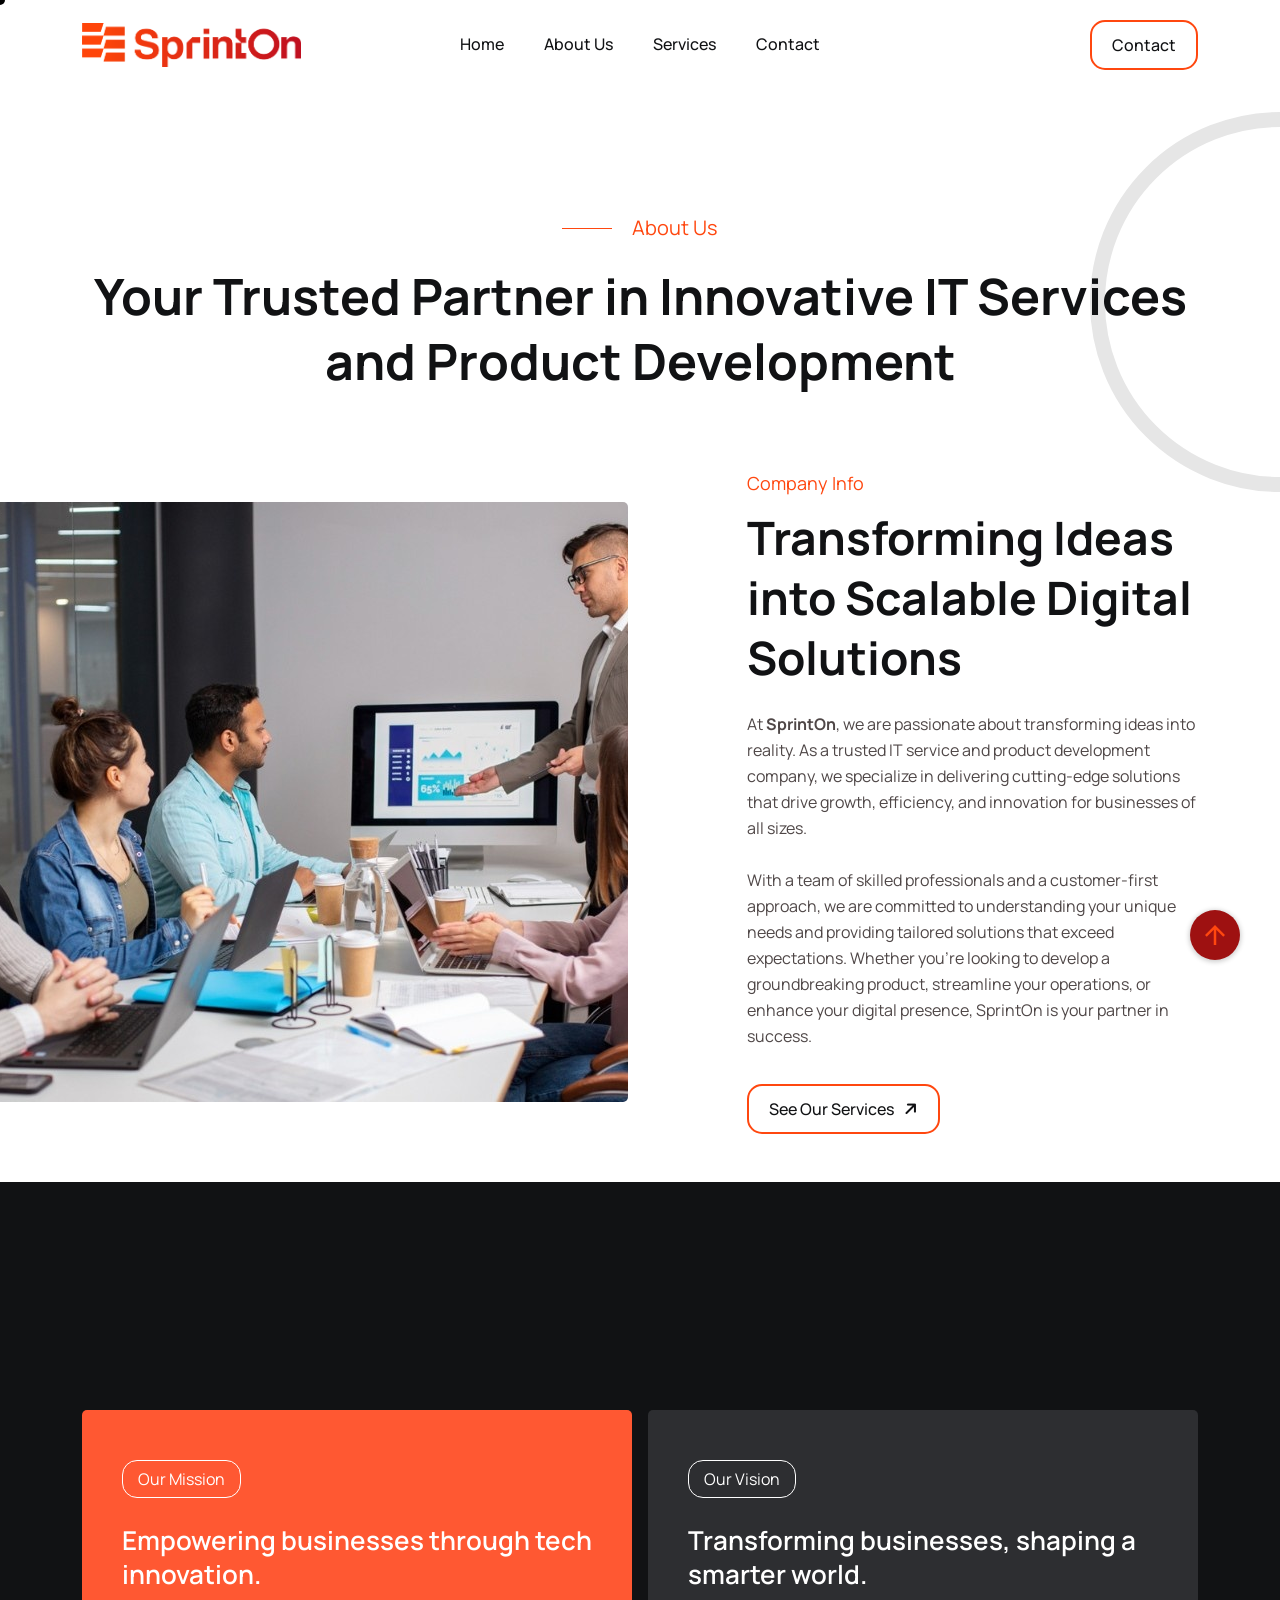
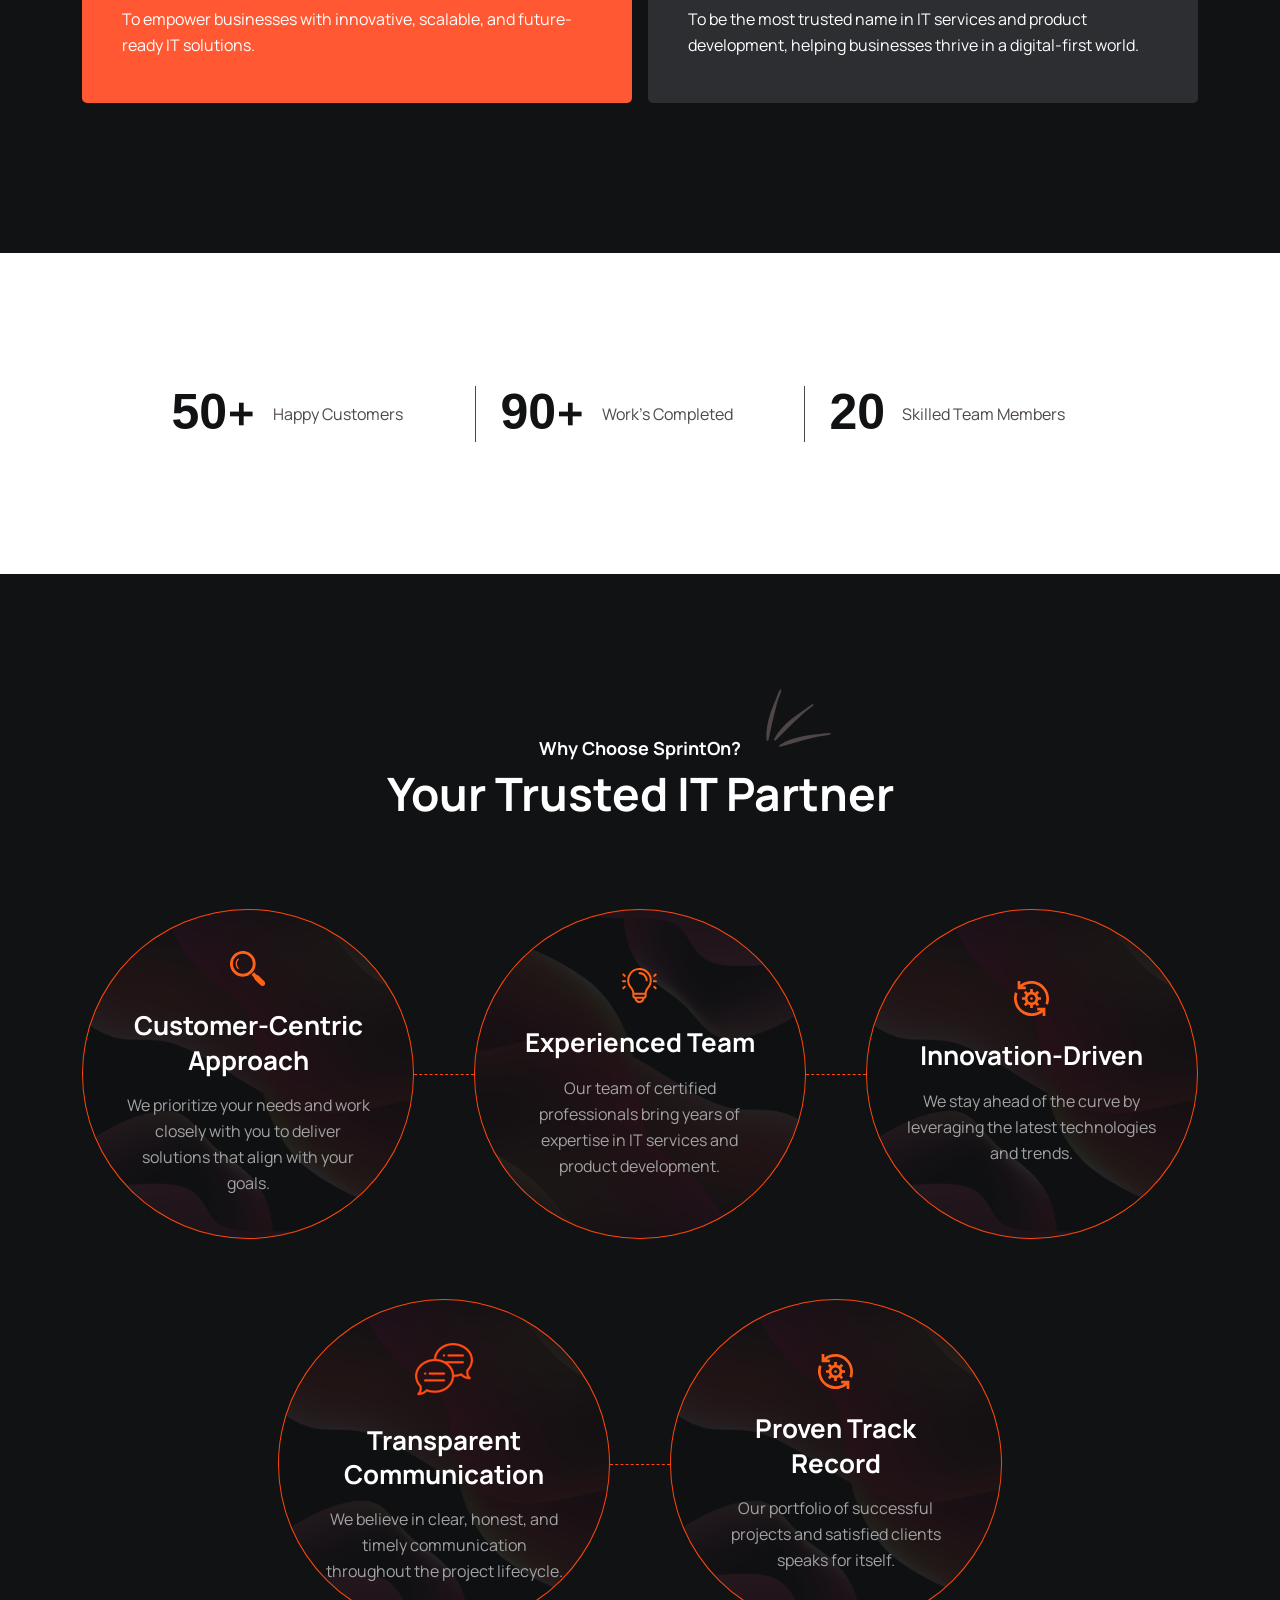
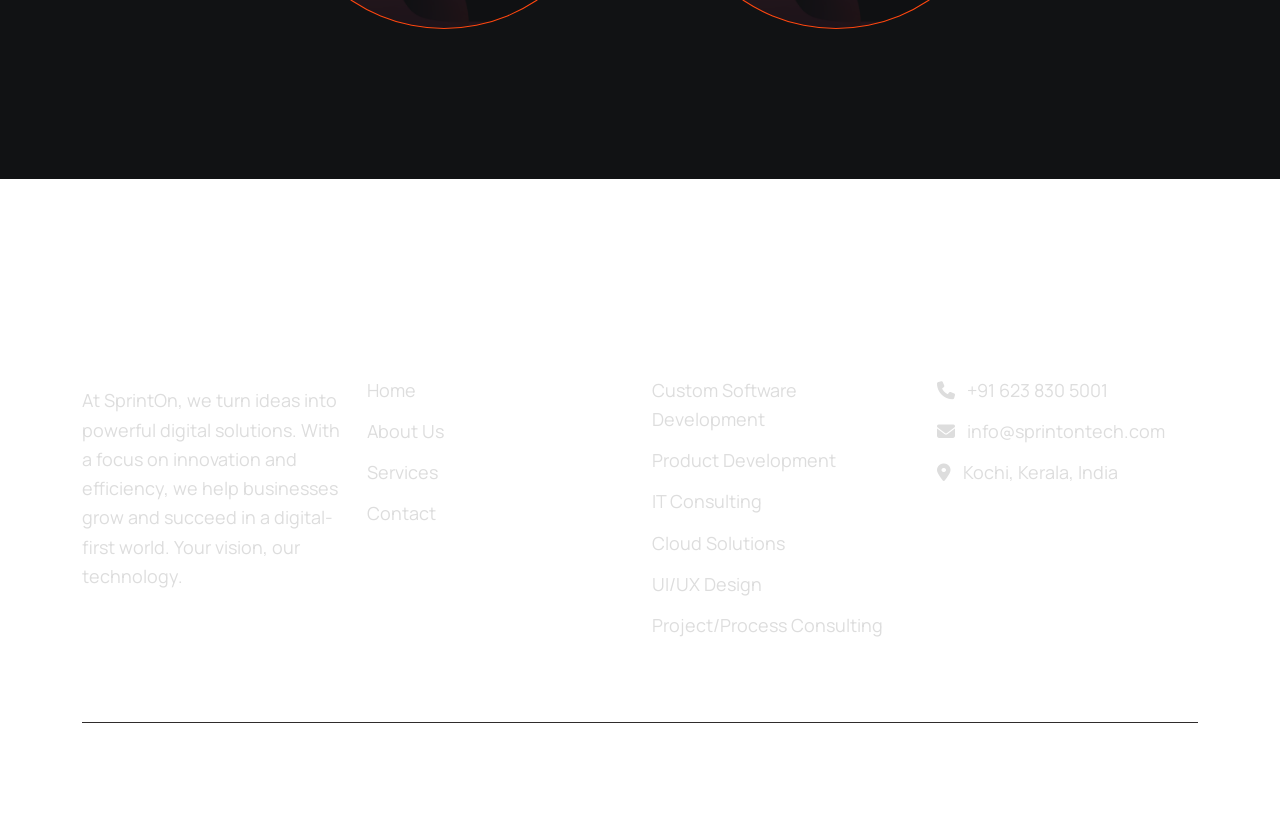
==== commit 5cf4e636: "update" ====
--- a/about.html
+++ b/about.html
@@ -422,8 +422,8 @@
                       </a>
                     </li>
                     <li> 
-                      <a href="mailto:info@sprinton.com">
-                        <i class="fas fa-envelope"></i> &nbsp; info@sprinton.com
+                      <a href="mailto:info@sprintontech.com">
+                        <i class="fas fa-envelope"></i> &nbsp; info@sprintontech.com
                       </a>
                     </li>
                     <li> 
